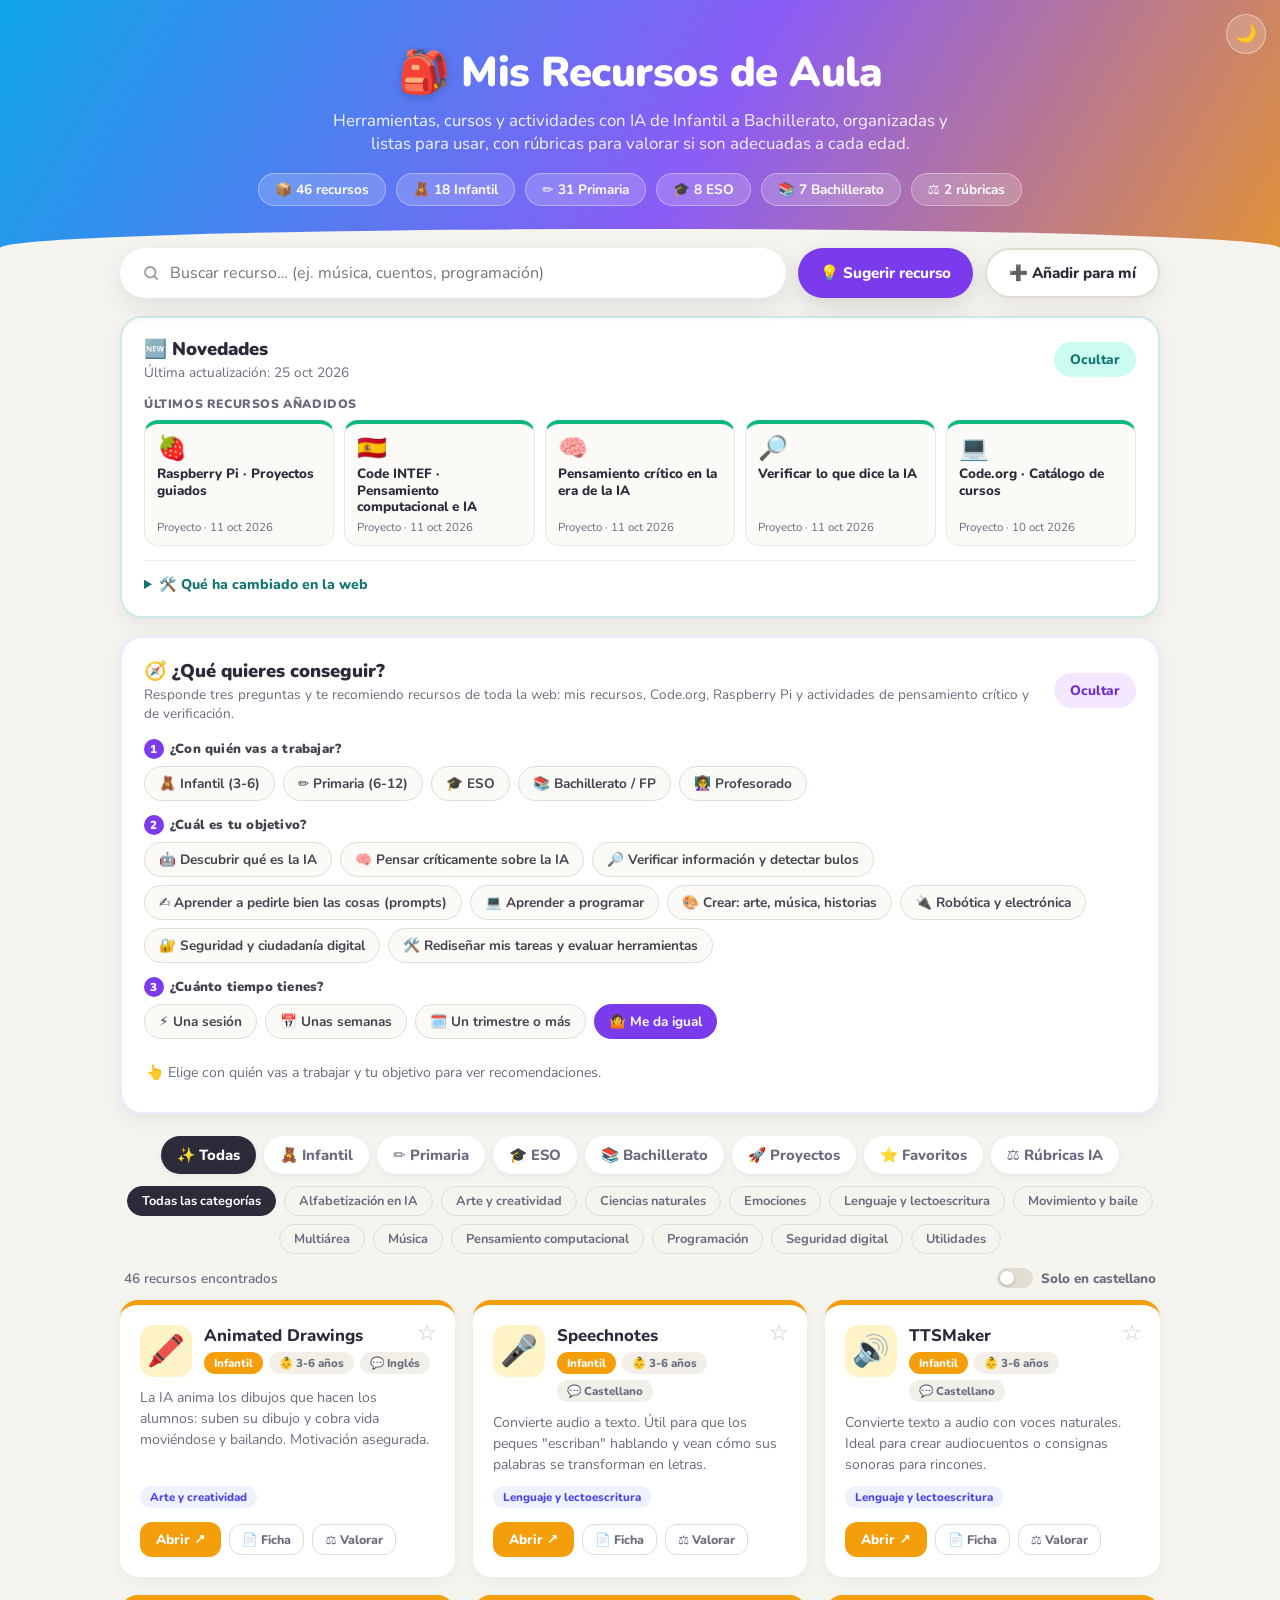
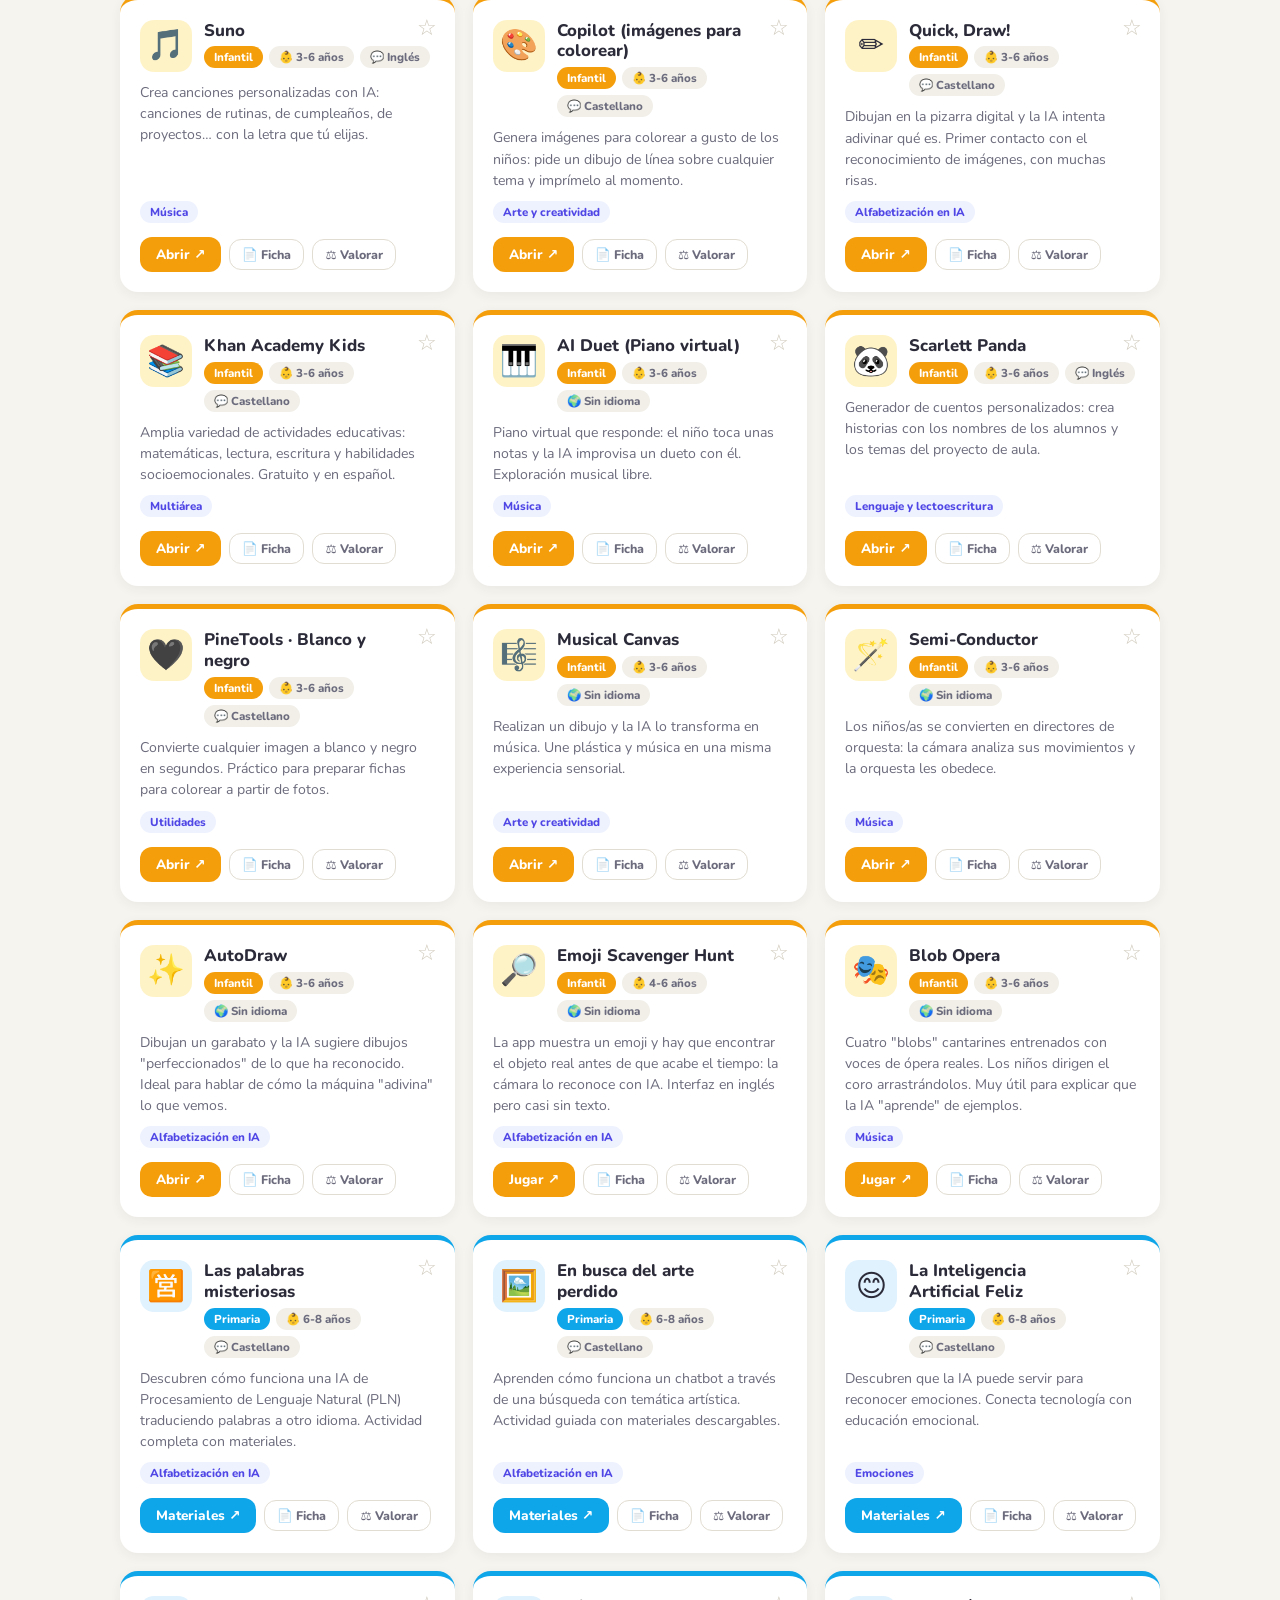
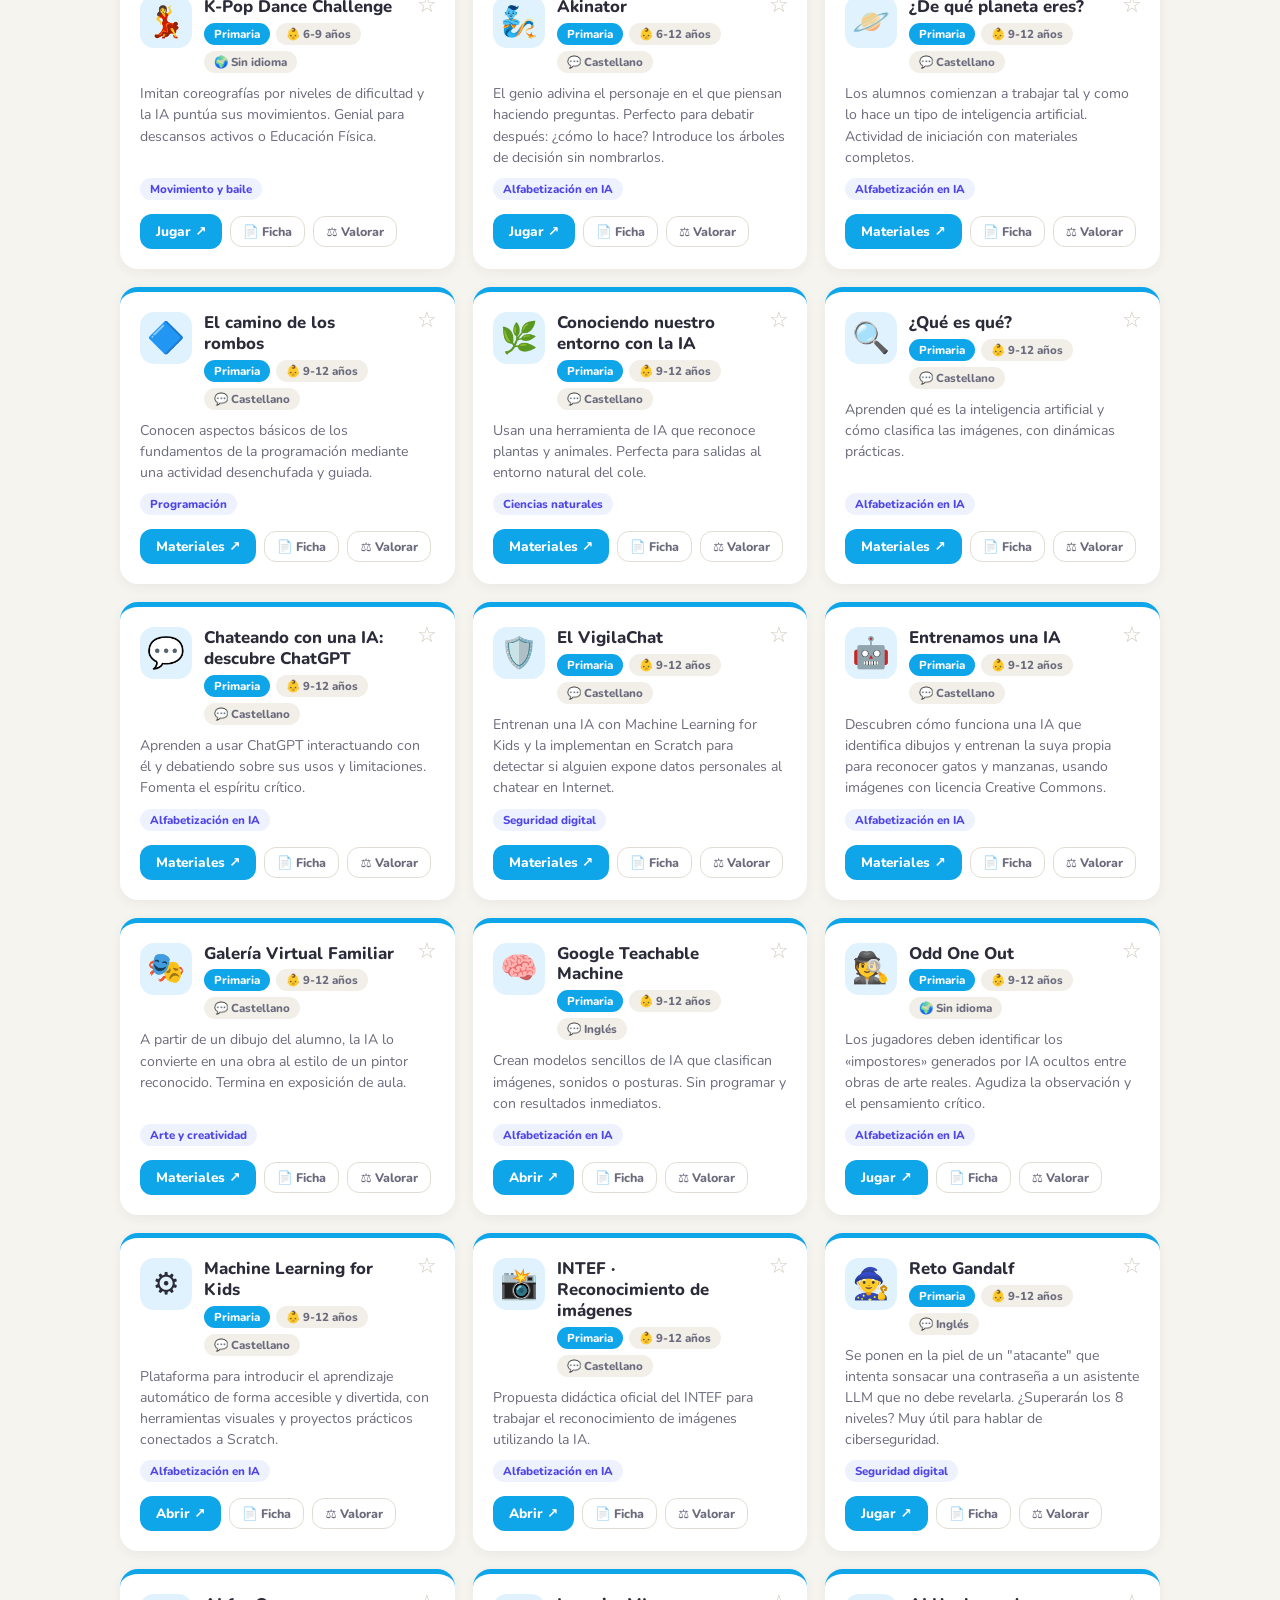
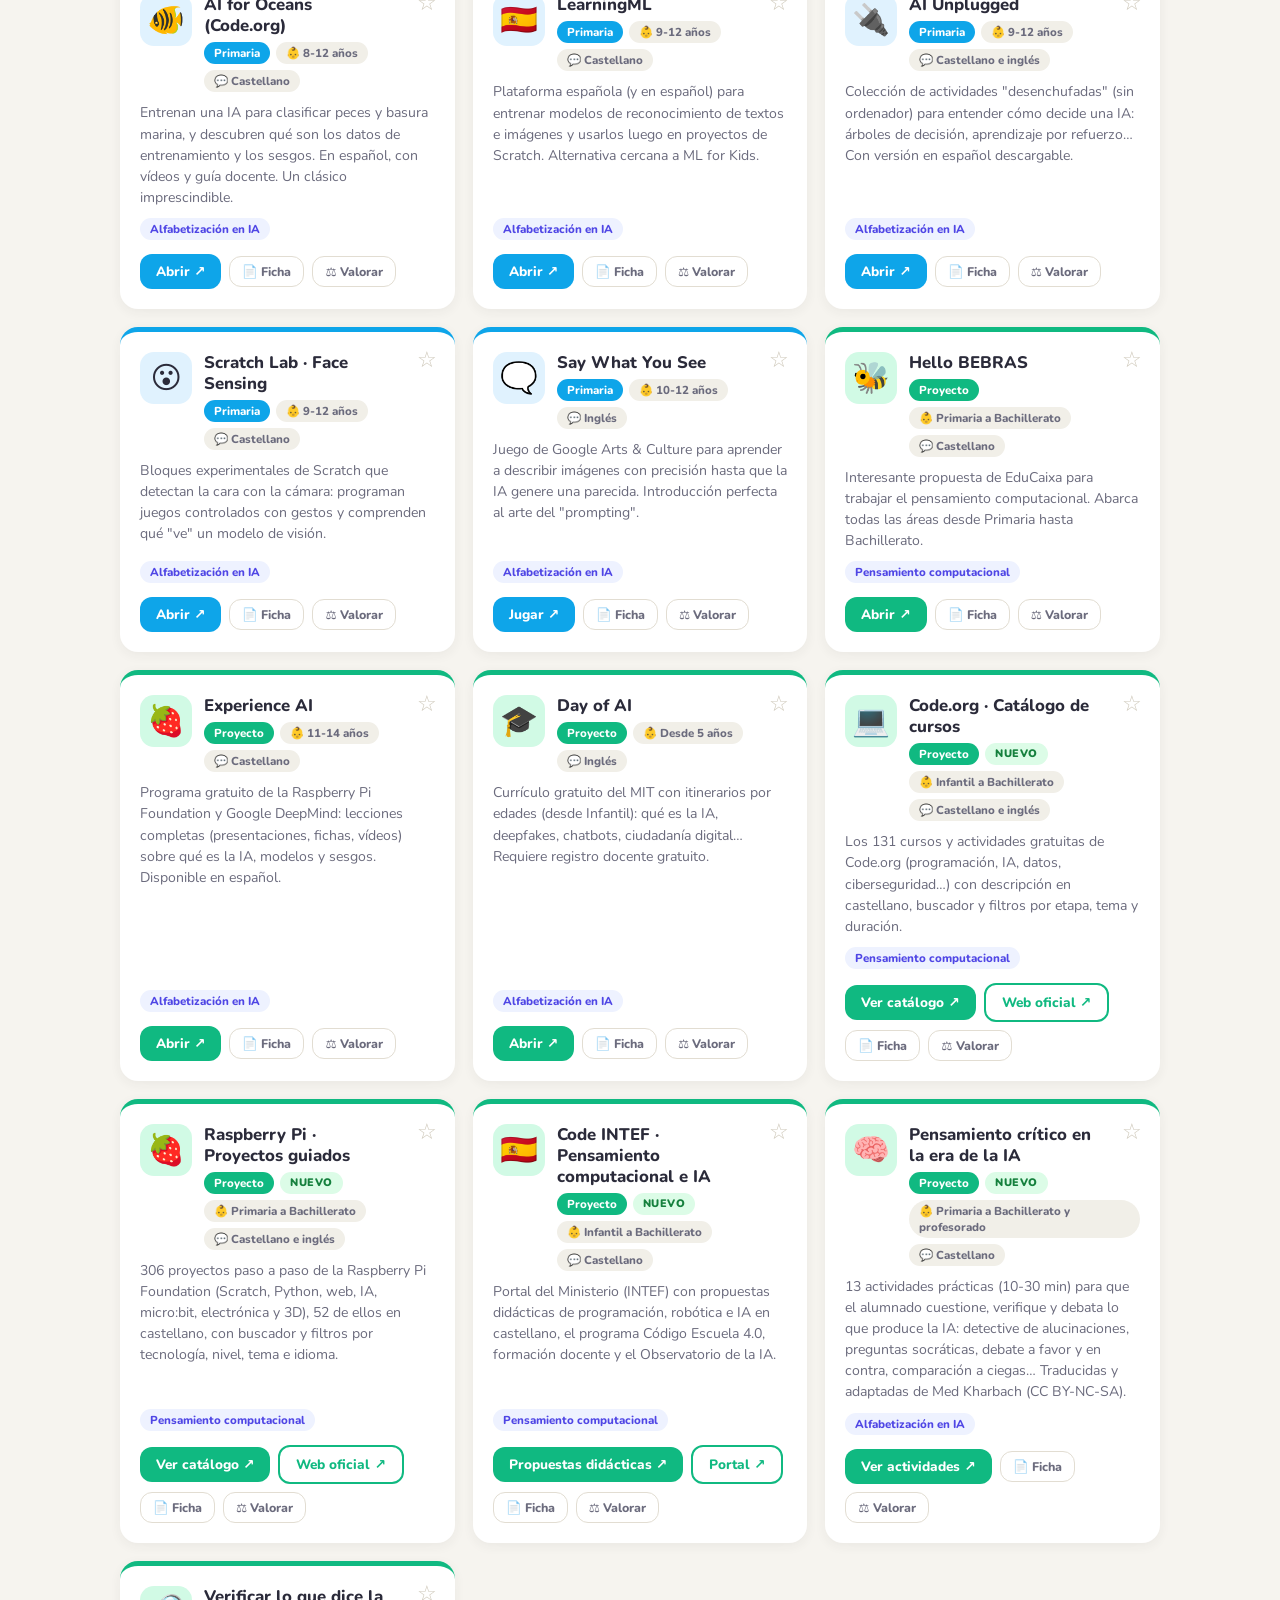
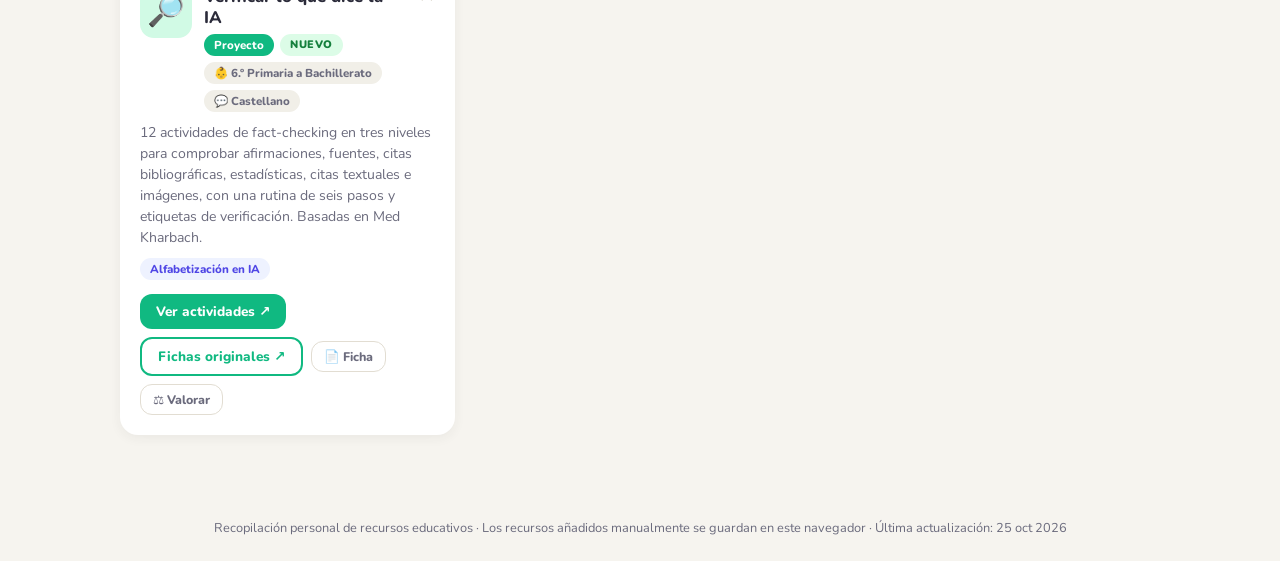
==== index.html @ 884755c0 "Sección de novedades: últimos recursos, avisos desde la última visita, historial de cambios y etique" ====
<!DOCTYPE html>
<html lang="es">
<head>
<meta charset="UTF-8">
<meta name="viewport" content="width=device-width, initial-scale=1.0">
<title>Recursos de Aula · IA de Infantil a Bachillerato</title>
<meta name="description" content="Herramientas, cursos y actividades con IA de Infantil a Bachillerato, con rúbricas para valorar si son adecuadas a cada edad.">
<link rel="preconnect" href="https://fonts.googleapis.com">
<link href="https://fonts.googleapis.com/css2?family=Nunito:wght@400;600;700;800;900&display=swap" rel="stylesheet">
<style>
  :root{
    --bg:#f6f4ef; --card:#ffffff; --ink:#2b2b3a; --muted:#6b6b7d;
    --infantil:#f59e0b; --infantil-soft:#fef3c7;
    --primaria:#0ea5e9; --primaria-soft:#e0f2fe;
    --secundaria:#8b5cf6; --secundaria-soft:#ede9fe;
    --proyecto:#10b981; --proyecto-soft:#d1fae5;
    --bach:#6366f1; --bach-soft:#e0e7ff;
    --field:#fbfaf7; --line:#e2ddd2; --line-2:#ece8df; --line-strong:#cfc9bb; --line-soft:#f0ece3;
    --chip-bg:#f1efe8; --chip-hover:#e6e3d8; --label:#44444f; --on-ink:#fff;
    --nov:#0d9488; --nov-soft:#ccfbf1; --nov-ink:#0f766e; --nov-line:#ccebe6;
    --radius:18px;
  }
  *{box-sizing:border-box;margin:0;padding:0}
  body{font-family:'Nunito',system-ui,sans-serif;background:var(--bg);color:var(--ink);min-height:100vh}

  header{
    background:linear-gradient(120deg,#0ea5e9 0%,#8b5cf6 55%,#f59e0b 110%);
    color:#fff;padding:44px 24px 60px;text-align:center;position:relative;overflow:hidden;
  }
  header::after{content:"";position:absolute;left:0;right:0;bottom:-1px;height:38px;
    background:var(--bg);border-radius:100% 100% 0 0 / 38px 38px 0 0;}
  header h1{font-size:clamp(1.6rem,4vw,2.6rem);font-weight:900;letter-spacing:-.5px}
  header h1 .emoji{filter:drop-shadow(0 2px 4px rgba(0,0,0,.2))}
  header p{margin-top:8px;font-size:1.05rem;opacity:.92;max-width:640px;margin-inline:auto}
  .stats{display:flex;gap:10px;justify-content:center;margin-top:18px;flex-wrap:wrap}
  .stat{background:rgba(255,255,255,.18);backdrop-filter:blur(4px);border:1px solid rgba(255,255,255,.35);
    padding:6px 16px;border-radius:999px;font-weight:700;font-size:.85rem}

  .toolbar{max-width:1080px;margin:-18px auto 0;padding:0 20px;position:relative;z-index:2;
    display:flex;gap:12px;align-items:stretch}
  .search-box{flex:1;display:flex;align-items:center;gap:10px;background:var(--card);border-radius:999px;
    padding:12px 20px;box-shadow:0 8px 24px rgba(43,43,58,.10);border:2px solid transparent;transition:.2s}
  .search-box:focus-within{border-color:var(--primaria)}
  .search-box svg{flex-shrink:0;opacity:.45}
  .search-box input{border:none;outline:none;font:inherit;font-size:1rem;width:100%;background:transparent;color:var(--ink)}
  .btn-add{border:none;cursor:pointer;font:inherit;font-weight:800;font-size:.95rem;color:#fff;
    background:var(--ink);border-radius:999px;padding:12px 22px;box-shadow:0 8px 24px rgba(43,43,58,.15);
    transition:.18s;white-space:nowrap}
  .btn-add:hover{transform:translateY(-2px);background:#000}

  .tabs{display:flex;gap:8px;justify-content:center;flex-wrap:wrap;margin:22px auto 6px;padding:0 20px;max-width:1080px}
  .tab{border:none;cursor:pointer;font:inherit;font-weight:800;font-size:.92rem;padding:9px 20px;
    border-radius:999px;background:var(--card);color:var(--muted);box-shadow:0 2px 6px rgba(43,43,58,.07);transition:.18s}
  .tab:hover{transform:translateY(-1px)}
  .tab.active{color:#fff}
  .tab[data-etapa="todas"].active{background:var(--ink)}
  .tab[data-etapa="infantil"].active{background:var(--infantil)}
  .tab[data-etapa="primaria"].active{background:var(--primaria)}
  .tab[data-etapa="secundaria"].active{background:var(--secundaria)}
  .tab[data-etapa="proyecto"].active{background:var(--proyecto)}

  .chips{display:flex;gap:8px;justify-content:center;flex-wrap:wrap;margin:12px auto 4px;padding:0 20px;max-width:1080px}
  .chip{border:1.5px solid var(--line);background:transparent;cursor:pointer;font:inherit;font-size:.8rem;
    font-weight:700;color:var(--muted);padding:5px 14px;border-radius:999px;transition:.15s}
  .chip:hover{border-color:var(--ink);color:var(--ink)}
  .chip.active{background:var(--ink);border-color:var(--ink);color:var(--on-ink)}

  .count{max-width:1080px;margin:14px auto 0;padding:0 24px;font-size:.85rem;color:var(--muted);font-weight:600}

  .grid{max-width:1080px;margin:12px auto 60px;padding:0 20px;display:grid;
    grid-template-columns:repeat(auto-fill,minmax(min(300px,100%),1fr));gap:18px}

  .card{background:var(--card);border-radius:var(--radius);padding:20px;display:flex;flex-direction:column;
    gap:10px;box-shadow:0 3px 12px rgba(43,43,58,.06);border-top:5px solid;transition:.2s;position:relative}
  .card:hover{transform:translateY(-4px);box-shadow:0 12px 28px rgba(43,43,58,.13)}
  .card.infantil{border-color:var(--infantil)} .card.primaria{border-color:var(--primaria)}
  .card.secundaria{border-color:var(--secundaria)} .card.proyecto{border-color:var(--proyecto)}

  .flag{position:absolute;top:12px;right:14px;font-size:.68rem;font-weight:900;letter-spacing:.5px;
    padding:3px 9px;border-radius:999px}
  .flag.nuevo{background:#dcfce7;color:#15803d}
  .flag.mio{background:#fce7f3;color:#be185d}

  .card-top{display:flex;align-items:flex-start;gap:12px}
  .icon{font-size:1.9rem;line-height:1;flex-shrink:0;width:52px;height:52px;display:grid;place-items:center;border-radius:14px}
  .infantil .icon{background:var(--infantil-soft)} .primaria .icon{background:var(--primaria-soft)}
  .secundaria .icon{background:var(--secundaria-soft)} .proyecto .icon{background:var(--proyecto-soft)}
  .card h3{font-size:1.05rem;font-weight:800;line-height:1.25;padding-right:44px}
  .card .desc{font-size:.88rem;color:var(--muted);line-height:1.5;flex-grow:1}

  .badges{display:flex;gap:6px;flex-wrap:wrap}
  .badge{font-size:.72rem;font-weight:800;padding:3px 10px;border-radius:999px}
  .badge.edad{background:var(--chip-bg);color:var(--muted)}
  .badge.cat{background:#eef2ff;color:#4f46e5}
  .badge.etapa{color:#fff}
  .infantil .badge.etapa{background:var(--infantil)} .primaria .badge.etapa{background:var(--primaria)}
  .secundaria .badge.etapa{background:var(--secundaria)} .proyecto .badge.etapa{background:var(--proyecto)}

  .links{display:flex;gap:8px;flex-wrap:wrap;margin-top:4px;align-items:center}
  a.go{display:inline-flex;align-items:center;gap:6px;text-decoration:none;font-weight:800;font-size:.85rem;
    padding:8px 16px;border-radius:12px;color:#fff;transition:.15s}
  a.go:hover{filter:brightness(1.1);transform:translateY(-1px)}
  .infantil a.go{background:var(--infantil)} .primaria a.go{background:var(--primaria)}
  .secundaria a.go{background:var(--secundaria)} .proyecto a.go{background:var(--proyecto)}
  a.go.alt{background:transparent;border:2px solid currentColor}
  .infantil a.go.alt{color:var(--infantil)} .primaria a.go.alt{color:var(--primaria)}
  .secundaria a.go.alt{color:var(--secundaria)} .proyecto a.go.alt{color:var(--proyecto)}
  .btn-del{margin-left:auto;border:none;background:transparent;cursor:pointer;font-size:1rem;opacity:.4;transition:.15s}
  .btn-del:hover{opacity:1;transform:scale(1.15)}

  .empty{grid-column:1/-1;text-align:center;padding:60px 20px;color:var(--muted)}
  .empty .big{font-size:3rem;margin-bottom:10px}

  /* ===== Modal ===== */
  .overlay{position:fixed;inset:0;background:rgba(30,30,45,.55);display:none;align-items:center;
    justify-content:center;z-index:50;padding:20px;backdrop-filter:blur(3px)}
  .overlay.open{display:flex}
  .modal{background:var(--card);border-radius:22px;max-width:520px;width:100%;max-height:90vh;overflow:auto;
    padding:28px;box-shadow:0 24px 60px rgba(0,0,0,.25)}
  .modal h2{font-size:1.3rem;font-weight:900;margin-bottom:4px}
  .modal .sub{font-size:.85rem;color:var(--muted);margin-bottom:18px}
  .field{margin-bottom:14px}
  .field label{display:block;font-size:.8rem;font-weight:800;margin-bottom:5px;color:var(--label)}
  .field input,.field select,.field textarea{width:100%;font:inherit;font-size:.92rem;color:var(--ink);padding:10px 14px;
    border:1.5px solid var(--line);border-radius:12px;outline:none;background:var(--field);transition:.15s}
  .field input:focus,.field select:focus,.field textarea:focus{border-color:var(--primaria);background:var(--card)}
  .field textarea{resize:vertical;min-height:70px}
  .row2{display:grid;grid-template-columns:1fr 1fr;gap:12px}
  .modal-actions{display:flex;gap:10px;justify-content:flex-end;margin-top:20px}
  .btn{border:none;cursor:pointer;font:inherit;font-weight:800;padding:11px 22px;border-radius:12px;transition:.15s}
  .btn.primary{background:var(--primaria);color:#fff} .btn.primary:hover{filter:brightness(1.1)}
  .btn.ghost{background:var(--chip-bg);color:var(--muted)} .btn.ghost:hover{background:var(--chip-hover)}
  .form-error{color:#dc2626;font-size:.8rem;font-weight:700;display:none;margin-top:8px}

  footer{text-align:center;padding:24px;font-size:.8rem;color:var(--muted)}
  @media (max-width:560px){.toolbar{flex-direction:column}.row2{grid-template-columns:1fr}}

  /* ===== Botón valorar en tarjetas ===== */
  .btn-eval{border:1.5px solid var(--line);background:var(--card);cursor:pointer;font:inherit;font-weight:800;font-size:.78rem;
    color:var(--muted);padding:6px 12px;border-radius:12px;transition:.15s}
  .btn-eval:hover{border-color:var(--rubrica);color:var(--rubrica)}

  /* ===== Rúbricas ===== */
  :root{--rubrica:#e11d48;--rubrica-soft:#ffe4e6;
    --ok:#15803d;--ok-soft:#dcfce7;--med:#a16207;--med-soft:#fef9c3;--no:#b91c1c;--no-soft:#fee2e2;}
  .tab[data-etapa="rubricas"].active{background:var(--rubrica)}
  .rub{max-width:1080px;margin:18px auto 60px;padding:0 20px;display:none}
  .rub.show{display:block}
  .rub-intro{background:var(--card);border-radius:var(--radius);padding:22px 24px;box-shadow:0 3px 12px rgba(43,43,58,.06);
    border-top:5px solid var(--rubrica)}
  .rub-intro h2{font-size:1.35rem;font-weight:900}
  .rub-intro p{color:var(--muted);font-size:.92rem;line-height:1.55;margin-top:6px}
  .rub-flow{display:grid;grid-template-columns:1fr 1fr;gap:14px;margin-top:16px}
  .rub-pick{border:2px solid var(--line-2);background:var(--field);border-radius:16px;padding:16px 18px;text-align:left;
    cursor:pointer;font:inherit;color:var(--ink);transition:.18s;display:flex;gap:14px;align-items:flex-start}
  .rub-pick:hover{border-color:var(--line-strong);transform:translateY(-2px)}
  .rub-pick.active{border-color:var(--rubrica);background:var(--rubrica-soft)}
  .rub-pick .step{flex-shrink:0;width:34px;height:34px;border-radius:50%;display:grid;place-items:center;
    font-weight:900;background:var(--card);border:2px solid currentColor;color:var(--rubrica)}
  .rub-pick strong{display:block;font-size:1rem;font-weight:900}
  .rub-pick span{display:block;font-size:.82rem;color:var(--muted);margin-top:3px;line-height:1.45}

  .rub-block{background:var(--card);border-radius:var(--radius);padding:20px 22px;margin-top:16px;
    box-shadow:0 3px 12px rgba(43,43,58,.06)}
  .rub-block h3{font-size:1.05rem;font-weight:900;display:flex;align-items:center;gap:10px;margin-bottom:4px}
  .rub-block h3 .num{background:var(--ink);color:#fff;border-radius:8px;font-size:.8rem;padding:2px 9px}
  .rub-block .hint{font-size:.84rem;color:var(--muted);line-height:1.5;margin-bottom:12px}
  .rub-fields{display:grid;grid-template-columns:1fr 1fr;gap:10px 14px}
  .rub-fields .field{margin:0}

  .tramos{display:flex;gap:8px;flex-wrap:wrap}
  .tramo{border:2px solid var(--line-2);background:var(--card);cursor:pointer;font:inherit;font-weight:800;font-size:.86rem;
    padding:8px 16px;border-radius:999px;color:var(--muted);transition:.15s}
  .tramo:hover{border-color:var(--line-strong)}
  .tramo.active{color:#fff;border-color:transparent}
  .tramo.active[data-t="A"]{background:var(--infantil)} .tramo.active[data-t="B"]{background:var(--primaria)}
  .tramo.active[data-t="C"]{background:var(--secundaria)} .tramo.active[data-t="D"]{background:var(--proyecto)}
  .principio{margin-top:12px;padding:12px 16px;border-radius:12px;background:var(--bg);font-size:.9rem;line-height:1.5}
  .principio b{font-weight:900}

  .filtro{display:grid;grid-template-columns:200px 1fr auto;gap:14px;align-items:center;padding:12px 0;
    border-top:1px solid var(--line-soft)}
  .filtro:first-of-type{border-top:none}
  .filtro .fn{font-weight:800;font-size:.9rem}
  .filtro .fr{font-size:.86rem;color:var(--muted);line-height:1.45}
  .yn{display:flex;gap:6px}
  .yn button{border:2px solid var(--line-2);background:var(--card);cursor:pointer;font:inherit;font-weight:800;font-size:.8rem;
    padding:6px 12px;border-radius:10px;color:var(--muted);transition:.15s;white-space:nowrap}
  .yn button.si.on{background:var(--ok);border-color:var(--ok);color:#fff}
  .yn button.no.on{background:var(--no);border-color:var(--no);color:#fff}

  .dims{display:grid;grid-template-columns:170px repeat(3,1fr);gap:8px}
  .dims .hd{font-size:.76rem;font-weight:900;text-transform:uppercase;letter-spacing:.4px;padding:6px 10px;border-radius:8px}
  .dims .hd.ok{background:var(--ok-soft);color:var(--ok)} .dims .hd.med{background:var(--med-soft);color:var(--med)}
  .dims .hd.no{background:var(--no-soft);color:var(--no)} .dims .hd.dm{color:var(--muted)}
  .dim-name{font-weight:900;font-size:.88rem;padding:10px 4px;line-height:1.3}
  .dim-name small{display:block;font-weight:600;color:var(--muted);font-size:.76rem;margin-top:3px}
  .cell{border:2px solid var(--line-2);background:var(--card);border-radius:12px;padding:10px 12px;font:inherit;font-size:.83rem;
    line-height:1.45;text-align:left;cursor:pointer;color:var(--ink);transition:.15s;position:relative}
  .cell .lbl{display:none;font-size:.7rem;font-weight:900;text-transform:uppercase;letter-spacing:.4px;margin-bottom:3px}
  .cell.ok:hover{border-color:#86efac} .cell.med:hover{border-color:#fde047} .cell.no:hover{border-color:#fca5a5}
  .cell.sel.ok{background:var(--ok-soft);border-color:var(--ok)}
  .cell.sel.med{background:var(--med-soft);border-color:var(--med)}
  .cell.sel.no{background:var(--no-soft);border-color:var(--no)}
  .cell.sel::after{content:"✓";position:absolute;top:6px;right:9px;font-weight:900}
  .cell.sel.ok::after{color:var(--ok)} .cell.sel.med::after{color:var(--med)} .cell.sel.no::after{color:var(--no)}
  .rowsep{grid-column:1/-1;height:1px;background:var(--line-soft);margin:4px 0}

  .nota{margin-top:14px;border-left:4px solid var(--primaria);background:var(--primaria-soft);border-radius:0 12px 12px 0;
    padding:4px 16px;font-size:.85rem;line-height:1.55}
  .nota summary{cursor:pointer;font-weight:900;padding:8px 0}
  .nota ol{margin:6px 0 8px 20px} .nota p{margin:6px 0}

  .veredicto{display:flex;gap:16px;align-items:center;border-radius:16px;padding:18px 20px;border:2px solid var(--line-2);background:var(--field)}
  .veredicto .luz{width:46px;height:46px;border-radius:50%;flex-shrink:0;background:#d6d3cb;box-shadow:inset 0 -4px 0 rgba(0,0,0,.12)}
  .veredicto .vt{font-weight:900;font-size:1.15rem;letter-spacing:.2px}
  .veredicto .va{font-size:.88rem;line-height:1.5;color:var(--ink);margin-top:3px}
  .veredicto .vp{font-size:.8rem;color:var(--muted);margin-top:4px}
  .veredicto.ok{background:var(--ok-soft);border-color:var(--ok)} .veredicto.ok .luz{background:#22c55e} .veredicto.ok .vt{color:var(--ok)}
  .veredicto.med{background:var(--med-soft);border-color:#eab308} .veredicto.med .luz{background:#eab308} .veredicto.med .vt{color:var(--med)}
  .veredicto.no{background:var(--no-soft);border-color:var(--no)} .veredicto.no .luz{background:#ef4444} .veredicto.no .vt{color:var(--no)}
  .motivos{margin:10px 0 0 18px;font-size:.84rem;line-height:1.5}
  .leyenda{width:100%;border-collapse:collapse;margin-top:14px;font-size:.82rem}
  .leyenda td{padding:8px 10px;border-top:1px solid var(--line-soft);vertical-align:top;line-height:1.45}
  .leyenda td:first-child{font-weight:900;white-space:nowrap}
  .rub-actions{display:flex;gap:10px;flex-wrap:wrap;margin-top:16px}
  .rub-actions a,.rub-actions button{border:none;cursor:pointer;font:inherit;font-weight:800;font-size:.86rem;padding:10px 18px;
    border-radius:12px;text-decoration:none;transition:.15s}
  .rub-actions .pri{background:var(--rubrica);color:#fff} .rub-actions .pri:hover{filter:brightness(1.1)}
  .rub-actions .sec{background:var(--chip-bg);color:var(--ink)} .rub-actions .sec:hover{background:var(--chip-hover)}
  .rub-actions button[disabled]{opacity:.6;cursor:wait}
  .rub-intro .nb-tip{margin-top:12px;padding:10px 14px;border-radius:12px;background:var(--rubrica-soft);color:var(--ink)}
  .nb-tip a{color:var(--rubrica);font-weight:800}
  .fund{font-size:.78rem;color:var(--muted);line-height:1.5;margin-top:14px}

  @media (max-width:760px){
    .rub-flow,.rub-fields{grid-template-columns:1fr}
    .filtro{grid-template-columns:1fr;gap:6px}
    .dims{grid-template-columns:1fr}
    .dims .hd{display:none}
    .dim-name{padding:12px 2px 0}
    .cell .lbl{display:block}
    .leyenda,.leyenda tbody,.leyenda tr,.leyenda td{display:block;width:100%}
    .leyenda tr{border-top:1px solid var(--line-soft);padding:6px 0}
    .leyenda td{border:none;padding:3px 4px}
    .leyenda td:first-child{white-space:normal}
    .cell.ok .lbl{color:var(--ok)} .cell.med .lbl{color:var(--med)} .cell.no .lbl{color:var(--no)}
  }
  @media print{
    body{background:var(--card)}
    header,.toolbar,.tabs,.chips,.count,.grid,footer,.rub-flow,.rub-actions,.no-print{display:none!important}
    .rub{display:block!important;margin:0;padding:0;max-width:none}
    .rub-intro,.rub-block{box-shadow:none;border:1px solid #ddd;break-inside:avoid;padding:12px 14px;margin-top:10px}
    .cell:not(.sel){opacity:.45}
    .tramo:not(.active){display:none}
    .field input,.field textarea{border:none;border-bottom:1px solid #999;border-radius:0;background:var(--card)}
  }

  .btn-sug{background:#7c3aed;text-decoration:none;display:inline-flex;align-items:center}
  .btn-sug:hover{background:#6d28d9}
  .btn-mio{background:var(--card);color:var(--ink);border:2px solid var(--line)!important;box-shadow:0 8px 24px rgba(43,43,58,.08)}
  .btn-mio:hover{background:var(--chip-bg)}

  /* ===== Asistente de recomendaciones ===== */
  .reco{max-width:1080px;margin:18px auto 0;padding:0 20px}
  .reco-box{background:var(--card);border-radius:22px;box-shadow:0 6px 20px rgba(43,43,58,.08);padding:20px 22px;border:2px solid #ede9fe}
  .reco-head{display:flex;align-items:center;justify-content:space-between;gap:12px;cursor:pointer;user-select:none}
  .reco-head h2{font-size:1.15rem;font-weight:900;display:flex;align-items:center;gap:8px}
  .reco-head p{font-size:.85rem;color:var(--muted);margin-top:2px}
  .reco-toggle{border:none;background:#f3e8ff;color:#6d28d9;font:inherit;font-weight:800;font-size:.85rem;padding:8px 16px;border-radius:999px;cursor:pointer;white-space:nowrap}
  .reco-body{margin-top:16px;display:none}
  .reco.open .reco-body{display:block}
  .rq{margin-bottom:14px}
  .rq-t{font-size:.82rem;font-weight:900;color:var(--label);margin-bottom:7px;letter-spacing:.2px}
  .rq-t span{display:inline-grid;place-items:center;width:20px;height:20px;border-radius:50%;background:#7c3aed;color:#fff;font-size:.72rem;margin-right:6px}
  .rq-opts{display:flex;gap:8px;flex-wrap:wrap}
  .rq-opt{border:1.5px solid var(--line);background:var(--field);cursor:pointer;font:inherit;font-size:.85rem;font-weight:700;color:var(--label);padding:7px 14px;border-radius:999px;transition:.15s}
  .rq-opt:hover{border-color:#7c3aed;color:#7c3aed}
  .rq-opt.sel{background:#7c3aed;border-color:#7c3aed;color:#fff}
  .reco-msg{font-size:.88rem;color:var(--muted);padding:10px 2px}
  .reco-res{display:grid;grid-template-columns:repeat(auto-fill,minmax(min(250px,100%),1fr));gap:12px;margin-top:6px}
  .rc{border:1.5px solid var(--line-2);border-radius:16px;padding:14px;display:flex;flex-direction:column;gap:7px;background:var(--card);transition:.15s}
  .rc:hover{border-color:#c4b5fd;transform:translateY(-2px)}
  .rc-src{font-size:.68rem;font-weight:900;letter-spacing:.3px;padding:3px 9px;border-radius:999px;align-self:flex-start}
  .rc h4{font-size:.95rem;font-weight:800;line-height:1.25}
  .rc p{font-size:.82rem;color:var(--muted);line-height:1.45;flex-grow:1}
  .rc-why{font-size:.74rem;font-weight:700;color:#6d28d9}
  .rc a,.rc button.go2{align-self:flex-start;text-decoration:none;font:inherit;font-weight:800;font-size:.8rem;padding:6px 13px;border-radius:10px;color:#fff;background:#7c3aed;border:none;cursor:pointer}
  .reco-more{display:flex;gap:8px;flex-wrap:wrap;margin-top:12px;font-size:.82rem;align-items:center;color:var(--muted);font-weight:700}
  .reco-more a{color:#6d28d9;font-weight:800;text-decoration:none;background:#f3e8ff;padding:5px 12px;border-radius:999px}

  /* ===== ESO y Bachillerato ===== */
  .tab[data-etapa="eso"].active{background:var(--secundaria)}
  .tab[data-etapa="bach"].active{background:var(--bach)}
  .card.eso{border-color:var(--secundaria)} .card.bach{border-color:var(--bach)}
  .eso .icon{background:var(--secundaria-soft)} .bach .icon{background:var(--bach-soft)}
  .eso .badge.etapa,.eso a.go{background:var(--secundaria)} .bach .badge.etapa,.bach a.go{background:var(--bach)}
  .eso a.go.alt{color:var(--secundaria)} .bach a.go.alt{color:var(--bach)}

  /* ===== Idioma ===== */
  .badge.idioma{background:var(--chip-bg);color:var(--muted)}
  .countbar{max-width:1080px;margin:14px auto 0;padding:0 24px;display:flex;align-items:center;
    justify-content:space-between;gap:8px 14px;flex-wrap:wrap}
  .countbar .count{margin:0;padding:0;max-width:none}
  .toggle-es{display:inline-flex;align-items:center;gap:8px;font-size:.84rem;font-weight:800;color:var(--muted);
    cursor:pointer;user-select:none}
  .toggle-es input{position:absolute;opacity:0;width:1px;height:1px}
  .toggle-es .sw{width:36px;height:20px;border-radius:999px;background:var(--line);position:relative;transition:.18s;flex-shrink:0}
  .toggle-es .sw::after{content:"";position:absolute;top:3px;left:3px;width:14px;height:14px;border-radius:50%;
    background:var(--card);box-shadow:0 1px 3px rgba(0,0,0,.25);transition:.18s}
  .toggle-es input:checked + .sw{background:var(--proyecto)}
  .toggle-es input:checked + .sw::after{left:19px}
  .toggle-es input:focus-visible + .sw{outline:3px solid var(--primaria);outline-offset:2px}
  .toggle-es:has(input:checked){color:var(--ink)}

  /* ===== Aviso de catálogos por etapa ===== */
  .etapa-nota{max-width:1032px;margin:10px auto 0;padding:10px 16px;display:flex;gap:10px;align-items:flex-start;
    font-size:.86rem;line-height:1.5;color:var(--ink);background:var(--card);border-radius:14px;
    border-left:4px solid var(--secundaria);box-shadow:0 2px 8px rgba(43,43,58,.05)}
  .etapa-nota[hidden]{display:none}
  .etapa-nota a{color:#6d28d9;font-weight:800}
  @media (max-width:1080px){.etapa-nota{margin-left:20px;margin-right:20px}}
  @media (max-width:560px){.etapa-nota{margin-left:16px;margin-right:16px}}

  /* ===== Ficha de recurso ===== */
  .card{cursor:pointer}
  .btn-ficha{border:1.5px solid var(--line);background:var(--card);cursor:pointer;font:inherit;font-weight:800;font-size:.78rem;
    color:var(--muted);padding:6px 12px;border-radius:12px;transition:.15s}
  .btn-ficha:hover{border-color:var(--ink);color:var(--ink)}
  .ficha-ov{z-index:60}
  .ficha{--c:var(--ink);--cs:var(--chip-bg);background:var(--card);border-radius:22px;max-width:700px;width:100%;
    max-height:90vh;overflow:auto;box-shadow:0 24px 60px rgba(0,0,0,.3);border-top:6px solid var(--c);position:relative;outline:none;
    display:flex;flex-direction:column}
  .ficha.infantil{--c:var(--infantil);--cs:var(--infantil-soft)} .ficha.primaria{--c:var(--primaria);--cs:var(--primaria-soft)}
  .ficha.eso,.ficha.secundaria{--c:var(--secundaria);--cs:var(--secundaria-soft)} .ficha.bach{--c:var(--bach);--cs:var(--bach-soft)}
  .ficha.proyecto{--c:var(--proyecto);--cs:var(--proyecto-soft)}
  .ficha-x{position:absolute;top:14px;right:14px;width:36px;height:36px;border-radius:50%;border:none;cursor:pointer;
    background:var(--chip-bg);color:var(--muted);font:inherit;font-weight:900;font-size:1rem;transition:.15s}
  .ficha-x:hover{background:var(--chip-hover);color:var(--ink)}
  .ficha-head{display:flex;gap:16px;align-items:flex-start;padding:24px 64px 6px 24px}
  .ficha-head .icon{width:68px;height:68px;font-size:2.4rem;border-radius:18px;background:var(--cs)}
  .ficha-head h2{font-size:1.45rem;font-weight:900;line-height:1.2;margin-bottom:8px}
  .badge.nuevo{background:#dcfce7;color:#15803d} .badge.mio{background:#fce7f3;color:#be185d}
  .ficha-body{padding:0 24px 18px;flex:1}
  .ficha-sec{margin-top:20px}
  .ficha-sec h3{font-size:.76rem;font-weight:900;text-transform:uppercase;letter-spacing:.6px;color:var(--muted);margin-bottom:8px}
  .ficha-sec p{font-size:.95rem;line-height:1.6}
  .ficha-niv{margin-top:8px;color:var(--muted)} .ficha-niv strong{color:var(--ink)}
  .ficha-idea{background:var(--cs);border-left:4px solid var(--c);border-radius:0 14px 14px 0;padding:14px 16px}
  .ficha-nec{list-style:none;display:flex;flex-direction:column;gap:6px;font-size:.92rem}
  .fvs{display:grid;grid-template-columns:1fr 1fr;gap:10px}
  .fv{border:2px solid var(--line-2);border-radius:14px;padding:10px 14px;display:flex;flex-direction:column;gap:2px;background:var(--field)}
  .fv-n{font-size:.78rem;font-weight:800;color:var(--muted)}
  .fv-e{font-weight:900;font-size:.95rem}
  .fv small{font-size:.75rem;color:var(--muted)}
  .fv.ok{border-color:var(--ok);background:var(--ok-soft)} .fv.ok .fv-e{color:var(--ok)}
  .fv.med{border-color:#eab308;background:var(--med-soft)} .fv.med .fv-e{color:var(--med)}
  .fv.no{border-color:var(--no);background:var(--no-soft)} .fv.no .fv-e{color:var(--no)}
  .ficha-nota{font-size:.82rem!important;color:var(--muted);margin-top:10px}
  .ficha-val{margin-top:10px}
  .ficha .links a.go{background:var(--c)} .ficha .links a.go.alt{background:transparent;color:var(--c)}
  .ficha-rel{display:grid;grid-template-columns:repeat(3,1fr);gap:10px}
  .rel{display:flex;gap:10px;align-items:center;text-align:left;border:1.5px solid var(--line-2);background:var(--card);
    border-radius:14px;padding:10px 12px;cursor:pointer;font:inherit;color:var(--ink);transition:.15s}
  .rel:hover{border-color:var(--line-strong);transform:translateY(-2px)}
  .rel-i{font-size:1.5rem;flex-shrink:0}
  .rel strong{display:block;font-size:.84rem;font-weight:800;line-height:1.25}
  .rel small{display:block;font-size:.72rem;color:var(--muted);margin-top:2px}
  .ficha-foot{position:sticky;bottom:0;background:var(--card);border-top:1px solid var(--line-soft);padding:12px 18px;
    display:flex;align-items:center;gap:10px}
  .ficha-pos{font-size:.8rem;font-weight:700;color:var(--muted);margin-right:auto}
  .ficha-nav,.ficha-copiar{border:1.5px solid var(--line);background:var(--card);cursor:pointer;font:inherit;font-weight:800;
    font-size:.84rem;color:var(--ink);padding:8px 14px;border-radius:12px;transition:.15s;white-space:nowrap}
  .ficha-nav:hover:not([disabled]),.ficha-copiar:hover{border-color:var(--ink)}
  .ficha-nav[disabled]{opacity:.35;cursor:default}
  .ficha-foot .ficha-nav:first-child{order:-1}
  @media (max-width:640px){
    .ficha-ov{padding:0;align-items:flex-end}
    .ficha{max-height:94vh;border-radius:22px 22px 0 0}
    .ficha-head{padding:20px 56px 4px 18px;gap:12px}
    .ficha-head .icon{width:54px;height:54px;font-size:1.9rem}
    .ficha-head h2{font-size:1.2rem}
    .ficha-body{padding:0 18px 16px}
    .fvs,.ficha-rel{grid-template-columns:1fr}
    .ficha-foot{padding:10px 14px}
    .ficha-nav span{display:none}
  }

  /* ===== Favoritos y listas ===== */
  .card .flag{position:static;padding:3px 10px;font-size:.68rem}
  .card h3{padding-right:40px}
  .fav-btn{position:absolute;top:10px;right:10px;width:36px;height:36px;border-radius:50%;border:none;background:transparent;
    cursor:pointer;font-size:1.35rem;line-height:1;color:var(--line-strong);transition:.15s;display:grid;place-items:center}
  .fav-btn:hover{background:var(--chip-bg);color:#f59e0b;transform:scale(1.1)}
  .fav-btn.on{color:#f59e0b}
  .fav-btn:focus-visible{outline:3px solid #f59e0b;outline-offset:1px}
  .ficha-fav{top:14px;right:58px;width:36px;height:36px}
  .ficha-head{padding-right:104px}
  .tab[data-etapa="favoritos"].active{background:#f59e0b}
  .tab{padding:9px 16px}
  .tab-n{display:inline-block;min-width:1.4em;font-size:.75rem;padding:1px 6px;border-radius:999px;background:var(--chip-bg);color:var(--ink);margin-left:2px}
  .tab-n:empty{display:none}
  .tab.active .tab-n{background:rgba(255,255,255,.3);color:#fff}
  .tab-n.pulso{animation:pulso .45s ease}
  @keyframes pulso{50%{transform:scale(1.35)}}

  .lista-panel{max-width:1032px;margin:16px auto 0;background:var(--card);border-radius:18px;padding:18px 20px;
    box-shadow:0 3px 12px rgba(43,43,58,.06);border-top:5px solid #f59e0b}
  .lista-panel[hidden]{display:none}
  .lista-panel.recibida{border-top-color:var(--secundaria)}
  .lp-kicker{font-size:.76rem;font-weight:900;text-transform:uppercase;letter-spacing:.6px;color:var(--secundaria)}
  .lista-panel h2{font-size:1.35rem;font-weight:900;margin:2px 0 4px}
  .lp-tit{display:flex;flex-direction:column;gap:6px;font-size:.8rem;font-weight:800;color:var(--label);max-width:460px}
  .lp-tit input{font:inherit;font-size:1rem;font-weight:700;padding:10px 14px;border:1.5px solid var(--line);border-radius:12px;
    background:var(--field);color:var(--ink);outline:none}
  .lp-tit input:focus{border-color:#f59e0b;background:var(--card)}
  .lp-acc{display:flex;gap:8px;flex-wrap:wrap;margin-top:12px;align-items:center}
  .lp-btn{border:1.5px solid var(--line);background:var(--card);cursor:pointer;font:inherit;font-weight:800;font-size:.86rem;
    color:var(--ink);padding:9px 15px;border-radius:12px;transition:.15s;text-decoration:none;display:inline-flex;align-items:center;gap:6px}
  .lp-btn:hover{border-color:var(--ink)}
  .lp-btn.pri{background:#f59e0b;border-color:#f59e0b;color:#2b1d00}
  .recibida .lp-btn.pri{background:var(--secundaria);border-color:var(--secundaria);color:#fff}
  .lp-btn.pri:hover{filter:brightness(1.06)}
  .lp-del{margin-left:auto;color:var(--muted)}
  .lp-ok{font-weight:800;font-size:.86rem;color:var(--ok,#15803d)}
  .lp-nota{font-size:.82rem;color:var(--muted);line-height:1.5;margin-top:10px}
  .lp-vacio{text-align:center;padding:10px 10px 4px}
  .lp-vacio .big{font-size:2.4rem;color:#f59e0b;line-height:1}
  .lp-vacio p{max-width:520px;margin-inline:auto}
  .qr-box{display:flex;gap:18px;align-items:center;margin-top:14px;padding:14px;border-radius:14px;background:var(--field);border:1.5px dashed var(--line)}
  .qr-box[hidden]{display:none}
  .qr-img{width:170px;flex-shrink:0;background:#fff;border-radius:10px;padding:6px}
  .qr-img svg{display:block;width:100%;height:auto}
  @media (max-width:1080px){.lista-panel{margin-left:20px;margin-right:20px}}
  @media (max-width:560px){
    .lista-panel{margin-left:16px;margin-right:16px;padding:16px}
    .lp-del{margin-left:0}
    .qr-box{flex-direction:column;text-align:center}
  }
  @media print{.lista-panel,.fav-btn{display:none!important}}

  /* ===== Novedades ===== */
  .nov{max-width:1080px;margin:18px auto 0;padding:0 20px}
  .nov-box{background:var(--card);border-radius:22px;box-shadow:0 6px 20px rgba(43,43,58,.08);padding:18px 22px;border:2px solid var(--nov-line)}
  .nov-head{display:flex;align-items:center;gap:10px 14px;cursor:pointer;user-select:none;flex-wrap:wrap}
  .nov-head h2{font-size:1.15rem;font-weight:900}
  .nov-head p{font-size:.85rem;color:var(--muted);margin-top:2px}
  .nov-badge{background:var(--nov);color:#fff;font-weight:900;font-size:.8rem;padding:5px 12px;border-radius:999px;animation:novIn .5s ease}
  @keyframes novIn{from{transform:scale(.8);opacity:0}}
  .nov-toggle{margin-left:auto;border:none;background:var(--nov-soft);color:var(--nov-ink);font:inherit;font-weight:800;font-size:.85rem;
    padding:8px 16px;border-radius:999px;cursor:pointer;white-space:nowrap}
  .nov-body{margin-top:14px}
  .nov.plegado .nov-body{display:none}
  .nov-sub{display:flex;align-items:baseline;justify-content:space-between;gap:10px;flex-wrap:wrap;margin-bottom:8px}
  .nov-sub h3{font-size:.76rem;font-weight:900;text-transform:uppercase;letter-spacing:.6px;color:var(--muted)}
  .nov-mas{border:none;background:none;cursor:pointer;font:inherit;font-weight:800;font-size:.84rem;color:var(--nov-ink);padding:0}
  .nov-res{display:grid;grid-template-columns:repeat(auto-fit,minmax(140px,1fr));gap:10px}
  .nc{--c:var(--ink);position:relative;text-align:left;font:inherit;color:var(--ink);background:var(--field);border:1.5px solid var(--line-2);
    border-top:4px solid var(--c);border-radius:14px;padding:10px 12px;cursor:pointer;display:flex;flex-direction:column;gap:3px;transition:.15s}
  .nc:hover{transform:translateY(-2px);border-color:var(--line-strong);border-top-color:var(--c)}
  .nc.infantil{--c:var(--infantil)} .nc.primaria{--c:var(--primaria)} .nc.eso,.nc.secundaria{--c:var(--secundaria)}
  .nc.bach{--c:var(--bach)} .nc.proyecto{--c:var(--proyecto)}
  .nc-i{font-size:1.5rem;line-height:1.2}
  .nc strong{font-size:.84rem;font-weight:800;line-height:1.25}
  .nc small{font-size:.72rem;color:var(--muted);margin-top:auto}
  .nc-punto{position:absolute;top:9px;right:9px;width:10px;height:10px;border-radius:50%;background:var(--nov);box-shadow:0 0 0 3px var(--nov-soft)}
  .nov-log{margin-top:14px;border-top:1px solid var(--line-soft);padding-top:10px}
  .nov-log summary{cursor:pointer;font-weight:800;font-size:.88rem;color:var(--nov-ink);padding:4px 0}
  .nov-log ol{list-style:none;margin:8px 0 0;padding:0 0 0 14px;border-left:2px solid var(--nov-line)}
  .nov-log ol > li{position:relative;padding:4px 0 10px 12px}
  .nov-log ol > li::before{content:"";position:absolute;left:-20px;top:9px;width:10px;height:10px;border-radius:50%;background:var(--card);border:2px solid var(--nov)}
  .nov-log ol > li.tuyo::before{background:var(--nov)}
  .nl-f{font-weight:900;font-size:.82rem}
  .nl-pill{display:inline-block;margin-left:6px;font-size:.62rem;letter-spacing:.4px;padding:2px 8px;border-radius:999px;background:var(--nov-soft);color:var(--nov-ink);vertical-align:1px}
  .nov-log ul{margin:4px 0 0 18px;font-size:.86rem;line-height:1.5;color:var(--muted)}
  .nov-log li.tuyo ul{color:var(--ink)}
  .lista-panel.nov-vista{border-top-color:var(--nov)}
  .nov-vista .lp-kicker{color:var(--nov-ink)}
  @media (max-width:900px){
    .nov-res{grid-template-columns:none;grid-auto-flow:column;grid-auto-columns:150px;overflow-x:auto;padding-bottom:4px;
      scrollbar-width:none;scroll-snap-type:x proximity}
    .nov-res::-webkit-scrollbar{display:none}
    .nc{scroll-snap-align:start}
  }
  @media (max-width:560px){
    .nov{padding-left:16px;padding-right:16px}
    .nov-box{padding:16px}
    .nov-badge{order:3;width:100%;text-align:center}
  }
  @media print{.nov{display:none!important}}
</style>
<link rel="stylesheet" href="tema.css">
<script>(function(){var t=null;try{t=localStorage.getItem("tema")}catch(e){}var d=t?t==="oscuro":!!(window.matchMedia&&matchMedia("(prefers-color-scheme: dark)").matches);document.documentElement.dataset.theme=d?"dark":"light";})();</script>
</head>
<body>

<header>
  <h1><span class="emoji">🎒</span> Mis Recursos de Aula</h1>
  <p>Herramientas, cursos y actividades con IA de Infantil a Bachillerato, organizadas y listas para usar, con rúbricas para valorar si son adecuadas a cada edad.</p>
  <div class="stats" id="stats"></div>
</header>

<div class="toolbar">
  <div class="search-box">
    <svg width="18" height="18" viewBox="0 0 24 24" fill="none" stroke="currentColor" stroke-width="2.5" stroke-linecap="round"><circle cx="11" cy="11" r="7"/><path d="m20 20-3.5-3.5"/></svg>
    <input id="search" type="search" placeholder="Buscar recurso… (ej. música, cuentos, programación)">
  </div>
  <a class="btn-add btn-sug" href="https://docs.google.com/forms/d/e/1FAIpQLScXIdWQmBWoYu3mK4ap3EAeZCtEFbtjb1sVy2T3nXm9a5tOEQ/viewform" target="_blank" rel="noopener" title="Propón un recurso para que se publique en esta web">💡 Sugerir recurso</a>
  <button class="btn-add btn-mio" id="btnAdd" title="Guarda un recurso solo en este navegador">➕ Añadir para mí</button>
</div>

<section class="nov" id="nov" aria-label="Novedades"></section>

<section class="reco open" id="reco">
  <div class="reco-box">
    <div class="reco-head" id="recoHead">
      <div>
        <h2>🧭 ¿Qué quieres conseguir?</h2>
        <p>Responde tres preguntas y te recomiendo recursos de toda la web: mis recursos, Code.org, Raspberry Pi y actividades de pensamiento crítico y de verificación.</p>
      </div>
      <button class="reco-toggle" id="recoToggle" type="button">Ocultar</button>
    </div>
    <div class="reco-body">
      <div class="rq"><div class="rq-t"><span>1</span>¿Con quién vas a trabajar?</div><div class="rq-opts" data-q="etapa"></div></div>
      <div class="rq"><div class="rq-t"><span>2</span>¿Cuál es tu objetivo?</div><div class="rq-opts" data-q="obj"></div></div>
      <div class="rq"><div class="rq-t"><span>3</span>¿Cuánto tiempo tienes?</div><div class="rq-opts" data-q="dur"></div></div>
      <div id="recoOut"><p class="reco-msg">👆 Elige con quién vas a trabajar y tu objetivo para ver recomendaciones.</p></div>
    </div>
  </div>
</section>

<nav class="tabs" id="tabs">
  <button class="tab active" data-etapa="todas">✨ Todas</button>
  <button class="tab" data-etapa="infantil">🧸 Infantil</button>
  <button class="tab" data-etapa="primaria">✏️ Primaria</button>
  <button class="tab" data-etapa="eso">🎓 ESO</button>
  <button class="tab" data-etapa="bach">📚 Bachillerato</button>
  <button class="tab" data-etapa="proyecto">🚀 Proyectos</button>
  <button class="tab tab-fav" data-etapa="favoritos">⭐ Favoritos <span class="tab-n" id="favN"></span></button>
  <button class="tab" data-etapa="rubricas">⚖️ Rúbricas IA</button>
</nav>

<section class="lista-panel" id="listaPanel" hidden aria-live="polite"></section>
<div class="chips" id="chips"></div>
<div class="countbar" id="countBar">
  <div class="count" id="count"></div>
  <label class="toggle-es" title="Muestra solo los recursos en castellano o que no dependen del idioma">
    <input type="checkbox" id="soloEs"><span class="sw" aria-hidden="true"></span> Solo en castellano
  </label>
</div>
<div class="etapa-nota" id="etapaNota" hidden></div>
<main class="grid" id="grid"></main>

<!-- ===== Sección de rúbricas ===== -->
<section class="rub" id="rub">
  <div class="rub-intro">
    <h2>⚖️ ¿Es adecuada esta IA para esta edad?</h2>
    <p>Dos rúbricas complementarias que se aplican en orden. Primero se valida <strong>la herramienta</strong> (aspectos legales, de datos y de edad mínima) y, después, <strong>la actividad concreta</strong> que se quiere hacer con ella (aspectos pedagógicos). Marca las casillas y el semáforo calcula el dictamen automáticamente.</p>
    <p class="nb-tip">💬 <strong>¿Dudas al aplicarlas?</strong> Pregunta al <a href="https://notebook.google.com/notebook/54c403dc-e190-4c6c-bfb1-77b207a53b6f" target="_blank" rel="noopener">cuaderno de Gemini NotebookLM con las rúbricas ↗</a></p>
    <div class="rub-flow">
      <button class="rub-pick" data-rub="herramienta">
        <div class="step">1</div>
        <div><strong>🛠️ Herramienta · rúbrica institucional</strong>
        <span>Para el equipo directivo o la comisión. ¿Puede usarse esta herramienta con alumnado de esta etapa? RGPD, consentimiento, términos de servicio.</span></div>
      </button>
      <button class="rub-pick" data-rub="actividad">
        <div class="step">2</div>
        <div><strong>🎯 Actividad · rúbrica pedagógica</strong>
        <span>Para el docente o el departamento. ¿Esta actividad concreta con IA es adecuada a la edad y no sustituye el esfuerzo cognitivo del alumnado?</span></div>
      </button>
    </div>
  </div>
  <div id="rubBody"></div>
</section>

<footer>Recopilación personal de recursos educativos · Los recursos añadidos manualmente se guardan en este navegador</footer>

<!-- Ficha de recurso -->
<div class="overlay ficha-ov" id="fichaOv" aria-hidden="true">
  <article class="ficha" id="ficha" role="dialog" aria-modal="true" aria-labelledby="fichaTitulo" tabindex="-1"></article>
</div>

<!-- Modal añadir recurso -->
<div class="overlay" id="overlay">
  <form class="modal" id="formAdd">
    <h2>➕ Añadir un recurso</h2>
    <p class="sub">Se guardará <strong>solo en este navegador</strong> y aparecerá con la etiqueta <strong>MÍO</strong>; nadie más lo verá. Si quieres que se publique en la web para todo el mundo, <a href="https://docs.google.com/forms/d/e/1FAIpQLScXIdWQmBWoYu3mK4ap3EAeZCtEFbtjb1sVy2T3nXm9a5tOEQ/viewform" target="_blank" rel="noopener">sugiérelo aquí</a>.</p>
    <div class="row2">
      <div class="field"><label>Nombre *</label><input id="fNombre" required maxlength="80" placeholder="Ej. Mi actividad de IA"></div>
      <div class="field"><label>Emoji (icono)</label><input id="fIcon" maxlength="4" placeholder="⭐"></div>
    </div>
    <div class="row2">
      <div class="field"><label>Etapa *</label>
        <select id="fEtapa" required>
          <option value="infantil">🧸 Infantil</option>
          <option value="primaria" selected>✏️ Primaria</option>
          <option value="eso">🎓 ESO</option>
          <option value="bach">📚 Bachillerato</option>
          <option value="proyecto">🚀 Proyecto</option>
        </select>
      </div>
      <div class="field"><label>Edad recomendada</label><input id="fEdad" maxlength="30" placeholder="Ej. 6-8 años"></div>
    </div>
    <div class="row2">
      <div class="field"><label>Categoría</label>
        <input id="fCat" list="catList" maxlength="40" placeholder="Ej. IA y pensamiento computacional">
        <datalist id="catList"></datalist>
      </div>
      <div class="field"><label>Idioma</label>
        <select id="fIdioma">
          <option value="es" selected>Castellano</option>
          <option value="mix">Castellano e inglés</option>
          <option value="en">Inglés</option>
          <option value="sin">Sin idioma (visual o sonoro)</option>
        </select>
      </div>
    </div>
    <div class="field"><label>Descripción</label><textarea id="fDesc" maxlength="400" placeholder="¿Para qué lo usas en el aula?"></textarea></div>
    <div class="field"><label>Enlace (URL) *</label><input id="fUrl" type="url" required placeholder="https://…"></div>
    <p class="form-error" id="formError">Revisa los campos obligatorios (el enlace debe empezar por http).</p>
    <div class="modal-actions">
      <button type="button" class="btn ghost" id="btnCancel">Cancelar</button>
      <button type="submit" class="btn primary">Guardar recurso</button>
    </div>
  </form>
</div>

<script>
const ETAPAS = {infantil:'Infantil', primaria:'Primaria', eso:'ESO', bach:'Bachillerato', secundaria:'Secundaria', proyecto:'Proyecto'};
/* ══════════════════ NOVEDADES ══════════════════
   Añade arriba una entrada cada vez que cambie la web. Los recursos nuevos
   aparecen solos a partir de su fecha «alta». */
const NOVEDADES_WEB = [
  {fecha:'2026-10-25', items:[
    'Pestañas de ESO y Bachillerato, etiqueta de idioma con el filtro «Solo en castellano» y modo oscuro.',
    'Ficha de cada recurso con una idea para usarlo en el aula y la valoración que hayas hecho.',
    'Favoritos: guarda recursos y comparte tu selección con un enlace o un código QR.',
    'Las rúbricas se descargan como informe en PDF, listo para firmar.',
    'Esta sección de novedades.']},
  {fecha:'2026-10-11', items:[
    'Catálogo de 306 proyectos guiados de Raspberry Pi.',
    'Recomendador «¿Qué quieres conseguir?».',
    'Actividades de pensamiento crítico y de verificación de lo que dice la IA.',
    'Botón para sugerir recursos.']},
  {fecha:'2026-10-10', items:['Catálogo de los 131 cursos de Code.org.']},
  {fecha:'2026-10-05', items:['Rúbricas de idoneidad de herramientas y actividades de IA, con semáforo.']},
  {fecha:'2026-07-08', items:['Primera versión: 41 recursos de Infantil y Primaria.']}
];
const DIAS_NUEVO=60;
const HOY_ISO=(()=>{ const d=new Date(); return new Date(d.getTime()-d.getTimezoneOffset()*6e4).toISOString().slice(0,10); })();
function diasDesde(iso){ return (Date.parse(HOY_ISO)-Date.parse(iso))/864e5; }
function esNuevo(r){ return !!r.alta && diasDesde(r.alta)<=DIAS_NUEVO; }
function fechaLarga(iso){ return new Date(iso+'T12:00:00').toLocaleDateString('es-ES',{day:'numeric',month:'short',year:'numeric'}).replace('.',''); }
/* Fecha de la visita anterior: se fija al empezar la sesión para que el aviso no desaparezca al recargar */
let visitaPrev='';
try{
  const ss=sessionStorage.getItem('visitaPrev');
  if(ss!==null) visitaPrev=ss;
  else{ visitaPrev=localStorage.getItem('visitaUltima')||''; sessionStorage.setItem('visitaPrev',visitaPrev); }
  localStorage.setItem('visitaUltima',HOY_ISO);
}catch(e){}
function nuevoParaTi(fecha){ return !!visitaPrev && !!fecha && fecha>visitaPrev; }

const IDIOMAS = {es:'💬 Castellano', mix:'💬 Castellano e inglés', en:'💬 Inglés', sin:'🌍 Sin idioma'};

/* Cada recurso:
   etapa  infantil | primaria | eso | bach | proyecto      nombre, icon, cat, edad, desc, links:[{txt,url,alt?}]
   alta   fecha en que se añadió (AAAA-MM-DD): da la etiqueta NUEVO durante 60 días y lo pone en «Novedades»
   idea   propuesta de uso en el aula (ficha)               idioma  es | mix | en | sin
   necesita  ['camara'|'micro'|'desenchufada'] (opcional)  */
const RECURSOS = [
  // ══════════ INFANTIL (3-6 años) ══════════
  {etapa:'infantil', icon:'🖍️', nombre:'Animated Drawings', alta:'2026-07-08', idea:"Cada niño dibuja un personaje del cuento del proyecto; el docente fotografía los dibujos y en la asamblea los vemos cobrar vida. Después: ¿cómo ha sabido la máquina dónde están los brazos y las piernas? Sube solo el dibujo, nunca fotos del alumnado.", necesita:["camara"], idioma:'en', cat:'Arte y creatividad', edad:'3-6 años',
   desc:'La IA anima los dibujos que hacen los alumnos: suben su dibujo y cobra vida moviéndose y bailando. Motivación asegurada.',
   links:[{txt:'Abrir', url:'https://sketch.metademolab.com/'}]},
  {etapa:'infantil', icon:'🎤', nombre:'Speechnotes', alta:'2026-07-08', idea:"Dictado colectivo: el grupo cuenta lo que pasó en la excursión, el docente lo dicta y todos ven aparecer las palabras en la pantalla. Después buscan en el texto las letras de su nombre.", necesita:["micro"], idioma:'es', cat:'Lenguaje y lectoescritura', edad:'3-6 años',
   desc:'Convierte audio a texto. Útil para que los peques "escriban" hablando y vean cómo sus palabras se transforman en letras.',
   links:[{txt:'Abrir', url:'https://speechnotes.co/es/'}]},
  {etapa:'infantil', icon:'🔊', nombre:'TTSMaker', alta:'2026-07-08', idea:"Graba las consignas de cada rincón o un audiocuento corto y enlázalos con un código QR, para que los niños los escuchen de forma autónoma en la tablet.", idioma:'es', cat:'Lenguaje y lectoescritura', edad:'3-6 años',
   desc:'Convierte texto a audio con voces naturales. Ideal para crear audiocuentos o consignas sonoras para rincones.',
   links:[{txt:'Abrir', url:'https://ttsmaker.com/'}]},
  {etapa:'infantil', icon:'🎵', nombre:'Suno', alta:'2026-07-08', idea:"Uso docente: crea con el grupo una canción para una rutina (recoger, lavarse las manos). Los niños proponen las palabras, el docente escribe la letra y genera dos versiones; la clase vota su favorita.", idioma:'en', cat:'Música', edad:'3-6 años',
   desc:'Crea canciones personalizadas con IA: canciones de rutinas, de cumpleaños, de proyectos… con la letra que tú elijas.',
   links:[{txt:'Abrir', url:'https://www.suno.ai/'}]},
  {etapa:'infantil', icon:'🎨', nombre:'Copilot (imágenes para colorear)', alta:'2026-07-08', idea:"Uso docente: genera láminas de colorear a partir de lo que piden los niños en la asamblea («un dinosaurio astronauta») e imprímelas. Comentad si el dibujo se parece a lo que imaginaban.", idioma:'es', cat:'Arte y creatividad', edad:'3-6 años',
   desc:'Genera imágenes para colorear a gusto de los niños: pide un dibujo de línea sobre cualquier tema y imprímelo al momento.',
   links:[{txt:'Abrir', url:'https://copilot.microsoft.com/'}]},
  {etapa:'infantil', icon:'✏️', nombre:'Quick, Draw!', alta:'2026-07-08', idea:"Por turnos en la pizarra digital: un niño dibuja y el resto intenta adivinar a la vez que la máquina. ¿Quién acierta antes, la clase o la IA? ¿Qué dibujos le cuestan más?", idioma:'es', cat:'Alfabetización en IA', edad:'3-6 años',
   desc:'Dibujan en la pizarra digital y la IA intenta adivinar qué es. Primer contacto con el reconocimiento de imágenes, con muchas risas.',
   links:[{txt:'Abrir', url:'https://quickdraw.withgoogle.com/'}]},
  {etapa:'infantil', icon:'📚', nombre:'Khan Academy Kids', alta:'2026-07-08', idea:"Úsala en un rincón de tablet con sesiones cortas de 10 minutos, alternando con actividades manipulativas sobre el mismo contenido.", idioma:'es', cat:'Multiárea', edad:'3-6 años',
   desc:'Amplia variedad de actividades educativas: matemáticas, lectura, escritura y habilidades socioemocionales. Gratuito y en español.',
   links:[{txt:'Abrir', url:'https://es.khanacademy.org/kids'}]},
  {etapa:'infantil', icon:'🎹', nombre:'AI Duet (Piano virtual)', alta:'2026-07-08', idea:"Juego de pregunta y respuesta musical: un niño toca tres notas y escuchamos qué contesta la IA; después, otro niño intenta contestar él mismo.", idioma:'sin', cat:'Música', edad:'3-6 años',
   desc:'Piano virtual que responde: el niño toca unas notas y la IA improvisa un dueto con él. Exploración musical libre.',
   links:[{txt:'Abrir', url:'https://experiments.withgoogle.com/ai/ai-duet/view/'}]},
  {etapa:'infantil', icon:'🐼', nombre:'Scarlett Panda', alta:'2026-07-08', idea:"Uso docente: crea un cuento con los personajes y el tema del proyecto y léelo en la asamblea; al final, los niños dibujan un final distinto. Mejor usar nombres de personajes inventados que nombres reales del alumnado.", idioma:'en', cat:'Lenguaje y lectoescritura', edad:'3-6 años',
   desc:'Generador de cuentos personalizados: crea historias con los nombres de los alumnos y los temas del proyecto de aula.',
   links:[{txt:'Abrir', url:'https://www.scarlettpanda.com/'}]},
  {etapa:'infantil', icon:'🖤', nombre:'PineTools · Blanco y negro', alta:'2026-07-08', idea:"Convierte en blanco y negro fotos de objetos del entorno (plantas del patio, la fachada del cole) para preparar fichas de colorear o recortar.", idioma:'es', cat:'Utilidades', edad:'3-6 años',
   desc:'Convierte cualquier imagen a blanco y negro en segundos. Práctico para preparar fichas para colorear a partir de fotos.',
   links:[{txt:'Abrir', url:'https://pinetools.com/es/convertir-blanco-y-negro'}]},
  {etapa:'infantil', icon:'🎼', nombre:'Musical Canvas', alta:'2026-07-08', idea:"Después de escuchar una pieza musical, cada niño la «pinta» y descubre cómo suena su dibujo. Comparad cómo suenan los trazos rápidos y los lentos.", idioma:'sin', cat:'Arte y creatividad', edad:'3-6 años',
   desc:'Realizan un dibujo y la IA lo transforma en música. Une plástica y música en una misma experiencia sensorial.',
   links:[{txt:'Abrir', url:'https://artsandculture.google.com/experiment/musical-canvas'}]},
  {etapa:'infantil', icon:'🪄', nombre:'Semi-Conductor', alta:'2026-07-08', idea:"Sesión de psicomotricidad: por turnos, un niño dirige la orquesta y el resto se mueve al ritmo. ¿Qué pasa si movemos los brazos más rápido o más despacio?", necesita:["camara"], idioma:'sin', cat:'Música', edad:'3-6 años',
   desc:'Los niños/as se convierten en directores de orquesta: la cámara analiza sus movimientos y la orquesta les obedece.',
   links:[{txt:'Abrir', url:'https://semiconductor.withgoogle.com/'}]},

  // ── Nuevos · Infantil · Alfabetización en IA ──
  {etapa:'infantil', icon:'✨', nombre:'AutoDraw', alta:'2026-07-08', idea:"Un niño hace un garabato de un animal y el grupo elige entre las sugerencias de la IA. ¿Cuál se parece más? ¿Por qué creéis que la máquina ha pensado en eso?", idioma:'sin', cat:'Alfabetización en IA', edad:'3-6 años',
   desc:'Dibujan un garabato y la IA sugiere dibujos "perfeccionados" de lo que ha reconocido. Ideal para hablar de cómo la máquina "adivina" lo que vemos.',
   links:[{txt:'Abrir', url:'https://www.autodraw.com/'}]},
  {etapa:'infantil', icon:'🔎', nombre:'Emoji Scavenger Hunt', alta:'2026-07-08', idea:"Búsqueda del tesoro por la clase en pequeños grupos con una tablet: aparece un emoji y hay que encontrar el objeto real antes de que acabe el tiempo.", necesita:["camara"], idioma:'sin', cat:'Alfabetización en IA', edad:'4-6 años',
   desc:'La app muestra un emoji y hay que encontrar el objeto real antes de que acabe el tiempo: la cámara lo reconoce con IA. Interfaz en inglés pero casi sin texto.',
   links:[{txt:'Jugar', url:'https://emojiscavengerhunt.withgoogle.com/'}]},
  {etapa:'infantil', icon:'🎭', nombre:'Blob Opera', alta:'2026-07-08', idea:"Dirigid el coro para acompañar una canción de la clase y trabajad agudo y grave moviendo los blobs hacia arriba y hacia abajo.", idioma:'sin', cat:'Música', edad:'3-6 años',
   desc:'Cuatro "blobs" cantarines entrenados con voces de ópera reales. Los niños dirigen el coro arrastrándolos. Muy útil para explicar que la IA "aprende" de ejemplos.',
   links:[{txt:'Jugar', url:'https://artsandculture.google.com/experiment/blob-opera/AAHWrq360NcGbw'}]},

  // ══════════ PRIMARIA · 6-8 años ══════════
  {etapa:'primaria', icon:'🈺', nombre:'Las palabras misteriosas', alta:'2026-07-08', idea:"Úsala como primera sesión de una unidad sobre lenguaje y máquinas. Al terminar, la clase busca ejemplos de traductores y asistentes de voz que usa en casa.", idioma:'es', cat:'Alfabetización en IA', edad:'6-8 años',
   desc:'Descubren cómo funciona una IA de Procesamiento de Lenguaje Natural (PLN) traduciendo palabras a otro idioma. Actividad completa con materiales.',
   links:[{txt:'Materiales', url:'https://drive.google.com/drive/folders/1vAUspRuZkxt5efoDmeV-ks4HrwiWiqyN?usp=drive_link'}]},
  {etapa:'primaria', icon:'🖼️', nombre:'En busca del arte perdido', alta:'2026-07-08', idea:"Conéctala con Plástica: al acabar la búsqueda, cada grupo prepara tres preguntas sobre su obra favorita y compara lo que responde el chatbot con un libro o la web del museo.", idioma:'es', cat:'Alfabetización en IA', edad:'6-8 años',
   desc:'Aprenden cómo funciona un chatbot a través de una búsqueda con temática artística. Actividad guiada con materiales descargables.',
   links:[{txt:'Materiales', url:'https://drive.google.com/drive/folders/1RTOnJQZXERw9ugS2y59Ekft5s4Wfh_hv?usp=drive_link'}]},
  {etapa:'primaria', icon:'😊', nombre:'La Inteligencia Artificial Feliz', alta:'2026-07-08', idea:"Enlázala con tutoría: después de la actividad, debatid si una máquina puede «saber» cómo nos sentimos y qué emociones son más difíciles de adivinar por la cara.", idioma:'es', cat:'Emociones', edad:'6-8 años',
   desc:'Descubren que la IA puede servir para reconocer emociones. Conecta tecnología con educación emocional.',
   links:[{txt:'Materiales', url:'https://drive.google.com/drive/folders/1eXLYTC1YzVLQDOmYbJPwvS7OiTQdoArq?usp=drive_link'}]},
  {etapa:'primaria', icon:'💃', nombre:'K-Pop Dance Challenge', alta:'2026-07-08', idea:"Pausa activa de 5 minutos entre clases o calentamiento en Educación Física. Después, pregunta: ¿cómo sabe la IA si lo estamos haciendo bien?", necesita:["camara"], idioma:'sin', cat:'Movimiento y baile', edad:'6-9 años',
   desc:'Imitan coreografías por niveles de dificultad y la IA puntúa sus movimientos. Genial para descansos activos o Educación Física.',
   links:[{txt:'Jugar', url:'https://artsandculture.google.com/experiment/k-pop-dance-challenge/ugGuLJ2ruXjWlg'}]},

  // ── Nuevo · 6-12 ──
  {etapa:'primaria', icon:'🧞', nombre:'Akinator', alta:'2026-07-08', idea:"Jugad con toda la clase pensando en un personaje del libro de lectura. Apunta en la pizarra las preguntas que hace y analizad su estrategia: ¿por qué empieza con preguntas tan generales?", idioma:'es', cat:'Alfabetización en IA', edad:'6-12 años',
   desc:'El genio adivina el personaje en el que piensan haciendo preguntas. Perfecto para debatir después: ¿cómo lo hace? Introduce los árboles de decisión sin nombrarlos.',
   links:[{txt:'Jugar', url:'https://es.akinator.com/'}]},

  // ══════════ PRIMARIA · 9-12 años ══════════
  {etapa:'primaria', icon:'🪐', nombre:'¿De qué planeta eres?', alta:'2026-07-08', idea:"Buena puerta de entrada a la clasificación: tras la actividad, cada grupo inventa sus propias reglas para clasificar los objetos de la clase y las prueba con otro grupo.", idioma:'es', cat:'Alfabetización en IA', edad:'9-12 años',
   desc:'Los alumnos comienzan a trabajar tal y como lo hace un tipo de inteligencia artificial. Actividad de iniciación con materiales completos.',
   links:[{txt:'Materiales', url:'https://drive.google.com/drive/folders/1I2egIdaB43EkRO-c3qP977aSXIqaAv93?usp=sharing'}]},
  {etapa:'primaria', icon:'🔷', nombre:'El camino de los rombos', alta:'2026-07-08', idea:"Llévala al patio o al gimnasio con cinta en el suelo: un alumno da las instrucciones y otro hace de robot que solo puede obedecerlas al pie de la letra.", necesita:["desenchufada"], idioma:'es', cat:'Programación', edad:'9-12 años',
   desc:'Conocen aspectos básicos de los fundamentos de la programación mediante una actividad desenchufada y guiada.',
   links:[{txt:'Materiales', url:'https://drive.google.com/drive/folders/1Ztu3fgECkOXO8UD_9NEJrJucZj7uMnKr?usp=drive_link'}]},
  {etapa:'primaria', icon:'🌿', nombre:'Conociendo nuestro entorno con la IA', alta:'2026-07-08', idea:"En una salida al entorno, cada grupo fotografía cinco plantas o animales, comprueba la identificación de la IA con una guía de campo y anota cuándo se equivoca.", necesita:["camara"], idioma:'es', cat:'Ciencias naturales', edad:'9-12 años',
   desc:'Usan una herramienta de IA que reconoce plantas y animales. Perfecta para salidas al entorno natural del cole.',
   links:[{txt:'Materiales', url:'https://drive.google.com/drive/folders/1g1hjqZ9nmWNSExfcTaMywpd5gCJyiKRB?usp=drive_link'}]},
  {etapa:'primaria', icon:'🔍', nombre:'¿Qué es qué?', alta:'2026-07-08', idea:"Úsala para arrancar una unidad de IA. Al final, la clase hace un mural con ejemplos de su vida diaria en los que una máquina clasifica imágenes.", idioma:'es', cat:'Alfabetización en IA', edad:'9-12 años',
   desc:'Aprenden qué es la inteligencia artificial y cómo clasifica las imágenes, con dinámicas prácticas.',
   links:[{txt:'Materiales', url:'https://drive.google.com/drive/folders/1IxEdLHhqOnhtOz_CrCIm8Y5eMb5NQOsf?usp=drive_link'}]},
  {etapa:'primaria', icon:'💬', nombre:'Chateando con una IA: descubre ChatGPT', alta:'2026-07-08', idea:"Hazla en modo demostración, con el docente al teclado: la clase propone preguntas, comprueba las respuestas en otra fuente y apunta los errores que encuentra.", idioma:'es', cat:'Alfabetización en IA', edad:'9-12 años',
   desc:'Aprenden a usar ChatGPT interactuando con él y debatiendo sobre sus usos y limitaciones. Fomenta el espíritu crítico.',
   links:[{txt:'Materiales', url:'https://drive.google.com/drive/folders/1ya6qOYXvpj77vUyjOrJ-TuHypOS_poVR?usp=drive_link'}]},
  {etapa:'primaria', icon:'🛡️', nombre:'El VigilaChat', alta:'2026-07-08', idea:"Complemento ideal de una unidad de seguridad digital: cada grupo prueba su detector con frases inventadas y busca las que consiguen engañarlo.", idioma:'es', cat:'Seguridad digital', edad:'9-12 años',
   desc:'Entrenan una IA con Machine Learning for Kids y la implementan en Scratch para detectar si alguien expone datos personales al chatear en Internet.',
   links:[{txt:'Materiales', url:'https://drive.google.com/drive/folders/1zVbK1RNj45CkwKZGtyHsP-owfKnBvFCW?usp=drive_link'}]},
  {etapa:'primaria', icon:'🤖', nombre:'Entrenamos una IA', alta:'2026-07-08', idea:"Repetid el entrenamiento con pocos ejemplos y con muchos, y comparad los resultados: así se ve en directo por qué importan los datos.", idioma:'es', cat:'Alfabetización en IA', edad:'9-12 años',
   desc:'Descubren cómo funciona una IA que identifica dibujos y entrenan la suya propia para reconocer gatos y manzanas, usando imágenes con licencia Creative Commons.',
   links:[{txt:'Materiales', url:'https://drive.google.com/drive/folders/104p0bBj1_JQotqQEUEmZ52rBEFMLxyzD?usp=drive_link'}]},
  {etapa:'primaria', icon:'🎭', nombre:'Galería Virtual Familiar', alta:'2026-07-08', idea:"Organiza una exposición para las familias con el dibujo original junto a la versión de la IA y una frase del alumno explicando qué ha cambiado y qué prefiere.", idioma:'es', cat:'Arte y creatividad', edad:'9-12 años',
   desc:'A partir de un dibujo del alumno, la IA lo convierte en una obra al estilo de un pintor reconocido. Termina en exposición de aula.',
   links:[{txt:'Materiales', url:'https://drive.google.com/drive/folders/1264zwVi3Haq-Y5fsvTDrRJfiI79gOveT?usp=drive_link'}]},
  {etapa:'primaria', icon:'🧠', nombre:'Google Teachable Machine', alta:'2026-07-08', idea:"Entrenad entre todos un modelo que distinga piedra, papel y tijera con la cámara. Probad qué pasa si solo lo entrena una persona: el sesgo se ve en directo.", necesita:["camara"], idioma:'en', cat:'Alfabetización en IA', edad:'9-12 años',
   desc:'Crean modelos sencillos de IA que clasifican imágenes, sonidos o posturas. Sin programar y con resultados inmediatos.',
   links:[{txt:'Abrir', url:'https://teachablemachine.withgoogle.com/'}]},
  {etapa:'primaria', icon:'🕵️', nombre:'Odd One Out', alta:'2026-07-08', idea:"Jugad en parejas y apuntad las pistas que os ayudan a descubrir la imagen generada. Al final, haced una lista común de «señales de IA».", idioma:'sin', cat:'Alfabetización en IA', edad:'9-12 años',
   desc:'Los jugadores deben identificar los «impostores» generados por IA ocultos entre obras de arte reales. Agudiza la observación y el pensamiento crítico.',
   links:[{txt:'Jugar', url:'https://artsandculture.google.com/experiment/odd-one-out/wAHNn4JsVTFOiw'}]},
  {etapa:'primaria', icon:'⚙️', nombre:'Machine Learning for Kids', alta:'2026-07-08', idea:"Proyecto de varias sesiones: entrenar un modelo que distinga frases amables de frases ofensivas y usarlo dentro de un juego de Scratch.", idioma:'es', cat:'Alfabetización en IA', edad:'9-12 años',
   desc:'Plataforma para introducir el aprendizaje automático de forma accesible y divertida, con herramientas visuales y proyectos prácticos conectados a Scratch.',
   links:[{txt:'Abrir', url:'https://machinelearningforkids.co.uk/'}]},
  {etapa:'primaria', icon:'📸', nombre:'INTEF · Reconocimiento de imágenes', alta:'2026-07-08', idea:"Úsala como secuencia completa para el tercer ciclo. Revisa antes los materiales y adapta las sesiones a tu horario.", idioma:'es', cat:'Alfabetización en IA', edad:'9-12 años',
   desc:'Propuesta didáctica oficial del INTEF para trabajar el reconocimiento de imágenes utilizando la IA.',
   links:[{txt:'Abrir', url:'https://code.intef.es/prop_didacticas/reconocimiento-de-imagenes-utilizando-la-ia/'}]},
  {etapa:'primaria', icon:'🧙', nombre:'Reto Gandalf', alta:'2026-07-08', idea:"En parejas y con el docente supervisando: cada pareja apunta qué truco le ha funcionado en cada nivel. Después, debatid por qué un asistente de IA puede ser engañado.", idioma:'en', cat:'Seguridad digital', edad:'9-12 años',
   desc:'Se ponen en la piel de un "atacante" que intenta sonsacar una contraseña a un asistente LLM que no debe revelarla. ¿Superarán los 8 niveles? Muy útil para hablar de ciberseguridad.',
   links:[{txt:'Jugar', url:'https://gandalf.lakera.ai/intro'}]},

  // ── Nuevos · Primaria · Alfabetización en IA ──
  {etapa:'primaria', icon:'🐠', nombre:'AI for Oceans (Code.org)', alta:'2026-07-08', idea:"Hazla en una sesión y cierra con un debate: ¿qué pasaría si enseñamos a la IA con ejemplos equivocados o incompletos?", idioma:'es', cat:'Alfabetización en IA', edad:'8-12 años',
   desc:'Entrenan una IA para clasificar peces y basura marina, y descubren qué son los datos de entrenamiento y los sesgos. En español, con vídeos y guía docente. Un clásico imprescindible.',
   links:[{txt:'Abrir', url:'https://code.org/oceans'}]},
  {etapa:'primaria', icon:'🇪🇸', nombre:'LearningML', alta:'2026-07-08', idea:"Proyecto de varias sesiones: entrenad un modelo que reconozca si un texto habla de deportes o de música y usadlo en un programa de Scratch.", idioma:'es', cat:'Alfabetización en IA', edad:'9-12 años',
   desc:'Plataforma española (y en español) para entrenar modelos de reconocimiento de textos e imágenes y usarlos luego en proyectos de Scratch. Alternativa cercana a ML for Kids.',
   links:[{txt:'Abrir', url:'https://learningml.org/'}]},
  {etapa:'primaria', icon:'🔌', nombre:'AI Unplugged', alta:'2026-07-08', idea:"Ideal cuando no hay ordenadores: elige una actividad (por ejemplo, árboles de decisión) y hazla con tarjetas en pequeños grupos. Descarga la versión en español de las fichas.", necesita:["desenchufada"], idioma:'mix', cat:'Alfabetización en IA', edad:'9-12 años',
   desc:'Colección de actividades "desenchufadas" (sin ordenador) para entender cómo decide una IA: árboles de decisión, aprendizaje por refuerzo… Con versión en español descargable.',
   links:[{txt:'Abrir', url:'https://www.aiunplugged.org/'}]},
  {etapa:'primaria', icon:'😮', nombre:'Scratch Lab · Face Sensing', alta:'2026-07-08', idea:"Reto: crear un juego que se controle con la cara (abrir la boca para saltar). Antes, hablad de qué información de nuestra cara está leyendo la cámara.", necesita:["camara"], idioma:'es', cat:'Alfabetización en IA', edad:'9-12 años',
   desc:'Bloques experimentales de Scratch que detectan la cara con la cámara: programan juegos controlados con gestos y comprenden qué "ve" un modelo de visión.',
   links:[{txt:'Abrir', url:'https://lab.scratch.mit.edu/face/'}]},
  {etapa:'primaria', icon:'🗨️', nombre:'Say What You See', alta:'2026-07-08', idea:"Trabaja la descripción precisa: en cada reto, la clase redacta en común la descripción antes de escribirla. Como se escribe en inglés, combina bien con la clase de Inglés.", idioma:'en', cat:'Alfabetización en IA', edad:'10-12 años',
   desc:'Juego de Google Arts & Culture para aprender a describir imágenes con precisión hasta que la IA genere una parecida. Introducción perfecta al arte del "prompting".',
   links:[{txt:'Jugar', url:'https://artsandculture.google.com/experiment/say-what-you-see/jwG3m7wQShZngw'}]},

  // ══════════ PROYECTOS ══════════
  {etapa:'proyecto', icon:'🐝', nombre:'Hello BEBRAS', alta:'2026-07-08', idea:"Usa un reto como actividad de inicio de clase (10 minutos) una vez por semana, en cualquier área.", idioma:'es', cat:'Pensamiento computacional', edad:'Primaria a Bachillerato',
   desc:'Interesante propuesta de EduCaixa para trabajar el pensamiento computacional. Abarca todas las áreas desde Primaria hasta Bachillerato.',
   links:[{txt:'Abrir', url:'https://educaixa.org/es/-/hellobebras?s=03'}]},
  {etapa:'proyecto', icon:'🍓', nombre:'Experience AI', alta:'2026-07-08', idea:"Programa una unidad completa en Tecnología o Digitalización siguiendo sus lecciones, que ya traen presentaciones y fichas listas.", idioma:'es', cat:'Alfabetización en IA', edad:'11-14 años',
   desc:'Programa gratuito de la Raspberry Pi Foundation y Google DeepMind: lecciones completas (presentaciones, fichas, vídeos) sobre qué es la IA, modelos y sesgos. Disponible en español.',
   links:[{txt:'Abrir', url:'https://experience-ai.org/'}]},
  {etapa:'proyecto', icon:'🎓', nombre:'Day of AI', alta:'2026-07-08', idea:"Elige un módulo corto (por ejemplo, el de deepfakes) para una sesión de tutoría. Los materiales están en inglés y conviene adaptarlos.", idioma:'en', cat:'Alfabetización en IA', edad:'Desde 5 años',
   desc:'Currículo gratuito del MIT con itinerarios por edades (desde Infantil): qué es la IA, deepfakes, chatbots, ciudadanía digital… Requiere registro docente gratuito.',
   links:[{txt:'Abrir', url:'https://dayofai.org/'}]},
  {etapa:'proyecto', icon:'💻', nombre:'Code.org · Catálogo de cursos', alta:'2026-10-10', idea:"Filtra por etapa y duración para encontrar un curso que encaje en tu horario. Los cursos de más de 100 horas se pueden usar por unidades sueltas.", idioma:'mix', cat:'Pensamiento computacional', edad:'Infantil a Bachillerato',
   desc:'Los 131 cursos y actividades gratuitas de Code.org (programación, IA, datos, ciberseguridad…) con descripción en castellano, buscador y filtros por etapa, tema y duración.',
   links:[{txt:'Ver catálogo', url:'codeorg.html'},{txt:'Web oficial', url:'https://studio.code.org/catalog', alt:true}]},
  {etapa:'proyecto', icon:'🍓', nombre:'Raspberry Pi · Proyectos guiados', alta:'2026-10-11', idea:"Activa «Solo en castellano» y filtra por nivel para proponer proyectos según el ritmo de cada alumno: funcionan muy bien como trabajo autónomo o de ampliación.", idioma:'mix', cat:'Pensamiento computacional', edad:'Primaria a Bachillerato',
   desc:'306 proyectos paso a paso de la Raspberry Pi Foundation (Scratch, Python, web, IA, micro:bit, electrónica y 3D), 52 de ellos en castellano, con buscador y filtros por tecnología, nivel, tema e idioma.',
   links:[{txt:'Ver catálogo', url:'raspberrypi.html'},{txt:'Web oficial', url:'https://projects.raspberrypi.org/es-ES/projects', alt:true}]},
  {etapa:'proyecto', icon:'🇪🇸', nombre:'Code INTEF · Pensamiento computacional e IA', alta:'2026-10-11', idea:"Consulta las propuestas didácticas de tu etapa antes de programar una situación de aprendizaje con pensamiento computacional.", idioma:'es', cat:'Pensamiento computacional', edad:'Infantil a Bachillerato',
   desc:'Portal del Ministerio (INTEF) con propuestas didácticas de programación, robótica e IA en castellano, el programa Código Escuela 4.0, formación docente y el Observatorio de la IA.',
   links:[{txt:'Propuestas didácticas', url:'https://code.intef.es/recursos/?recurso=prop_didacticas'},{txt:'Portal', url:'https://code.intef.es/', alt:true}]},
  {etapa:'proyecto', icon:'🧠', nombre:'Pensamiento crítico en la era de la IA', alta:'2026-10-11', idea:"Elige una actividad de 10-15 minutos como rutina semanal y termina siempre con la nota reflexiva del alumnado.", idioma:'es', cat:'Alfabetización en IA', edad:'Primaria a Bachillerato y profesorado',
   desc:'13 actividades prácticas (10-30 min) para que el alumnado cuestione, verifique y debata lo que produce la IA: detective de alucinaciones, preguntas socráticas, debate a favor y en contra, comparación a ciegas… Traducidas y adaptadas de Med Kharbach (CC BY-NC-SA).',
   links:[{txt:'Ver actividades', url:'pensamiento-critico.html'}]},
  {etapa:'proyecto', icon:'🔎', nombre:'Verificar lo que dice la IA', alta:'2026-10-11', idea:"Enseña primero la rutina de seis pasos y aplícala en cualquier tarea en la que el alumnado use IA.", idioma:'es', cat:'Alfabetización en IA', edad:'6.º Primaria a Bachillerato',
   desc:'12 actividades de fact-checking en tres niveles para comprobar afirmaciones, fuentes, citas bibliográficas, estadísticas, citas textuales e imágenes, con una rutina de seis pasos y etiquetas de verificación. Basadas en Med Kharbach.',
   links:[{txt:'Ver actividades', url:'verificacion-ia.html'},{txt:'Fichas originales', url:'https://www.educatorstechnology.com/2026/10/ai-fact-checking-activities-for-teachers-and-students.html', alt:true}]},
];

/* ══════════════════ RÚBRICAS DE IDONEIDAD ══════════════════ */
const TRAMOS = {
  A:{nombre:'Infantil', edad:'0-6 años', icon:'🧸'},
  B:{nombre:'Primaria', edad:'6-12 años', icon:'✏️'},
  C:{nombre:'ESO', edad:'12-16 años', icon:'🎒'},
  D:{nombre:'Bachillerato y FP', edad:'16-18+ años', icon:'🎓'}
};

const RUBRICAS = {
  herramienta:{
    titulo:'Rúbrica de evaluación institucional de herramientas de IA',
    quien:'Equipo directivo o comisión responsable del centro',
    pdf:'rubricas/Rubrica_evaluacion_IA_centro.pdf',
    criterioCol:true,
    campos:[['herramienta','Herramienta de IA'],['etapa','Etapa / curso'],['quien','Comisión / responsable'],['fecha','Fecha']],
    filtrosTitulo:'Filtros transversales de obligatorio cumplimiento',
    filtrosHint:'Antes de valorar la edad, la herramienta debe superar estos cuatro criterios legales y éticos no negociables. Si uno no se cumple, la herramienta no es apta.',
    filtros:[
      ['Cumplimiento RGPD / LOPDGDD','Servidores en la UE o garantías explícitas de transferencia internacional. No reutilización de datos para entrenar modelos sin base jurídica.'],
      ['Reserva de Humanidad','Ninguna herramienta puede tomar decisiones académicas automatizadas, calificaciones finales o perfilados del alumnado sin supervisión docente real.'],
      ['Protección Biométrica e Íntima','Prohibido el uso de reconocimiento facial, análisis emocional, seguimiento biométrico o clasificación de neurotipos.'],
      ['Información a Familias','Notificación previa a las familias sobre la finalidad educativa, herramienta utilizada y medidas de seguridad.']
    ],
    tramos:{
      A:{edad:'0 a 6 años', principio:'<b>Uso exclusivamente docente.</b> Interacción directa del alumnado no autorizada.', dims:[
        ['Acceso y Registro','Exigencia de creación de cuentas o introducción de datos.','Sin registro del alumnado; el docente opera la herramienta.','Uso colectivo en pantalla común sin datos individuales.','El alumnado crea cuenta o interactúa de forma autónoma.'],
        ['Datos e Imagen','Introducción de fotos, dibujos con rostro o voz de niños/as.','Cero datos personales o biométricos procesados.','Uso de recursos genéricos o anónimos creados previamente.','Se suben imágenes, audios o datos reales del alumnado.'],
        ['Finalidad Pedagógica','Sustitución de habilidades motrices/creativas.','El docente genera material de apoyo (cuentos, imágenes) sin sustituir la actividad manipulativa.','Proyección puntual en aula guiada 100% por el docente.','Generación automática sustituyendo el dibujo a mano o el juego activo.']
      ]},
      B:{edad:'6 a 12 años / menores de 14', principio:'<b>Uso educativo guiado y sin chatbots abiertos con cuentas personales.</b> El consentimiento requiere autorización de padres/tutores.', dims:[
        ['Términos de Servicio (TDS)','Edad mínima legal fijada por el proveedor.','Entornos educativos cerrados o simuladores didácticos sin límite de edad (ej. <i>Machine Learning for Kids</i>, <i>Code.org</i>).','Herramientas institucionales con cuenta de centro cuyo proveedor delega en el centro la decisión por edad (p. ej. Gemini en Google Workspace for Education), configuradas por el administrador y previa información/autorización de las familias.','Chatbots de uso general con cuentas personales o de consumo, fuera del control del centro, o cuyos términos exigen una edad mínima que el alumnado no cumple.'],
        ['Consentimiento y Datos','Art. 7 LOPDGDD (consentimiento paterno &lt;14 años).','Modalidad sin registro o cuenta institucional protegida.','Consentimiento expreso e informado de padres/tutores recibido.','Registro individual con correos personales sin autorización de tutores.'],
        ['Supervisión Pedagógica','Autonomía en la interacción con IA.','Interacción indirecta o en grupos reducidos con plantilla prefijada por el docente.','Trabajo en aula bajo supervisión física continua del docente.','Tareas autónomas en casa requiriendo uso independiente de IA generativa.']
      ], nota:`<details><summary>ℹ️ Nota sobre herramientas con autorización delegada en el centro (caso Gemini)</summary>
        <p>Algunos proveedores no fijan edad mínima cuando la herramienta se usa con <b>cuenta institucional</b> y dejan la decisión en manos del centro. Es el caso de <b>Gemini en Google Workspace for Education</b>: Google lo ofrece a usuarios de todas las edades, con protección de datos de nivel empresarial (no se usan para entrenar modelos), políticas de contenido más estrictas y funciones bloqueadas para menores de 18 años. Además, en Google Classroom está <b>activado por defecto</b> para alumnado de todas las edades desde agosto de 2026, y es el administrador quien decide a qué usuarios se le da acceso.</p>
        <p>Por tanto, su uso con menores de 14 años <b>no es «no apto» por sí mismo</b>: es una decisión legítima del centro, que debe tomarse de forma <b>expresa y documentada</b>:</p>
        <ol><li>Acuerdo del equipo directivo, recogido en el Plan Digital de Centro.</li>
        <li>Configuración por el administrador por unidades organizativas (etapa o edad), desactivando el acceso donde no se haya autorizado. Si el centro no decide, la herramienta queda activa por defecto.</li>
        <li>Información a las familias y, cuando proceda, su autorización.</li>
        <li>Uso exclusivo con la cuenta del centro, nunca con cuentas personales.</li></ol>
        <p>Que el proveedor lo permita no significa que cualquier actividad sea adecuada: eso se valora con la <i>Rúbrica de adecuación pedagógica de actividades con IA</i> (paso 2).</p></details>`},
      C:{edad:'12/13 a 16 años', principio:'<b>Uso asistido supervisado.</b> Consentimiento válido del menor a partir de los 14 años.', dims:[
        ['Términos y Registro','Verificación de edad mínima (13+ vs 18+).','Cumple Términos de Servicio para 13+ o plataformas con cuenta de centro configuradas por el administrador (p. ej. Gemini en Workspace for Education).','Uso de herramientas 18+ únicamente mediante demostración o cuenta del docente en aula.','Alumnado menor de edad registrado en plataformas que exigen estrictamente +18 años (ej. Claude).'],
        ['Transparencia y Citación','Honestidad académica y pensamiento crítico.','Exigencia explícita de declarar, citar y contrastar lo generado por IA.','Utilización como borrador inicial o asistente de revisión con registro del <i>prompt</i>.','Entrega de resultados de IA sin atribución ni contraste de fuentes.'],
        ['Sesgos y Pensamiento Crítico','Verificación de respuestas e ilusionismo analítico.','Actividades diseñadas para detectar errores, sesgos o «alucinaciones» de la IA.','Uso supervisado para resúmenes o tutoría de dudas puntual.','Aceptación de respuestas generadas por IA como verdad absoluta sin validación.']
      ]},
      D:{edad:'16 a 18+ años', principio:'<b>Autonomía crítica, auditoría y creación ética.</b>', dims:[
        ['Auditoría Ética y Técnica','Nivel de competencia y análisis del sistema.','Proyectos de análisis crítico, evaluación de modelos, sesgos y explicabilidad.','Uso avanzado de asistentes para programación o redacción con justificación técnica.','Dependencia pasiva que sustituye la capacidad de síntesis o razonamiento.'],
        ['Gobernanza y Propiedad','Derechos de autor y licencias de uso.','Cumplimiento estricto de propiedad intelectual y citación en formato académico.','Uso en entornos de prueba con datos simulados no reales.','Introducción de datos de terceros o trabajos no citados vulnerando derechos.']
      ]}
    },
    dictamen:{
      ok:['APROBADA','Incluir en el Plan Digital de Centro (PDC) y en el catálogo interno de herramientas autorizadas.','Cumple todos los filtros transversales y la columna Apta (Sí) en su tramo de edad.'],
      med:['APROBADA CON RESTRICCIONES','Aplicar únicamente bajo el protocolo especificado (ej. uso en pantalla común, consentimiento previo firmado o cuentas institucionales).','Cumple filtros transversales pero requiere mediación docente o consentimiento de familias.'],
      no:['NO APTA','Prohibir su uso en la actividad o etapa evaluada. Buscar alternativas homologadas o sin registro.','Incumple algún filtro transversal o cae en la columna No apta para ese tramo de edad.']
    },
    fund:''
  },

  actividad:{
    titulo:'Rúbrica de adecuación pedagógica de actividades con IA',
    quien:'Docente, departamento o comisión de transformación digital',
    pdf:'rubricas/Rubrica_adecuacion_actividades_IA.pdf',
    criterioCol:false,
    campos:[['actividad','Actividad / situación de aprendizaje'],['etapa','Etapa / curso / materia'],['herramienta','Herramienta de IA'],['quien','Docente proponente / fecha']],
    filtrosTitulo:'Filtros previos de obligatorio cumplimiento',
    filtrosHint:'Si uno no se cumple, la actividad no es apta y no hace falta seguir. Garantizan que la IA actúe como catalizador del aprendizaje sin sustituir el esfuerzo cognitivo ni la autonomía del alumnado.',
    filtros:[
      ['Herramienta validada','La herramienta figura como <i>Aprobada</i> o <i>Aprobada con restricciones</i> en la rúbrica institucional (RGPD, edad mínima, consentimiento), y la actividad respeta esas restricciones.'],
      ['Vinculación curricular','La actividad responde a competencias específicas y criterios de evaluación concretos, identificados en la programación.'],
      ['Valor añadido pedagógico','La IA aporta una mejora clara al aprendizaje (personalización, accesibilidad, análisis crítico, simulación, feedback) que no se lograría igual sin ella. No es un adorno tecnológico.'],
      ['Preservación del núcleo cognitivo','La IA no realiza aquello que el criterio de evaluación pretende medir. El alumnado investiga, compara, crea, debate o decide.'],
      ['Datos en la actividad','La consigna no pide introducir datos personales, imágenes o voz del alumnado ni de terceros en la herramienta.'],
      ['Equidad y alternativa','Ningún estudiante queda excluido por brecha digital, falta de consentimiento o necesidades de apoyo: existe una alternativa equivalente en objetivos de aprendizaje (DUA).']
    ],
    tramos:{
      A:{edad:'0 a 6 años', principio:'<b>La IA es del docente, la experiencia es del niño.</b> Familiarización guiada e iniciación al pensamiento computacional, sin interacción autónoma.', dims:[
        ['Rol del alumnado','','Protagonista de experiencias manipulativas, sensoriales o de juego; la IA solo las prepara o enriquece (p. ej. narración aumentada).','Experiencia colectiva breve en pantalla común, gestionada 100% por el docente y seguida de actividad corporal o verbal.','Interactúa de forma autónoma con dispositivos o asistentes de IA, o queda como espectador pasivo de pantalla.'],
        ['Desarrollo competencial','','Refuerza el lenguaje oral, la expresión corporal, la curiosidad y el dibujo manual.','El docente genera recursos gráficos que el alumnado colorea, recorta o manipula físicamente.','Sustituye la motricidad fina, el trazo manual o el juego sensoriomotor libre.'],
        ['Imagen de la IA','','Se presenta como máquina creada por personas que no piensa ni siente. Juegos desenchufados de patrones e instrucciones.','Se usa sin explicitarlo, pero el discurso docente sobre ella está controlado.','Se presenta como personaje con sentimientos, amigo o autoridad que «lo sabe todo».'],
        ['Tiempo y relación','','Exposición mínima y compartida, centrada en la interacción con el adulto y entre iguales.','Sesiones puntuales y breves en gran grupo, sin rutina diaria.','Uso individual, prolongado o recurrente frente a la pantalla.']
      ]},
      B:{edad:'6 a 12 años', principio:'<b>Primero pienso yo, después la IA.</b> Exploración estructurada y alfabetización inicial, sin chatbots abiertos.', dims:[
        ['Proceso cognitivo','','El alumnado piensa, crea o resuelve primero; la IA aparece después para contrastar, ampliar o generar preguntas.','La IA ofrece un punto de partida (ejemplo, estímulo) que el alumnado transforma de forma sustancial.','La IA produce la respuesta o el producto que el alumnado entrega.'],
        ['Diseño e interacción','','Modelos didácticos cerrados en aula (entrenar o clasificar patrones: <i>Machine Learning for Kids</i>, <i>Code.org</i>) o interacción a través del docente.','Pequeño grupo con supervisión presencial y guía escrita que indica cuándo usar y cuándo apagar la herramienta, con preguntas prefijadas.','Chatbot abierto de uso individual, consignas del tipo «usa la IA para resolverlo» o tareas para casa con IA generativa.'],
        ['Veracidad y comprensión','','Descubrir que la IA se equivoca y por qué (datos, patrones) y verificar con libros o fuentes fiables.','Comparación guiada entre el resultado de la IA y el libro de texto.','Las respuestas de la IA se dan por válidas sin contraste; caja negra infalible.'],
        ['Evidencias de aprendizaje','','Se evalúa lo elaborado por el alumnado y su explicación del proceso.','Se evalúa el producto junto con alguna evidencia oral o escrita del proceso.','Se evalúa un producto cuyo contenido esencial lo ha generado la IA.']
      ]},
      C:{edad:'12 a 16 años', principio:'<b>La IA como andamiaje, nunca como sustituto.</b> Uso asistido y supervisado, co-creación, análisis crítico y transparencia de autoría.', dims:[
        ['Uso de la IA en la tarea','','Andamiaje tras un primer intento propio: feedback, tutoría socrática de dudas, revisión o corrección de código explicada.','Tareas periféricas (formato, ortografía, lluvia de ideas) o borrador inicial que el alumnado reescribe y justifica.','La IA hace lo que el criterio evalúa: resúmenes, redacciones o problemas resueltos íntegramente, o sustitución de la lectura.'],
        ['Pensamiento crítico y sesgos','','Auditar respuestas, cazar «alucinaciones», comparar modelos o detectar sesgos contrastando con fuentes fiables.','Verificación puntual o comparación guiada de dos textos generados para corregir errores.','Se acepta el primer resultado de la IA como producto final.'],
        ['Transparencia y citación','','Declaración de uso (herramienta, finalidad y <i>prompts</i>) con cita adaptada al nivel.','Ficha de uso que indica qué partes del trabajo contaron con ayuda de IA.','Uso no declarado o que simula autoría humana completa.'],
        ['Evaluación y autoría','','Evidencias de proceso (borradores, <i>prompts</i>, defensa oral, trabajo en aula) y reflexión metacognitiva.','Producto final combinado con alguna evidencia de proceso.','Solo se evalúa un producto final realizado fuera del aula.']
      ]},
      D:{edad:'16 a 18+ años', principio:'<b>La IA amplía capacidades, el juicio es del alumnado.</b> Autonomía ética, investigación avanzada, auditoría de modelos y autorregulación.', dims:[
        ['Nivel de complejidad','','La IA actúa como pareja de debate, tutor académico o generador de hipótesis que el alumnado valida, critica y mejora.','Asistentes avanzados de programación o redacción, con diario de desarrollo y justificación de decisiones.','Se delega en la IA el razonamiento crítico, la síntesis o la toma de postura.'],
        ['Transferencia','','Simula usos reales del sector profesional o del ámbito universitario, con sus criterios de calidad.','Uso genérico con conexión parcial con el perfil profesional o académico.','Uso sin conexión con el perfil ni con situaciones reales.'],
        ['Ética, impacto y propiedad','','Citación académica (APA/IEEE), respeto a licencias y reflexión sobre sesgos, derechos de autor e impacto social y ambiental.','Debate breve previo a la entrega sobre las implicaciones del modelo empleado.','Plagio, datos de terceros o tarea aislada de cualquier consideración ética, legal o social.'],
        ['Trazabilidad','','Historial de <i>prompts</i>, versiones y defensa del trabajo que permiten seguir el razonamiento.','Evidencia parcial del proceso de trabajo.','No es posible distinguir la aportación propia de la generada.']
      ]}
    },
    medNote:'La columna <i>Apta con mediación</i> solo vale si esa mediación está <b>escrita en la consigna o en la situación de aprendizaje</b>, no si se deja a la improvisación.',
    dictamen:{
      ok:['ACTIVIDAD AUTORIZADA','Aprobar e incorporar al repositorio de buenas prácticas del Plan Digital de Centro (PDC).','Cumple todos los filtros previos y todas las dimensiones de su tramo están en Apta.'],
      med:['AUTORIZADA CON MEDIACIÓN','Autorizar cuando la mediación quede escrita en la consigna (pauta de contraste, guía de uso, supervisión, ficha de declaración). Revisar tras aplicarla.','Cumple los filtros previos; alguna dimensión está en Apta con mediación y ninguna en No apta.'],
      no:['ACTIVIDAD DESESTIMADA','Rediseñar centrando la evaluación en el proceso y la metacognición, o prescindir de la IA en esta actividad.','Incumple algún filtro previo o alguna dimensión está en No apta: la IA sustituye el pensamiento del alumnado o facilita el plagio.']
    },
    fund:'<b>Fundamentación:</b> UNESCO, <i>Guía para la IA generativa en la educación y la investigación</i> (2023) y <i>Marcos de competencias en IA para estudiantes y para docentes</i> (2024) · Reglamento (UE) 2024/1689 de Inteligencia Artificial · RGPD y LOPDGDD (art. 7, consentimiento de menores) · Marco de Referencia de la Competencia Digital Docente (INTEF) · Diseño Universal para el Aprendizaje (DUA).'
  }
};

/* Estado de cada rúbrica (se recuerda en este navegador) */
const RS_KEY='rubricasEstado';
function nuevoEstado(){ return {tramo:'B', filtros:{}, dims:{}, campos:{}, obs:''}; }
let rubState = (()=>{ try{ const s=JSON.parse(localStorage.getItem(RS_KEY)); if(s&&s.herramienta&&s.actividad) return s; }catch(e){} return {herramienta:nuevoEstado(), actividad:nuevoEstado()}; })();
let rubActiva='herramienta';
function saveRub(){ try{ localStorage.setItem(RS_KEY, JSON.stringify(rubState)); }catch(e){} try{ registrarValoracion(); }catch(e){} }

const rubSection=document.getElementById('rub'), rubBody=document.getElementById('rubBody');

function calcDictamen(key){
  const R=RUBRICAS[key], S=rubState[key], T=R.tramos[S.tramo];
  const motivos=[];
  let pend=0, hayMed=false, hayNo=false;
  R.filtros.forEach((f,i)=>{ const v=S.filtros[i]; if(v==='no'){hayNo=true;motivos.push('No cumple el filtro «'+f[0]+'».');} else if(v!=='si') pend++; });
  T.dims.forEach((d,i)=>{ const v=S.dims[S.tramo+i];
    if(v==='no'){hayNo=true;motivos.push('«'+d[0]+'» está en No apta.');}
    else if(v==='med'){hayMed=true;motivos.push('«'+d[0]+'» requiere mediación.');}
    else if(v!=='ok') pend++; });
  const total=R.filtros.length+T.dims.length;
  if(hayNo) return {estado:'no', motivos:motivos.filter(m=>!m.includes('mediación')), pend, total};
  if(pend) return {estado:'pend', motivos, pend, total};
  return {estado: hayMed?'med':'ok', motivos, pend, total};
}

function renderVeredicto(){
  const R=RUBRICAS[rubActiva], d=calcDictamen(rubActiva), box=document.getElementById('veredicto');
  if(!box) return;
  box.className='veredicto '+(d.estado==='pend'?'':d.estado);
  if(d.estado==='pend'){
    box.innerHTML=`<div class="luz"></div><div><div class="vt">Dictamen pendiente</div>
      <div class="va">Faltan ${d.pend} de ${d.total} elementos por valorar.${d.motivos.length?' De momento:':''}</div>
      ${d.motivos.length?`<ul class="motivos">${d.motivos.map(m=>`<li>${esc(m)}</li>`).join('')}</ul>`:''}</div>`;
  } else {
    const [t,acc]=R.dictamen[d.estado];
    box.innerHTML=`<div class="luz"></div><div><div class="vt">${t}</div>
      <div class="va"><b>Acción requerida:</b> ${acc}</div>
      ${d.motivos.length?`<ul class="motivos">${d.motivos.map(m=>`<li>${esc(m)}</li>`).join('')}</ul>`:''}
      ${d.estado==='no'&&d.pend?`<div class="vp">Basta un incumplimiento para este dictamen; quedan ${d.pend} elementos sin valorar.</div>`:''}</div>`;
  }
}

function renderRubrica(){
  document.querySelectorAll('.rub-pick').forEach(b=>b.classList.toggle('active', b.dataset.rub===rubActiva));
  const R=RUBRICAS[rubActiva], S=rubState[rubActiva], T=R.tramos[S.tramo];
  const camposHTML=R.campos.map(([k,l])=>`<div class="field"><label>${l}</label><input data-campo="${k}" value="${esc(S.campos[k]||'')}"></div>`).join('');
  const filtrosHTML=R.filtros.map((f,i)=>{ const v=S.filtros[i];
    return `<div class="filtro"><div class="fn">${f[0]}</div><div class="fr">${f[1]}</div>
      <div class="yn"><button class="si${v==='si'?' on':''}" data-filtro="${i}" data-v="si">✓ Cumple</button>
      <button class="no${v==='no'?' on':''}" data-filtro="${i}" data-v="no">✗ No cumple</button></div></div>`; }).join('');
  const tramosHTML=Object.entries(TRAMOS).map(([k,t])=>
    `<button class="tramo${S.tramo===k?' active':''}" data-t="${k}">${t.icon} ${k} · ${t.nombre} <span style="opacity:.75;font-weight:600">(${R.tramos[k].edad})</span></button>`).join('');
  const dimsHTML=T.dims.map((d,i)=>{ const v=S.dims[S.tramo+i];
    const c=(cls,txt,lbl)=>`<button class="cell ${cls}${v===cls?' sel':''}" data-dim="${i}" data-v="${cls}"><span class="lbl">${lbl}</span>${txt}</button>`;
    return `<div class="dim-name">${d[0]}${R.criterioCol&&d[1]?`<small>${d[1]}</small>`:''}</div>
      ${c('ok',d[2],'Apta')}${c('med',d[3],'Apta con mediación')}${c('no',d[4],'No apta')}`; }).join('<div class="rowsep"></div>');
  const leyenda=['ok','med','no'].map(k=>{ const [t,acc,cond]=R.dictamen[k];
    const col={ok:'var(--ok)',med:'var(--med)',no:'var(--no)'}[k], dot={ok:'🟢',med:'🟡',no:'🔴'}[k];
    return `<tr><td style="color:${col}">${dot} ${t}</td><td>${cond}</td><td>${acc}</td></tr>`; }).join('');

  rubBody.innerHTML=`
    <div class="rub-block">
      <h3>${rubActiva==='herramienta'?'🛠️':'🎯'} ${R.titulo}</h3>
      <p class="hint">Responsable: ${R.quien}. ${rubActiva==='actividad'?'Complementa la rúbrica institucional de validación de herramientas.':'Si la herramienta resulta apta, continúa con la rúbrica pedagógica de la actividad.'}</p>
      <div class="rub-fields">${camposHTML}</div>
    </div>
    <div class="rub-block">
      <h3><span class="num">1</span> ${R.filtrosTitulo}</h3>
      <p class="hint">${R.filtrosHint}</p>
      ${filtrosHTML}
    </div>
    <div class="rub-block">
      <h3><span class="num">2</span> Adecuación por tramo de edad</h3>
      <p class="hint">Elige el tramo y marca <b>una sola columna por dimensión</b>. Manda la dimensión peor valorada.${R.medNote?' '+R.medNote:''}</p>
      <div class="tramos">${tramosHTML}</div>
      <div class="principio">Principio: ${T.principio}</div>
      <div class="dims" style="margin-top:14px">
        <div class="hd dm">Dimensión</div><div class="hd ok">Apta</div><div class="hd med">Apta con mediación</div><div class="hd no">No apta</div>
        ${dimsHTML}
      </div>
      ${T.nota?`<div class="nota">${T.nota}</div>`:''}
    </div>
    <div class="rub-block">
      <h3><span class="num">3</span> Dictamen final (semáforo)</h3>
      <div class="veredicto" id="veredicto"></div>
      <table class="leyenda no-print">${leyenda}</table>
      <div class="field" style="margin-top:14px"><label>Observaciones y ajustes requeridos</label>
        <textarea data-obs="1" placeholder="Mediación prevista, restricciones, alternativas…">${esc(S.obs||'')}</textarea></div>
      <div class="rub-actions">
        ${rubActiva==='herramienta'?'<button class="pri" data-accion="siguiente">Siguiente: valorar la actividad →</button>':'<button class="sec" data-accion="anterior">← Volver a la herramienta</button>'}
        <button class="sec" data-accion="pdf">📄 Descargar informe (PDF)</button>
        ${otraConDatos()?`<button class="sec" data-accion="pdf2">📑 Informe completo: herramienta + actividad</button>`:''}
        <a class="sec" href="${R.pdf}" target="_blank" rel="noopener">📄 Rúbrica original (PDF)</a>
        <a class="pri" href="https://notebook.google.com/notebook/54c403dc-e190-4c6c-bfb1-77b207a53b6f" target="_blank" rel="noopener">💬 ¿Dudas? Pregunta al cuaderno</a>
        <button class="sec" data-accion="reiniciar">↺ Reiniciar</button>
      </div>
      ${R.fund?`<p class="fund">${R.fund}</p>`:''}
    </div>`;
  renderVeredicto();
}

/* ══════════════════ INFORME PDF DE LA RÚBRICA ══════════════════ */
function otraConDatos(){
  const otra=rubActiva==='herramienta'?'actividad':'herramienta', d=calcDictamen(otra);
  const S=rubState[otra];
  // los campos herramienta y etapa se copian solos, así que no cuentan como «datos»
  return d.pend<d.total || !!(S.obs||'').trim() ||
    Object.entries(S.campos).some(([k,v])=>!['herramienta','etapa'].includes(k)&&(v||'').trim());
}
let jspdfCarga=null;
function cargarJsPDF(){
  return jspdfCarga || (jspdfCarga=new Promise((ok,ko)=>{
    if(window.jspdf) return ok(window.jspdf.jsPDF);
    const sc=document.createElement('script'); sc.src='lib/jspdf.umd.min.js';
    sc.onload=()=>window.jspdf?ok(window.jspdf.jsPDF):ko(new Error('jsPDF'));
    sc.onerror=e=>{ jspdfCarga=null; ko(e); };
    document.head.appendChild(sc);
  }));
}
/* Texto plano compatible con las fuentes estándar del PDF (sin HTML ni emojis) */
function pdfTxt(h){
  const d=document.createElement('div');
  d.innerHTML=String(h??'').replace(/<li>/gi,'\n• ').replace(/<\/(p|li|summary|ol|ul)>/gi,'\n').replace(/<br\s*\/?>/gi,'\n');
  return d.textContent.replace(/ /g,' ').replace(/[→]/g,'->').replace(/[≤]/g,'<=').replace(/[≥]/g,'>=')
    .replace(/[^\t\n\x20-\x7E\xA0-\xFF€‚ƒ„…†‡ˆ‰Š‹ŒŽ‘’“”•–—˜™š›œžŸ]/g,'')
    .replace(/[ \t]+/g,' ').replace(/ *\n */g,'\n').replace(/\n{3,}/g,'\n\n').trim();
}

async function descargarInforme(claves){
  const JsPDF=await cargarJsPDF();
  const doc=new JsPDF({unit:'mm', format:'a4'});
  const W=210, H=297, M=16, CW=W-2*M, PIE=14;
  const COL={rub:[225,29,72], ink:[43,43,58], muted:[107,107,125], linea:[226,221,210], suave:[246,244,239],
    ok:[21,128,61], okS:[220,252,231], med:[161,98,7], medS:[254,249,195], medL:[234,179,8], no:[185,28,28], noS:[254,226,226],
    pend:[120,120,135], pendS:[241,239,232]};
  const hoy=new Date(), hoyTxt=`${hoy.getDate()}/${hoy.getMonth()+1}/${hoy.getFullYear()}`;
  let y=M;
  const color=c=>doc.setTextColor(...c);
  const fuente=(st,sz)=>{ doc.setFont('helvetica',st); doc.setFontSize(sz); };
  const alto=(lineas,sz,inter=1.35)=>lineas.length*sz*0.3528*inter;
  const lineasDe=(t,ancho)=>doc.splitTextToSize(pdfTxt(t),ancho);
  const escribir=(lineas,x,yy,sz,inter=1.35)=>{ doc.text(lineas,x,yy+sz*0.3528*0.8,{lineHeightFactor:inter}); };
  const sitio=h=>{ if(y+h>H-M-PIE){ doc.addPage(); y=M; return true; } return false; };
  const titulo=(n,t)=>{
    sitio(30); fuente('bold',11.5); color(COL.ink);
    doc.setFillColor(...COL.ink); doc.roundedRect(M,y,6.5,6.5,1.4,1.4,'F');
    doc.setTextColor(255,255,255); fuente('bold',9); doc.text(String(n),M+3.25,y+4.6,{align:'center'});
    fuente('bold',11.5); color(COL.ink); doc.text(pdfTxt(t),M+9.5,y+4.9); y+=10.5;
  };

  claves.forEach((key,iClave)=>{
    if(iClave>0){ doc.addPage(); y=M; }
    const R=RUBRICAS[key], S=rubState[key], T=R.tramos[S.tramo], d=calcDictamen(key);
    const est={ok:['ok','okS'],med:['med','medS'],no:['no','noS'],pend:['pend','pendS']}[d.estado];

    // ── Cabecera
    doc.setFillColor(...COL.rub); doc.rect(0,0,W,3.5,'F');
    fuente('bold',8); color(COL.rub);
    doc.text(`INFORME DE VALORACIÓN · ${key==='herramienta'?'HERRAMIENTA':'ACTIVIDAD'}${claves.length>1?` (${iClave+1}/${claves.length})`:''}`,M,y+3);
    y+=6;
    fuente('bold',16); color(COL.ink);
    let l=lineasDe(R.titulo,CW); escribir(l,M,y,16,1.2); y+=alto(l,16,1.2)+1.5;
    fuente('normal',9); color(COL.muted);
    l=lineasDe('Responsable: '+R.quien+'.',CW); escribir(l,M,y,9); y+=alto(l,9)+5;

    // ── Datos
    const campos=R.campos.concat([['__tramo','Tramo de edad']]);
    const colW=(CW-6)/2;
    for(let i=0;i<campos.length;i+=2){
      let hFila=0;
      [campos[i],campos[i+1]].forEach((c,j)=>{
        if(!c) return;
        const x=M+j*(colW+6);
        const val=c[0]==='__tramo'?`${S.tramo} · ${TRAMOS[S.tramo].nombre} (${T.edad})`:(S.campos[c[0]]||'').trim();
        fuente('bold',7); color(COL.muted); doc.text(pdfTxt(c[1]).toUpperCase(),x,y+2.5);
        if(val){ fuente('bold',10); color(COL.ink); const lv=lineasDe(val,colW); escribir(lv,x,y+4,10,1.25); hFila=Math.max(hFila,4+alto(lv,10,1.25)); }
        else{ doc.setDrawColor(...COL.linea); doc.setLineWidth(.3); doc.line(x,y+10,x+colW,y+10); hFila=Math.max(hFila,11); }
      });
      y+=hFila+3.5;
    }
    y+=2;

    // ── Dictamen
    const [dTit,dAcc]=d.estado==='pend'?['BORRADOR · DICTAMEN PENDIENTE',`Faltan ${d.pend} de ${d.total} elementos por valorar. Este documento no es un dictamen definitivo.`]:R.dictamen[d.estado];
    fuente('normal',9.5);
    const lAcc=lineasDe(dAcc,CW-26);
    fuente('normal',9);
    const motivos=d.motivos.map(m=>lineasDe('• '+m,CW-26));
    const hMot=motivos.reduce((a,m)=>a+alto(m,9),0);
    const hLbl=d.estado==='pend'?0:4.5;
    const hBox=8+6.5+hLbl+alto(lAcc,9.5)+(motivos.length?2+hMot:0)+5;
    sitio(hBox);
    doc.setFillColor(...COL[est[1]]); doc.setDrawColor(...(d.estado==='med'?COL.medL:COL[est[0]])); doc.setLineWidth(.6);
    doc.roundedRect(M,y,CW,hBox,3,3,'FD');
    doc.setFillColor(...(d.estado==='med'?COL.medL:d.estado==='pend'?[200,198,190]:COL[est[0]])); doc.circle(M+10,y+10.5,5.2,'F');
    fuente('bold',7); color(COL.muted); doc.text('DICTAMEN FINAL',M+20,y+6.5);
    fuente('bold',13); color(COL[est[0]]); doc.text(pdfTxt(dTit),M+20,y+12.3);
    let yy=y+15.5;
    if(hLbl){ fuente('bold',8); color(COL.ink); doc.text('Acción requerida',M+20,yy+2.6); yy+=hLbl; }
    fuente('normal',9.5); color(COL.ink); escribir(lAcc,M+20,yy,9.5);
    yy+=alto(lAcc,9.5)+2; fuente('normal',9);
    motivos.forEach(m=>{ escribir(m,M+20,yy,9); yy+=alto(m,9); });
    y+=hBox+7;

    // ── 1. Filtros
    titulo(1,R.filtrosTitulo);
    const xN=M, wN=46, xD=M+50, wD=CW-50-28, xR=M+CW-25;
    R.filtros.forEach((f,i)=>{
      fuente('bold',9); const ln=lineasDe(f[0],wN);
      fuente('normal',8.5); const ld=lineasDe(f[1],wD);
      const h=Math.max(alto(ln,9),alto(ld,8.5))+4;
      sitio(h);
      doc.setDrawColor(...COL.linea); doc.setLineWidth(.25); doc.line(M,y,M+CW,y);
      fuente('bold',9); color(COL.ink); escribir(ln,xN,y+2,9);
      fuente('normal',8.5); color(COL.muted); escribir(ld,xD,y+2,8.5);
      const v=S.filtros[i], [txt,c]=v==='si'?['Cumple',COL.ok]:v==='no'?['No cumple',COL.no]:['Sin valorar',COL.pend];
      fuente('bold',9); color(c); doc.text(txt,xR,y+2+9*0.3528*0.8);
      y+=h;
    });
    y+=6;

    // ── 2. Dimensiones
    fuente('normal',9); const lp=lineasDe('Principio: '+T.principio,CW-8);
    sitio(10.5+alto(lp,9)+28); // título, principio y primera dimensión, juntos
    titulo(2,`Adecuación por tramo de edad · ${S.tramo} · ${TRAMOS[S.tramo].nombre} (${T.edad})`);
    doc.setFillColor(...COL.suave); doc.roundedRect(M,y,CW,alto(lp,9)+5,2,2,'F');
    fuente('normal',9); color(COL.ink); escribir(lp,M+4,y+2.5,9); y+=alto(lp,9)+9;
    T.dims.forEach((dm,i)=>{
      const v=S.dims[S.tramo+i];
      const idx={ok:2,med:3,no:4}[v];
      const [lbl,c]=v==='ok'?['Apta',COL.ok]:v==='med'?['Apta con mediación',COL.med]:v==='no'?['No apta',COL.no]:['Sin valorar',COL.pend];
      fuente('bold',9.5); const ln=lineasDe(dm[0],wN);
      fuente('normal',7.5); const lc=R.criterioCol&&dm[1]?lineasDe(dm[1],wN):[];
      fuente('normal',8.5); const ld=idx?lineasDe(dm[idx],CW-50):[];
      const hIzq=alto(ln,9.5)+(lc.length?1+alto(lc,7.5):0), hDer=5+alto(ld,8.5);
      const h=Math.max(hIzq,hDer)+4;
      sitio(h);
      doc.setDrawColor(...COL.linea); doc.setLineWidth(.25); doc.line(M,y,M+CW,y);
      fuente('bold',9.5); color(COL.ink); escribir(ln,xN,y+2,9.5);
      if(lc.length){ fuente('normal',7.5); color(COL.muted); escribir(lc,xN,y+2+alto(ln,9.5)+1,7.5); }
      fuente('bold',9); color(c); doc.text(lbl.toUpperCase(),xD,y+2+9*0.3528*0.8);
      if(ld.length){ fuente('normal',8.5); color(COL.ink); escribir(ld,xD,y+7,8.5); }
      y+=h;
    });
    y+=6;

    // ── 3. Observaciones
    titulo(3,'Observaciones y ajustes requeridos');
    const obs=pdfTxt(S.obs||'');
    if(obs){ fuente('normal',9.5); color(COL.ink); const lo=lineasDe(obs,CW);
      lo.forEach(t=>{ sitio(5); escribir([t],M,y,9.5); y+=alto([t],9.5); }); y+=4; }
    else{ sitio(26); doc.setDrawColor(...COL.linea); doc.setLineWidth(.3); for(let k=0;k<4;k++){ y+=6.5; doc.line(M,y,M+CW,y); } y+=6; }

    // ── Firmas
    sitio(26); y+=8;
    const wf=(CW-12)/2;
    [[key==='herramienta'?'Firma de la comisión o del equipo directivo':'Firma del docente o del departamento',M],['Fecha',M+wf+12]].forEach(([t,x])=>{
      doc.setDrawColor(...COL.muted); doc.setLineWidth(.3); doc.line(x,y+10,x+wf,y+10);
      fuente('normal',8); color(COL.muted); doc.text(t,x,y+14.5);
    });
    y+=20;

    if(R.fund){ fuente('normal',7.5); color(COL.muted); const lf=lineasDe(R.fund,CW); sitio(alto(lf,7.5)+4); y+=2; escribir(lf,M,y,7.5); y+=alto(lf,7.5); }
  });

  // ── Pie de página
  const n=doc.getNumberOfPages();
  for(let i=1;i<=n;i++){
    doc.setPage(i);
    doc.setDrawColor(...COL.linea); doc.setLineWidth(.25); doc.line(M,H-M+2,W-M,H-M+2);
    fuente('normal',7.5); color(COL.muted);
    doc.text(`Mis Recursos de Aula · ${pdfTxt(location.host+location.pathname).replace(/index\.html$/,'').replace(/\/$/,'')} · Generado el ${hoyTxt}`,M,H-M+6);
    doc.text(`Página ${i} de ${n}`,W-M,H-M+6,{align:'right'});
  }

  const S0=rubState[claves[0]];
  const nombre=slug(S0.campos.herramienta||S0.campos.actividad||'')||'ia';
  doc.save(`Valoracion-${claves.length>1?'completa':claves[0]}-${nombre}-${hoy.toISOString().slice(0,10)}.pdf`);
}

/* Interacción con las rúbricas */
document.querySelectorAll('.rub-pick').forEach(b=>b.onclick=()=>{rubActiva=b.dataset.rub;renderRubrica();});
rubBody.addEventListener('click',e=>{
  const S=rubState[rubActiva];
  const f=e.target.closest('[data-filtro]');
  if(f){ const i=f.dataset.filtro; S.filtros[i]=(S.filtros[i]===f.dataset.v?undefined:f.dataset.v); saveRub(); renderRubrica(); return; }
  const t=e.target.closest('.tramo');
  if(t){ S.tramo=t.dataset.t; saveRub(); renderRubrica(); return; }
  const c=e.target.closest('.cell');
  if(c){ const k=S.tramo+c.dataset.dim; S.dims[k]=(S.dims[k]===c.dataset.v?undefined:c.dataset.v); saveRub(); renderRubrica(); return; }
  const a=e.target.closest('[data-accion]'); if(!a) return;
  if(a.dataset.accion==='imprimir') window.print();
  if(a.dataset.accion==='pdf'||a.dataset.accion==='pdf2'){
    const claves=a.dataset.accion==='pdf2'?['herramienta','actividad']:[rubActiva];
    const txt=a.textContent; a.disabled=true; a.textContent='⏳ Generando…';
    descargarInforme(claves).catch(()=>alert('No se ha podido generar el PDF. Prueba a recargar la página.'))
      .finally(()=>{ if(a.isConnected){ a.disabled=false; a.textContent=txt; } });
  }
  if(a.dataset.accion==='siguiente'||a.dataset.accion==='anterior'){
    const otra=rubActiva==='herramienta'?'actividad':'herramienta';
    const A=rubState[otra];
    ['herramienta','etapa'].forEach(k=>{ if(!A.campos[k]&&S.campos[k]) A.campos[k]=S.campos[k]; });
    if(a.dataset.accion==='siguiente') A.tramo=S.tramo;
    rubActiva=otra; saveRub(); renderRubrica(); rubSection.scrollIntoView({behavior:'smooth'});
  }
  if(a.dataset.accion==='reiniciar'){
    rubState[rubActiva]=nuevoEstado(); rubState[rubActiva].tramo=S.tramo; saveRub(); renderRubrica();
  }
});
rubBody.addEventListener('input',e=>{
  const S=rubState[rubActiva];
  if(e.target.dataset.campo){ S.campos[e.target.dataset.campo]=e.target.value; saveRub(); }
  if(e.target.dataset.obs){ S.obs=e.target.value; saveRub(); }
});

/* Abrir la rúbrica desde una tarjeta de recurso */
function tramoDeRecurso(r){
  if(r.etapa==='infantil') return 'A';
  if(r.etapa==='primaria') return 'B';
  if(r.etapa==='eso'||r.etapa==='secundaria') return 'C';
  if(r.etapa==='bach') return 'D';
  const m=(r.edad||'').match(/(\d+)/); const n=m?+m[1]:8;
  return n<6?'A':n<12?'B':n<16?'C':'D';
}
function abrirRubrica(r){
  const t=tramoDeRecurso(r);
  ['herramienta','actividad'].forEach(k=>{
    if(rubState[k].campos.herramienta===r.nombre) return; // ya se estaba valorando este recurso
    rubState[k]=nuevoEstado(); rubState[k].tramo=t;
    rubState[k].campos.herramienta=r.nombre;
    rubState[k].campos.etapa=ETAPAS[r.etapa]+(r.edad?' · '+r.edad:'');
  });
  rubActiva='herramienta'; saveRub();
  setEtapa('rubricas');
  window.scrollTo({top:document.getElementById('tabs').offsetTop-10,behavior:'smooth'});
}

/* ===== Recursos personalizados (localStorage) ===== */
const LS_KEY='recursosPersonalizados';
function loadCustom(){
  try{ return JSON.parse(localStorage.getItem(LS_KEY)) || []; }catch(e){ return []; }
}
function saveCustom(arr){ try{ localStorage.setItem(LS_KEY, JSON.stringify(arr)); }catch(e){} }
let customs = loadCustom();
function allRecursos(){ return RECURSOS.concat(customs); }

/* Niveles (inf, pri, eso, bach) a los que sirve cada recurso, según su etapa o su rango de edad */
function nivelesDe(r){
  if(r.etapa==='infantil') return ['inf'];
  if(r.etapa==='primaria') return ['pri'];
  if(r.etapa==='secundaria') return ['eso','bach'];
  if(r.etapa==='eso') return ['eso'];
  if(r.etapa==='bach') return ['bach'];
  const t=(r.edad||'')+' ';
  const rangos={inf:[3,5],pri:[6,11],eso:[12,15],bach:[16,18]};
  let lo=99,hi=-1;
  if(/infantil/i.test(t)){lo=Math.min(lo,3);hi=Math.max(hi,5);}
  if(/primaria/i.test(t)){lo=Math.min(lo,6);hi=Math.max(hi,11);}
  if(/eso|secundaria/i.test(t)){lo=Math.min(lo,12);hi=Math.max(hi,15);}
  if(/bachiller/i.test(t)){lo=Math.min(lo,16);hi=Math.max(hi,18);}
  const nums=(t.match(/\d+/g)||[]).map(Number);
  if(nums.length){ lo=Math.min(lo,nums[0]); hi=Math.max(hi,/desde/i.test(t)?18:nums[nums.length-1]); }
  if(hi<0) return ['pri','eso','bach'];
  return Object.entries(rangos).filter(([k,[a,b]])=>a<=hi&&b>=lo).map(([k])=>k);
}

const NIVEL_TAB={infantil:'inf', primaria:'pri', eso:'eso', bach:'bach'};
/* Favoritos (en este navegador) y listas compartidas por enlace */
const FAV_KEY='favoritos', FAVT_KEY='favoritosTitulo';
let favs=[], favTitulo='', listaCompartida=null;
try{ favs=JSON.parse(localStorage.getItem(FAV_KEY))||[]; }catch(e){}
try{ favTitulo=localStorage.getItem(FAVT_KEY)||''; }catch(e){}
function saveFavs(){ try{ localStorage.setItem(FAV_KEY, JSON.stringify(favs)); }catch(e){} }
function esFav(r){ return favs.includes(slug(r.nombre)); }
function toggleFav(r){
  const id=slug(r.nombre);
  favs = favs.includes(id) ? favs.filter(x=>x!==id) : favs.concat(id);
  saveFavs(); actualizarFavN(true);
}
function actualizarFavN(pulso){
  const el=document.getElementById('favN'); if(!el) return;
  el.textContent=favs.length||'';
  if(pulso){ el.classList.remove('pulso'); void el.offsetWidth; el.classList.add('pulso'); }
}
function ordenLista(){
  if(etapaActiva==='recientes') return recientes().map(r=>slug(r.nombre));
  return etapaActiva==='favoritos'?favs:(etapaActiva==='lista'&&listaCompartida?listaCompartida.slugs:null);
}
/* Recursos publicados, del más reciente al más antiguo */
function recientes(){
  return RECURSOS.map((r,i)=>[r,i]).filter(([r])=>r.alta)
    .sort((a,b)=>b[0].alta.localeCompare(a[0].alta)||a[1]-b[1]).map(x=>x[0]);
}

function pasaEtapa(r,et=etapaActiva){
  if(et==='todas') return true;
  if(et==='favoritos') return favs.includes(slug(r.nombre));
  if(et==='recientes') return !r.custom && esNuevo(r);
  if(et==='lista') return !!listaCompartida && listaCompartida.slugs.includes(slug(r.nombre));
  if(et==='proyecto') return r.etapa==='proyecto';
  return NIVEL_TAB[et] ? nivelesDe(r).includes(NIVEL_TAB[et]) : r.etapa===et;
}
const ES_KEY='soloCastellano';
let soloEs=false; try{ soloEs=localStorage.getItem(ES_KEY)==='1'; }catch(e){}
function pasaIdioma(r){ return !soloEs || r.idioma!=='en'; }

/* Datos de los catálogos (Code.org, Raspberry Pi…) compartidos con el recomendador */
let _ext=null;
function cargarExt(){ return _ext || (_ext=fetch('data/recomendador.json').then(r=>r.ok?r.json():[]).catch(()=>[])); }

let etapaActiva='todas', catActiva='todas', query='', itemsVisibles=[];
const grid=document.getElementById('grid'), chipsEl=document.getElementById('chips'),
      countEl=document.getElementById('count'), statsEl=document.getElementById('stats'),
      countBar=document.getElementById('countBar'), notaEl=document.getElementById('etapaNota');

/* Aviso con los catálogos que tienen más recursos para la etapa elegida */
const NOMBRE_ETAPA={inf:'Infantil',pri:'Primaria',eso:'ESO',bach:'Bachillerato'};
const CODEORG_ETAPA={inf:'Infantil',pri:'Primaria',eso:'ESO',bach:'Bachillerato'};
function renderNotaEtapa(){
  const nv=NIVEL_TAB[etapaActiva];
  if(!nv){ notaEl.hidden=true; return; }
  const et=etapaActiva, es=soloEs;
  cargarExt().then(d=>{
    if(etapaActiva!==et||soloEs!==es) return;
    const n=f=>d.filter(x=>x.f===f&&x.e.includes(nv)&&(!soloEs||x.es)).length;
    const co=n('codeorg'), rp=n('rpi'), partes=[];
    if(co) partes.push(`el <a href="codeorg.html?etapa=${CODEORG_ETAPA[nv]}">catálogo de Code.org</a> tiene <strong>${co} ${co===1?'curso':'cursos'}</strong>`);
    if(rp) partes.push(`${co?'el de':'el catálogo de'} <a href="raspberrypi.html${soloEs?'?es=1':''}">Raspberry Pi</a> tiene <strong>${rp} ${rp===1?'proyecto':'proyectos'}</strong>`);
    if(!partes.length){ notaEl.hidden=true; return; }
    notaEl.innerHTML=`🔭 <span><strong>¿Buscas más?</strong> Además de lo que ves aquí, ${partes.join(' y ')} para ${NOMBRE_ETAPA[nv]}${soloEs?' en castellano':''}.</span>`;
    notaEl.hidden=false;
  });
}

function norm(s){return s.toLowerCase().normalize('NFD').replace(/[̀-ͯ]/g,'');}
function esc(s){const d=document.createElement('div');d.textContent=s||'';return d.innerHTML;}

function catsVisibles(){
  const set=new Set();
  allRecursos().forEach(r=>{ if(pasaEtapa(r)&&pasaIdioma(r)) set.add(r.cat); });
  return [...set].sort();
}

function renderChips(){
  const cats=catsVisibles();
  if(!cats.includes(catActiva)) catActiva='todas';
  chipsEl.innerHTML='';
  const all=document.createElement('button');
  all.className='chip'+(catActiva==='todas'?' active':''); all.textContent='Todas las categorías';
  all.onclick=()=>{catActiva='todas';render();};
  chipsEl.appendChild(all);
  cats.forEach(c=>{
    const b=document.createElement('button');
    b.className='chip'+(catActiva===c?' active':''); b.textContent=c;
    b.onclick=()=>{catActiva=(catActiva===c?'todas':c);render();};
    chipsEl.appendChild(b);
  });
}

function renderStats(){
  const rs=allRecursos();
  const n=e=>rs.filter(r=>pasaEtapa(r,e)).length;
  statsEl.innerHTML=`
    <span class="stat">📦 ${rs.length} recursos</span>
    <span class="stat">🧸 ${n('infantil')} Infantil</span>
    <span class="stat">✏️ ${n('primaria')} Primaria</span>
    <span class="stat">🎓 ${n('eso')} ESO</span>
    <span class="stat">📚 ${n('bach')} Bachillerato</span>
    <span class="stat">⚖️ 2 rúbricas</span>`;
}

function render(){
  const enRub=etapaActiva==='rubricas';
  rubSection.classList.toggle('show',enRub);
  [chipsEl,countBar,grid,notaEl,listaPanel].forEach(el=>el.style.display=enRub?'none':'');
  renderStats();
  if(enRub){ renderRubrica(); return; }
  renderChips();
  renderNotaEtapa();
  renderListaPanel();
  const q=norm(query);
  const items=allRecursos().filter(r=>
    pasaEtapa(r) && pasaIdioma(r) &&
    (catActiva==='todas'||r.cat===catActiva) &&
    (!q || norm(r.nombre+' '+r.desc+' '+r.cat+' '+r.edad).includes(q))
  );
  const orden=ordenLista();
  if(orden) items.sort((a,b)=>orden.indexOf(slug(a.nombre))-orden.indexOf(slug(b.nombre)));
  itemsVisibles=items;
  countEl.textContent=items.length===1?'1 recurso encontrado':items.length+' recursos encontrados';
  grid.innerHTML='';
  if(!items.length){
    if(etapaActiva==='favoritos'&&!favs.length){ grid.innerHTML=''; return; }
    grid.innerHTML='<div class="empty"><div class="big">🔍</div><strong>No hay resultados.</strong><br>Prueba con otra búsqueda o quita algún filtro'+(soloEs?' (por ejemplo, «Solo en castellano»)':'')+'.</div>';
    return;
  }
  items.forEach(r=>{
    const idx=allRecursos().indexOf(r);
    const card=document.createElement('article');
    card.className='card '+r.etapa;
    card.dataset.idx=idx;
    const flag = r.custom ? '<span class="flag mio">MÍO</span>' : (esNuevo(r) ? '<span class="flag nuevo">NUEVO</span>' : '');
    const fav=esFav(r);
    card.innerHTML=`
      <button class="fav-btn${fav?' on':''}" type="button" data-fav="${idx}" aria-pressed="${fav}"
        aria-label="${fav?'Quitar de favoritos':'Guardar en favoritos'}" title="${fav?'Quitar de favoritos':'Guardar en favoritos'}">${fav?'★':'☆'}</button>
      <div class="card-top">
        <div class="icon">${esc(r.icon)||'⭐'}</div>
        <div>
          <h3>${esc(r.nombre)}</h3>
          <div class="badges" style="margin-top:6px">
            <span class="badge etapa">${ETAPAS[r.etapa]}</span>${flag}
            ${r.edad?`<span class="badge edad">👶 ${esc(r.edad)}</span>`:''}
            ${IDIOMAS[r.idioma]?`<span class="badge idioma">${IDIOMAS[r.idioma]}</span>`:''}
          </div>
        </div>
      </div>
      <p class="desc">${esc(r.desc)}</p>
      <div class="badges">${r.cat?`<span class="badge cat">${esc(r.cat)}</span>`:''}</div>
      <div class="links">${r.links.map(l=>
        `<a class="go${l.alt?' alt':''}" href="${esc(l.url)}" target="_blank" rel="noopener">${esc(l.txt)} ↗</a>`).join('')}
        <button class="btn-ficha" title="Ver la ficha completa" data-idx="${idx}">📄 Ficha</button>
        <button class="btn-eval" title="Valorar su idoneidad con las rúbricas" data-idx="${idx}">⚖️ Valorar</button>
        ${r.custom?`<button class="btn-del" title="Eliminar este recurso" data-id="${r.id}">🗑️</button>`:''}
      </div>`;
    grid.appendChild(card);
  });
}

/* ===== Eliminar personalizados ===== */
grid.addEventListener('click',e=>{
  const fb=e.target.closest('.fav-btn');
  if(fb){
    toggleFav(allRecursos()[+fb.dataset.fav]);
    if(etapaActiva==='favoritos') render();
    else{ const on=esFav(allRecursos()[+fb.dataset.fav]); fb.classList.toggle('on',on); fb.textContent=on?'★':'☆';
      fb.setAttribute('aria-pressed',on); fb.title=fb.ariaLabel=on?'Quitar de favoritos':'Guardar en favoritos'; fb.setAttribute('aria-label',fb.title); }
    return;
  }
  const fi=e.target.closest('.btn-ficha');
  if(fi){ abrirFicha(allRecursos()[+fi.dataset.idx]); return; }
  const cardEl=e.target.closest('.card');
  if(cardEl && !e.target.closest('a,button')){ abrirFicha(allRecursos()[+cardEl.dataset.idx]); return; }
  const ev=e.target.closest('.btn-eval');
  if(ev){ abrirRubrica(allRecursos()[+ev.dataset.idx]); return; }
  const b=e.target.closest('.btn-del'); if(!b) return;
  if(confirm('¿Eliminar este recurso añadido por ti?')){
    customs=customs.filter(c=>c.id!==b.dataset.id);
    saveCustom(customs); render();
  }
});

/* ===== Modal ===== */
const overlay=document.getElementById('overlay'), formAdd=document.getElementById('formAdd'),
      formError=document.getElementById('formError');
document.getElementById('btnAdd').onclick=()=>{
  // rellenar datalist de categorías
  const dl=document.getElementById('catList');
  dl.innerHTML=[...new Set(allRecursos().map(r=>r.cat))].sort().map(c=>`<option value="${esc(c)}">`).join('');
  formError.style.display='none';
  overlay.classList.add('open');
  document.getElementById('fNombre').focus();
};
document.getElementById('btnCancel').onclick=()=>overlay.classList.remove('open');
overlay.addEventListener('click',e=>{ if(e.target===overlay) overlay.classList.remove('open'); });
document.addEventListener('keydown',e=>{ if(e.key==='Escape') overlay.classList.remove('open'); });

formAdd.addEventListener('submit',e=>{
  e.preventDefault();
  const nombre=document.getElementById('fNombre').value.trim();
  const url=document.getElementById('fUrl').value.trim();
  if(!nombre || !/^https?:\/\//i.test(url)){ formError.style.display='block'; return; }
  customs.push({
    id:'c'+Date.now(),
    custom:true,
    etapa:document.getElementById('fEtapa').value,
    icon:document.getElementById('fIcon').value.trim()||'⭐',
    nombre,
    cat:document.getElementById('fCat').value.trim()||'Sin categoría',
    edad:document.getElementById('fEdad').value.trim(),
    idioma:document.getElementById('fIdioma').value,
    desc:document.getElementById('fDesc').value.trim(),
    links:[{txt:'Abrir', url}]
  });
  saveCustom(customs);
  formAdd.reset();
  overlay.classList.remove('open');
  render();
});

/* ===== Navegación ===== */
function setEtapa(et){
  if(et!=='lista'&&listaCompartida){
    listaCompartida=null;
    if(/^#lista=/.test(location.hash)) history.replaceState(null,'',location.pathname+location.search);
  }
  etapaActiva=et;
  document.querySelectorAll('.tab').forEach(x=>x.classList.toggle('active',x.dataset.etapa===et));
  render();
}
document.getElementById('tabs').addEventListener('click',e=>{
  const t=e.target.closest('.tab'); if(!t) return; setEtapa(t.dataset.etapa);
});
document.getElementById('search').addEventListener('input',e=>{
  query=e.target.value;
  if(etapaActiva==='rubricas') setEtapa('todas'); else render();
});
/* ══════════════════ FICHA DE RECURSO ══════════════════ */
const VAL_KEY='valoraciones';
function slug(s){ return norm(s||'').replace(/[^a-z0-9]+/g,'-').replace(/^-+|-+$/g,''); }
function loadVal(){ try{ return JSON.parse(localStorage.getItem(VAL_KEY))||{}; }catch(e){ return {}; } }
/* Guarda en este navegador el dictamen de cada recurso valorado con las rúbricas */
function registrarValoracion(){
  const vals=loadVal(); let cambio=false;
  ['herramienta','actividad'].forEach(k=>{
    const nombre=(rubState[k].campos.herramienta||'').trim(); if(!nombre) return;
    const r=allRecursos().find(x=>x.nombre===nombre); if(!r) return;
    const d=calcDictamen(k); if(d.pend===d.total) return;
    const id=slug(r.nombre); vals[id]=vals[id]||{};
    vals[id][k]={estado:d.estado, pend:d.pend, total:d.total, tramo:rubState[k].tramo, fecha:new Date().toISOString().slice(0,10)};
    cambio=true;
  });
  if(cambio){ try{ localStorage.setItem(VAL_KEY, JSON.stringify(vals)); }catch(e){} }
}

const fichaOv=document.getElementById('fichaOv'), fichaEl=document.getElementById('ficha');
let fichaLista=[], fichaR=null, fichaFoco=null, hashAntesFicha='';
const NECESITA_TXT={camara:'📷 Cámara (tablet, móvil u ordenador con webcam)', micro:'🎙️ Micrófono', desenchufada:'✂️ No necesita ordenador: es una actividad desenchufada'};
const NIVEL_TXT={inf:'Infantil', pri:'Primaria', eso:'ESO', bach:'Bachillerato'};
function listaHumana(a){ return a.length<2?a.join(''):a.slice(0,-1).join(', ')+' y '+a[a.length-1]; }
function fechaCorta(iso){ const [y,m,d]=(iso||'').split('-'); return d?`${+d}/${+m}/${y}`:''; }

function relacionados(r){
  const nv=nivelesDe(r), comp=x=>nivelesDe(x).some(n=>nv.includes(n));
  const otros=allRecursos().filter(x=>x!==r&&pasaIdioma(x));
  const a=otros.filter(x=>x.cat===r.cat&&comp(x));
  const b=otros.filter(x=>x.cat!==r.cat&&x.etapa===r.etapa&&comp(x));
  return a.concat(b).slice(0,3);
}

function renderFicha(){
  const r=fichaR, idx=fichaLista.indexOf(r);
  const val=loadVal()[slug(r.nombre)]||{};
  const flag=r.custom?'<span class="badge mio">MÍO</span>':(esNuevo(r)?'<span class="badge nuevo">NUEVO</span>':'');
  const valoracion=['herramienta','actividad'].map(k=>{
    const v=val[k], nom=k==='herramienta'?'🛠️ Herramienta':'🎯 Actividad con ella';
    if(!v) return `<div class="fv"><span class="fv-n">${nom}</span><span class="fv-e">Sin valorar</span></div>`;
    if(v.estado==='pend') return `<div class="fv"><span class="fv-n">${nom}</span><span class="fv-e">En curso · ${v.total-v.pend} de ${v.total}</span><small>${TRAMOS[v.tramo].nombre} · ${fechaCorta(v.fecha)}</small></div>`;
    return `<div class="fv ${v.estado}"><span class="fv-n">${nom}</span><span class="fv-e">${RUBRICAS[k].dictamen[v.estado][0]}</span><small>${TRAMOS[v.tramo].nombre} · ${fechaCorta(v.fecha)}</small></div>`;
  }).join('');
  const rel=relacionados(r);
  const niveles=nivelesDe(r).map(n=>NIVEL_TXT[n]);
  fichaEl.className='ficha '+r.etapa;
  fichaEl.innerHTML=`
    <button class="ficha-x" type="button" data-f="cerrar" aria-label="Cerrar la ficha">✕</button>
    <button class="fav-btn ficha-fav${esFav(r)?' on':''}" type="button" data-f="fav" aria-pressed="${esFav(r)}"
      aria-label="${esFav(r)?'Quitar de favoritos':'Guardar en favoritos'}" title="${esFav(r)?'Quitar de favoritos':'Guardar en favoritos'}">${esFav(r)?'★':'☆'}</button>
    <div class="ficha-head">
      <div class="icon">${esc(r.icon)||'⭐'}</div>
      <div>
        <h2 id="fichaTitulo">${esc(r.nombre)}</h2>
        <div class="badges">
          <span class="badge etapa">${ETAPAS[r.etapa]||''}</span>
          ${r.edad?`<span class="badge edad">👶 ${esc(r.edad)}</span>`:''}
          ${IDIOMAS[r.idioma]?`<span class="badge idioma">${IDIOMAS[r.idioma]}</span>`:''}
          ${r.cat?`<span class="badge cat">${esc(r.cat)}</span>`:''}
          ${flag}
        </div>
      </div>
    </div>
    <div class="ficha-body">
      <section class="ficha-sec"><h3>📝 Qué es</h3><p>${esc(r.desc)||'<em>Sin descripción.</em>'}</p>
        ${niveles.length?`<p class="ficha-niv">🎒 Sirve para <strong>${listaHumana(niveles)}</strong>.</p>`:''}</section>
      ${r.idea?`<section class="ficha-sec"><h3>💡 Idea para el aula</h3><p class="ficha-idea">${esc(r.idea)}</p></section>`:''}
      ${r.necesita&&r.necesita.length?`<section class="ficha-sec"><h3>🧰 Qué necesitas</h3><ul class="ficha-nec">${r.necesita.map(n=>`<li>${NECESITA_TXT[n]||esc(n)}</li>`).join('')}</ul></section>`:''}
      <section class="ficha-sec"><h3>⚖️ ¿Es adecuada?</h3>
        <div class="fvs">${valoracion}</div>
        <p class="ficha-nota">${r.etapa==='proyecto'?'Si vas a usar alguna herramienta concreta de este proyecto, valórala antes con las rúbricas.':'Antes de usarla con alumnado, valora la herramienta y la actividad con las rúbricas.'} Tu valoración se guarda solo en este navegador.</p>
        <button class="btn-eval ficha-val" type="button" data-f="valorar">⚖️ ${val.herramienta||val.actividad?'Seguir valorando':'Valorar con las rúbricas'}</button>
      </section>
      <section class="ficha-sec"><h3>🔗 Abrir</h3>
        <div class="links">${r.links.map(l=>`<a class="go${l.alt?' alt':''}" href="${esc(l.url)}"${/^https?:/.test(l.url)?' target="_blank" rel="noopener"':''}>${esc(l.txt)} ${/^https?:/.test(l.url)?'↗':'→'}</a>`).join('')}</div>
      </section>
      ${rel.length?`<section class="ficha-sec"><h3>🧩 También te puede interesar</h3>
        <div class="ficha-rel">${rel.map(x=>`<button type="button" class="rel ${x.etapa}" data-rel="${allRecursos().indexOf(x)}"><span class="rel-i">${esc(x.icon)||'⭐'}</span><span><strong>${esc(x.nombre)}</strong><small>${esc(x.cat||'')}${x.edad?' · '+esc(x.edad):''}</small></span></button>`).join('')}</div></section>`:''}
      ${r.custom?'<p class="ficha-nota">Recurso añadido por ti: solo se ve en este navegador.</p>':(r.alta?`<p class="ficha-nota">Añadido a la web el ${fechaLarga(r.alta)}.</p>`:'')}
    </div>
    <div class="ficha-foot">
      <button type="button" class="ficha-nav" data-f="ant" ${idx<=0?'disabled':''} aria-label="Recurso anterior">←<span> Anterior</span></button>
      <span class="ficha-pos">${idx>=0?`${idx+1} de ${fichaLista.length}`:''}</span>
      ${r.custom?'':'<button type="button" class="ficha-copiar" data-f="copiar">🔗 Copiar enlace</button>'}
      <button type="button" class="ficha-nav" data-f="sig" ${idx<0||idx>=fichaLista.length-1?'disabled':''} aria-label="Recurso siguiente"><span>Siguiente </span>→</button>
    </div>`;
  fichaEl.scrollTop=0;
}

function abrirFicha(r, lista){
  if(!r) return;
  fichaLista = lista || (itemsVisibles.includes(r)?itemsVisibles:allRecursos());
  fichaR=r;
  if(!fichaOv.classList.contains('open')){
    fichaFoco=document.activeElement;
    hashAntesFicha=/^#ficha=/.test(location.hash)?'':location.hash;
    fichaOv.classList.add('open'); fichaOv.setAttribute('aria-hidden','false');
    document.body.style.overflow='hidden';
  }
  renderFicha();
  if(!r.custom) history.replaceState(null,'','#ficha='+slug(r.nombre));
  fichaEl.focus({preventScroll:true});
}
function cerrarFicha(){
  if(!fichaOv.classList.contains('open')) return;
  fichaOv.classList.remove('open'); fichaOv.setAttribute('aria-hidden','true');
  document.body.style.overflow='';
  if(location.hash.startsWith('#ficha=')) history.replaceState(null,'',location.pathname+location.search+hashAntesFicha);
  if(fichaFoco&&fichaFoco.focus) fichaFoco.focus({preventScroll:true});
}
function moverFicha(d){
  const i=fichaLista.indexOf(fichaR)+d;
  if(i>=0&&i<fichaLista.length) abrirFicha(fichaLista[i], fichaLista);
}
fichaOv.addEventListener('click',e=>{
  if(e.target===fichaOv){ cerrarFicha(); return; }
  const rel=e.target.closest('[data-rel]');
  if(rel){ abrirFicha(allRecursos()[+rel.dataset.rel], fichaLista); return; }
  const b=e.target.closest('[data-f]'); if(!b) return;
  const f=b.dataset.f;
  if(f==='cerrar') cerrarFicha();
  else if(f==='fav'){ toggleFav(fichaR); renderFicha(); render(); }
  else if(f==='ant') moverFicha(-1);
  else if(f==='sig') moverFicha(1);
  else if(f==='valorar'){ const r=fichaR; cerrarFicha(); abrirRubrica(r); }
  else if(f==='copiar'){
    const url=location.origin+location.pathname+'#ficha='+slug(fichaR.nombre);
    const ok=()=>{ b.textContent='✅ Enlace copiado'; setTimeout(()=>{ if(b.isConnected) b.textContent='🔗 Copiar enlace'; },1800); };
    if(navigator.clipboard&&window.isSecureContext) navigator.clipboard.writeText(url).then(ok,()=>prompt('Copia este enlace:',url));
    else prompt('Copia este enlace:',url);
  }
});
document.addEventListener('keydown',e=>{
  if(!fichaOv.classList.contains('open')) return;
  if(e.key==='Escape'){ e.stopPropagation(); cerrarFicha(); }
  else if(e.key==='ArrowLeft') moverFicha(-1);
  else if(e.key==='ArrowRight') moverFicha(1);
  else if(e.key==='Tab'){ // mantener el foco dentro de la ficha
    const f=[...fichaEl.querySelectorAll('button:not([disabled]),a[href]')];
    if(!f.length) return;
    if(e.shiftKey&&(document.activeElement===f[0]||document.activeElement===fichaEl)){ e.preventDefault(); f[f.length-1].focus(); }
    else if(!e.shiftKey&&document.activeElement===f[f.length-1]){ e.preventDefault(); f[0].focus(); }
  }
});
/* ══════════════════ FAVORITOS Y LISTAS COMPARTIDAS ══════════════════ */
const listaPanel=document.getElementById('listaPanel');
function urlLista(){
  const ids=favs.filter(id=>RECURSOS.some(r=>slug(r.nombre)===id));
  const t=favTitulo.trim();
  return location.origin+location.pathname+'#lista='+ids.join(',')+(t?'&t='+encodeURIComponent(t):'');
}
function textoLista(){
  const t=favTitulo.trim()||'Mi selección de recursos de IA para el aula';
  const rs=favs.map(id=>RECURSOS.find(r=>slug(r.nombre)===id)).filter(Boolean);
  return `⭐ ${t}\n\n`+rs.map(r=>`• ${r.nombre}${r.edad?' ('+r.edad+')':''}\n  ${new URL(r.links[0].url,location.href).href}`).join('\n')+
    `\n\nVer la lista completa con fichas: ${urlLista()}`;
}
function copiar(texto,btn,etiqueta){
  const ok=()=>{ btn.textContent='✅ Copiado'; setTimeout(()=>{ if(btn.isConnected) btn.textContent=etiqueta; },1800); };
  if(navigator.clipboard&&window.isSecureContext) navigator.clipboard.writeText(texto).then(ok,()=>prompt('Copia este texto:',texto));
  else prompt('Copia este texto:',texto);
}
let qrLib=null;
function cargarQR(){
  return qrLib || (qrLib=new Promise((ok,ko)=>{
    if(window.qrcode) return ok(window.qrcode);
    const sc=document.createElement('script'); sc.src='lib/qrcode.js';
    sc.onload=()=>ok(window.qrcode); sc.onerror=ko; document.head.appendChild(sc);
  }));
}
function mostrarQR(){
  const box=document.getElementById('qrBox'); if(!box) return;
  if(!box.hidden){ box.hidden=true; return; }
  box.hidden=false; box.innerHTML='<p class="lp-nota">Generando el código…</p>';
  cargarQR().then(qrcode=>{
    const q=qrcode(0,'M'); q.addData(urlLista()); q.make();
    const svg=q.createSvgTag({cellSize:5, margin:3, scalable:true, alt:'Código QR de la lista'});
    const href='data:image/svg+xml;charset=utf-8,'+encodeURIComponent(svg);
    box.innerHTML=`<div class="qr-img">${svg}</div>
      <div><strong>${esc(favTitulo.trim()||'Mi selección')}</strong>
      <p class="lp-nota">Proyéctalo en clase o en una formación: al escanearlo se abre esta lista en el móvil.</p>
      <a class="lp-btn" href="${href}" download="${slug(favTitulo||'lista-recursos')||'lista-recursos'}-qr.svg">⬇️ Descargar QR</a></div>`;
  }).catch(()=>{ box.innerHTML='<p class="lp-nota">No se ha podido generar el código QR.</p>'; });
}

function renderListaPanel(){
  if(etapaActiva==='recientes'){
    listaPanel.className='lista-panel nov-vista'; listaPanel.hidden=false;
    listaPanel.innerHTML=`
      <div class="lp-kicker">🆕 Novedades</div>
      <h2>Añadido en los últimos ${DIAS_NUEVO} días</h2>
      <p class="lp-nota">Del más reciente al más antiguo. Pulsa en cualquiera para ver su ficha.</p>
      <div class="lp-acc"><button class="lp-btn" type="button" data-l="salir">Ver toda la web</button></div>`;
    return;
  }
  if(etapaActiva==='lista'&&listaCompartida){
    const n=allRecursos().filter(r=>pasaEtapa(r,'lista')).length;
    const nuevos=listaCompartida.slugs.filter(id=>!favs.includes(id)&&RECURSOS.some(r=>slug(r.nombre)===id)).length;
    listaPanel.className='lista-panel recibida'; listaPanel.hidden=false;
    listaPanel.innerHTML=`
      <div class="lp-kicker">📋 Lista compartida</div>
      <h2>${esc(listaCompartida.titulo||'Selección de recursos')}</h2>
      <p class="lp-nota">${n} ${n===1?'recurso seleccionado':'recursos seleccionados'} por quien te ha enviado este enlace. Pulsa en cualquiera para ver su ficha.</p>
      <div class="lp-acc">
        ${nuevos?`<button class="lp-btn pri" type="button" data-l="guardar">⭐ Añadir ${nuevos===n?'todos':'los '+nuevos+' que te faltan'} a mis favoritos</button>`:'<span class="lp-ok">✅ Ya están todos en tus favoritos</span>'}
        <button class="lp-btn" type="button" data-l="salir">Ver toda la web</button>
      </div>`;
    return;
  }
  if(etapaActiva!=='favoritos'){ listaPanel.hidden=true; listaPanel.innerHTML=''; return; }
  listaPanel.className='lista-panel'; listaPanel.hidden=false;
  if(!favs.length){
    listaPanel.innerHTML=`<div class="lp-vacio"><div class="big">☆</div>
      <strong>Todavía no tienes favoritos.</strong>
      <p class="lp-nota">Pulsa la estrella ☆ de cualquier recurso para guardarlo aquí. Después podrás compartir tu selección con un enlace o un código QR, por ejemplo con tu equipo o en una formación.</p></div>`;
    return;
  }
  const propios=favs.filter(id=>!RECURSOS.some(r=>slug(r.nombre)===id)).length;
  listaPanel.innerHTML=`
    <label class="lp-tit">Nombre de tu lista
      <input id="favTitulo" maxlength="60" placeholder="Ej. IA en 5.º de Primaria" value="${esc(favTitulo)}"></label>
    <div class="lp-acc">
      <button class="lp-btn pri" type="button" data-l="enlace">🔗 Copiar enlace</button>
      <button class="lp-btn" type="button" data-l="qr">📱 Código QR</button>
      <button class="lp-btn" type="button" data-l="texto">📋 Copiar como texto</button>
      <button class="lp-btn lp-del" type="button" data-l="vaciar">🗑️ Vaciar</button>
    </div>
    <p class="lp-nota">Tus favoritos se guardan en este navegador. Con el enlace, cualquiera puede ver tu selección sin registrarse${propios?`; los ${propios===1?'recurso añadido':propios+' recursos añadidos'} por ti no se incluyen porque solo existen en tu navegador`:''}.</p>
    <div class="qr-box" id="qrBox" hidden></div>`;
}
listaPanel.addEventListener('input',e=>{
  if(e.target.id!=='favTitulo') return;
  favTitulo=e.target.value;
  try{ localStorage.setItem(FAVT_KEY,favTitulo); }catch(err){}
  const box=document.getElementById('qrBox'); if(box&&!box.hidden){ box.hidden=true; }
});
listaPanel.addEventListener('click',e=>{
  const b=e.target.closest('[data-l]'); if(!b) return;
  const a=b.dataset.l;
  if(a==='enlace') copiar(urlLista(),b,'🔗 Copiar enlace');
  else if(a==='texto') copiar(textoLista(),b,'📋 Copiar como texto');
  else if(a==='qr') mostrarQR();
  else if(a==='vaciar'){ if(confirm('¿Quitar todos los recursos de tus favoritos?')){ favs=[]; saveFavs(); actualizarFavN(); render(); } }
  else if(a==='guardar'){
    listaCompartida.slugs.forEach(id=>{ if(!favs.includes(id)&&RECURSOS.some(r=>slug(r.nombre)===id)) favs.push(id); });
    if(!favTitulo.trim()&&listaCompartida.titulo){ favTitulo=listaCompartida.titulo; try{ localStorage.setItem(FAVT_KEY,favTitulo); }catch(err){} }
    saveFavs(); actualizarFavN(true); render();
  }
  else if(a==='salir') setEtapa('todas');
});
function listaDesdeHash(){
  if(!/^#lista=/.test(location.hash)) return false;
  const pr=new URLSearchParams(location.hash.slice(1));
  const slugs=(pr.get('lista')||'').split(',').map(x=>x.trim()).filter(Boolean);
  listaCompartida={slugs, titulo:(pr.get('t')||'').slice(0,60)};
  etapaActiva='lista';
  document.querySelectorAll('.tab').forEach(x=>x.classList.remove('active'));
  render();
  // quien recibe la lista va directo a ella: se pliega el recomendador
  const reco=document.getElementById('reco');
  if(reco&&reco.classList.contains('open')){ reco.classList.remove('open'); const t=document.getElementById('recoToggle'); if(t) t.textContent='Mostrar'; }
  requestAnimationFrame(()=>listaPanel.scrollIntoView({block:'start'}));
  return true;
}
window.addEventListener('hashchange',listaDesdeHash);

/* ══════════════════ PANEL DE NOVEDADES ══════════════════ */
const novBox=document.getElementById('nov');
const NOV_KEY='novPlegado';
function verRecientes(){
  if(listaCompartida){ listaCompartida=null; if(/^#lista=/.test(location.hash)) history.replaceState(null,'',location.pathname+location.search); }
  etapaActiva='recientes';
  document.querySelectorAll('.tab').forEach(x=>x.classList.remove('active'));
  render();
  listaPanel.scrollIntoView({behavior:'smooth',block:'start'});
}
function renderNovedades(){
  if(!novBox) return;
  const rec=recientes(), nRecientes=rec.filter(esNuevo).length;
  // los añadidos en los últimos 60 días (al menos 3 y como mucho 6)
  const ultimos=rec.slice(0,Math.min(6,Math.max(3,nRecientes)));
  const ultimaAct=[NOVEDADES_WEB[0]&&NOVEDADES_WEB[0].fecha, rec[0]&&rec[0].alta].filter(Boolean).sort().pop();
  const nRes=rec.filter(r=>nuevoParaTi(r.alta)).length;
  const nWeb=NOVEDADES_WEB.filter(n=>nuevoParaTi(n.fecha)).reduce((a,n)=>a+n.items.length,0);
  const total=nRes+nWeb;
  let plegado=false; try{ plegado=localStorage.getItem(NOV_KEY)==='1'; }catch(e){}
  if(total) plegado=false; // si hay novedades para ti, se muestra abierto
  novBox.classList.toggle('plegado',plegado);
  const mini=ultimos.map(r=>`<button type="button" class="nc ${r.etapa}" data-nov="${allRecursos().indexOf(r)}" title="Ver la ficha de ${esc(r.nombre)}">
      ${nuevoParaTi(r.alta)?'<span class="nc-punto" title="Nuevo desde tu última visita"></span>':''}
      <span class="nc-i">${esc(r.icon)||'⭐'}</span><strong>${esc(r.nombre)}</strong>
      <small>${ETAPAS[r.etapa]} · ${fechaLarga(r.alta)}</small></button>`).join('');
  const log=NOVEDADES_WEB.map(n=>`<li${nuevoParaTi(n.fecha)?' class="tuyo"':''}>
      <div class="nl-f">${fechaLarga(n.fecha)}${nuevoParaTi(n.fecha)?' <span class="nl-pill">NUEVO PARA TI</span>':''}</div>
      <ul>${n.items.map(t=>`<li>${esc(t)}</li>`).join('')}</ul></li>`).join('');
  novBox.innerHTML=`<div class="nov-box">
    <div class="nov-head" data-n="toggle">
      <div><h2>🆕 Novedades</h2><p>Última actualización: ${fechaLarga(ultimaAct)}</p></div>
      ${total?`<span class="nov-badge" title="Tu última visita fue el ${fechaLarga(visitaPrev)}">✨ ${total} ${total===1?'novedad':'novedades'} desde tu última visita</span>`:''}
      <button class="nov-toggle" type="button" aria-expanded="${!plegado}">${plegado?'Mostrar':'Ocultar'}</button>
    </div>
    <div class="nov-body">
      <div class="nov-sub"><h3>Últimos recursos añadidos</h3>
        ${nRecientes>ultimos.length?`<button type="button" class="nov-mas" data-n="recientes">Ver los ${nRecientes} de los últimos ${DIAS_NUEVO} días →</button>`:''}</div>
      <div class="nov-res">${mini}</div>
      <details class="nov-log"><summary>🛠️ Qué ha cambiado en la web${nWeb?` <span class="nl-pill">${nWeb} ${nWeb===1?'cambio nuevo':'cambios nuevos'} para ti</span>`:''}</summary><ol>${log}</ol></details>
    </div></div>`;
}
novBox&&novBox.addEventListener('click',e=>{
  const c=e.target.closest('[data-nov]');
  if(c){ abrirFicha(allRecursos()[+c.dataset.nov], recientes()); return; }
  const b=e.target.closest('[data-n]'); if(!b) return;
  if(b.dataset.n==='recientes'){ verRecientes(); return; }
  if(b.dataset.n==='toggle'){
    const pleg=!novBox.classList.contains('plegado');
    novBox.classList.toggle('plegado',pleg);
    const t=novBox.querySelector('.nov-toggle'); t.textContent=pleg?'Mostrar':'Ocultar'; t.setAttribute('aria-expanded',!pleg);
    try{ localStorage.setItem(NOV_KEY,pleg?'1':'0'); }catch(err){}
  }
});
renderNovedades();
{ const f=document.querySelector('footer'); const ult=[NOVEDADES_WEB[0].fecha,(recientes()[0]||{}).alta].filter(Boolean).sort().pop();
  if(f&&ult) f.insertAdjacentHTML('beforeend',` · Última actualización: ${fechaLarga(ult)}`); }

function fichaDesdeHash(){
  const m=location.hash.match(/^#ficha=([a-z0-9-]+)/); if(!m) return;
  const r=allRecursos().find(x=>slug(x.nombre)===m[1]);
  if(r) abrirFicha(r, allRecursos());
}
window.addEventListener('hashchange',fichaDesdeHash);

if(location.hash==='#rubricas') setEtapa('rubricas');
const soloEsEl=document.getElementById('soloEs');
soloEsEl.checked=soloEs;
soloEsEl.addEventListener('change',()=>{
  soloEs=soloEsEl.checked;
  try{ localStorage.setItem(ES_KEY, soloEs?'1':'0'); }catch(e){}
  render();
});

actualizarFavN();
if(!listaDesdeHash()) render();
fichaDesdeHash();

/* ===== Asistente de recomendaciones ===== */
(function(){
  const Q={
    etapa:[['inf','🧸 Infantil (3-6)'],['pri','✏️ Primaria (6-12)'],['eso','🎓 ESO'],['bach','📚 Bachillerato / FP'],['doc','👩‍🏫 Profesorado']],
    obj:[['descubrir','🤖 Descubrir qué es la IA'],['critico','🧠 Pensar críticamente sobre la IA'],['verificar','🔎 Verificar información y detectar bulos'],['prompts','✍️ Aprender a pedirle bien las cosas (prompts)'],
         ['programar','💻 Aprender a programar'],['crear','🎨 Crear: arte, música, historias'],['robotica','🔌 Robótica y electrónica'],
         ['seguridad','🔐 Seguridad y ciudadanía digital'],['docente','🛠️ Rediseñar mis tareas y evaluar herramientas']],
    dur:[['sesion','⚡ Una sesión'],['semanas','📅 Unas semanas'],['largo','🗓️ Un trimestre o más'],['any','🤷 Me da igual']]
  };
  const ETQ={inf:'Infantil',pri:'Primaria',eso:'ESO',bach:'Bachillerato/FP',doc:'profesorado'};
  const OBJ=Object.fromEntries(Q.obj);
  const SRC={mis:['MIS RECURSOS','#dcfce7','#15803d'],codeorg:['CODE.ORG','#cffafe','#0e7490'],rpi:['RASPBERRY PI','#ffe4e6','#be123c'],pc:['PENSAMIENTO CRÍTICO','#f3e8ff','#6d28d9'],ver:['VERIFICACIÓN','#e0f2fe','#075985']};
  const KEY='reco-eleccion';
  let sel={etapa:null,obj:null,dur:'any'};
  try{ const s=JSON.parse(localStorage.getItem(KEY)); if(s) sel=Object.assign(sel,s); }catch(e){}
  let ext=null, cargando=null;
  const box=document.getElementById('reco'), out=document.getElementById('recoOut');
  const esc2=s=>String(s??'').replace(/[&<>"']/g,c=>({'&':'&amp;','<':'&lt;','>':'&gt;','"':'&quot;',"'":'&#39;'}[c]));

  document.getElementById('recoHead').addEventListener('click',()=>{
    box.classList.toggle('open');
    document.getElementById('recoToggle').textContent=box.classList.contains('open')?'Ocultar':'Mostrar';
  });
  document.querySelectorAll('.rq-opts').forEach(el=>{
    const k=el.dataset.q;
    el.innerHTML=Q[k].map(([v,t])=>`<button type="button" class="rq-opt${sel[k]===v?' sel':''}" data-v="${v}">${t}</button>`).join('');
    el.addEventListener('click',e=>{
      const b=e.target.closest('.rq-opt'); if(!b) return;
      sel[k]=b.dataset.v;
      el.querySelectorAll('.rq-opt').forEach(x=>x.classList.toggle('sel',x===b));
      try{ localStorage.setItem(KEY,JSON.stringify(sel)); }catch(e){}
      mostrar();
    });
  });

  function cargar(){
    if(ext) return Promise.resolve(ext);
    if(!cargando) cargando=cargarExt().then(d=>(ext=d));
    return cargando;
  }

  // Normaliza los recursos propios de esta página
  const etapasDe=nivelesDe;
  function objsDe(r){
    const o=new Set(), txt=(r.nombre+' '+r.desc).toLowerCase();
    const c=r.cat||'';
    if(/Alfabetización en IA/.test(c)) o.add('descubrir');
    if(/Pensamiento computacional|Programación/.test(c)) o.add('programar');
    if(/Arte|Música|Lenguaje|Movimiento|Emociones/.test(c)) o.add('crear');
    if(/Seguridad/.test(c)){ o.add('seguridad'); o.add('critico'); }
    if(/prompt/.test(txt)) o.add('prompts');
    if(/sesgo|crític|deepfake|fiab|verific|ética/.test(txt)) o.add('critico');
    if(/verific|bulo|fake|desinform|contrast/.test(txt)) o.add('verificar');
    if(/robot|micro:bit/.test(txt)) o.add('robotica');
    if(/currículo|lecciones completas|propuestas didácticas|formación docente/.test(txt)) o.add('docente');
    return [...o];
  }
  function propios(){
    return allRecursos().filter(r=>r.links&&r.links[0]&&!/^(codeorg|raspberrypi|pensamiento-critico|verificacion-ia)\.html/.test(r.links[0].url))
      .map(r=>({t:r.nombre,d:r.desc,u:r.links[0].url,f:'mis',e:etapasDe(r),o:objsDe(r),r:r.etapa==='proyecto'?'semanas':'sesion',x:r.edad||'',es:r.idioma==='en'?0:1}));
  }
  const ESPECIALES=[
    {t:'Rúbricas de idoneidad de IA',d:'Valora si una herramienta de IA es adecuada para una edad y si una actividad con IA está bien planteada, con dictamen final tipo semáforo.',accion:'rubricas',f:'mis',e:['doc'],o:['docente','critico','seguridad'],r:'sesion',x:'Dentro de esta web',es:1}
  ];

  function puntuar(it){
    if(!it.e.includes(sel.etapa)) return -1;
    if(!it.o.includes(sel.obj)) return -1;
    let s=10;
    const d=sel.dur;
    if(d!=='any'){
      const m={sesion:{sesion:3,semanas:1,largo:-3},semanas:{semanas:3,sesion:1,largo:1},largo:{largo:3,semanas:2,sesion:0}};
      s+=m[d][it.r]??0;
    }
    if(it.es) s+=(sel.etapa==='inf'||sel.etapa==='pri')?3:1;
    if(it.f==='mis') s+=2;
    if(it.e.length<=2) s+=1;
    if(it.o.length<=2) s+=1;
    return s;
  }

  async function mostrar(){
    if(!sel.etapa||!sel.obj){ out.innerHTML='<p class="reco-msg">👆 Elige con quién vas a trabajar y tu objetivo para ver recomendaciones.</p>'; return; }
    out.innerHTML='<p class="reco-msg">Buscando…</p>';
    const todos=ESPECIALES.concat(propios(), await cargar());
    // el profesorado también puede usar los recursos y actividades de aula de cualquier etapa
    const cand=todos.map(it=>{
      let it2=it;
      if(sel.etapa==='doc'&&!it.e.includes('doc')&&(it.f==='pc'||it.f==='mis')) it2=Object.assign({},it,{e:it.e.concat('doc')});
      return [puntuar(it2),it];
    }).filter(([s])=>s>=0).sort((a,b)=>b[0]-a[0]||a[1].t.localeCompare(b[1].t,'es'));
    // diversidad: máx. 2 por fuente en la primera vuelta
    const elegidos=[], cuenta={};
    for(const [s,it] of cand){ if(elegidos.length>=6) break; if((cuenta[it.f]||0)<2){ elegidos.push(it); cuenta[it.f]=(cuenta[it.f]||0)+1; } }
    for(const [s,it] of cand){ if(elegidos.length>=6) break; if(!elegidos.includes(it)) elegidos.push(it); }
    if(!elegidos.length){
      out.innerHTML=`<p class="reco-msg">No he encontrado recursos para <strong>${esc2(OBJ[sel.obj])}</strong> con ${ETQ[sel.etapa]}. Prueba con otro objetivo o con otra etapa cercana.</p>`;
      return;
    }
    const porque=it=>{
      const p=[OBJ[sel.obj].replace(/^\S+\s/,'')];
      p.push(it.f==='mis'?'seleccionado en esta web':ETQ[sel.etapa]==='profesorado'?'para profesorado':'adecuado para '+ETQ[sel.etapa]);
      if(it.x) p.push(it.x);
      return p.join(' · ');
    };
    const tarjetas=elegidos.map((it,i)=>{
      const [n,bg,fg]=SRC[it.f];
      const ext=/^https?:/.test(it.u||'');
      const btn=it.accion==='rubricas'
        ? `<button class="go2" type="button" data-accion="rubricas">Abrir rúbricas</button>`
        : `<a href="${esc2(it.u)}"${ext?' target="_blank" rel="noopener"':''}>Abrir ${ext?'↗':'→'}</a>`;
      return `<div class="rc"><span class="rc-src" style="background:${bg};color:${fg}">${n}</span>
        <h4>${esc2(it.t)}</h4><p>${esc2(it.d)}</p><span class="rc-why">✔ ${esc2(porque(it))}</span>${btn}</div>`;
    }).join('');
    const total=cand.length;
    const mas=[];
    if(cand.some(([s,it])=>it.f==='codeorg')) mas.push('<a href="codeorg.html">Catálogo de Code.org</a>');
    if(cand.some(([s,it])=>it.f==='rpi')) mas.push('<a href="raspberrypi.html">Proyectos de Raspberry Pi</a>');
    if(cand.some(([s,it])=>it.f==='pc')) mas.push('<a href="pensamiento-critico.html">Actividades de pensamiento crítico</a>');
    if(cand.some(([s,it])=>it.f==='ver')) mas.push('<a href="verificacion-ia.html">Actividades de verificación</a>');
    out.innerHTML=`<div class="reco-res">${tarjetas}</div>`+
      (total>elegidos.length?`<div class="reco-more">Hay ${total} recursos que encajan. Explora más en: ${mas.join(' ')}</div>`:'');
  }
  out.addEventListener('click',e=>{
    const b=e.target.closest('[data-accion="rubricas"]'); if(!b) return;
    setEtapa('rubricas');
    window.scrollTo({top:document.getElementById('tabs').offsetTop-10,behavior:'smooth'});
  });
  if(sel.etapa&&sel.obj) mostrar();
})();
</script>
<script src="tema.js"></script>
</body>
</html>
---- tema.css ----
/* ════════════════════════════════════════════════════════════════
   tema.css · Modo oscuro y ajustes para móvil, compartidos por
   todas las páginas de «Mis Recursos de Aula».
   El atributo data-theme lo fija un script en <head> según la
   preferencia guardada o la del sistema.
   ════════════════════════════════════════════════════════════════ */

:root{color-scheme:light}

/* ───────── Botón de tema (lo añade tema.js en la cabecera) ───────── */
.theme-btn{position:absolute;top:14px;right:14px;z-index:3;width:40px;height:40px;border-radius:50%;
  display:grid;place-items:center;font-size:1.1rem;line-height:1;cursor:pointer;color:#fff;
  background:rgba(255,255,255,.18);border:1px solid rgba(255,255,255,.4);transition:.15s}
.theme-btn:hover{background:rgba(255,255,255,.32);transform:scale(1.06)}
.theme-btn:focus-visible{outline:3px solid #fff;outline-offset:2px}
@media print{.theme-btn{display:none}}

/* ════════════════════════ MODO OSCURO ════════════════════════ */
@media screen{
  :root[data-theme="dark"]{
    color-scheme:dark;
    --bg:#14141c; --card:#1f1f2b; --ink:#ececf3; --muted:#a9a9bb;
    --field:#272735; --line:#3a3a50; --line-2:#30303f; --line-strong:#52526b; --line-soft:#2c2c3b;
    --chip-bg:#2c2c3b; --chip-hover:#38384a; --label:#cfcfdc;
    --on-ink:#16161f;
    --infantil-soft:color-mix(in srgb,#f59e0b 22%,#1f1f2b);
    --primaria-soft:color-mix(in srgb,#0ea5e9 22%,#1f1f2b);
    --secundaria-soft:color-mix(in srgb,#8b5cf6 24%,#1f1f2b);
    --proyecto-soft:color-mix(in srgb,#10b981 22%,#1f1f2b);
    --bach-soft:color-mix(in srgb,#6366f1 24%,#1f1f2b);
    --eso-soft:color-mix(in srgb,#8b5cf6 24%,#1f1f2b);
    --rubrica-soft:color-mix(in srgb,#e11d48 22%,#1f1f2b);
    --ok:#4ade80; --ok-soft:color-mix(in srgb,#22c55e 18%,#1f1f2b);
    --med:#facc15; --med-soft:color-mix(in srgb,#eab308 18%,#1f1f2b);
    --no:#f87171; --no-soft:color-mix(in srgb,#ef4444 18%,#1f1f2b);
    --soft:color-mix(in srgb,var(--pc,#7c3aed) 24%,#1f1f2b);
    --otros:#9ca3af;
    --nov:#0d9488; --nov-soft:color-mix(in srgb,#14b8a6 20%,#1f1f2b); --nov-ink:#5eead4; --nov-line:#1f4a47;
  }

  /* Elementos con fondo oscuro (--ink) y texto blanco: invertir el texto */
  [data-theme="dark"] .chip.active,
  [data-theme="dark"] .tab[data-etapa="todas"].active,
  [data-theme="dark"] .tab[data-e="todas"].active,
  [data-theme="dark"] .tab[data-k="todas"].active,
  [data-theme="dark"] .btn-add:not(.btn-sug):not(.btn-mio),
  [data-theme="dark"] .rub-block h3 .num{color:var(--on-ink)}
  [data-theme="dark"] .btn-add:not(.btn-sug):not(.btn-mio):hover{background:#fff}
  [data-theme="dark"] .yn button.si.on,[data-theme="dark"] .yn button.no.on{color:#16161f}

  /* Superficies blancas fijas de las subpáginas */
  [data-theme="dark"] .tab:not(.active),
  [data-theme="dark"] .note,
  [data-theme="dark"] .cierre .box{background:var(--card)}
  [data-theme="dark"] .note{color:var(--muted)}
  [data-theme="dark"] .chip:not(.active){border-color:var(--line,#3a3a50)}
  [data-theme="dark"] details:not(.nota):not(.nov-log){background:#262634}
  [data-theme="dark"] .desc,
  [data-theme="dark"] ol,
  [data-theme="dark"] .cierre p,[data-theme="dark"] .cierre li{color:#c4c4d2}

  /* Etiquetas de colores pastel */
  [data-theme="dark"] .badge.cat,[data-theme="dark"] .badge.tema{background:#26264a;color:#a5b4fc}
  [data-theme="dark"] .badge.nivel,[data-theme="dark"] .badge.p,
  [data-theme="dark"] .lang.en{background:#2c2c3b;color:#c4c4d2}
  [data-theme="dark"] .badge.dur,[data-theme="dark"] .badge.t{background:#0f2f35;color:#67e8f9}
  [data-theme="dark"] .badge.largo{background:#33290a;color:#facc15}
  [data-theme="dark"] .badge.hw{background:#3a1f0a;color:#fdba74}
  [data-theme="dark"] .badge.h{background:var(--soft);color:color-mix(in srgb,var(--pc,#7c3aed) 45%,#fff)}
  [data-theme="dark"] .flag.nuevo,[data-theme="dark"] .badge.nuevo,[data-theme="dark"] .lang.es{background:#0f2f1c;color:#4ade80}
  [data-theme="dark"] .flag.mio,[data-theme="dark"] .badge.mio{background:#3b1530;color:#f9a8d4}

  /* Recomendador */
  [data-theme="dark"] .reco-box{border-color:#3b2e5a}
  [data-theme="dark"] .reco-toggle,[data-theme="dark"] .reco-more a{background:#2e2147;color:#c4b5fd}
  [data-theme="dark"] .rc-why{color:#c4b5fd}
  [data-theme="dark"] .rc:hover{border-color:#6d28d9}
  [data-theme="dark"] .rq-opt:hover{border-color:#a78bfa;color:#c4b5fd}

  /* Rúbricas */
  [data-theme="dark"] .veredicto .luz{background:#4a4a5c}
  [data-theme="dark"] .cell.ok:hover{border-color:#166534}
  [data-theme="dark"] .cell.med:hover{border-color:#854d0e}
  [data-theme="dark"] .cell.no:hover{border-color:#991b1b}

  /* Enlaces dentro de texto */
  [data-theme="dark"] .note a,[data-theme="dark"] .modal .sub a,
  [data-theme="dark"] .etapa-nota a{color:#93c5fd}
  [data-theme="dark"] .src a,[data-theme="dark"] details:not(.nota):not(.nov-log) summary{color:color-mix(in srgb,var(--pc,#7c3aed) 55%,#fff)}
  [data-theme="dark"] .nb-tip a{color:#fb7185}

  /* Sombras más suaves y formularios */
  [data-theme="dark"] .card{box-shadow:0 3px 12px rgba(0,0,0,.35)}
  [data-theme="dark"] .card:hover{box-shadow:0 12px 28px rgba(0,0,0,.5)}
  [data-theme="dark"] select,[data-theme="dark"] input,[data-theme="dark"] textarea{color:var(--ink)}
  [data-theme="dark"] header::before{content:"";position:absolute;inset:0;background:rgba(0,0,0,.22);pointer-events:none}
  [data-theme="dark"] header > *:not(.theme-btn){position:relative}
}

/* ════════════════════════ MÓVIL ════════════════════════ */
@media (max-width:560px){
  header{padding-left:16px!important;padding-right:16px!important}
  header h1{padding:0 36px}
  header p{font-size:.95rem}
  .stats{gap:6px}
  .stat{font-size:.76rem;padding:4px 11px}
  .toolbar,.grid,.reco,.rub,.countbar,.etapa-nota,.cierre{padding-left:16px;padding-right:16px}
  .count{padding-left:16px;padding-right:16px}
  .countbar .count{padding:0}
  .note{margin-left:16px;margin-right:16px}

  /* Pestañas y categorías en una fila deslizable en lugar de varias filas */
  .tabs,.chips{flex-wrap:nowrap;overflow-x:auto;justify-content:flex-start;padding:2px 16px 8px;
    scrollbar-width:none;-webkit-overflow-scrolling:touch;scroll-snap-type:x proximity}
  .tabs::-webkit-scrollbar,.chips::-webkit-scrollbar{display:none}
  .tab,.chip{flex:0 0 auto;scroll-snap-align:start}
  .tab{padding:9px 16px}

  .grid{grid-template-columns:1fr;gap:14px}
  .card{padding:16px}
  .card:hover{transform:none}
  .reco-box{padding:16px}
  .reco-res{grid-template-columns:1fr}
  .modal{padding:20px;border-radius:18px}
  .rub-intro,.rub-block{padding:16px}

  /* Evita el zoom automático de iOS al escribir */
  input,select,textarea{font-size:16px!important}
  .btn-add{justify-content:center;text-align:center}
}
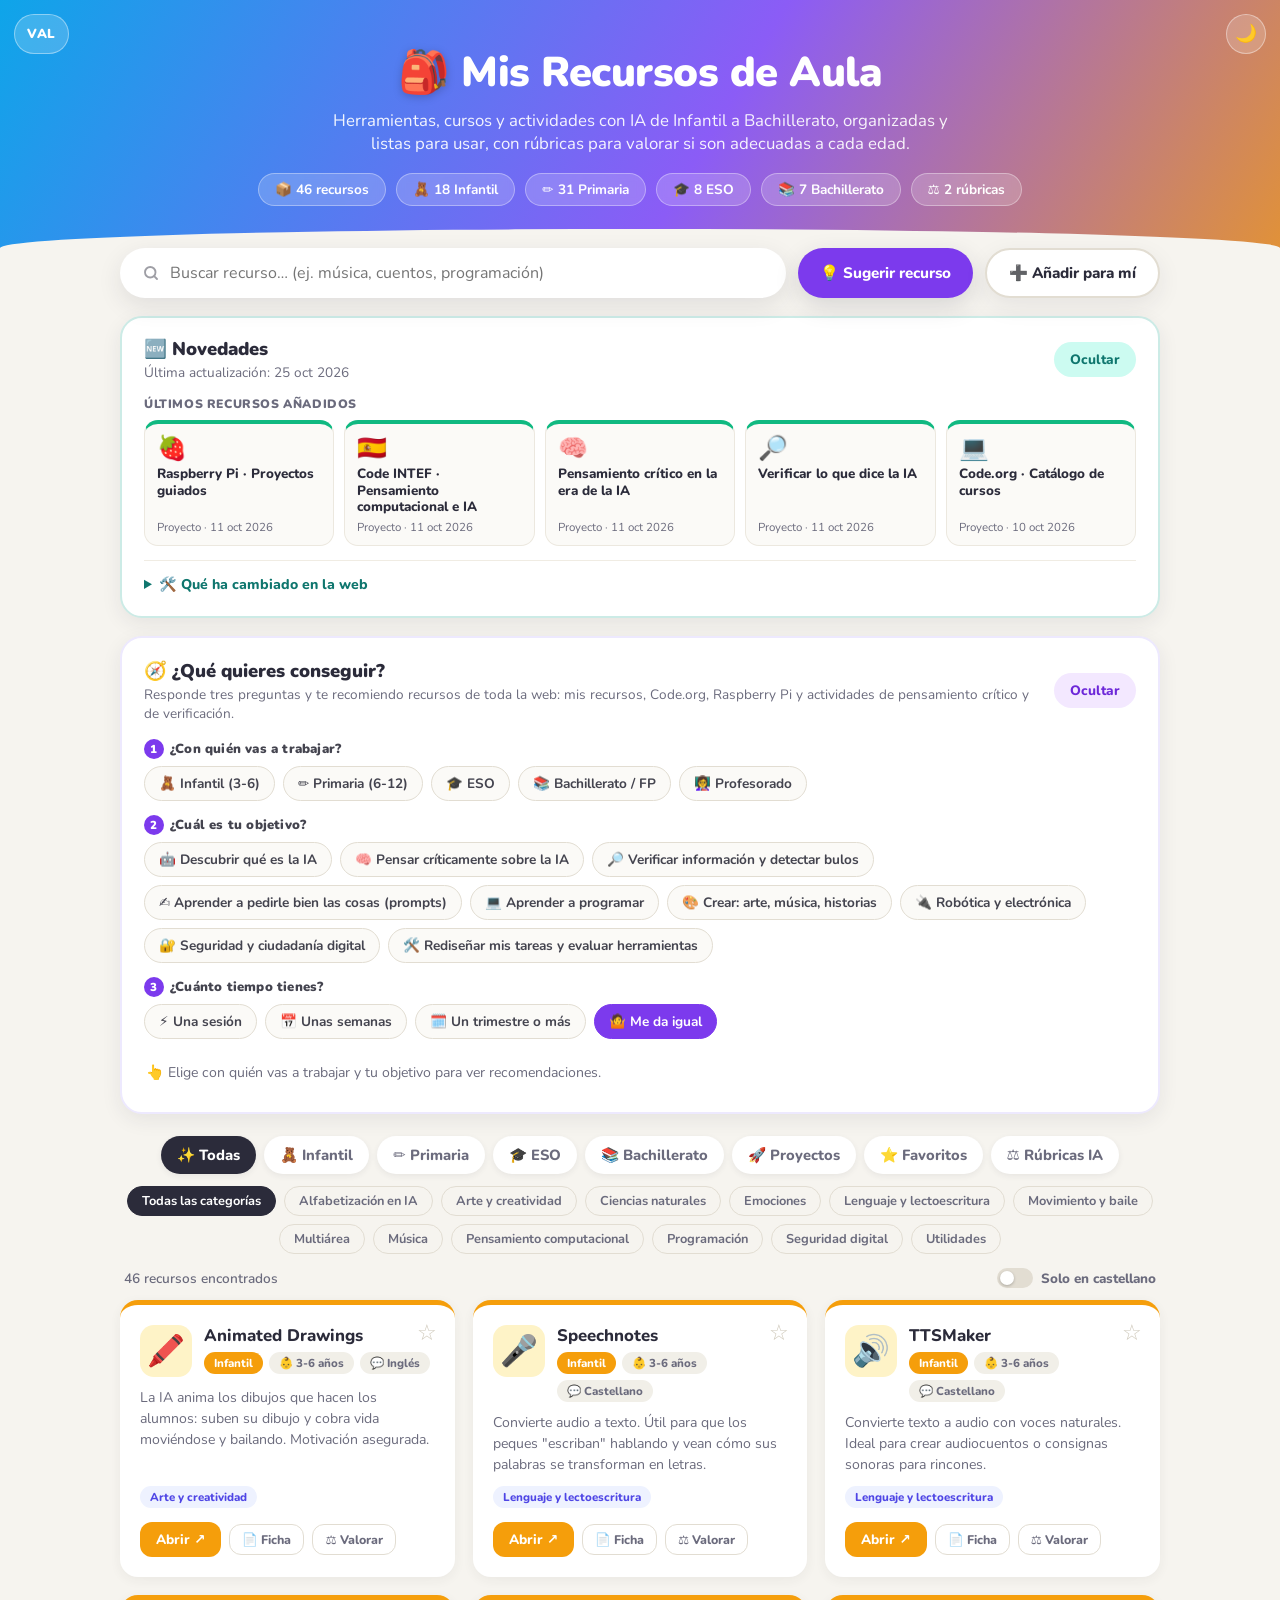
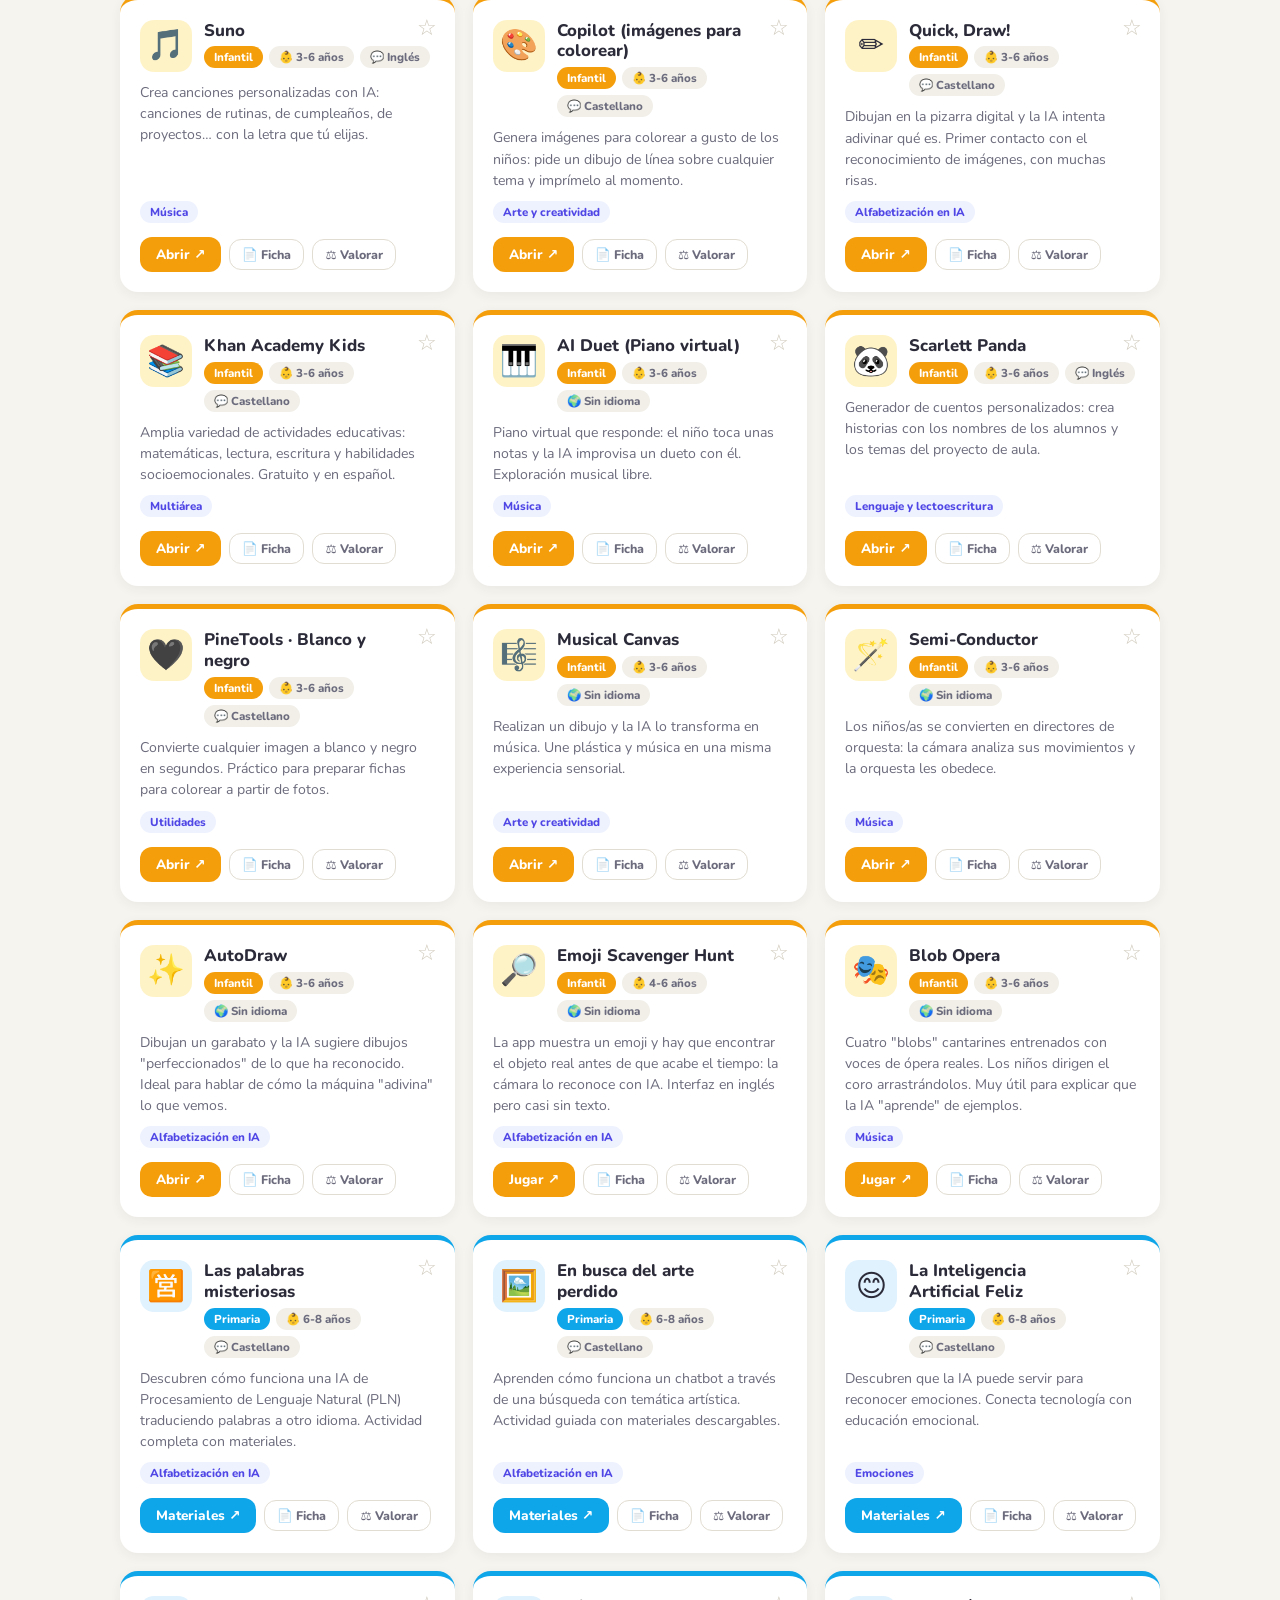
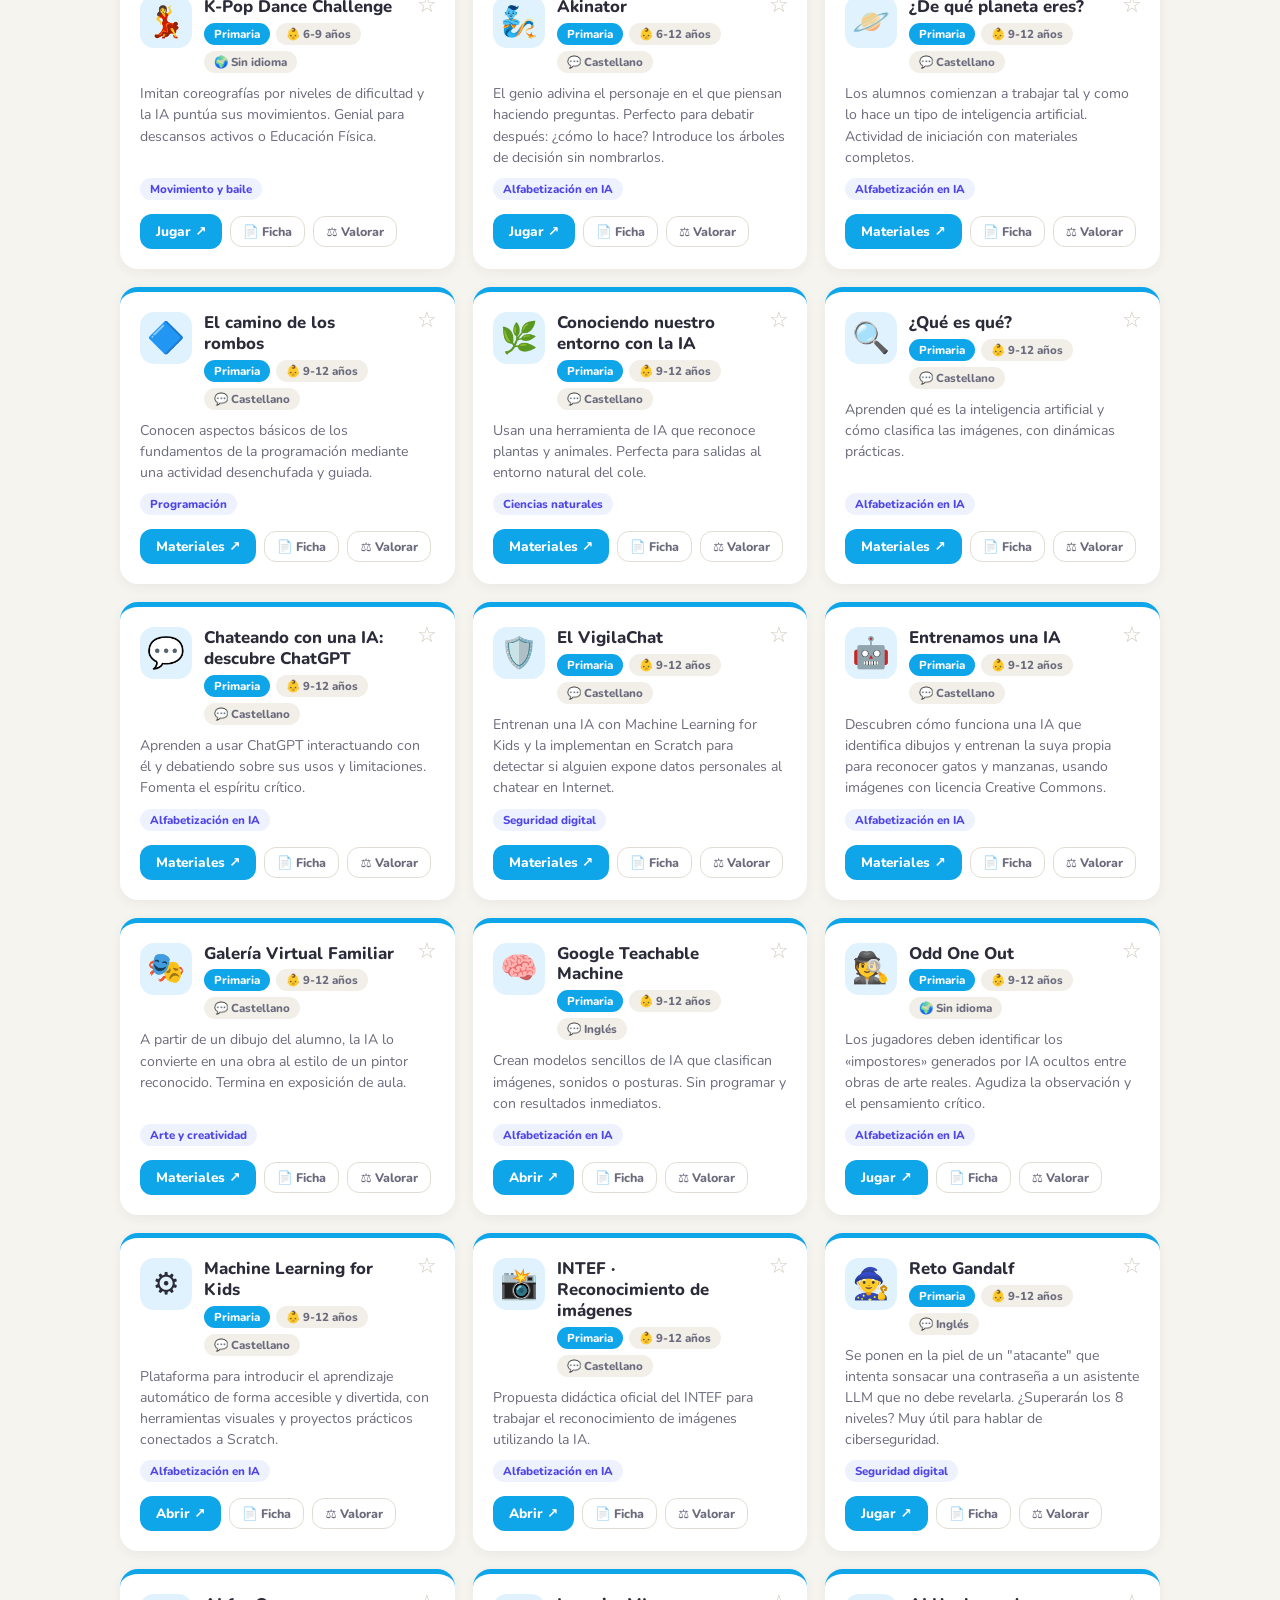
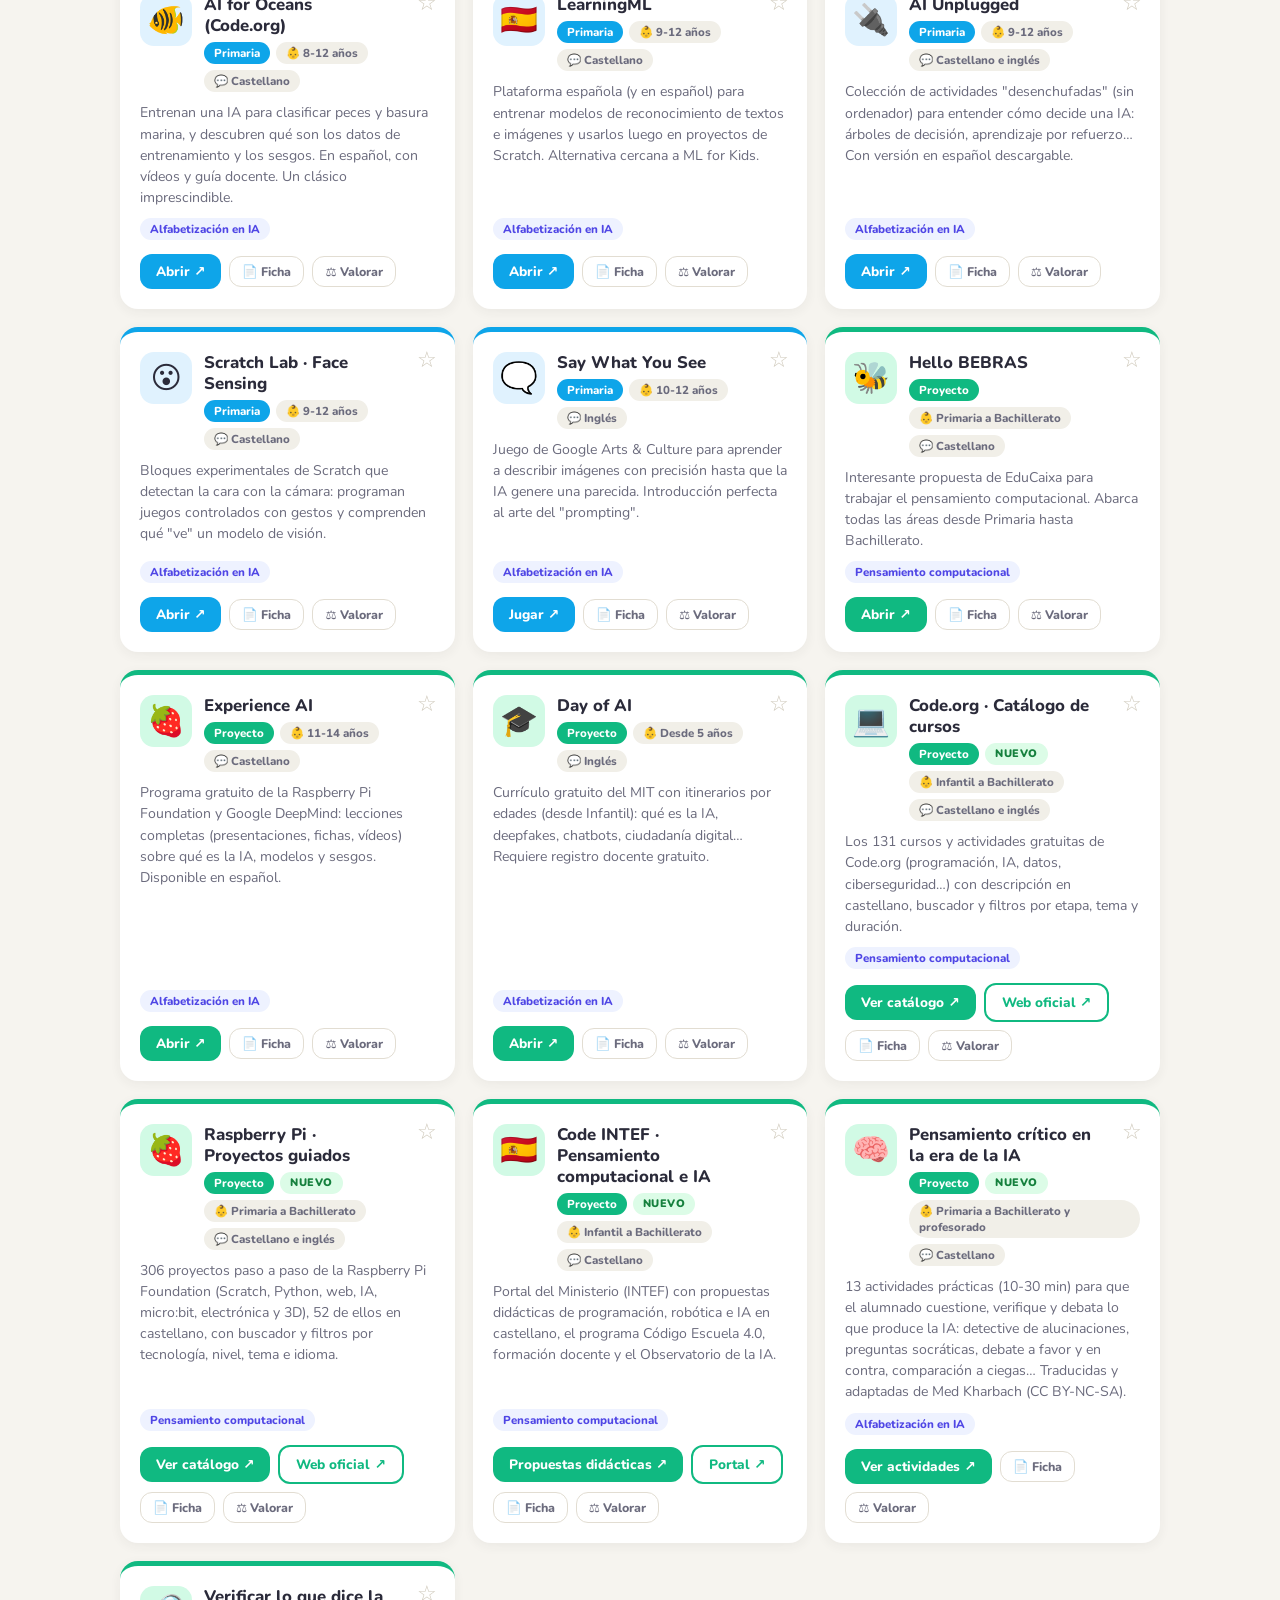
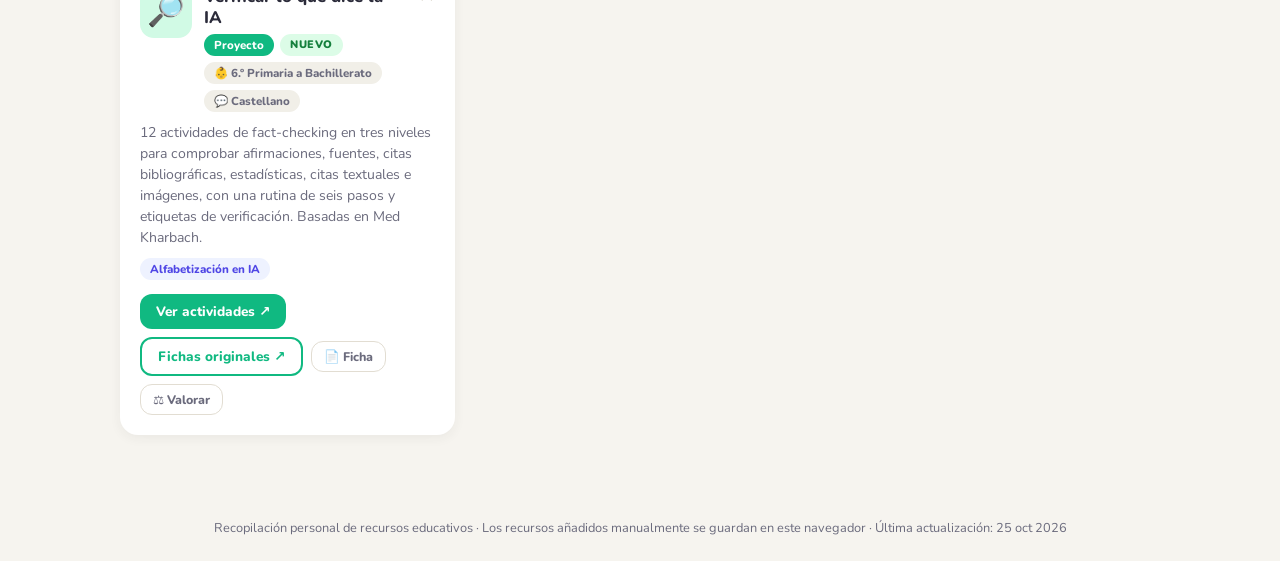
==== commit dd41a3b4: "Versión en valenciano (1/3): infraestructura de idioma y página principal Co-Authored-By: Claude Opu" ====
--- a/index.html
+++ b/index.html
@@ -491,6 +491,7 @@
 </style>
 <link rel="stylesheet" href="tema.css">
 <script>(function(){var t=null;try{t=localStorage.getItem("tema")}catch(e){}var d=t?t==="oscuro":!!(window.matchMedia&&matchMedia("(prefers-color-scheme: dark)").matches);document.documentElement.dataset.theme=d?"dark":"light";})();</script>
+<script src="i18n.js" data-pagina="index"></script>
 </head>
 <body>
 
@@ -555,8 +556,8 @@
 <section class="rub" id="rub">
   <div class="rub-intro">
     <h2>⚖️ ¿Es adecuada esta IA para esta edad?</h2>
-    <p>Dos rúbricas complementarias que se aplican en orden. Primero se valida <strong>la herramienta</strong> (aspectos legales, de datos y de edad mínima) y, después, <strong>la actividad concreta</strong> que se quiere hacer con ella (aspectos pedagógicos). Marca las casillas y el semáforo calcula el dictamen automáticamente.</p>
-    <p class="nb-tip">💬 <strong>¿Dudas al aplicarlas?</strong> Pregunta al <a href="https://notebook.google.com/notebook/54c403dc-e190-4c6c-bfb1-77b207a53b6f" target="_blank" rel="noopener">cuaderno de Gemini NotebookLM con las rúbricas ↗</a></p>
+    <p data-i18n="rubIntro">Dos rúbricas complementarias que se aplican en orden. Primero se valida <strong>la herramienta</strong> (aspectos legales, de datos y de edad mínima) y, después, <strong>la actividad concreta</strong> que se quiere hacer con ella (aspectos pedagógicos). Marca las casillas y el semáforo calcula el dictamen automáticamente.</p>
+    <p class="nb-tip" data-i18n="nbTip">💬 <strong>¿Dudas al aplicarlas?</strong> Pregunta al <a href="https://notebook.google.com/notebook/54c403dc-e190-4c6c-bfb1-77b207a53b6f" target="_blank" rel="noopener">cuaderno de Gemini NotebookLM con las rúbricas ↗</a></p>
     <div class="rub-flow">
       <button class="rub-pick" data-rub="herramienta">
         <div class="step">1</div>
@@ -584,7 +585,7 @@
 <div class="overlay" id="overlay">
   <form class="modal" id="formAdd">
     <h2>➕ Añadir un recurso</h2>
-    <p class="sub">Se guardará <strong>solo en este navegador</strong> y aparecerá con la etiqueta <strong>MÍO</strong>; nadie más lo verá. Si quieres que se publique en la web para todo el mundo, <a href="https://docs.google.com/forms/d/e/1FAIpQLScXIdWQmBWoYu3mK4ap3EAeZCtEFbtjb1sVy2T3nXm9a5tOEQ/viewform" target="_blank" rel="noopener">sugiérelo aquí</a>.</p>
+    <p class="sub" data-i18n="modalSub">Se guardará <strong>solo en este navegador</strong> y aparecerá con la etiqueta <strong>MÍO</strong>; nadie más lo verá. Si quieres que se publique en la web para todo el mundo, <a href="https://docs.google.com/forms/d/e/1FAIpQLScXIdWQmBWoYu3mK4ap3EAeZCtEFbtjb1sVy2T3nXm9a5tOEQ/viewform" target="_blank" rel="noopener">sugiérelo aquí</a>.</p>
     <div class="row2">
       <div class="field"><label>Nombre *</label><input id="fNombre" required maxlength="80" placeholder="Ej. Mi actividad de IA"></div>
       <div class="field"><label>Emoji (icono)</label><input id="fIcon" maxlength="4" placeholder="⭐"></div>
@@ -626,7 +627,12 @@
 </div>
 
 <script>
-const ETAPAS = {infantil:'Infantil', primaria:'Primaria', eso:'ESO', bach:'Bachillerato', secundaria:'Secundaria', proyecto:'Proyecto'};
+trDOM(document.body);
+const ETAPAS = {infantil:tr('Infantil'), primaria:tr('Primaria'), eso:'ESO', bach:tr('Bachillerato'), secundaria:tr('Secundaria'), proyecto:tr('Proyecto')};
+/* Edad en el idioma de la página (el dato interno sigue en castellano) */
+function edadTxt(e){ return (LANG==='va'&&VA.edad&&e)?VA.edad(e):e; }
+/* Valor original en castellano (se usa para clasificar, no para mostrar) */
+function enEs(r,k){ return r._es&&r._es[k]!=null?r._es[k]:r[k]; }
 /* ══════════════════ NOVEDADES ══════════════════
    Añade arriba una entrada cada vez que cambie la web. Los recursos nuevos
    aparecen solos a partir de su fecha «alta». */
@@ -636,7 +642,8 @@
     'Ficha de cada recurso con una idea para usarlo en el aula y la valoración que hayas hecho.',
     'Favoritos: guarda recursos y comparte tu selección con un enlace o un código QR.',
     'Las rúbricas se descargan como informe en PDF, listo para firmar.',
-    'Esta sección de novedades.']},
+    'Esta sección de novedades.',
+    'Versión en valenciano de toda la web.']},
   {fecha:'2026-10-11', items:[
     'Catálogo de 306 proyectos guiados de Raspberry Pi.',
     'Recomendador «¿Qué quieres conseguir?».',
@@ -646,11 +653,12 @@
   {fecha:'2026-10-05', items:['Rúbricas de idoneidad de herramientas y actividades de IA, con semáforo.']},
   {fecha:'2026-07-08', items:['Primera versión: 41 recursos de Infantil y Primaria.']}
 ];
+if(LANG==='va'&&VA.novedades) VA.novedades.forEach(n=>{ const o=NOVEDADES_WEB.find(x=>x.fecha===n.fecha); if(o) o.items=n.items; });
 const DIAS_NUEVO=60;
 const HOY_ISO=(()=>{ const d=new Date(); return new Date(d.getTime()-d.getTimezoneOffset()*6e4).toISOString().slice(0,10); })();
 function diasDesde(iso){ return (Date.parse(HOY_ISO)-Date.parse(iso))/864e5; }
 function esNuevo(r){ return !!r.alta && diasDesde(r.alta)<=DIAS_NUEVO; }
-function fechaLarga(iso){ return new Date(iso+'T12:00:00').toLocaleDateString('es-ES',{day:'numeric',month:'short',year:'numeric'}).replace('.',''); }
+function fechaLarga(iso){ return fechaIdioma(iso); }
 /* Fecha de la visita anterior: se fija al empezar la sesión para que el aviso no desaparezca al recargar */
 let visitaPrev='';
 try{
@@ -661,7 +669,7 @@
 }catch(e){}
 function nuevoParaTi(fecha){ return !!visitaPrev && !!fecha && fecha>visitaPrev; }
 
-const IDIOMAS = {es:'💬 Castellano', mix:'💬 Castellano e inglés', en:'💬 Inglés', sin:'🌍 Sin idioma'};
+const IDIOMAS = {es:tr('💬 Castellano'), mix:tr('💬 Castellano e inglés'), en:tr('💬 Inglés'), sin:tr('🌍 Sin idioma')};
 
 /* Cada recurso:
    etapa  infantil | primaria | eso | bach | proyecto      nombre, icon, cat, edad, desc, links:[{txt,url,alt?}]
@@ -822,12 +830,24 @@
    links:[{txt:'Ver actividades', url:'verificacion-ia.html'},{txt:'Fichas originales', url:'https://www.educatorstechnology.com/2026/10/ai-fact-checking-activities-for-teachers-and-students.html', alt:true}]},
 ];
 
+/* Identificador estable de cada recurso (favoritos, valoraciones, enlaces): no cambia con el idioma */
+function rid(r){ return r._id || slug(r.nombre); }
+/* Nombre, descripción e idea de cada recurso en valenciano (se guarda la versión en castellano) */
+if(LANG==='va'&&VA.recursos) RECURSOS.forEach(r=>{
+  const id=slug(r.nombre), v=VA.recursos[id]; if(!v) return;
+  r._id=id;
+  r._es={nombre:r.nombre, desc:r.desc, idea:r.idea};
+  if(v.nombre) r.nombre=v.nombre;
+  if(v.desc) r.desc=v.desc;
+  if(v.idea) r.idea=v.idea;
+});
+
 /* ══════════════════ RÚBRICAS DE IDONEIDAD ══════════════════ */
 const TRAMOS = {
-  A:{nombre:'Infantil', edad:'0-6 años', icon:'🧸'},
-  B:{nombre:'Primaria', edad:'6-12 años', icon:'✏️'},
+  A:{nombre:tr('Infantil'), edad:'0-6 años', icon:'🧸'},
+  B:{nombre:tr('Primaria'), edad:'6-12 años', icon:'✏️'},
   C:{nombre:'ESO', edad:'12-16 años', icon:'🎒'},
-  D:{nombre:'Bachillerato y FP', edad:'16-18+ años', icon:'🎓'}
+  D:{nombre:tr('Bachillerato y FP'), edad:'16-18+ años', icon:'🎓'}
 };
 
 const RUBRICAS = {
@@ -933,6 +953,8 @@
   }
 };
 
+if(LANG==='va'&&VA.rubricas) ['herramienta','actividad'].forEach(k=>Object.assign(RUBRICAS[k],VA.rubricas[k]));
+
 /* Estado de cada rúbrica (se recuerda en este navegador) */
 const RS_KEY='rubricasEstado';
 function nuevoEstado(){ return {tramo:'B', filtros:{}, dims:{}, campos:{}, obs:''}; }
@@ -946,15 +968,16 @@
   const R=RUBRICAS[key], S=rubState[key], T=R.tramos[S.tramo];
   const motivos=[];
   let pend=0, hayMed=false, hayNo=false;
-  R.filtros.forEach((f,i)=>{ const v=S.filtros[i]; if(v==='no'){hayNo=true;motivos.push('No cumple el filtro «'+f[0]+'».');} else if(v!=='si') pend++; });
+  const pdfx=s=>String(s).replace(/<[^>]+>/g,'');
+  R.filtros.forEach((f,i)=>{ const v=S.filtros[i]; if(v==='no'){hayNo=true;motivos.push({t:'no',m:tr('No cumple el filtro «{x}».',{x:pdfx(f[0])})});} else if(v!=='si') pend++; });
   T.dims.forEach((d,i)=>{ const v=S.dims[S.tramo+i];
-    if(v==='no'){hayNo=true;motivos.push('«'+d[0]+'» está en No apta.');}
-    else if(v==='med'){hayMed=true;motivos.push('«'+d[0]+'» requiere mediación.');}
+    if(v==='no'){hayNo=true;motivos.push({t:'no',m:tr('«{x}» está en No apta.',{x:pdfx(d[0])})});}
+    else if(v==='med'){hayMed=true;motivos.push({t:'med',m:tr('«{x}» requiere mediación.',{x:pdfx(d[0])})});}
     else if(v!=='ok') pend++; });
   const total=R.filtros.length+T.dims.length;
-  if(hayNo) return {estado:'no', motivos:motivos.filter(m=>!m.includes('mediación')), pend, total};
-  if(pend) return {estado:'pend', motivos, pend, total};
-  return {estado: hayMed?'med':'ok', motivos, pend, total};
+  if(hayNo) return {estado:'no', motivos:motivos.filter(m=>m.t==='no').map(m=>m.m), pend, total};
+  if(pend) return {estado:'pend', motivos:motivos.map(m=>m.m), pend, total};
+  return {estado: hayMed?'med':'ok', motivos:motivos.map(m=>m.m), pend, total};
 }
 
 function renderVeredicto(){
@@ -962,15 +985,15 @@
   if(!box) return;
   box.className='veredicto '+(d.estado==='pend'?'':d.estado);
   if(d.estado==='pend'){
-    box.innerHTML=`<div class="luz"></div><div><div class="vt">Dictamen pendiente</div>
-      <div class="va">Faltan ${d.pend} de ${d.total} elementos por valorar.${d.motivos.length?' De momento:':''}</div>
+    box.innerHTML=`<div class="luz"></div><div><div class="vt">${tr('Dictamen pendiente')}</div>
+      <div class="va">${tr('Faltan {p} de {t} elementos por valorar.',{p:d.pend,t:d.total})}${d.motivos.length?tr(' De momento:'):''}</div>
       ${d.motivos.length?`<ul class="motivos">${d.motivos.map(m=>`<li>${esc(m)}</li>`).join('')}</ul>`:''}</div>`;
   } else {
     const [t,acc]=R.dictamen[d.estado];
     box.innerHTML=`<div class="luz"></div><div><div class="vt">${t}</div>
-      <div class="va"><b>Acción requerida:</b> ${acc}</div>
+      <div class="va"><b>${tr('Acción requerida:')}</b> ${acc}</div>
       ${d.motivos.length?`<ul class="motivos">${d.motivos.map(m=>`<li>${esc(m)}</li>`).join('')}</ul>`:''}
-      ${d.estado==='no'&&d.pend?`<div class="vp">Basta un incumplimiento para este dictamen; quedan ${d.pend} elementos sin valorar.</div>`:''}</div>`;
+      ${d.estado==='no'&&d.pend?`<div class="vp">${tr('Basta un incumplimiento para este dictamen; quedan {p} elementos sin valorar.',{p:d.pend})}</div>`:''}</div>`;
   }
 }
 
@@ -980,14 +1003,14 @@
   const camposHTML=R.campos.map(([k,l])=>`<div class="field"><label>${l}</label><input data-campo="${k}" value="${esc(S.campos[k]||'')}"></div>`).join('');
   const filtrosHTML=R.filtros.map((f,i)=>{ const v=S.filtros[i];
     return `<div class="filtro"><div class="fn">${f[0]}</div><div class="fr">${f[1]}</div>
-      <div class="yn"><button class="si${v==='si'?' on':''}" data-filtro="${i}" data-v="si">✓ Cumple</button>
-      <button class="no${v==='no'?' on':''}" data-filtro="${i}" data-v="no">✗ No cumple</button></div></div>`; }).join('');
+      <div class="yn"><button class="si${v==='si'?' on':''}" data-filtro="${i}" data-v="si">✓ ${tr('Cumple')}</button>
+      <button class="no${v==='no'?' on':''}" data-filtro="${i}" data-v="no">✗ ${tr('No cumple')}</button></div></div>`; }).join('');
   const tramosHTML=Object.entries(TRAMOS).map(([k,t])=>
     `<button class="tramo${S.tramo===k?' active':''}" data-t="${k}">${t.icon} ${k} · ${t.nombre} <span style="opacity:.75;font-weight:600">(${R.tramos[k].edad})</span></button>`).join('');
   const dimsHTML=T.dims.map((d,i)=>{ const v=S.dims[S.tramo+i];
     const c=(cls,txt,lbl)=>`<button class="cell ${cls}${v===cls?' sel':''}" data-dim="${i}" data-v="${cls}"><span class="lbl">${lbl}</span>${txt}</button>`;
     return `<div class="dim-name">${d[0]}${R.criterioCol&&d[1]?`<small>${d[1]}</small>`:''}</div>
-      ${c('ok',d[2],'Apta')}${c('med',d[3],'Apta con mediación')}${c('no',d[4],'No apta')}`; }).join('<div class="rowsep"></div>');
+      ${c('ok',d[2],tr('Apta'))}${c('med',d[3],tr('Apta con mediación'))}${c('no',d[4],tr('No apta'))}`; }).join('<div class="rowsep"></div>');
   const leyenda=['ok','med','no'].map(k=>{ const [t,acc,cond]=R.dictamen[k];
     const col={ok:'var(--ok)',med:'var(--med)',no:'var(--no)'}[k], dot={ok:'🟢',med:'🟡',no:'🔴'}[k];
     return `<tr><td style="color:${col}">${dot} ${t}</td><td>${cond}</td><td>${acc}</td></tr>`; }).join('');
@@ -995,7 +1018,7 @@
   rubBody.innerHTML=`
     <div class="rub-block">
       <h3>${rubActiva==='herramienta'?'🛠️':'🎯'} ${R.titulo}</h3>
-      <p class="hint">Responsable: ${R.quien}. ${rubActiva==='actividad'?'Complementa la rúbrica institucional de validación de herramientas.':'Si la herramienta resulta apta, continúa con la rúbrica pedagógica de la actividad.'}</p>
+      <p class="hint">${tr('Responsable:')} ${R.quien}. ${rubActiva==='actividad'?tr('Complementa la rúbrica institucional de validación de herramientas.'):tr('Si la herramienta resulta apta, continúa con la rúbrica pedagógica de la actividad.')}</p>
       <div class="rub-fields">${camposHTML}</div>
     </div>
     <div class="rub-block">
@@ -1004,29 +1027,29 @@
       ${filtrosHTML}
     </div>
     <div class="rub-block">
-      <h3><span class="num">2</span> Adecuación por tramo de edad</h3>
-      <p class="hint">Elige el tramo y marca <b>una sola columna por dimensión</b>. Manda la dimensión peor valorada.${R.medNote?' '+R.medNote:''}</p>
+      <h3><span class="num">2</span> ${tr('Adecuación por tramo de edad')}</h3>
+      <p class="hint">${tr('Elige el tramo y marca <b>una sola columna por dimensión</b>. Manda la dimensión peor valorada.')}${R.medNote?' '+R.medNote:''}</p>
       <div class="tramos">${tramosHTML}</div>
-      <div class="principio">Principio: ${T.principio}</div>
+      <div class="principio">${tr('Principio:')} ${T.principio}</div>
       <div class="dims" style="margin-top:14px">
-        <div class="hd dm">Dimensión</div><div class="hd ok">Apta</div><div class="hd med">Apta con mediación</div><div class="hd no">No apta</div>
+        <div class="hd dm">${tr('Dimensión')}</div><div class="hd ok">${tr('Apta')}</div><div class="hd med">${tr('Apta con mediación')}</div><div class="hd no">${tr('No apta')}</div>
         ${dimsHTML}
       </div>
       ${T.nota?`<div class="nota">${T.nota}</div>`:''}
     </div>
     <div class="rub-block">
-      <h3><span class="num">3</span> Dictamen final (semáforo)</h3>
+      <h3><span class="num">3</span> ${tr('Dictamen final (semáforo)')}</h3>
       <div class="veredicto" id="veredicto"></div>
       <table class="leyenda no-print">${leyenda}</table>
-      <div class="field" style="margin-top:14px"><label>Observaciones y ajustes requeridos</label>
-        <textarea data-obs="1" placeholder="Mediación prevista, restricciones, alternativas…">${esc(S.obs||'')}</textarea></div>
+      <div class="field" style="margin-top:14px"><label>${tr('Observaciones y ajustes requeridos')}</label>
+        <textarea data-obs="1" placeholder="${tr('Mediación prevista, restricciones, alternativas…')}">${esc(S.obs||'')}</textarea></div>
       <div class="rub-actions">
-        ${rubActiva==='herramienta'?'<button class="pri" data-accion="siguiente">Siguiente: valorar la actividad →</button>':'<button class="sec" data-accion="anterior">← Volver a la herramienta</button>'}
-        <button class="sec" data-accion="pdf">📄 Descargar informe (PDF)</button>
-        ${otraConDatos()?`<button class="sec" data-accion="pdf2">📑 Informe completo: herramienta + actividad</button>`:''}
-        <a class="sec" href="${R.pdf}" target="_blank" rel="noopener">📄 Rúbrica original (PDF)</a>
-        <a class="pri" href="https://notebook.google.com/notebook/54c403dc-e190-4c6c-bfb1-77b207a53b6f" target="_blank" rel="noopener">💬 ¿Dudas? Pregunta al cuaderno</a>
-        <button class="sec" data-accion="reiniciar">↺ Reiniciar</button>
+        ${rubActiva==='herramienta'?`<button class="pri" data-accion="siguiente">${tr('Siguiente: valorar la actividad →')}</button>`:`<button class="sec" data-accion="anterior">${tr('← Volver a la herramienta')}</button>`}
+        <button class="sec" data-accion="pdf">📄 ${tr('Descargar informe (PDF)')}</button>
+        ${otraConDatos()?`<button class="sec" data-accion="pdf2">📑 ${tr('Informe completo: herramienta + actividad')}</button>`:''}
+        <a class="sec" href="${R.pdf}" target="_blank" rel="noopener">📄 ${tr('Rúbrica original (PDF)')}</a>
+        <a class="pri" href="https://notebook.google.com/notebook/54c403dc-e190-4c6c-bfb1-77b207a53b6f" target="_blank" rel="noopener">💬 ${tr('¿Dudas? Pregunta al cuaderno')}</a>
+        <button class="sec" data-accion="reiniciar">↺ ${tr('Reiniciar')}</button>
       </div>
       ${R.fund?`<p class="fund">${R.fund}</p>`:''}
     </div>`;
@@ -1090,15 +1113,15 @@
     // ── Cabecera
     doc.setFillColor(...COL.rub); doc.rect(0,0,W,3.5,'F');
     fuente('bold',8); color(COL.rub);
-    doc.text(`INFORME DE VALORACIÓN · ${key==='herramienta'?'HERRAMIENTA':'ACTIVIDAD'}${claves.length>1?` (${iClave+1}/${claves.length})`:''}`,M,y+3);
+    doc.text(pdfTxt(`${tr('INFORME DE VALORACIÓN')} · ${key==='herramienta'?tr('HERRAMIENTA'):tr('ACTIVIDAD')}${claves.length>1?` (${iClave+1}/${claves.length})`:''}`),M,y+3);
     y+=6;
     fuente('bold',16); color(COL.ink);
     let l=lineasDe(R.titulo,CW); escribir(l,M,y,16,1.2); y+=alto(l,16,1.2)+1.5;
     fuente('normal',9); color(COL.muted);
-    l=lineasDe('Responsable: '+R.quien+'.',CW); escribir(l,M,y,9); y+=alto(l,9)+5;
+    l=lineasDe(tr('Responsable:')+' '+R.quien+'.',CW); escribir(l,M,y,9); y+=alto(l,9)+5;
 
     // ── Datos
-    const campos=R.campos.concat([['__tramo','Tramo de edad']]);
+    const campos=R.campos.concat([['__tramo',tr('Tramo de edad')]]);
     const colW=(CW-6)/2;
     for(let i=0;i<campos.length;i+=2){
       let hFila=0;
@@ -1115,7 +1138,7 @@
     y+=2;
 
     // ── Dictamen
-    const [dTit,dAcc]=d.estado==='pend'?['BORRADOR · DICTAMEN PENDIENTE',`Faltan ${d.pend} de ${d.total} elementos por valorar. Este documento no es un dictamen definitivo.`]:R.dictamen[d.estado];
+    const [dTit,dAcc]=d.estado==='pend'?[tr('BORRADOR · DICTAMEN PENDIENTE'),tr('Faltan {p} de {t} elementos por valorar. Este documento no es un dictamen definitivo.',{p:d.pend,t:d.total})]:R.dictamen[d.estado];
     fuente('normal',9.5);
     const lAcc=lineasDe(dAcc,CW-26);
     fuente('normal',9);
@@ -1127,10 +1150,10 @@
     doc.setFillColor(...COL[est[1]]); doc.setDrawColor(...(d.estado==='med'?COL.medL:COL[est[0]])); doc.setLineWidth(.6);
     doc.roundedRect(M,y,CW,hBox,3,3,'FD');
     doc.setFillColor(...(d.estado==='med'?COL.medL:d.estado==='pend'?[200,198,190]:COL[est[0]])); doc.circle(M+10,y+10.5,5.2,'F');
-    fuente('bold',7); color(COL.muted); doc.text('DICTAMEN FINAL',M+20,y+6.5);
+    fuente('bold',7); color(COL.muted); doc.text(pdfTxt(tr('DICTAMEN FINAL')),M+20,y+6.5);
     fuente('bold',13); color(COL[est[0]]); doc.text(pdfTxt(dTit),M+20,y+12.3);
     let yy=y+15.5;
-    if(hLbl){ fuente('bold',8); color(COL.ink); doc.text('Acción requerida',M+20,yy+2.6); yy+=hLbl; }
+    if(hLbl){ fuente('bold',8); color(COL.ink); doc.text(pdfTxt(tr('Acción requerida')),M+20,yy+2.6); yy+=hLbl; }
     fuente('normal',9.5); color(COL.ink); escribir(lAcc,M+20,yy,9.5);
     yy+=alto(lAcc,9.5)+2; fuente('normal',9);
     motivos.forEach(m=>{ escribir(m,M+20,yy,9); yy+=alto(m,9); });
@@ -1147,22 +1170,22 @@
       doc.setDrawColor(...COL.linea); doc.setLineWidth(.25); doc.line(M,y,M+CW,y);
       fuente('bold',9); color(COL.ink); escribir(ln,xN,y+2,9);
       fuente('normal',8.5); color(COL.muted); escribir(ld,xD,y+2,8.5);
-      const v=S.filtros[i], [txt,c]=v==='si'?['Cumple',COL.ok]:v==='no'?['No cumple',COL.no]:['Sin valorar',COL.pend];
-      fuente('bold',9); color(c); doc.text(txt,xR,y+2+9*0.3528*0.8);
+      const v=S.filtros[i], [txt,c]=v==='si'?[tr('Cumple'),COL.ok]:v==='no'?[tr('No cumple'),COL.no]:[tr('Sin valorar'),COL.pend];
+      fuente('bold',9); color(c); doc.text(pdfTxt(txt),xR,y+2+9*0.3528*0.8);
       y+=h;
     });
     y+=6;
 
     // ── 2. Dimensiones
-    fuente('normal',9); const lp=lineasDe('Principio: '+T.principio,CW-8);
+    fuente('normal',9); const lp=lineasDe(tr('Principio:')+' '+T.principio,CW-8);
     sitio(10.5+alto(lp,9)+28); // título, principio y primera dimensión, juntos
-    titulo(2,`Adecuación por tramo de edad · ${S.tramo} · ${TRAMOS[S.tramo].nombre} (${T.edad})`);
+    titulo(2,`${tr('Adecuación por tramo de edad')} · ${S.tramo} · ${TRAMOS[S.tramo].nombre} (${T.edad})`);
     doc.setFillColor(...COL.suave); doc.roundedRect(M,y,CW,alto(lp,9)+5,2,2,'F');
     fuente('normal',9); color(COL.ink); escribir(lp,M+4,y+2.5,9); y+=alto(lp,9)+9;
     T.dims.forEach((dm,i)=>{
       const v=S.dims[S.tramo+i];
       const idx={ok:2,med:3,no:4}[v];
-      const [lbl,c]=v==='ok'?['Apta',COL.ok]:v==='med'?['Apta con mediación',COL.med]:v==='no'?['No apta',COL.no]:['Sin valorar',COL.pend];
+      const [lbl,c]=v==='ok'?[tr('Apta'),COL.ok]:v==='med'?[tr('Apta con mediación'),COL.med]:v==='no'?[tr('No apta'),COL.no]:[tr('Sin valorar'),COL.pend];
       fuente('bold',9.5); const ln=lineasDe(dm[0],wN);
       fuente('normal',7.5); const lc=R.criterioCol&&dm[1]?lineasDe(dm[1],wN):[];
       fuente('normal',8.5); const ld=idx?lineasDe(dm[idx],CW-50):[];
@@ -1172,14 +1195,14 @@
       doc.setDrawColor(...COL.linea); doc.setLineWidth(.25); doc.line(M,y,M+CW,y);
       fuente('bold',9.5); color(COL.ink); escribir(ln,xN,y+2,9.5);
       if(lc.length){ fuente('normal',7.5); color(COL.muted); escribir(lc,xN,y+2+alto(ln,9.5)+1,7.5); }
-      fuente('bold',9); color(c); doc.text(lbl.toUpperCase(),xD,y+2+9*0.3528*0.8);
+      fuente('bold',9); color(c); doc.text(pdfTxt(lbl.toUpperCase()),xD,y+2+9*0.3528*0.8);
       if(ld.length){ fuente('normal',8.5); color(COL.ink); escribir(ld,xD,y+7,8.5); }
       y+=h;
     });
     y+=6;
 
     // ── 3. Observaciones
-    titulo(3,'Observaciones y ajustes requeridos');
+    titulo(3,tr('Observaciones y ajustes requeridos'));
     const obs=pdfTxt(S.obs||'');
     if(obs){ fuente('normal',9.5); color(COL.ink); const lo=lineasDe(obs,CW);
       lo.forEach(t=>{ sitio(5); escribir([t],M,y,9.5); y+=alto([t],9.5); }); y+=4; }
@@ -1188,9 +1211,9 @@
     // ── Firmas
     sitio(26); y+=8;
     const wf=(CW-12)/2;
-    [[key==='herramienta'?'Firma de la comisión o del equipo directivo':'Firma del docente o del departamento',M],['Fecha',M+wf+12]].forEach(([t,x])=>{
+    [[key==='herramienta'?tr('Firma de la comisión o del equipo directivo'):tr('Firma del docente o del departamento'),M],[tr('Fecha'),M+wf+12]].forEach(([t,x])=>{
       doc.setDrawColor(...COL.muted); doc.setLineWidth(.3); doc.line(x,y+10,x+wf,y+10);
-      fuente('normal',8); color(COL.muted); doc.text(t,x,y+14.5);
+      fuente('normal',8); color(COL.muted); doc.text(pdfTxt(t),x,y+14.5);
     });
     y+=20;
 
@@ -1203,13 +1226,13 @@
     doc.setPage(i);
     doc.setDrawColor(...COL.linea); doc.setLineWidth(.25); doc.line(M,H-M+2,W-M,H-M+2);
     fuente('normal',7.5); color(COL.muted);
-    doc.text(`Mis Recursos de Aula · ${pdfTxt(location.host+location.pathname).replace(/index\.html$/,'').replace(/\/$/,'')} · Generado el ${hoyTxt}`,M,H-M+6);
-    doc.text(`Página ${i} de ${n}`,W-M,H-M+6,{align:'right'});
+    doc.text(pdfTxt(`${tr('Mis Recursos de Aula')} · ${(location.host+location.pathname).replace(/index\.html$/,'').replace(/\/$/,'')} · ${tr('Generado el {f}',{f:hoyTxt})}`),M,H-M+6);
+    doc.text(pdfTxt(tr('Página {i} de {n}',{i,n})),W-M,H-M+6,{align:'right'});
   }
 
   const S0=rubState[claves[0]];
   const nombre=slug(S0.campos.herramienta||S0.campos.actividad||'')||'ia';
-  doc.save(`Valoracion-${claves.length>1?'completa':claves[0]}-${nombre}-${hoy.toISOString().slice(0,10)}.pdf`);
+  doc.save(`${tr('Valoracion')}-${claves.length>1?tr('completa'):tr(claves[0])}-${nombre}-${hoy.toISOString().slice(0,10)}.pdf`);
 }
 
 /* Interacción con las rúbricas */
@@ -1226,8 +1249,8 @@
   if(a.dataset.accion==='imprimir') window.print();
   if(a.dataset.accion==='pdf'||a.dataset.accion==='pdf2'){
     const claves=a.dataset.accion==='pdf2'?['herramienta','actividad']:[rubActiva];
-    const txt=a.textContent; a.disabled=true; a.textContent='⏳ Generando…';
-    descargarInforme(claves).catch(()=>alert('No se ha podido generar el PDF. Prueba a recargar la página.'))
+    const txt=a.textContent; a.disabled=true; a.textContent='⏳ '+tr('Generando…');
+    descargarInforme(claves).catch(()=>alert(tr('No se ha podido generar el PDF. Prueba a recargar la página.')))
       .finally(()=>{ if(a.isConnected){ a.disabled=false; a.textContent=txt; } });
   }
   if(a.dataset.accion==='siguiente'||a.dataset.accion==='anterior'){
@@ -1262,7 +1285,7 @@
     if(rubState[k].campos.herramienta===r.nombre) return; // ya se estaba valorando este recurso
     rubState[k]=nuevoEstado(); rubState[k].tramo=t;
     rubState[k].campos.herramienta=r.nombre;
-    rubState[k].campos.etapa=ETAPAS[r.etapa]+(r.edad?' · '+r.edad:'');
+    rubState[k].campos.etapa=ETAPAS[r.etapa]+(r.edad?' · '+edadTxt(r.edad):'');
   });
   rubActiva='herramienta'; saveRub();
   setEtapa('rubricas');
@@ -1305,9 +1328,9 @@
 try{ favs=JSON.parse(localStorage.getItem(FAV_KEY))||[]; }catch(e){}
 try{ favTitulo=localStorage.getItem(FAVT_KEY)||''; }catch(e){}
 function saveFavs(){ try{ localStorage.setItem(FAV_KEY, JSON.stringify(favs)); }catch(e){} }
-function esFav(r){ return favs.includes(slug(r.nombre)); }
+function esFav(r){ return favs.includes(rid(r)); }
 function toggleFav(r){
-  const id=slug(r.nombre);
+  const id=rid(r);
   favs = favs.includes(id) ? favs.filter(x=>x!==id) : favs.concat(id);
   saveFavs(); actualizarFavN(true);
 }
@@ -1317,7 +1340,7 @@
   if(pulso){ el.classList.remove('pulso'); void el.offsetWidth; el.classList.add('pulso'); }
 }
 function ordenLista(){
-  if(etapaActiva==='recientes') return recientes().map(r=>slug(r.nombre));
+  if(etapaActiva==='recientes') return recientes().map(r=>rid(r));
   return etapaActiva==='favoritos'?favs:(etapaActiva==='lista'&&listaCompartida?listaCompartida.slugs:null);
 }
 /* Recursos publicados, del más reciente al más antiguo */
@@ -1328,9 +1351,9 @@
 
 function pasaEtapa(r,et=etapaActiva){
   if(et==='todas') return true;
-  if(et==='favoritos') return favs.includes(slug(r.nombre));
+  if(et==='favoritos') return favs.includes(rid(r));
   if(et==='recientes') return !r.custom && esNuevo(r);
-  if(et==='lista') return !!listaCompartida && listaCompartida.slugs.includes(slug(r.nombre));
+  if(et==='lista') return !!listaCompartida && listaCompartida.slugs.includes(rid(r));
   if(et==='proyecto') return r.etapa==='proyecto';
   return NIVEL_TAB[et] ? nivelesDe(r).includes(NIVEL_TAB[et]) : r.etapa===et;
 }
@@ -1340,7 +1363,7 @@
 
 /* Datos de los catálogos (Code.org, Raspberry Pi…) compartidos con el recomendador */
 let _ext=null;
-function cargarExt(){ return _ext || (_ext=fetch('data/recomendador.json').then(r=>r.ok?r.json():[]).catch(()=>[])); }
+function cargarExt(){ return _ext || (_ext=fetch(LANG==='va'?'data/recomendador.va.json':'data/recomendador.json').then(r=>r.ok?r.json():[]).catch(()=>[])); }
 
 let etapaActiva='todas', catActiva='todas', query='', itemsVisibles=[];
 const grid=document.getElementById('grid'), chipsEl=document.getElementById('chips'),
@@ -1348,7 +1371,7 @@
       countBar=document.getElementById('countBar'), notaEl=document.getElementById('etapaNota');
 
 /* Aviso con los catálogos que tienen más recursos para la etapa elegida */
-const NOMBRE_ETAPA={inf:'Infantil',pri:'Primaria',eso:'ESO',bach:'Bachillerato'};
+const NOMBRE_ETAPA={inf:tr('Infantil'),pri:tr('Primaria'),eso:'ESO',bach:tr('Bachillerato')};
 const CODEORG_ETAPA={inf:'Infantil',pri:'Primaria',eso:'ESO',bach:'Bachillerato'};
 function renderNotaEtapa(){
   const nv=NIVEL_TAB[etapaActiva];
@@ -1358,10 +1381,10 @@
     if(etapaActiva!==et||soloEs!==es) return;
     const n=f=>d.filter(x=>x.f===f&&x.e.includes(nv)&&(!soloEs||x.es)).length;
     const co=n('codeorg'), rp=n('rpi'), partes=[];
-    if(co) partes.push(`el <a href="codeorg.html?etapa=${CODEORG_ETAPA[nv]}">catálogo de Code.org</a> tiene <strong>${co} ${co===1?'curso':'cursos'}</strong>`);
-    if(rp) partes.push(`${co?'el de':'el catálogo de'} <a href="raspberrypi.html${soloEs?'?es=1':''}">Raspberry Pi</a> tiene <strong>${rp} ${rp===1?'proyecto':'proyectos'}</strong>`);
+    if(co) partes.push(tr('el {a}catálogo de Code.org{b} tiene {n}',{a:`<a href="codeorg.html?etapa=${CODEORG_ETAPA[nv]}">`,b:'</a>',n:`<strong>${co} ${co===1?tr('curso'):tr('cursos')}</strong>`}));
+    if(rp) partes.push(tr(co?'el de {a}Raspberry Pi{b} tiene {n}':'el catálogo de {a}Raspberry Pi{b} tiene {n}',{a:`<a href="raspberrypi.html${soloEs?'?es=1':''}">`,b:'</a>',n:`<strong>${rp} ${rp===1?tr('proyecto'):tr('proyectos')}</strong>`}));
     if(!partes.length){ notaEl.hidden=true; return; }
-    notaEl.innerHTML=`🔭 <span><strong>¿Buscas más?</strong> Además de lo que ves aquí, ${partes.join(' y ')} para ${NOMBRE_ETAPA[nv]}${soloEs?' en castellano':''}.</span>`;
+    notaEl.innerHTML=`🔭 <span>${tr('<strong>¿Buscas más?</strong> Además de lo que ves aquí, {p} para {e}{c}.',{p:partes.join(tr(' y ')),e:NOMBRE_ETAPA[nv],c:soloEs?tr(' en castellano'):''})}</span>`;
     notaEl.hidden=false;
   });
 }
@@ -1372,7 +1395,7 @@
 function catsVisibles(){
   const set=new Set();
   allRecursos().forEach(r=>{ if(pasaEtapa(r)&&pasaIdioma(r)) set.add(r.cat); });
-  return [...set].sort();
+  return [...set].sort((a,b)=>tr(a).localeCompare(tr(b),LANG==='va'?'ca':'es'));
 }
 
 function renderChips(){
@@ -1380,12 +1403,12 @@
   if(!cats.includes(catActiva)) catActiva='todas';
   chipsEl.innerHTML='';
   const all=document.createElement('button');
-  all.className='chip'+(catActiva==='todas'?' active':''); all.textContent='Todas las categorías';
+  all.className='chip'+(catActiva==='todas'?' active':''); all.textContent=tr('Todas las categorías');
   all.onclick=()=>{catActiva='todas';render();};
   chipsEl.appendChild(all);
   cats.forEach(c=>{
     const b=document.createElement('button');
-    b.className='chip'+(catActiva===c?' active':''); b.textContent=c;
+    b.className='chip'+(catActiva===c?' active':''); b.textContent=tr(c);
     b.onclick=()=>{catActiva=(catActiva===c?'todas':c);render();};
     chipsEl.appendChild(b);
   });
@@ -1395,12 +1418,12 @@
   const rs=allRecursos();
   const n=e=>rs.filter(r=>pasaEtapa(r,e)).length;
   statsEl.innerHTML=`
-    <span class="stat">📦 ${rs.length} recursos</span>
-    <span class="stat">🧸 ${n('infantil')} Infantil</span>
-    <span class="stat">✏️ ${n('primaria')} Primaria</span>
+    <span class="stat">📦 ${tr('{n} recursos',{n:rs.length})}</span>
+    <span class="stat">🧸 ${n('infantil')} ${tr('Infantil')}</span>
+    <span class="stat">✏️ ${n('primaria')} ${tr('Primaria')}</span>
     <span class="stat">🎓 ${n('eso')} ESO</span>
-    <span class="stat">📚 ${n('bach')} Bachillerato</span>
-    <span class="stat">⚖️ 2 rúbricas</span>`;
+    <span class="stat">📚 ${n('bach')} ${tr('Bachillerato')}</span>
+    <span class="stat">⚖️ ${tr('2 rúbricas')}</span>`;
 }
 
 function render(){
@@ -1416,16 +1439,16 @@
   const items=allRecursos().filter(r=>
     pasaEtapa(r) && pasaIdioma(r) &&
     (catActiva==='todas'||r.cat===catActiva) &&
-    (!q || norm(r.nombre+' '+r.desc+' '+r.cat+' '+r.edad).includes(q))
+    (!q || norm(r.nombre+' '+enEs(r,'nombre')+' '+r.desc+' '+enEs(r,'desc')+' '+r.cat+' '+tr(r.cat)+' '+r.edad+' '+edadTxt(r.edad||'')).includes(q))
   );
   const orden=ordenLista();
-  if(orden) items.sort((a,b)=>orden.indexOf(slug(a.nombre))-orden.indexOf(slug(b.nombre)));
+  if(orden) items.sort((a,b)=>orden.indexOf(rid(a))-orden.indexOf(rid(b)));
   itemsVisibles=items;
-  countEl.textContent=items.length===1?'1 recurso encontrado':items.length+' recursos encontrados';
+  countEl.textContent=items.length===1?tr('1 recurso encontrado'):tr('{n} recursos encontrados',{n:items.length});
   grid.innerHTML='';
   if(!items.length){
     if(etapaActiva==='favoritos'&&!favs.length){ grid.innerHTML=''; return; }
-    grid.innerHTML='<div class="empty"><div class="big">🔍</div><strong>No hay resultados.</strong><br>Prueba con otra búsqueda o quita algún filtro'+(soloEs?' (por ejemplo, «Solo en castellano»)':'')+'.</div>';
+    grid.innerHTML='<div class="empty"><div class="big">🔍</div><strong>'+tr('No hay resultados.')+'</strong><br>'+tr('Prueba con otra búsqueda o quita algún filtro')+(soloEs?tr(' (por ejemplo, «Solo en castellano»)'):'')+'.</div>';
     return;
   }
   items.forEach(r=>{
@@ -1433,29 +1456,29 @@
     const card=document.createElement('article');
     card.className='card '+r.etapa;
     card.dataset.idx=idx;
-    const flag = r.custom ? '<span class="flag mio">MÍO</span>' : (esNuevo(r) ? '<span class="flag nuevo">NUEVO</span>' : '');
+    const flag = r.custom ? `<span class="flag mio">${tr('MÍO')}</span>` : (esNuevo(r) ? `<span class="flag nuevo">${tr('NUEVO')}</span>` : '');
     const fav=esFav(r);
     card.innerHTML=`
       <button class="fav-btn${fav?' on':''}" type="button" data-fav="${idx}" aria-pressed="${fav}"
-        aria-label="${fav?'Quitar de favoritos':'Guardar en favoritos'}" title="${fav?'Quitar de favoritos':'Guardar en favoritos'}">${fav?'★':'☆'}</button>
+        aria-label="${fav?tr('Quitar de favoritos'):tr('Guardar en favoritos')}" title="${fav?tr('Quitar de favoritos'):tr('Guardar en favoritos')}">${fav?'★':'☆'}</button>
       <div class="card-top">
         <div class="icon">${esc(r.icon)||'⭐'}</div>
         <div>
           <h3>${esc(r.nombre)}</h3>
           <div class="badges" style="margin-top:6px">
             <span class="badge etapa">${ETAPAS[r.etapa]}</span>${flag}
-            ${r.edad?`<span class="badge edad">👶 ${esc(r.edad)}</span>`:''}
+            ${r.edad?`<span class="badge edad">👶 ${esc(edadTxt(r.edad))}</span>`:''}
             ${IDIOMAS[r.idioma]?`<span class="badge idioma">${IDIOMAS[r.idioma]}</span>`:''}
           </div>
         </div>
       </div>
       <p class="desc">${esc(r.desc)}</p>
-      <div class="badges">${r.cat?`<span class="badge cat">${esc(r.cat)}</span>`:''}</div>
+      <div class="badges">${r.cat?`<span class="badge cat">${esc(tr(r.cat))}</span>`:''}</div>
       <div class="links">${r.links.map(l=>
-        `<a class="go${l.alt?' alt':''}" href="${esc(l.url)}" target="_blank" rel="noopener">${esc(l.txt)} ↗</a>`).join('')}
-        <button class="btn-ficha" title="Ver la ficha completa" data-idx="${idx}">📄 Ficha</button>
-        <button class="btn-eval" title="Valorar su idoneidad con las rúbricas" data-idx="${idx}">⚖️ Valorar</button>
-        ${r.custom?`<button class="btn-del" title="Eliminar este recurso" data-id="${r.id}">🗑️</button>`:''}
+        `<a class="go${l.alt?' alt':''}" href="${esc(l.url)}" target="_blank" rel="noopener">${esc(tr(l.txt))} ↗</a>`).join('')}
+        <button class="btn-ficha" title="${tr('Ver la ficha completa')}" data-idx="${idx}">📄 ${tr('Ficha')}</button>
+        <button class="btn-eval" title="${tr('Valorar su idoneidad con las rúbricas')}" data-idx="${idx}">⚖️ ${tr('Valorar')}</button>
+        ${r.custom?`<button class="btn-del" title="${tr('Eliminar este recurso')}" data-id="${r.id}">🗑️</button>`:''}
       </div>`;
     grid.appendChild(card);
   });
@@ -1468,7 +1491,7 @@
     toggleFav(allRecursos()[+fb.dataset.fav]);
     if(etapaActiva==='favoritos') render();
     else{ const on=esFav(allRecursos()[+fb.dataset.fav]); fb.classList.toggle('on',on); fb.textContent=on?'★':'☆';
-      fb.setAttribute('aria-pressed',on); fb.title=fb.ariaLabel=on?'Quitar de favoritos':'Guardar en favoritos'; fb.setAttribute('aria-label',fb.title); }
+      fb.setAttribute('aria-pressed',on); fb.title=on?tr('Quitar de favoritos'):tr('Guardar en favoritos'); fb.setAttribute('aria-label',fb.title); }
     return;
   }
   const fi=e.target.closest('.btn-ficha');
@@ -1478,7 +1501,7 @@
   const ev=e.target.closest('.btn-eval');
   if(ev){ abrirRubrica(allRecursos()[+ev.dataset.idx]); return; }
   const b=e.target.closest('.btn-del'); if(!b) return;
-  if(confirm('¿Eliminar este recurso añadido por ti?')){
+  if(confirm(tr('¿Eliminar este recurso añadido por ti?'))){
     customs=customs.filter(c=>c.id!==b.dataset.id);
     saveCustom(customs); render();
   }
@@ -1490,7 +1513,7 @@
 document.getElementById('btnAdd').onclick=()=>{
   // rellenar datalist de categorías
   const dl=document.getElementById('catList');
-  dl.innerHTML=[...new Set(allRecursos().map(r=>r.cat))].sort().map(c=>`<option value="${esc(c)}">`).join('');
+  dl.innerHTML=[...new Set(allRecursos().map(r=>tr(r.cat)))].sort().map(c=>`<option value="${esc(c)}">`).join('');
   formError.style.display='none';
   overlay.classList.add('open');
   document.getElementById('fNombre').focus();
@@ -1510,7 +1533,7 @@
     etapa:document.getElementById('fEtapa').value,
     icon:document.getElementById('fIcon').value.trim()||'⭐',
     nombre,
-    cat:document.getElementById('fCat').value.trim()||'Sin categoría',
+    cat:document.getElementById('fCat').value.trim()||tr('Sin categoría'),
     edad:document.getElementById('fEdad').value.trim(),
     idioma:document.getElementById('fIdioma').value,
     desc:document.getElementById('fDesc').value.trim(),
@@ -1550,7 +1573,7 @@
     const nombre=(rubState[k].campos.herramienta||'').trim(); if(!nombre) return;
     const r=allRecursos().find(x=>x.nombre===nombre); if(!r) return;
     const d=calcDictamen(k); if(d.pend===d.total) return;
-    const id=slug(r.nombre); vals[id]=vals[id]||{};
+    const id=rid(r); vals[id]=vals[id]||{};
     vals[id][k]={estado:d.estado, pend:d.pend, total:d.total, tramo:rubState[k].tramo, fecha:new Date().toISOString().slice(0,10)};
     cambio=true;
   });
@@ -1559,9 +1582,9 @@
 
 const fichaOv=document.getElementById('fichaOv'), fichaEl=document.getElementById('ficha');
 let fichaLista=[], fichaR=null, fichaFoco=null, hashAntesFicha='';
-const NECESITA_TXT={camara:'📷 Cámara (tablet, móvil u ordenador con webcam)', micro:'🎙️ Micrófono', desenchufada:'✂️ No necesita ordenador: es una actividad desenchufada'};
-const NIVEL_TXT={inf:'Infantil', pri:'Primaria', eso:'ESO', bach:'Bachillerato'};
-function listaHumana(a){ return a.length<2?a.join(''):a.slice(0,-1).join(', ')+' y '+a[a.length-1]; }
+const NECESITA_TXT={camara:tr('📷 Cámara (tablet, móvil u ordenador con webcam)'), micro:tr('🎙️ Micrófono'), desenchufada:tr('✂️ No necesita ordenador: es una actividad desenchufada')};
+const NIVEL_TXT={inf:tr('Infantil'), pri:tr('Primaria'), eso:'ESO', bach:tr('Bachillerato')};
+function listaHumana(a){ return a.length<2?a.join(''):a.slice(0,-1).join(', ')+tr(' y ')+a[a.length-1]; }
 function fechaCorta(iso){ const [y,m,d]=(iso||'').split('-'); return d?`${+d}/${+m}/${y}`:''; }
 
 function relacionados(r){
@@ -1574,56 +1597,56 @@
 
 function renderFicha(){
   const r=fichaR, idx=fichaLista.indexOf(r);
-  const val=loadVal()[slug(r.nombre)]||{};
-  const flag=r.custom?'<span class="badge mio">MÍO</span>':(esNuevo(r)?'<span class="badge nuevo">NUEVO</span>':'');
+  const val=loadVal()[rid(r)]||{};
+  const flag=r.custom?`<span class="badge mio">${tr('MÍO')}</span>`:(esNuevo(r)?`<span class="badge nuevo">${tr('NUEVO')}</span>`:'');
   const valoracion=['herramienta','actividad'].map(k=>{
-    const v=val[k], nom=k==='herramienta'?'🛠️ Herramienta':'🎯 Actividad con ella';
-    if(!v) return `<div class="fv"><span class="fv-n">${nom}</span><span class="fv-e">Sin valorar</span></div>`;
-    if(v.estado==='pend') return `<div class="fv"><span class="fv-n">${nom}</span><span class="fv-e">En curso · ${v.total-v.pend} de ${v.total}</span><small>${TRAMOS[v.tramo].nombre} · ${fechaCorta(v.fecha)}</small></div>`;
+    const v=val[k], nom=k==='herramienta'?tr('🛠️ Herramienta'):tr('🎯 Actividad con ella');
+    if(!v) return `<div class="fv"><span class="fv-n">${nom}</span><span class="fv-e">${tr('Sin valorar')}</span></div>`;
+    if(v.estado==='pend') return `<div class="fv"><span class="fv-n">${nom}</span><span class="fv-e">${tr('En curso · {a} de {b}',{a:v.total-v.pend,b:v.total})}</span><small>${TRAMOS[v.tramo].nombre} · ${fechaCorta(v.fecha)}</small></div>`;
     return `<div class="fv ${v.estado}"><span class="fv-n">${nom}</span><span class="fv-e">${RUBRICAS[k].dictamen[v.estado][0]}</span><small>${TRAMOS[v.tramo].nombre} · ${fechaCorta(v.fecha)}</small></div>`;
   }).join('');
   const rel=relacionados(r);
   const niveles=nivelesDe(r).map(n=>NIVEL_TXT[n]);
   fichaEl.className='ficha '+r.etapa;
   fichaEl.innerHTML=`
-    <button class="ficha-x" type="button" data-f="cerrar" aria-label="Cerrar la ficha">✕</button>
+    <button class="ficha-x" type="button" data-f="cerrar" aria-label="${tr('Cerrar la ficha')}">✕</button>
     <button class="fav-btn ficha-fav${esFav(r)?' on':''}" type="button" data-f="fav" aria-pressed="${esFav(r)}"
-      aria-label="${esFav(r)?'Quitar de favoritos':'Guardar en favoritos'}" title="${esFav(r)?'Quitar de favoritos':'Guardar en favoritos'}">${esFav(r)?'★':'☆'}</button>
+      aria-label="${esFav(r)?tr('Quitar de favoritos'):tr('Guardar en favoritos')}" title="${esFav(r)?tr('Quitar de favoritos'):tr('Guardar en favoritos')}">${esFav(r)?'★':'☆'}</button>
     <div class="ficha-head">
       <div class="icon">${esc(r.icon)||'⭐'}</div>
       <div>
         <h2 id="fichaTitulo">${esc(r.nombre)}</h2>
         <div class="badges">
           <span class="badge etapa">${ETAPAS[r.etapa]||''}</span>
-          ${r.edad?`<span class="badge edad">👶 ${esc(r.edad)}</span>`:''}
+          ${r.edad?`<span class="badge edad">👶 ${esc(edadTxt(r.edad))}</span>`:''}
           ${IDIOMAS[r.idioma]?`<span class="badge idioma">${IDIOMAS[r.idioma]}</span>`:''}
-          ${r.cat?`<span class="badge cat">${esc(r.cat)}</span>`:''}
+          ${r.cat?`<span class="badge cat">${esc(tr(r.cat))}</span>`:''}
           ${flag}
         </div>
       </div>
     </div>
     <div class="ficha-body">
-      <section class="ficha-sec"><h3>📝 Qué es</h3><p>${esc(r.desc)||'<em>Sin descripción.</em>'}</p>
-        ${niveles.length?`<p class="ficha-niv">🎒 Sirve para <strong>${listaHumana(niveles)}</strong>.</p>`:''}</section>
-      ${r.idea?`<section class="ficha-sec"><h3>💡 Idea para el aula</h3><p class="ficha-idea">${esc(r.idea)}</p></section>`:''}
-      ${r.necesita&&r.necesita.length?`<section class="ficha-sec"><h3>🧰 Qué necesitas</h3><ul class="ficha-nec">${r.necesita.map(n=>`<li>${NECESITA_TXT[n]||esc(n)}</li>`).join('')}</ul></section>`:''}
-      <section class="ficha-sec"><h3>⚖️ ¿Es adecuada?</h3>
+      <section class="ficha-sec"><h3>📝 ${tr('Qué es')}</h3><p>${esc(r.desc)||`<em>${tr('Sin descripción.')}</em>`}</p>
+        ${niveles.length?`<p class="ficha-niv">🎒 ${tr('Sirve para {x}.',{x:`<strong>${listaHumana(niveles)}</strong>`})}</p>`:''}</section>
+      ${r.idea?`<section class="ficha-sec"><h3>💡 ${tr('Idea para el aula')}</h3><p class="ficha-idea">${esc(r.idea)}</p></section>`:''}
+      ${r.necesita&&r.necesita.length?`<section class="ficha-sec"><h3>🧰 ${tr('Qué necesitas')}</h3><ul class="ficha-nec">${r.necesita.map(n=>`<li>${NECESITA_TXT[n]||esc(n)}</li>`).join('')}</ul></section>`:''}
+      <section class="ficha-sec"><h3>⚖️ ${tr('¿Es adecuada?')}</h3>
         <div class="fvs">${valoracion}</div>
-        <p class="ficha-nota">${r.etapa==='proyecto'?'Si vas a usar alguna herramienta concreta de este proyecto, valórala antes con las rúbricas.':'Antes de usarla con alumnado, valora la herramienta y la actividad con las rúbricas.'} Tu valoración se guarda solo en este navegador.</p>
-        <button class="btn-eval ficha-val" type="button" data-f="valorar">⚖️ ${val.herramienta||val.actividad?'Seguir valorando':'Valorar con las rúbricas'}</button>
+        <p class="ficha-nota">${r.etapa==='proyecto'?tr('Si vas a usar alguna herramienta concreta de este proyecto, valórala antes con las rúbricas.'):tr('Antes de usarla con alumnado, valora la herramienta y la actividad con las rúbricas.')} ${tr('Tu valoración se guarda solo en este navegador.')}</p>
+        <button class="btn-eval ficha-val" type="button" data-f="valorar">⚖️ ${val.herramienta||val.actividad?tr('Seguir valorando'):tr('Valorar con las rúbricas')}</button>
       </section>
-      <section class="ficha-sec"><h3>🔗 Abrir</h3>
-        <div class="links">${r.links.map(l=>`<a class="go${l.alt?' alt':''}" href="${esc(l.url)}"${/^https?:/.test(l.url)?' target="_blank" rel="noopener"':''}>${esc(l.txt)} ${/^https?:/.test(l.url)?'↗':'→'}</a>`).join('')}</div>
+      <section class="ficha-sec"><h3>🔗 ${tr('Abrir')}</h3>
+        <div class="links">${r.links.map(l=>`<a class="go${l.alt?' alt':''}" href="${esc(l.url)}"${/^https?:/.test(l.url)?' target="_blank" rel="noopener"':''}>${esc(tr(l.txt))} ${/^https?:/.test(l.url)?'↗':'→'}</a>`).join('')}</div>
       </section>
-      ${rel.length?`<section class="ficha-sec"><h3>🧩 También te puede interesar</h3>
-        <div class="ficha-rel">${rel.map(x=>`<button type="button" class="rel ${x.etapa}" data-rel="${allRecursos().indexOf(x)}"><span class="rel-i">${esc(x.icon)||'⭐'}</span><span><strong>${esc(x.nombre)}</strong><small>${esc(x.cat||'')}${x.edad?' · '+esc(x.edad):''}</small></span></button>`).join('')}</div></section>`:''}
-      ${r.custom?'<p class="ficha-nota">Recurso añadido por ti: solo se ve en este navegador.</p>':(r.alta?`<p class="ficha-nota">Añadido a la web el ${fechaLarga(r.alta)}.</p>`:'')}
+      ${rel.length?`<section class="ficha-sec"><h3>🧩 ${tr('También te puede interesar')}</h3>
+        <div class="ficha-rel">${rel.map(x=>`<button type="button" class="rel ${x.etapa}" data-rel="${allRecursos().indexOf(x)}"><span class="rel-i">${esc(x.icon)||'⭐'}</span><span><strong>${esc(x.nombre)}</strong><small>${esc(tr(x.cat||''))}${x.edad?' · '+esc(edadTxt(x.edad)):''}</small></span></button>`).join('')}</div></section>`:''}
+      ${r.custom?`<p class="ficha-nota">${tr('Recurso añadido por ti: solo se ve en este navegador.')}</p>`:(r.alta?`<p class="ficha-nota">${tr('Añadido a la web el {f}.',{f:fechaLarga(r.alta)})}</p>`:'')}
     </div>
     <div class="ficha-foot">
-      <button type="button" class="ficha-nav" data-f="ant" ${idx<=0?'disabled':''} aria-label="Recurso anterior">←<span> Anterior</span></button>
-      <span class="ficha-pos">${idx>=0?`${idx+1} de ${fichaLista.length}`:''}</span>
-      ${r.custom?'':'<button type="button" class="ficha-copiar" data-f="copiar">🔗 Copiar enlace</button>'}
-      <button type="button" class="ficha-nav" data-f="sig" ${idx<0||idx>=fichaLista.length-1?'disabled':''} aria-label="Recurso siguiente"><span>Siguiente </span>→</button>
+      <button type="button" class="ficha-nav" data-f="ant" ${idx<=0?'disabled':''} aria-label="${tr('Recurso anterior')}">←<span> ${tr('Anterior')}</span></button>
+      <span class="ficha-pos">${idx>=0?tr('{a} de {b}',{a:idx+1,b:fichaLista.length}):''}</span>
+      ${r.custom?'':`<button type="button" class="ficha-copiar" data-f="copiar">🔗 ${tr('Copiar enlace')}</button>`}
+      <button type="button" class="ficha-nav" data-f="sig" ${idx<0||idx>=fichaLista.length-1?'disabled':''} aria-label="${tr('Recurso siguiente')}"><span>${tr('Siguiente')} </span>→</button>
     </div>`;
   fichaEl.scrollTop=0;
 }
@@ -1639,7 +1662,7 @@
     document.body.style.overflow='hidden';
   }
   renderFicha();
-  if(!r.custom) history.replaceState(null,'','#ficha='+slug(r.nombre));
+  if(!r.custom) history.replaceState(null,'','#ficha='+rid(r));
   fichaEl.focus({preventScroll:true});
 }
 function cerrarFicha(){
@@ -1665,10 +1688,10 @@
   else if(f==='sig') moverFicha(1);
   else if(f==='valorar'){ const r=fichaR; cerrarFicha(); abrirRubrica(r); }
   else if(f==='copiar'){
-    const url=location.origin+location.pathname+'#ficha='+slug(fichaR.nombre);
-    const ok=()=>{ b.textContent='✅ Enlace copiado'; setTimeout(()=>{ if(b.isConnected) b.textContent='🔗 Copiar enlace'; },1800); };
-    if(navigator.clipboard&&window.isSecureContext) navigator.clipboard.writeText(url).then(ok,()=>prompt('Copia este enlace:',url));
-    else prompt('Copia este enlace:',url);
+    const url=urlIdioma(location.origin+location.pathname)+'#ficha='+rid(fichaR);
+    const ok=()=>{ b.textContent='✅ '+tr('Enlace copiado'); setTimeout(()=>{ if(b.isConnected) b.textContent='🔗 '+tr('Copiar enlace'); },1800); };
+    if(navigator.clipboard&&window.isSecureContext) navigator.clipboard.writeText(url).then(ok,()=>prompt(tr('Copia este enlace:'),url));
+    else prompt(tr('Copia este enlace:'),url);
   }
 });
 document.addEventListener('keydown',e=>{
@@ -1686,20 +1709,20 @@
 /* ══════════════════ FAVORITOS Y LISTAS COMPARTIDAS ══════════════════ */
 const listaPanel=document.getElementById('listaPanel');
 function urlLista(){
-  const ids=favs.filter(id=>RECURSOS.some(r=>slug(r.nombre)===id));
+  const ids=favs.filter(id=>RECURSOS.some(r=>rid(r)===id));
   const t=favTitulo.trim();
-  return location.origin+location.pathname+'#lista='+ids.join(',')+(t?'&t='+encodeURIComponent(t):'');
+  return urlIdioma(location.origin+location.pathname)+'#lista='+ids.join(',')+(t?'&t='+encodeURIComponent(t):'');
 }
 function textoLista(){
-  const t=favTitulo.trim()||'Mi selección de recursos de IA para el aula';
-  const rs=favs.map(id=>RECURSOS.find(r=>slug(r.nombre)===id)).filter(Boolean);
-  return `⭐ ${t}\n\n`+rs.map(r=>`• ${r.nombre}${r.edad?' ('+r.edad+')':''}\n  ${new URL(r.links[0].url,location.href).href}`).join('\n')+
-    `\n\nVer la lista completa con fichas: ${urlLista()}`;
+  const t=favTitulo.trim()||tr('Mi selección de recursos de IA para el aula');
+  const rs=favs.map(id=>RECURSOS.find(r=>rid(r)===id)).filter(Boolean);
+  return `⭐ ${t}\n\n`+rs.map(r=>`• ${r.nombre}${r.edad?' ('+edadTxt(r.edad)+')':''}\n  ${new URL(r.links[0].url,location.href).href}`).join('\n')+
+    `\n\n${tr('Ver la lista completa con fichas:')} ${urlLista()}`;
 }
 function copiar(texto,btn,etiqueta){
-  const ok=()=>{ btn.textContent='✅ Copiado'; setTimeout(()=>{ if(btn.isConnected) btn.textContent=etiqueta; },1800); };
-  if(navigator.clipboard&&window.isSecureContext) navigator.clipboard.writeText(texto).then(ok,()=>prompt('Copia este texto:',texto));
-  else prompt('Copia este texto:',texto);
+  const ok=()=>{ btn.textContent='✅ '+tr('Copiado'); setTimeout(()=>{ if(btn.isConnected) btn.textContent=etiqueta; },1800); };
+  if(navigator.clipboard&&window.isSecureContext) navigator.clipboard.writeText(texto).then(ok,()=>prompt(tr('Copia este texto:'),texto));
+  else prompt(tr('Copia este texto:'),texto);
 }
 let qrLib=null;
 function cargarQR(){
@@ -1712,39 +1735,39 @@
 function mostrarQR(){
   const box=document.getElementById('qrBox'); if(!box) return;
   if(!box.hidden){ box.hidden=true; return; }
-  box.hidden=false; box.innerHTML='<p class="lp-nota">Generando el código…</p>';
+  box.hidden=false; box.innerHTML=`<p class="lp-nota">${tr('Generando el código…')}</p>`;
   cargarQR().then(qrcode=>{
     const q=qrcode(0,'M'); q.addData(urlLista()); q.make();
-    const svg=q.createSvgTag({cellSize:5, margin:3, scalable:true, alt:'Código QR de la lista'});
+    const svg=q.createSvgTag({cellSize:5, margin:3, scalable:true, alt:tr('Código QR de la lista')});
     const href='data:image/svg+xml;charset=utf-8,'+encodeURIComponent(svg);
     box.innerHTML=`<div class="qr-img">${svg}</div>
-      <div><strong>${esc(favTitulo.trim()||'Mi selección')}</strong>
-      <p class="lp-nota">Proyéctalo en clase o en una formación: al escanearlo se abre esta lista en el móvil.</p>
-      <a class="lp-btn" href="${href}" download="${slug(favTitulo||'lista-recursos')||'lista-recursos'}-qr.svg">⬇️ Descargar QR</a></div>`;
-  }).catch(()=>{ box.innerHTML='<p class="lp-nota">No se ha podido generar el código QR.</p>'; });
+      <div><strong>${esc(favTitulo.trim()||tr('Mi selección'))}</strong>
+      <p class="lp-nota">${tr('Proyéctalo en clase o en una formación: al escanearlo se abre esta lista en el móvil.')}</p>
+      <a class="lp-btn" href="${href}" download="${slug(favTitulo||tr('lista-recursos'))||'lista-recursos'}-qr.svg">⬇️ ${tr('Descargar QR')}</a></div>`;
+  }).catch(()=>{ box.innerHTML=`<p class="lp-nota">${tr('No se ha podido generar el código QR.')}</p>`; });
 }
 
 function renderListaPanel(){
   if(etapaActiva==='recientes'){
     listaPanel.className='lista-panel nov-vista'; listaPanel.hidden=false;
     listaPanel.innerHTML=`
-      <div class="lp-kicker">🆕 Novedades</div>
-      <h2>Añadido en los últimos ${DIAS_NUEVO} días</h2>
-      <p class="lp-nota">Del más reciente al más antiguo. Pulsa en cualquiera para ver su ficha.</p>
-      <div class="lp-acc"><button class="lp-btn" type="button" data-l="salir">Ver toda la web</button></div>`;
+      <div class="lp-kicker">🆕 ${tr('Novedades')}</div>
+      <h2>${tr('Añadido en los últimos {n} días',{n:DIAS_NUEVO})}</h2>
+      <p class="lp-nota">${tr('Del más reciente al más antiguo. Pulsa en cualquiera para ver su ficha.')}</p>
+      <div class="lp-acc"><button class="lp-btn" type="button" data-l="salir">${tr('Ver toda la web')}</button></div>`;
     return;
   }
   if(etapaActiva==='lista'&&listaCompartida){
     const n=allRecursos().filter(r=>pasaEtapa(r,'lista')).length;
-    const nuevos=listaCompartida.slugs.filter(id=>!favs.includes(id)&&RECURSOS.some(r=>slug(r.nombre)===id)).length;
+    const nuevos=listaCompartida.slugs.filter(id=>!favs.includes(id)&&RECURSOS.some(r=>rid(r)===id)).length;
     listaPanel.className='lista-panel recibida'; listaPanel.hidden=false;
     listaPanel.innerHTML=`
-      <div class="lp-kicker">📋 Lista compartida</div>
-      <h2>${esc(listaCompartida.titulo||'Selección de recursos')}</h2>
-      <p class="lp-nota">${n} ${n===1?'recurso seleccionado':'recursos seleccionados'} por quien te ha enviado este enlace. Pulsa en cualquiera para ver su ficha.</p>
+      <div class="lp-kicker">📋 ${tr('Lista compartida')}</div>
+      <h2>${esc(listaCompartida.titulo||tr('Selección de recursos'))}</h2>
+      <p class="lp-nota">${n===1?tr('1 recurso seleccionado por quien te ha enviado este enlace.'):tr('{n} recursos seleccionados por quien te ha enviado este enlace.',{n})} ${tr('Pulsa en cualquiera para ver su ficha.')}</p>
       <div class="lp-acc">
-        ${nuevos?`<button class="lp-btn pri" type="button" data-l="guardar">⭐ Añadir ${nuevos===n?'todos':'los '+nuevos+' que te faltan'} a mis favoritos</button>`:'<span class="lp-ok">✅ Ya están todos en tus favoritos</span>'}
-        <button class="lp-btn" type="button" data-l="salir">Ver toda la web</button>
+        ${nuevos?`<button class="lp-btn pri" type="button" data-l="guardar">⭐ ${nuevos===n?tr('Añadir todos a mis favoritos'):tr('Añadir los {n} que te faltan a mis favoritos',{n:nuevos})}</button>`:`<span class="lp-ok">✅ ${tr('Ya están todos en tus favoritos')}</span>`}
+        <button class="lp-btn" type="button" data-l="salir">${tr('Ver toda la web')}</button>
       </div>`;
     return;
   }
@@ -1752,21 +1775,21 @@
   listaPanel.className='lista-panel'; listaPanel.hidden=false;
   if(!favs.length){
     listaPanel.innerHTML=`<div class="lp-vacio"><div class="big">☆</div>
-      <strong>Todavía no tienes favoritos.</strong>
-      <p class="lp-nota">Pulsa la estrella ☆ de cualquier recurso para guardarlo aquí. Después podrás compartir tu selección con un enlace o un código QR, por ejemplo con tu equipo o en una formación.</p></div>`;
+      <strong>${tr('Todavía no tienes favoritos.')}</strong>
+      <p class="lp-nota">${tr('Pulsa la estrella ☆ de cualquier recurso para guardarlo aquí. Después podrás compartir tu selección con un enlace o un código QR, por ejemplo con tu equipo o en una formación.')}</p></div>`;
     return;
   }
-  const propios=favs.filter(id=>!RECURSOS.some(r=>slug(r.nombre)===id)).length;
+  const propios=favs.filter(id=>!RECURSOS.some(r=>rid(r)===id)).length;
   listaPanel.innerHTML=`
-    <label class="lp-tit">Nombre de tu lista
-      <input id="favTitulo" maxlength="60" placeholder="Ej. IA en 5.º de Primaria" value="${esc(favTitulo)}"></label>
+    <label class="lp-tit">${tr('Nombre de tu lista')}
+      <input id="favTitulo" maxlength="60" placeholder="${tr('Ej. IA en 5.º de Primaria')}" value="${esc(favTitulo)}"></label>
     <div class="lp-acc">
-      <button class="lp-btn pri" type="button" data-l="enlace">🔗 Copiar enlace</button>
-      <button class="lp-btn" type="button" data-l="qr">📱 Código QR</button>
-      <button class="lp-btn" type="button" data-l="texto">📋 Copiar como texto</button>
-      <button class="lp-btn lp-del" type="button" data-l="vaciar">🗑️ Vaciar</button>
+      <button class="lp-btn pri" type="button" data-l="enlace">🔗 ${tr('Copiar enlace')}</button>
+      <button class="lp-btn" type="button" data-l="qr">📱 ${tr('Código QR')}</button>
+      <button class="lp-btn" type="button" data-l="texto">📋 ${tr('Copiar como texto')}</button>
+      <button class="lp-btn lp-del" type="button" data-l="vaciar">🗑️ ${tr('Vaciar')}</button>
     </div>
-    <p class="lp-nota">Tus favoritos se guardan en este navegador. Con el enlace, cualquiera puede ver tu selección sin registrarse${propios?`; los ${propios===1?'recurso añadido':propios+' recursos añadidos'} por ti no se incluyen porque solo existen en tu navegador`:''}.</p>
+    <p class="lp-nota">${tr('Tus favoritos se guardan en este navegador. Con el enlace, cualquiera puede ver tu selección sin registrarse')}${propios?(propios===1?tr('; el recurso añadido por ti no se incluye porque solo existe en tu navegador'):tr('; los {n} recursos añadidos por ti no se incluyen porque solo existen en tu navegador',{n:propios})):''}.</p>
     <div class="qr-box" id="qrBox" hidden></div>`;
 }
 listaPanel.addEventListener('input',e=>{
@@ -1778,12 +1801,12 @@
 listaPanel.addEventListener('click',e=>{
   const b=e.target.closest('[data-l]'); if(!b) return;
   const a=b.dataset.l;
-  if(a==='enlace') copiar(urlLista(),b,'🔗 Copiar enlace');
-  else if(a==='texto') copiar(textoLista(),b,'📋 Copiar como texto');
+  if(a==='enlace') copiar(urlLista(),b,'🔗 '+tr('Copiar enlace'));
+  else if(a==='texto') copiar(textoLista(),b,'📋 '+tr('Copiar como texto'));
   else if(a==='qr') mostrarQR();
-  else if(a==='vaciar'){ if(confirm('¿Quitar todos los recursos de tus favoritos?')){ favs=[]; saveFavs(); actualizarFavN(); render(); } }
+  else if(a==='vaciar'){ if(confirm(tr('¿Quitar todos los recursos de tus favoritos?'))){ favs=[]; saveFavs(); actualizarFavN(); render(); } }
   else if(a==='guardar'){
-    listaCompartida.slugs.forEach(id=>{ if(!favs.includes(id)&&RECURSOS.some(r=>slug(r.nombre)===id)) favs.push(id); });
+    listaCompartida.slugs.forEach(id=>{ if(!favs.includes(id)&&RECURSOS.some(r=>rid(r)===id)) favs.push(id); });
     if(!favTitulo.trim()&&listaCompartida.titulo){ favTitulo=listaCompartida.titulo; try{ localStorage.setItem(FAVT_KEY,favTitulo); }catch(err){} }
     saveFavs(); actualizarFavN(true); render();
   }
@@ -1799,7 +1822,7 @@
   render();
   // quien recibe la lista va directo a ella: se pliega el recomendador
   const reco=document.getElementById('reco');
-  if(reco&&reco.classList.contains('open')){ reco.classList.remove('open'); const t=document.getElementById('recoToggle'); if(t) t.textContent='Mostrar'; }
+  if(reco&&reco.classList.contains('open')){ reco.classList.remove('open'); const t=document.getElementById('recoToggle'); if(t) t.textContent=tr('Mostrar'); }
   requestAnimationFrame(()=>listaPanel.scrollIntoView({block:'start'}));
   return true;
 }
@@ -1827,24 +1850,24 @@
   let plegado=false; try{ plegado=localStorage.getItem(NOV_KEY)==='1'; }catch(e){}
   if(total) plegado=false; // si hay novedades para ti, se muestra abierto
   novBox.classList.toggle('plegado',plegado);
-  const mini=ultimos.map(r=>`<button type="button" class="nc ${r.etapa}" data-nov="${allRecursos().indexOf(r)}" title="Ver la ficha de ${esc(r.nombre)}">
-      ${nuevoParaTi(r.alta)?'<span class="nc-punto" title="Nuevo desde tu última visita"></span>':''}
+  const mini=ultimos.map(r=>`<button type="button" class="nc ${r.etapa}" data-nov="${allRecursos().indexOf(r)}" title="${tr('Ver la ficha de {x}',{x:esc(r.nombre)})}">
+      ${nuevoParaTi(r.alta)?`<span class="nc-punto" title="${tr('Nuevo desde tu última visita')}"></span>`:''}
       <span class="nc-i">${esc(r.icon)||'⭐'}</span><strong>${esc(r.nombre)}</strong>
       <small>${ETAPAS[r.etapa]} · ${fechaLarga(r.alta)}</small></button>`).join('');
   const log=NOVEDADES_WEB.map(n=>`<li${nuevoParaTi(n.fecha)?' class="tuyo"':''}>
-      <div class="nl-f">${fechaLarga(n.fecha)}${nuevoParaTi(n.fecha)?' <span class="nl-pill">NUEVO PARA TI</span>':''}</div>
+      <div class="nl-f">${fechaLarga(n.fecha)}${nuevoParaTi(n.fecha)?` <span class="nl-pill">${tr('NUEVO PARA TI')}</span>`:''}</div>
       <ul>${n.items.map(t=>`<li>${esc(t)}</li>`).join('')}</ul></li>`).join('');
   novBox.innerHTML=`<div class="nov-box">
     <div class="nov-head" data-n="toggle">
-      <div><h2>🆕 Novedades</h2><p>Última actualización: ${fechaLarga(ultimaAct)}</p></div>
-      ${total?`<span class="nov-badge" title="Tu última visita fue el ${fechaLarga(visitaPrev)}">✨ ${total} ${total===1?'novedad':'novedades'} desde tu última visita</span>`:''}
-      <button class="nov-toggle" type="button" aria-expanded="${!plegado}">${plegado?'Mostrar':'Ocultar'}</button>
+      <div><h2>🆕 ${tr('Novedades')}</h2><p>${tr('Última actualización: {f}',{f:fechaLarga(ultimaAct)})}</p></div>
+      ${total?`<span class="nov-badge" title="${tr('Tu última visita fue el {f}',{f:fechaLarga(visitaPrev)})}">✨ ${total===1?tr('1 novedad desde tu última visita'):tr('{n} novedades desde tu última visita',{n:total})}</span>`:''}
+      <button class="nov-toggle" type="button" aria-expanded="${!plegado}">${plegado?tr('Mostrar'):tr('Ocultar')}</button>
     </div>
     <div class="nov-body">
-      <div class="nov-sub"><h3>Últimos recursos añadidos</h3>
-        ${nRecientes>ultimos.length?`<button type="button" class="nov-mas" data-n="recientes">Ver los ${nRecientes} de los últimos ${DIAS_NUEVO} días →</button>`:''}</div>
+      <div class="nov-sub"><h3>${tr('Últimos recursos añadidos')}</h3>
+        ${nRecientes>ultimos.length?`<button type="button" class="nov-mas" data-n="recientes">${tr('Ver los {n} de los últimos {d} días →',{n:nRecientes,d:DIAS_NUEVO})}</button>`:''}</div>
       <div class="nov-res">${mini}</div>
-      <details class="nov-log"><summary>🛠️ Qué ha cambiado en la web${nWeb?` <span class="nl-pill">${nWeb} ${nWeb===1?'cambio nuevo':'cambios nuevos'} para ti</span>`:''}</summary><ol>${log}</ol></details>
+      <details class="nov-log"><summary>🛠️ ${tr('Qué ha cambiado en la web')}${nWeb?` <span class="nl-pill">${nWeb===1?tr('1 cambio nuevo para ti'):tr('{n} cambios nuevos para ti',{n:nWeb})}</span>`:''}</summary><ol>${log}</ol></details>
     </div></div>`;
 }
 novBox&&novBox.addEventListener('click',e=>{
@@ -1855,17 +1878,17 @@
   if(b.dataset.n==='toggle'){
     const pleg=!novBox.classList.contains('plegado');
     novBox.classList.toggle('plegado',pleg);
-    const t=novBox.querySelector('.nov-toggle'); t.textContent=pleg?'Mostrar':'Ocultar'; t.setAttribute('aria-expanded',!pleg);
+    const t=novBox.querySelector('.nov-toggle'); t.textContent=pleg?tr('Mostrar'):tr('Ocultar'); t.setAttribute('aria-expanded',!pleg);
     try{ localStorage.setItem(NOV_KEY,pleg?'1':'0'); }catch(err){}
   }
 });
 renderNovedades();
 { const f=document.querySelector('footer'); const ult=[NOVEDADES_WEB[0].fecha,(recientes()[0]||{}).alta].filter(Boolean).sort().pop();
-  if(f&&ult) f.insertAdjacentHTML('beforeend',` · Última actualización: ${fechaLarga(ult)}`); }
+  if(f&&ult) f.insertAdjacentHTML('beforeend',` · ${tr('Última actualización: {f}',{f:fechaLarga(ult)})}`); }
 
 function fichaDesdeHash(){
   const m=location.hash.match(/^#ficha=([a-z0-9-]+)/); if(!m) return;
-  const r=allRecursos().find(x=>slug(x.nombre)===m[1]);
+  const r=allRecursos().find(x=>rid(x)===m[1]);
   if(r) abrirFicha(r, allRecursos());
 }
 window.addEventListener('hashchange',fichaDesdeHash);
@@ -1892,9 +1915,10 @@
          ['seguridad','🔐 Seguridad y ciudadanía digital'],['docente','🛠️ Rediseñar mis tareas y evaluar herramientas']],
     dur:[['sesion','⚡ Una sesión'],['semanas','📅 Unas semanas'],['largo','🗓️ Un trimestre o más'],['any','🤷 Me da igual']]
   };
-  const ETQ={inf:'Infantil',pri:'Primaria',eso:'ESO',bach:'Bachillerato/FP',doc:'profesorado'};
+  Object.values(Q).forEach(l=>l.forEach(o=>{ o[1]=tr(o[1]); }));
+  const ETQ={inf:tr('Infantil'),pri:tr('Primaria'),eso:'ESO',bach:tr('Bachillerato/FP'),doc:tr('profesorado')};
   const OBJ=Object.fromEntries(Q.obj);
-  const SRC={mis:['MIS RECURSOS','#dcfce7','#15803d'],codeorg:['CODE.ORG','#cffafe','#0e7490'],rpi:['RASPBERRY PI','#ffe4e6','#be123c'],pc:['PENSAMIENTO CRÍTICO','#f3e8ff','#6d28d9'],ver:['VERIFICACIÓN','#e0f2fe','#075985']};
+  const SRC={mis:[tr('MIS RECURSOS'),'#dcfce7','#15803d'],codeorg:['CODE.ORG','#cffafe','#0e7490'],rpi:['RASPBERRY PI','#ffe4e6','#be123c'],pc:[tr('PENSAMIENTO CRÍTICO'),'#f3e8ff','#6d28d9'],ver:[tr('VERIFICACIÓN'),'#e0f2fe','#075985']};
   const KEY='reco-eleccion';
   let sel={etapa:null,obj:null,dur:'any'};
   try{ const s=JSON.parse(localStorage.getItem(KEY)); if(s) sel=Object.assign(sel,s); }catch(e){}
@@ -1904,7 +1928,7 @@
 
   document.getElementById('recoHead').addEventListener('click',()=>{
     box.classList.toggle('open');
-    document.getElementById('recoToggle').textContent=box.classList.contains('open')?'Ocultar':'Mostrar';
+    document.getElementById('recoToggle').textContent=box.classList.contains('open')?tr('Ocultar'):tr('Mostrar');
   });
   document.querySelectorAll('.rq-opts').forEach(el=>{
     const k=el.dataset.q;
@@ -1927,7 +1951,7 @@
   // Normaliza los recursos propios de esta página
   const etapasDe=nivelesDe;
   function objsDe(r){
-    const o=new Set(), txt=(r.nombre+' '+r.desc).toLowerCase();
+    const o=new Set(), txt=(r.nombre+' '+enEs(r,'desc')).toLowerCase();
     const c=r.cat||'';
     if(/Alfabetización en IA/.test(c)) o.add('descubrir');
     if(/Pensamiento computacional|Programación/.test(c)) o.add('programar');
@@ -1942,10 +1966,10 @@
   }
   function propios(){
     return allRecursos().filter(r=>r.links&&r.links[0]&&!/^(codeorg|raspberrypi|pensamiento-critico|verificacion-ia)\.html/.test(r.links[0].url))
-      .map(r=>({t:r.nombre,d:r.desc,u:r.links[0].url,f:'mis',e:etapasDe(r),o:objsDe(r),r:r.etapa==='proyecto'?'semanas':'sesion',x:r.edad||'',es:r.idioma==='en'?0:1}));
+      .map(r=>({t:r.nombre,d:r.desc,u:r.links[0].url,f:'mis',e:etapasDe(r),o:objsDe(r),r:r.etapa==='proyecto'?'semanas':'sesion',x:edadTxt(r.edad||''),es:r.idioma==='en'?0:1}));
   }
   const ESPECIALES=[
-    {t:'Rúbricas de idoneidad de IA',d:'Valora si una herramienta de IA es adecuada para una edad y si una actividad con IA está bien planteada, con dictamen final tipo semáforo.',accion:'rubricas',f:'mis',e:['doc'],o:['docente','critico','seguridad'],r:'sesion',x:'Dentro de esta web',es:1}
+    {t:tr('Rúbricas de idoneidad de IA'),d:tr('Valora si una herramienta de IA es adecuada para una edad y si una actividad con IA está bien planteada, con dictamen final tipo semáforo.'),accion:'rubricas',f:'mis',e:['doc'],o:['docente','critico','seguridad'],r:'sesion',x:tr('Dentro de esta web'),es:1}
   ];
 
   function puntuar(it){
@@ -1965,26 +1989,26 @@
   }
 
   async function mostrar(){
-    if(!sel.etapa||!sel.obj){ out.innerHTML='<p class="reco-msg">👆 Elige con quién vas a trabajar y tu objetivo para ver recomendaciones.</p>'; return; }
-    out.innerHTML='<p class="reco-msg">Buscando…</p>';
+    if(!sel.etapa||!sel.obj){ out.innerHTML=`<p class="reco-msg">${tr('👆 Elige con quién vas a trabajar y tu objetivo para ver recomendaciones.')}</p>`; return; }
+    out.innerHTML=`<p class="reco-msg">${tr('Buscando…')}</p>`;
     const todos=ESPECIALES.concat(propios(), await cargar());
     // el profesorado también puede usar los recursos y actividades de aula de cualquier etapa
     const cand=todos.map(it=>{
       let it2=it;
       if(sel.etapa==='doc'&&!it.e.includes('doc')&&(it.f==='pc'||it.f==='mis')) it2=Object.assign({},it,{e:it.e.concat('doc')});
       return [puntuar(it2),it];
-    }).filter(([s])=>s>=0).sort((a,b)=>b[0]-a[0]||a[1].t.localeCompare(b[1].t,'es'));
+    }).filter(([s])=>s>=0).sort((a,b)=>b[0]-a[0]||a[1].t.localeCompare(b[1].t,LANG==='va'?'ca':'es'));
     // diversidad: máx. 2 por fuente en la primera vuelta
     const elegidos=[], cuenta={};
     for(const [s,it] of cand){ if(elegidos.length>=6) break; if((cuenta[it.f]||0)<2){ elegidos.push(it); cuenta[it.f]=(cuenta[it.f]||0)+1; } }
     for(const [s,it] of cand){ if(elegidos.length>=6) break; if(!elegidos.includes(it)) elegidos.push(it); }
     if(!elegidos.length){
-      out.innerHTML=`<p class="reco-msg">No he encontrado recursos para <strong>${esc2(OBJ[sel.obj])}</strong> con ${ETQ[sel.etapa]}. Prueba con otro objetivo o con otra etapa cercana.</p>`;
+      out.innerHTML=`<p class="reco-msg">${tr('No he encontrado recursos para {o} con {e}. Prueba con otro objetivo o con otra etapa cercana.',{o:`<strong>${esc2(OBJ[sel.obj])}</strong>`,e:ETQ[sel.etapa]})}</p>`;
       return;
     }
     const porque=it=>{
       const p=[OBJ[sel.obj].replace(/^\S+\s/,'')];
-      p.push(it.f==='mis'?'seleccionado en esta web':ETQ[sel.etapa]==='profesorado'?'para profesorado':'adecuado para '+ETQ[sel.etapa]);
+      p.push(it.f==='mis'?tr('seleccionado en esta web'):sel.etapa==='doc'?tr('para profesorado'):tr('adecuado para {e}',{e:ETQ[sel.etapa]}));
       if(it.x) p.push(it.x);
       return p.join(' · ');
     };
@@ -1992,19 +2016,19 @@
       const [n,bg,fg]=SRC[it.f];
       const ext=/^https?:/.test(it.u||'');
       const btn=it.accion==='rubricas'
-        ? `<button class="go2" type="button" data-accion="rubricas">Abrir rúbricas</button>`
-        : `<a href="${esc2(it.u)}"${ext?' target="_blank" rel="noopener"':''}>Abrir ${ext?'↗':'→'}</a>`;
+        ? `<button class="go2" type="button" data-accion="rubricas">${tr('Abrir rúbricas')}</button>`
+        : `<a href="${esc2(it.u)}"${ext?' target="_blank" rel="noopener"':''}>${tr('Abrir')} ${ext?'↗':'→'}</a>`;
       return `<div class="rc"><span class="rc-src" style="background:${bg};color:${fg}">${n}</span>
         <h4>${esc2(it.t)}</h4><p>${esc2(it.d)}</p><span class="rc-why">✔ ${esc2(porque(it))}</span>${btn}</div>`;
     }).join('');
     const total=cand.length;
     const mas=[];
-    if(cand.some(([s,it])=>it.f==='codeorg')) mas.push('<a href="codeorg.html">Catálogo de Code.org</a>');
-    if(cand.some(([s,it])=>it.f==='rpi')) mas.push('<a href="raspberrypi.html">Proyectos de Raspberry Pi</a>');
-    if(cand.some(([s,it])=>it.f==='pc')) mas.push('<a href="pensamiento-critico.html">Actividades de pensamiento crítico</a>');
-    if(cand.some(([s,it])=>it.f==='ver')) mas.push('<a href="verificacion-ia.html">Actividades de verificación</a>');
+    if(cand.some(([s,it])=>it.f==='codeorg')) mas.push(`<a href="codeorg.html">${tr('Catálogo de Code.org')}</a>`);
+    if(cand.some(([s,it])=>it.f==='rpi')) mas.push(`<a href="raspberrypi.html">${tr('Proyectos de Raspberry Pi')}</a>`);
+    if(cand.some(([s,it])=>it.f==='pc')) mas.push(`<a href="pensamiento-critico.html">${tr('Actividades de pensamiento crítico')}</a>`);
+    if(cand.some(([s,it])=>it.f==='ver')) mas.push(`<a href="verificacion-ia.html">${tr('Actividades de verificación')}</a>`);
     out.innerHTML=`<div class="reco-res">${tarjetas}</div>`+
-      (total>elegidos.length?`<div class="reco-more">Hay ${total} recursos que encajan. Explora más en: ${mas.join(' ')}</div>`:'');
+      (total>elegidos.length?`<div class="reco-more">${tr('Hay {n} recursos que encajan. Explora más en:',{n:total})} ${mas.join(' ')}</div>`:'');
   }
   out.addEventListener('click',e=>{
     const b=e.target.closest('[data-accion="rubricas"]'); if(!b) return;
--- a/tema.css
+++ b/tema.css
@@ -13,7 +13,12 @@
   background:rgba(255,255,255,.18);border:1px solid rgba(255,255,255,.4);transition:.15s}
 .theme-btn:hover{background:rgba(255,255,255,.32);transform:scale(1.06)}
 .theme-btn:focus-visible{outline:3px solid #fff;outline-offset:2px}
-@media print{.theme-btn{display:none}}
+.lang-btn{position:absolute;top:14px;left:14px;z-index:3;height:40px;min-width:40px;padding:0 12px;border-radius:999px;
+  font:inherit;font-weight:900;font-size:.82rem;letter-spacing:.5px;cursor:pointer;color:#fff;
+  background:rgba(255,255,255,.18);border:1px solid rgba(255,255,255,.4);transition:.15s}
+.lang-btn:hover{background:rgba(255,255,255,.32);transform:scale(1.04)}
+.lang-btn:focus-visible{outline:3px solid #fff;outline-offset:2px}
+@media print{.theme-btn,.lang-btn{display:none}}
 
 /* ════════════════════════ MODO OSCURO ════════════════════════ */
 @media screen{
@@ -94,7 +99,7 @@
   [data-theme="dark"] .card:hover{box-shadow:0 12px 28px rgba(0,0,0,.5)}
   [data-theme="dark"] select,[data-theme="dark"] input,[data-theme="dark"] textarea{color:var(--ink)}
   [data-theme="dark"] header::before{content:"";position:absolute;inset:0;background:rgba(0,0,0,.22);pointer-events:none}
-  [data-theme="dark"] header > *:not(.theme-btn){position:relative}
+  [data-theme="dark"] header > *:not(.theme-btn):not(.lang-btn){position:relative}
 }
 
 /* ════════════════════════ MÓVIL ════════════════════════ */
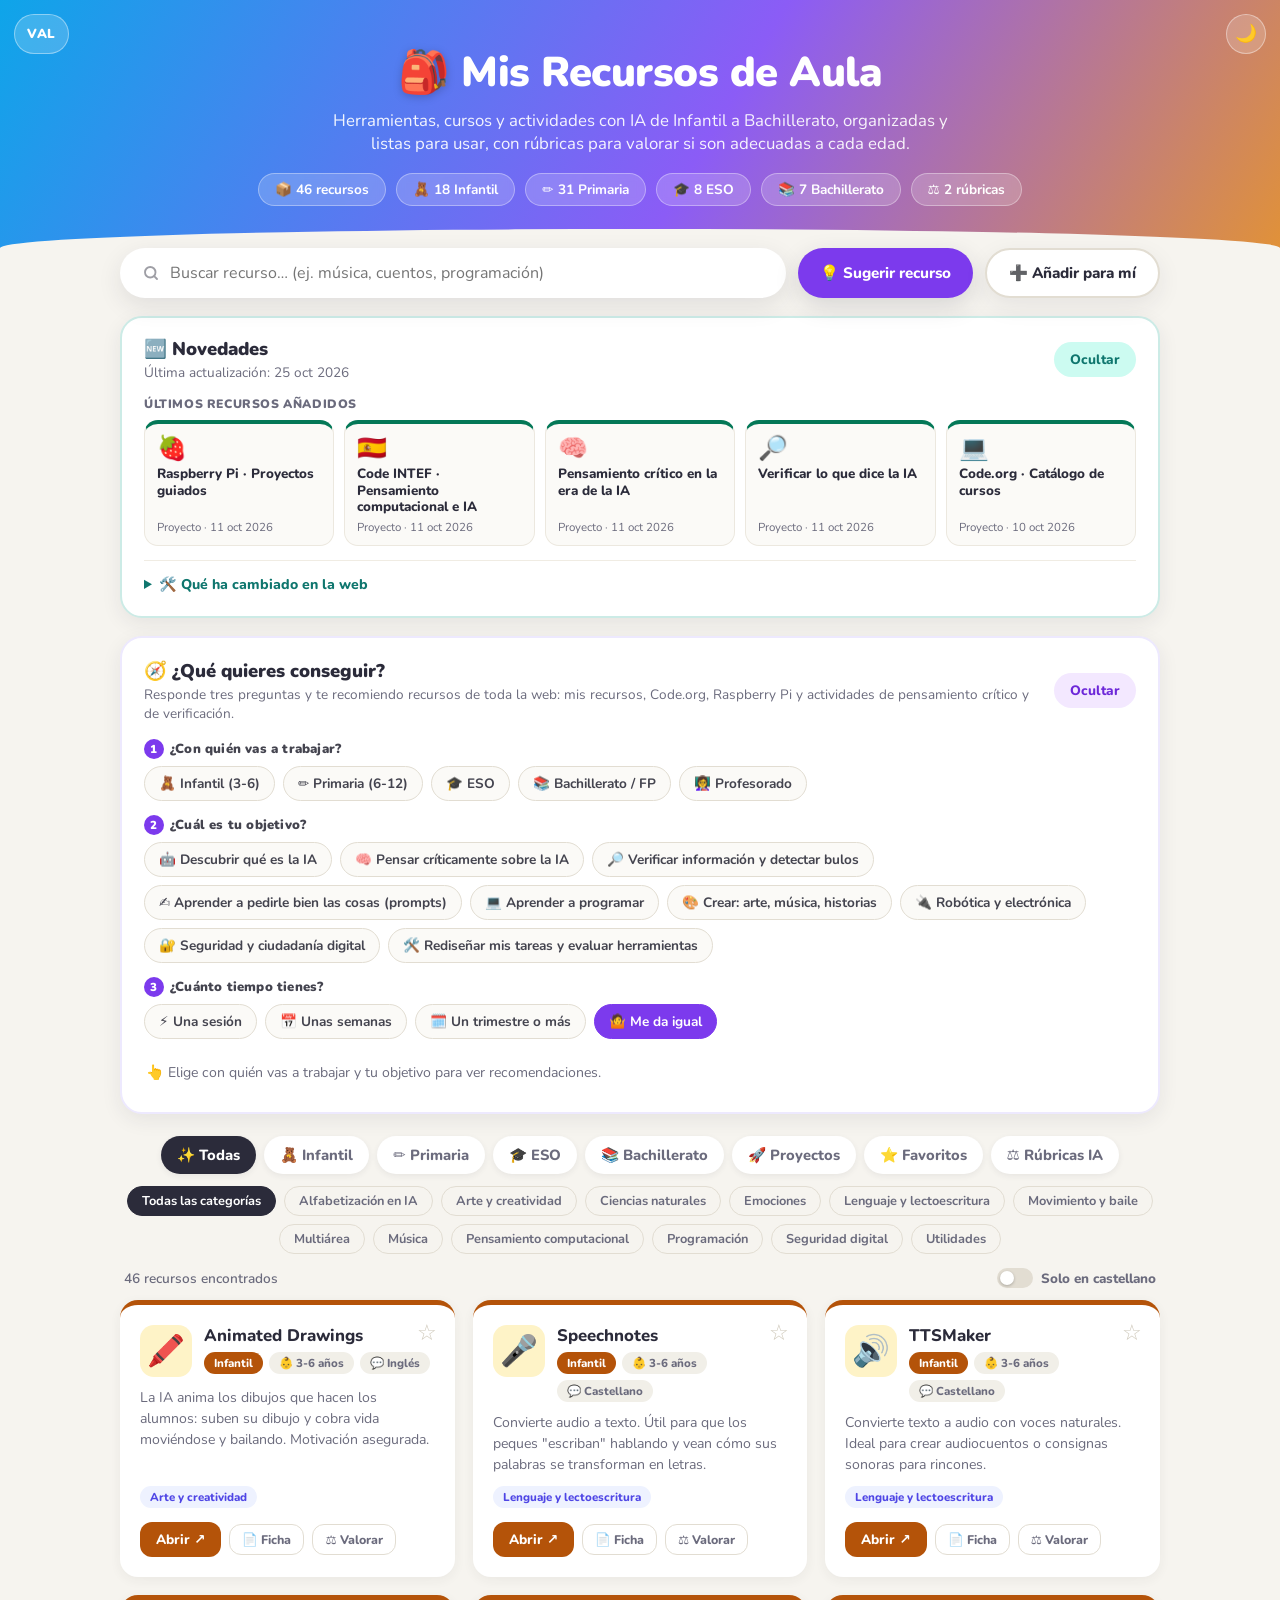
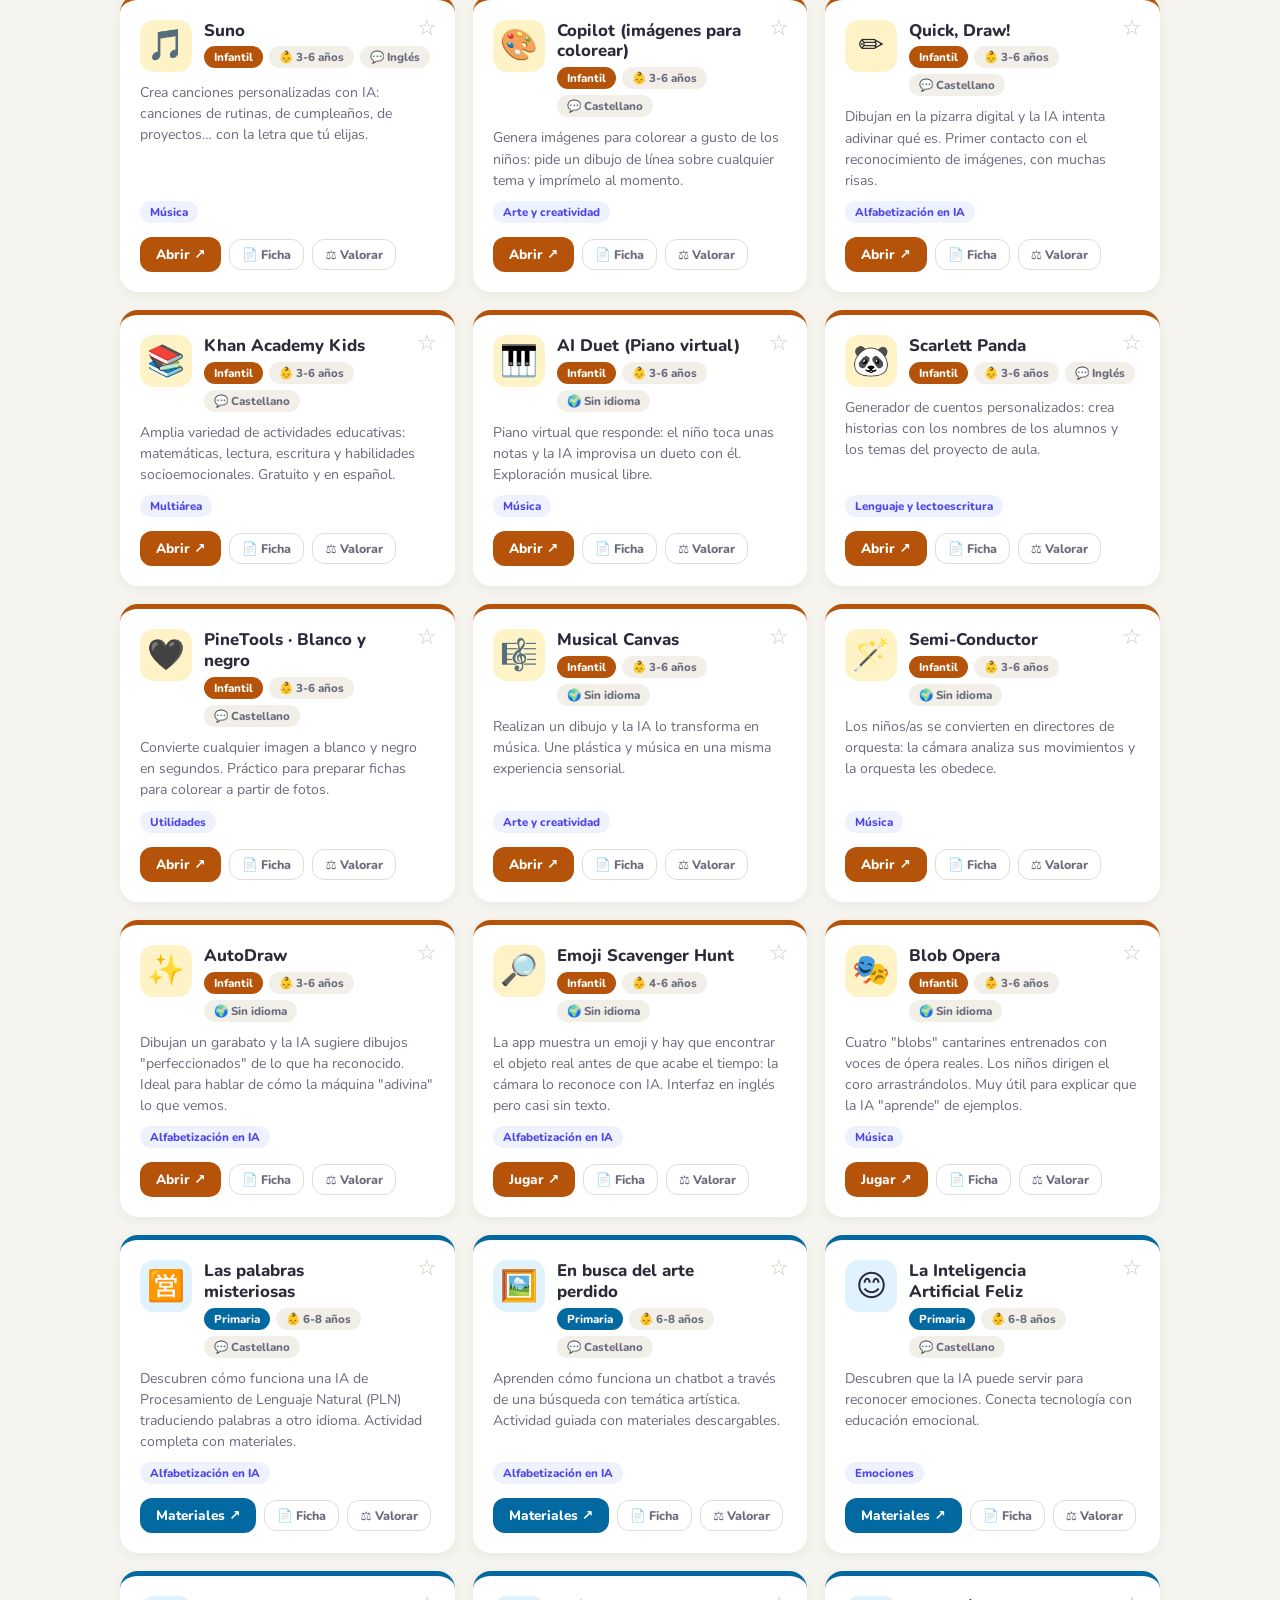
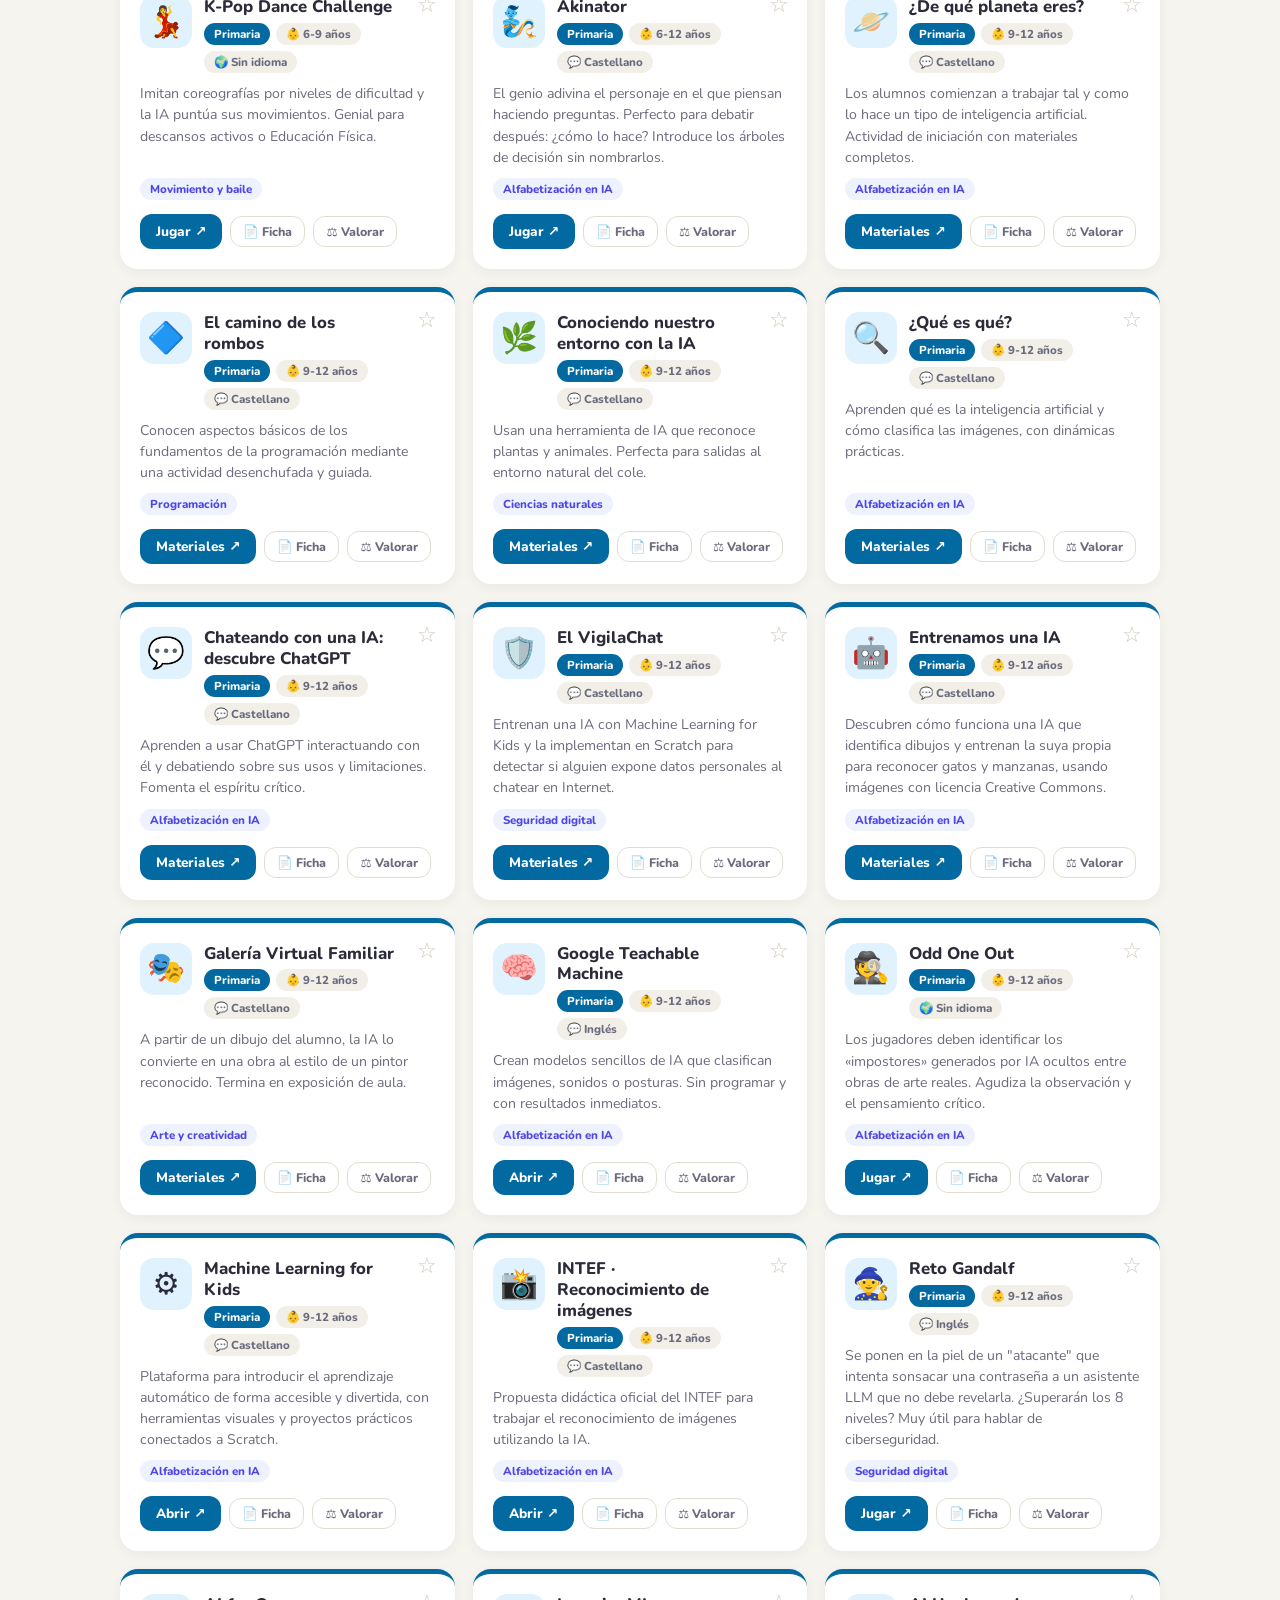
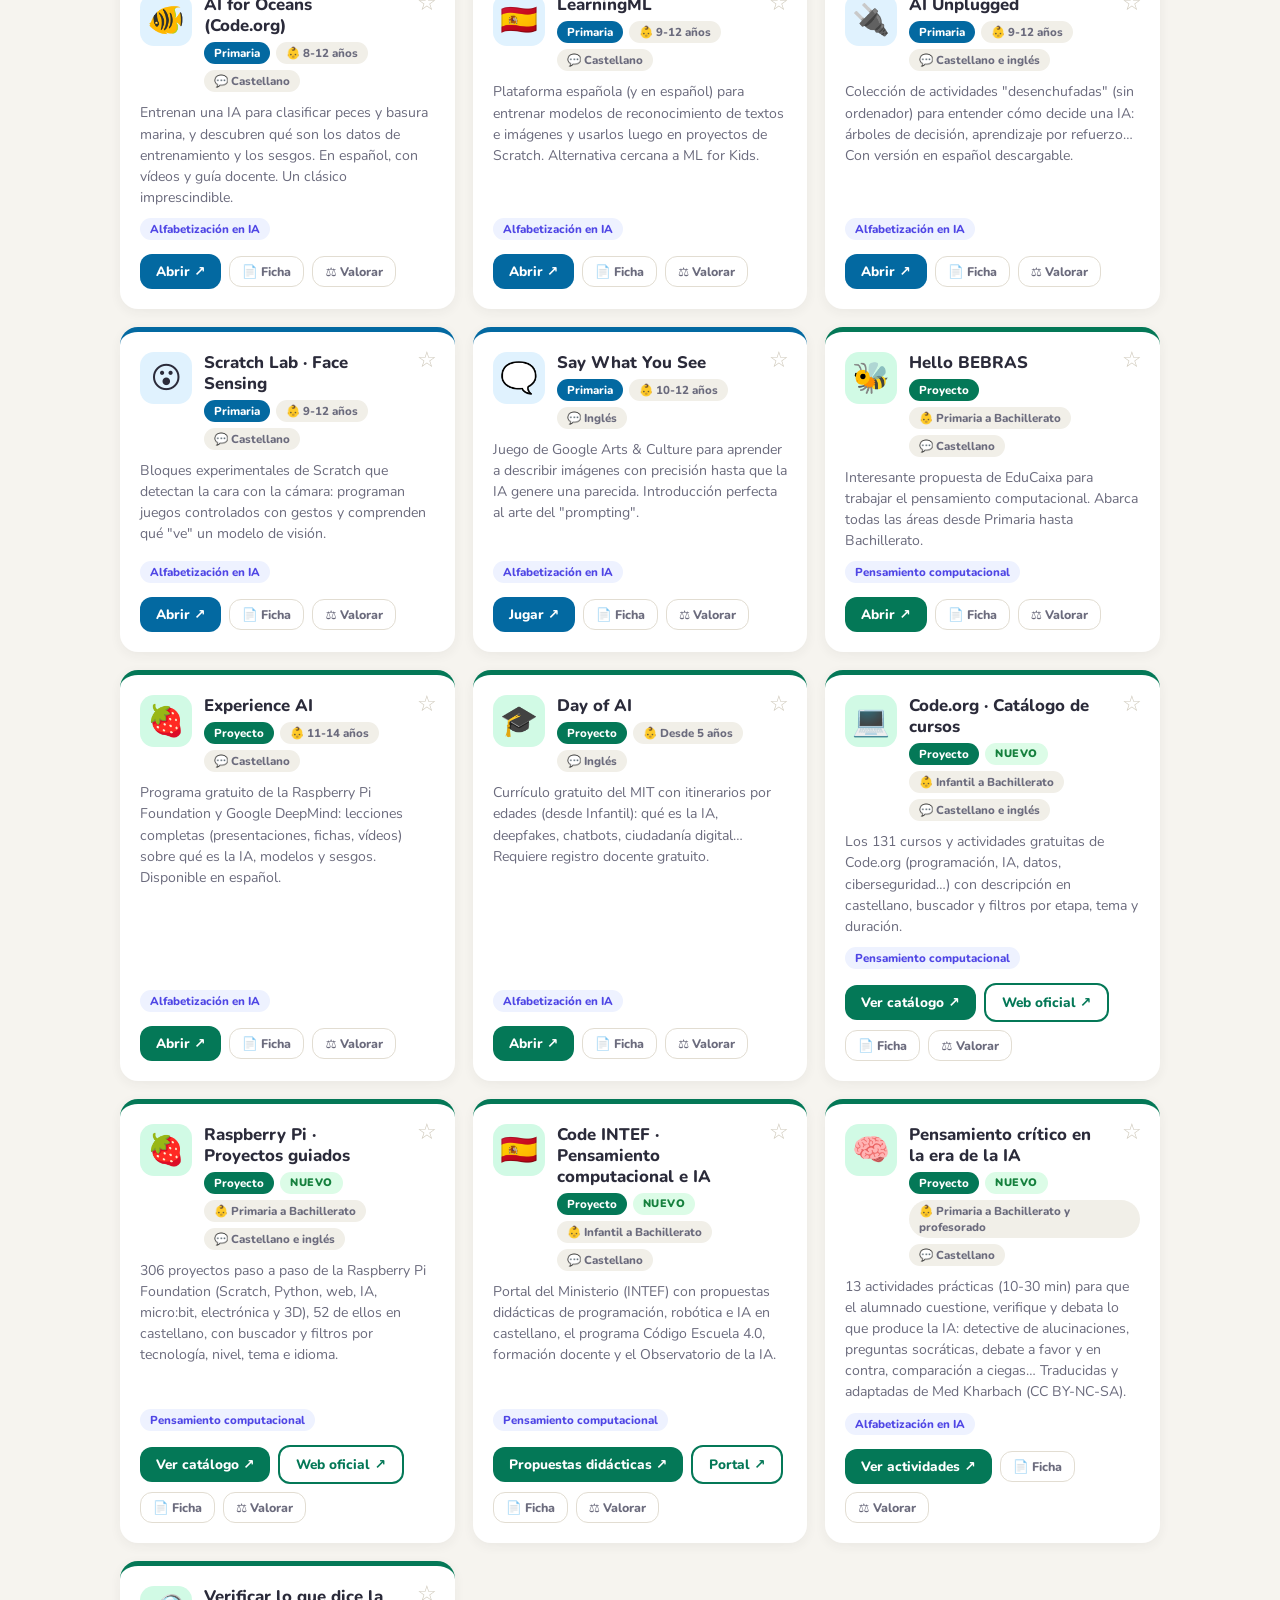
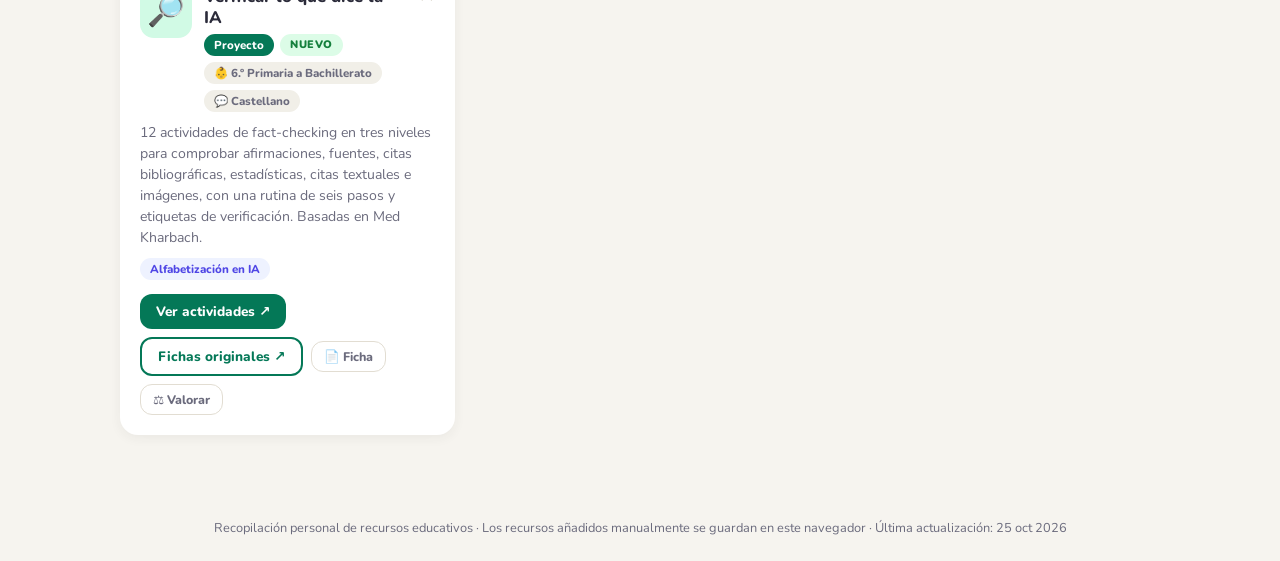
==== commit d6f7c425: "Revisión final: contraste y accesibilidad (WCAG AA), HTML válido, etiquetas de formularios, icono de" ====
--- a/index.html
+++ b/index.html
@@ -5,16 +5,17 @@
 <meta name="viewport" content="width=device-width, initial-scale=1.0">
 <title>Recursos de Aula · IA de Infantil a Bachillerato</title>
 <meta name="description" content="Herramientas, cursos y actividades con IA de Infantil a Bachillerato, con rúbricas para valorar si son adecuadas a cada edad.">
+<link rel="icon" href="data:image/svg+xml,%3Csvg xmlns=%22http://www.w3.org/2000/svg%22 viewBox=%220 0 100 100%22%3E%3Ctext y=%22.9em%22 font-size=%2290%22%3E🎒%3C/text%3E%3C/svg%3E">
 <link rel="preconnect" href="https://fonts.googleapis.com">
 <link href="https://fonts.googleapis.com/css2?family=Nunito:wght@400;600;700;800;900&display=swap" rel="stylesheet">
 <style>
   :root{
     --bg:#f6f4ef; --card:#ffffff; --ink:#2b2b3a; --muted:#6b6b7d;
-    --infantil:#f59e0b; --infantil-soft:#fef3c7;
-    --primaria:#0ea5e9; --primaria-soft:#e0f2fe;
-    --secundaria:#8b5cf6; --secundaria-soft:#ede9fe;
-    --proyecto:#10b981; --proyecto-soft:#d1fae5;
-    --bach:#6366f1; --bach-soft:#e0e7ff;
+    --infantil:#b45309; --infantil-soft:#fef3c7;
+    --primaria:#0369a1; --primaria-soft:#e0f2fe;
+    --secundaria:#7c3aed; --secundaria-soft:#ede9fe;
+    --proyecto:#047857; --proyecto-soft:#d1fae5;
+    --bach:#4f46e5; --bach-soft:#e0e7ff;
     --field:#fbfaf7; --line:#e2ddd2; --line-2:#ece8df; --line-strong:#cfc9bb; --line-soft:#f0ece3;
     --chip-bg:#f1efe8; --chip-hover:#e6e3d8; --label:#44444f; --on-ink:#fff;
     --nov:#0d9488; --nov-soft:#ccfbf1; --nov-ink:#0f766e; --nov-line:#ccebe6;
@@ -155,7 +156,7 @@
     cursor:pointer;font:inherit;color:var(--ink);transition:.18s;display:flex;gap:14px;align-items:flex-start}
   .rub-pick:hover{border-color:var(--line-strong);transform:translateY(-2px)}
   .rub-pick.active{border-color:var(--rubrica);background:var(--rubrica-soft)}
-  .rub-pick .step{flex-shrink:0;width:34px;height:34px;border-radius:50%;display:grid;place-items:center;
+  .rub-pick .step{display:grid;flex-shrink:0;width:34px;height:34px;border-radius:50%;display:grid;place-items:center;
     font-weight:900;background:var(--card);border:2px solid currentColor;color:var(--rubrica)}
   .rub-pick strong{display:block;font-size:1rem;font-weight:900}
   .rub-pick span{display:block;font-size:.82rem;color:var(--muted);margin-top:3px;line-height:1.45}
@@ -230,7 +231,7 @@
   .rub-actions .sec{background:var(--chip-bg);color:var(--ink)} .rub-actions .sec:hover{background:var(--chip-hover)}
   .rub-actions button[disabled]{opacity:.6;cursor:wait}
   .rub-intro .nb-tip{margin-top:12px;padding:10px 14px;border-radius:12px;background:var(--rubrica-soft);color:var(--ink)}
-  .nb-tip a{color:var(--rubrica);font-weight:800}
+  .nb-tip a{color:#be123c;font-weight:800}
   .fund{font-size:.78rem;color:var(--muted);line-height:1.5;margin-top:14px}
 
   @media (max-width:760px){
@@ -282,7 +283,7 @@
   .rc{border:1.5px solid var(--line-2);border-radius:16px;padding:14px;display:flex;flex-direction:column;gap:7px;background:var(--card);transition:.15s}
   .rc:hover{border-color:#c4b5fd;transform:translateY(-2px)}
   .rc-src{font-size:.68rem;font-weight:900;letter-spacing:.3px;padding:3px 9px;border-radius:999px;align-self:flex-start}
-  .rc h4{font-size:.95rem;font-weight:800;line-height:1.25}
+  .rc h3{font-size:.95rem;font-weight:800;line-height:1.25}
   .rc p{font-size:.82rem;color:var(--muted);line-height:1.45;flex-grow:1}
   .rc-why{font-size:.74rem;font-weight:700;color:#6d28d9}
   .rc a,.rc button.go2{align-self:flex-start;text-decoration:none;font:inherit;font-weight:800;font-size:.8rem;padding:6px 13px;border-radius:10px;color:#fff;background:#7c3aed;border:none;cursor:pointer}
@@ -488,6 +489,14 @@
     .nov-badge{order:3;width:100%;text-align:center}
   }
   @media print{.nov{display:none!important}}
+
+  /* ===== Accesibilidad (revisión final) ===== */
+  .rub-pick .rp-txt{display:block;font-size:inherit;color:var(--ink);margin-top:0}
+  .rub-pick .step{font-size:1rem;margin-top:0}
+  .rub-pick.active span span,.veredicto .vp{color:#57534e}
+  .tab[data-etapa="favoritos"].active{background:#b45309}
+  .lp-btn.pri{background:#b45309;border-color:#b45309;color:#fff}
+  .fav-btn.on,.fav-btn:hover{color:#d97706}
 </style>
 <link rel="stylesheet" href="tema.css">
 <script>(function(){var t=null;try{t=localStorage.getItem("tema")}catch(e){}var d=t?t==="oscuro":!!(window.matchMedia&&matchMedia("(prefers-color-scheme: dark)").matches);document.documentElement.dataset.theme=d?"dark":"light";})();</script>
@@ -501,13 +510,14 @@
   <div class="stats" id="stats"></div>
 </header>
 
+<main id="contenido">
 <div class="toolbar">
   <div class="search-box">
     <svg width="18" height="18" viewBox="0 0 24 24" fill="none" stroke="currentColor" stroke-width="2.5" stroke-linecap="round"><circle cx="11" cy="11" r="7"/><path d="m20 20-3.5-3.5"/></svg>
     <input id="search" type="search" placeholder="Buscar recurso… (ej. música, cuentos, programación)">
   </div>
   <a class="btn-add btn-sug" href="https://docs.google.com/forms/d/e/1FAIpQLScXIdWQmBWoYu3mK4ap3EAeZCtEFbtjb1sVy2T3nXm9a5tOEQ/viewform" target="_blank" rel="noopener" title="Propón un recurso para que se publique en esta web">💡 Sugerir recurso</a>
-  <button class="btn-add btn-mio" id="btnAdd" title="Guarda un recurso solo en este navegador">➕ Añadir para mí</button>
+  <button type="button" class="btn-add btn-mio" id="btnAdd" title="Guarda un recurso solo en este navegador">➕ Añadir para mí</button>
 </div>
 
 <section class="nov" id="nov" aria-label="Novedades"></section>
@@ -531,14 +541,14 @@
 </section>
 
 <nav class="tabs" id="tabs">
-  <button class="tab active" data-etapa="todas">✨ Todas</button>
-  <button class="tab" data-etapa="infantil">🧸 Infantil</button>
-  <button class="tab" data-etapa="primaria">✏️ Primaria</button>
-  <button class="tab" data-etapa="eso">🎓 ESO</button>
-  <button class="tab" data-etapa="bach">📚 Bachillerato</button>
-  <button class="tab" data-etapa="proyecto">🚀 Proyectos</button>
-  <button class="tab tab-fav" data-etapa="favoritos">⭐ Favoritos <span class="tab-n" id="favN"></span></button>
-  <button class="tab" data-etapa="rubricas">⚖️ Rúbricas IA</button>
+  <button type="button" class="tab active" data-etapa="todas">✨ Todas</button>
+  <button type="button" class="tab" data-etapa="infantil">🧸 Infantil</button>
+  <button type="button" class="tab" data-etapa="primaria">✏️ Primaria</button>
+  <button type="button" class="tab" data-etapa="eso">🎓 ESO</button>
+  <button type="button" class="tab" data-etapa="bach">📚 Bachillerato</button>
+  <button type="button" class="tab" data-etapa="proyecto">🚀 Proyectos</button>
+  <button type="button" class="tab tab-fav" data-etapa="favoritos">⭐ Favoritos <span class="tab-n" id="favN"></span></button>
+  <button type="button" class="tab" data-etapa="rubricas">⚖️ Rúbricas IA</button>
 </nav>
 
 <section class="lista-panel" id="listaPanel" hidden aria-live="polite"></section>
@@ -550,7 +560,7 @@
   </label>
 </div>
 <div class="etapa-nota" id="etapaNota" hidden></div>
-<main class="grid" id="grid"></main>
+<div class="grid" id="grid"></div>
 
 <!-- ===== Sección de rúbricas ===== -->
 <section class="rub" id="rub">
@@ -559,26 +569,28 @@
     <p data-i18n="rubIntro">Dos rúbricas complementarias que se aplican en orden. Primero se valida <strong>la herramienta</strong> (aspectos legales, de datos y de edad mínima) y, después, <strong>la actividad concreta</strong> que se quiere hacer con ella (aspectos pedagógicos). Marca las casillas y el semáforo calcula el dictamen automáticamente.</p>
     <p class="nb-tip" data-i18n="nbTip">💬 <strong>¿Dudas al aplicarlas?</strong> Pregunta al <a href="https://notebook.google.com/notebook/54c403dc-e190-4c6c-bfb1-77b207a53b6f" target="_blank" rel="noopener">cuaderno de Gemini NotebookLM con las rúbricas ↗</a></p>
     <div class="rub-flow">
-      <button class="rub-pick" data-rub="herramienta">
-        <div class="step">1</div>
-        <div><strong>🛠️ Herramienta · rúbrica institucional</strong>
-        <span>Para el equipo directivo o la comisión. ¿Puede usarse esta herramienta con alumnado de esta etapa? RGPD, consentimiento, términos de servicio.</span></div>
+      <button type="button" class="rub-pick" data-rub="herramienta">
+        <span class="step">1</span>
+        <span class="rp-txt"><strong>🛠️ Herramienta · rúbrica institucional</strong>
+        <span>Para el equipo directivo o la comisión. ¿Puede usarse esta herramienta con alumnado de esta etapa? RGPD, consentimiento, términos de servicio.</span></span>
       </button>
-      <button class="rub-pick" data-rub="actividad">
-        <div class="step">2</div>
-        <div><strong>🎯 Actividad · rúbrica pedagógica</strong>
-        <span>Para el docente o el departamento. ¿Esta actividad concreta con IA es adecuada a la edad y no sustituye el esfuerzo cognitivo del alumnado?</span></div>
+      <button type="button" class="rub-pick" data-rub="actividad">
+        <span class="step">2</span>
+        <span class="rp-txt"><strong>🎯 Actividad · rúbrica pedagógica</strong>
+        <span>Para el docente o el departamento. ¿Esta actividad concreta con IA es adecuada a la edad y no sustituye el esfuerzo cognitivo del alumnado?</span></span>
       </button>
     </div>
   </div>
   <div id="rubBody"></div>
 </section>
 
+</main>
+
 <footer>Recopilación personal de recursos educativos · Los recursos añadidos manualmente se guardan en este navegador</footer>
 
 <!-- Ficha de recurso -->
 <div class="overlay ficha-ov" id="fichaOv" aria-hidden="true">
-  <article class="ficha" id="ficha" role="dialog" aria-modal="true" aria-labelledby="fichaTitulo" tabindex="-1"></article>
+  <div class="ficha" id="ficha" role="dialog" aria-modal="true" aria-labelledby="fichaTitulo" tabindex="-1"></div>
 </div>
 
 <!-- Modal añadir recurso -->
@@ -587,11 +599,11 @@
     <h2>➕ Añadir un recurso</h2>
     <p class="sub" data-i18n="modalSub">Se guardará <strong>solo en este navegador</strong> y aparecerá con la etiqueta <strong>MÍO</strong>; nadie más lo verá. Si quieres que se publique en la web para todo el mundo, <a href="https://docs.google.com/forms/d/e/1FAIpQLScXIdWQmBWoYu3mK4ap3EAeZCtEFbtjb1sVy2T3nXm9a5tOEQ/viewform" target="_blank" rel="noopener">sugiérelo aquí</a>.</p>
     <div class="row2">
-      <div class="field"><label>Nombre *</label><input id="fNombre" required maxlength="80" placeholder="Ej. Mi actividad de IA"></div>
-      <div class="field"><label>Emoji (icono)</label><input id="fIcon" maxlength="4" placeholder="⭐"></div>
+      <div class="field"><label for="fNombre">Nombre *</label><input type="text" id="fNombre" required maxlength="80" placeholder="Ej. Mi actividad de IA"></div>
+      <div class="field"><label for="fIcon">Emoji (icono)</label><input type="text" id="fIcon" maxlength="4" placeholder="⭐"></div>
     </div>
     <div class="row2">
-      <div class="field"><label>Etapa *</label>
+      <div class="field"><label for="fEtapa">Etapa *</label>
         <select id="fEtapa" required>
           <option value="infantil">🧸 Infantil</option>
           <option value="primaria" selected>✏️ Primaria</option>
@@ -600,14 +612,14 @@
           <option value="proyecto">🚀 Proyecto</option>
         </select>
       </div>
-      <div class="field"><label>Edad recomendada</label><input id="fEdad" maxlength="30" placeholder="Ej. 6-8 años"></div>
+      <div class="field"><label for="fEdad">Edad recomendada</label><input type="text" id="fEdad" maxlength="30" placeholder="Ej. 6-8 años"></div>
     </div>
     <div class="row2">
-      <div class="field"><label>Categoría</label>
-        <input id="fCat" list="catList" maxlength="40" placeholder="Ej. IA y pensamiento computacional">
+      <div class="field"><label for="fCat">Categoría</label>
+        <input type="text" id="fCat" list="catList" maxlength="40" placeholder="Ej. IA y pensamiento computacional">
         <datalist id="catList"></datalist>
       </div>
-      <div class="field"><label>Idioma</label>
+      <div class="field"><label for="fIdioma">Idioma</label>
         <select id="fIdioma">
           <option value="es" selected>Castellano</option>
           <option value="mix">Castellano e inglés</option>
@@ -616,8 +628,8 @@
         </select>
       </div>
     </div>
-    <div class="field"><label>Descripción</label><textarea id="fDesc" maxlength="400" placeholder="¿Para qué lo usas en el aula?"></textarea></div>
-    <div class="field"><label>Enlace (URL) *</label><input id="fUrl" type="url" required placeholder="https://…"></div>
+    <div class="field"><label for="fDesc">Descripción</label><textarea id="fDesc" maxlength="400" placeholder="¿Para qué lo usas en el aula?"></textarea></div>
+    <div class="field"><label for="fUrl">Enlace (URL) *</label><input id="fUrl" type="url" required placeholder="https://…"></div>
     <p class="form-error" id="formError">Revisa los campos obligatorios (el enlace debe empezar por http).</p>
     <div class="modal-actions">
       <button type="button" class="btn ghost" id="btnCancel">Cancelar</button>
@@ -1000,13 +1012,13 @@
 function renderRubrica(){
   document.querySelectorAll('.rub-pick').forEach(b=>b.classList.toggle('active', b.dataset.rub===rubActiva));
   const R=RUBRICAS[rubActiva], S=rubState[rubActiva], T=R.tramos[S.tramo];
-  const camposHTML=R.campos.map(([k,l])=>`<div class="field"><label>${l}</label><input data-campo="${k}" value="${esc(S.campos[k]||'')}"></div>`).join('');
+  const camposHTML=R.campos.map(([k,l])=>`<div class="field"><label for="campo-${k}">${l}</label><input type="text" id="campo-${k}" data-campo="${k}" value="${esc(S.campos[k]||'')}"></div>`).join('');
   const filtrosHTML=R.filtros.map((f,i)=>{ const v=S.filtros[i];
     return `<div class="filtro"><div class="fn">${f[0]}</div><div class="fr">${f[1]}</div>
       <div class="yn"><button class="si${v==='si'?' on':''}" data-filtro="${i}" data-v="si">✓ ${tr('Cumple')}</button>
       <button class="no${v==='no'?' on':''}" data-filtro="${i}" data-v="no">✗ ${tr('No cumple')}</button></div></div>`; }).join('');
   const tramosHTML=Object.entries(TRAMOS).map(([k,t])=>
-    `<button class="tramo${S.tramo===k?' active':''}" data-t="${k}">${t.icon} ${k} · ${t.nombre} <span style="opacity:.75;font-weight:600">(${R.tramos[k].edad})</span></button>`).join('');
+    `<button class="tramo${S.tramo===k?' active':''}" data-t="${k}">${t.icon} ${k} · ${t.nombre} <span style="font-weight:600">(${R.tramos[k].edad})</span></button>`).join('');
   const dimsHTML=T.dims.map((d,i)=>{ const v=S.dims[S.tramo+i];
     const c=(cls,txt,lbl)=>`<button class="cell ${cls}${v===cls?' sel':''}" data-dim="${i}" data-v="${cls}"><span class="lbl">${lbl}</span>${txt}</button>`;
     return `<div class="dim-name">${d[0]}${R.criterioCol&&d[1]?`<small>${d[1]}</small>`:''}</div>
@@ -1041,8 +1053,8 @@
       <h3><span class="num">3</span> ${tr('Dictamen final (semáforo)')}</h3>
       <div class="veredicto" id="veredicto"></div>
       <table class="leyenda no-print">${leyenda}</table>
-      <div class="field" style="margin-top:14px"><label>${tr('Observaciones y ajustes requeridos')}</label>
-        <textarea data-obs="1" placeholder="${tr('Mediación prevista, restricciones, alternativas…')}">${esc(S.obs||'')}</textarea></div>
+      <div class="field" style="margin-top:14px"><label for="rubObs">${tr('Observaciones y ajustes requeridos')}</label>
+        <textarea id="rubObs" data-obs="1" placeholder="${tr('Mediación prevista, restricciones, alternativas…')}">${esc(S.obs||'')}</textarea></div>
       <div class="rub-actions">
         ${rubActiva==='herramienta'?`<button class="pri" data-accion="siguiente">${tr('Siguiente: valorar la actividad →')}</button>`:`<button class="sec" data-accion="anterior">${tr('← Volver a la herramienta')}</button>`}
         <button class="sec" data-accion="pdf">📄 ${tr('Descargar informe (PDF)')}</button>
@@ -1533,7 +1545,7 @@
     etapa:document.getElementById('fEtapa').value,
     icon:document.getElementById('fIcon').value.trim()||'⭐',
     nombre,
-    cat:document.getElementById('fCat').value.trim()||tr('Sin categoría'),
+    cat:document.getElementById('fCat').value.trim()||'Sin categoría',
     edad:document.getElementById('fEdad').value.trim(),
     idioma:document.getElementById('fIdioma').value,
     desc:document.getElementById('fDesc').value.trim(),
@@ -2019,7 +2031,7 @@
         ? `<button class="go2" type="button" data-accion="rubricas">${tr('Abrir rúbricas')}</button>`
         : `<a href="${esc2(it.u)}"${ext?' target="_blank" rel="noopener"':''}>${tr('Abrir')} ${ext?'↗':'→'}</a>`;
       return `<div class="rc"><span class="rc-src" style="background:${bg};color:${fg}">${n}</span>
-        <h4>${esc2(it.t)}</h4><p>${esc2(it.d)}</p><span class="rc-why">✔ ${esc2(porque(it))}</span>${btn}</div>`;
+        <h3>${esc2(it.t)}</h3><p>${esc2(it.d)}</p><span class="rc-why">✔ ${esc2(porque(it))}</span>${btn}</div>`;
     }).join('');
     const total=cand.length;
     const mas=[];
--- a/tema.css
+++ b/tema.css
@@ -6,6 +6,7 @@
    ════════════════════════════════════════════════════════════════ */
 
 :root{color-scheme:light}
+.sr-only{position:absolute;width:1px;height:1px;padding:0;margin:-1px;overflow:hidden;clip:rect(0,0,0,0);white-space:nowrap;border:0}
 
 /* ───────── Botón de tema (lo añade tema.js en la cabecera) ───────── */
 .theme-btn{position:absolute;top:14px;right:14px;z-index:3;width:40px;height:40px;border-radius:50%;
@@ -88,6 +89,16 @@
   [data-theme="dark"] .cell.med:hover{border-color:#854d0e}
   [data-theme="dark"] .cell.no:hover{border-color:#991b1b}
 
+  /* Colores de etapa usados como texto: más claros sobre fondo oscuro */
+  [data-theme="dark"] .infantil a.go.alt{color:#fbbf24} [data-theme="dark"] .primaria a.go.alt{color:#38bdf8}
+  [data-theme="dark"] .eso a.go.alt,[data-theme="dark"] .secundaria a.go.alt{color:#a78bfa}
+  [data-theme="dark"] .bach a.go.alt{color:#a5b4fc} [data-theme="dark"] .proyecto a.go.alt{color:#34d399}
+  [data-theme="dark"] .ficha .links a.go.alt{color:color-mix(in srgb,var(--c) 40%,#fff)}
+  [data-theme="dark"] .lp-kicker{color:#c4b5fd}
+  [data-theme="dark"] .cierre a{color:color-mix(in srgb,var(--pc) 45%,#fff)!important}
+  [data-theme="dark"] .rub-pick.active span span,[data-theme="dark"] .veredicto .vp{color:var(--muted)}
+  [data-theme="dark"] .fav-btn.on,[data-theme="dark"] .fav-btn:hover{color:#fbbf24}
+
   /* Enlaces dentro de texto */
   [data-theme="dark"] .note a,[data-theme="dark"] .modal .sub a,
   [data-theme="dark"] .etapa-nota a{color:#93c5fd}
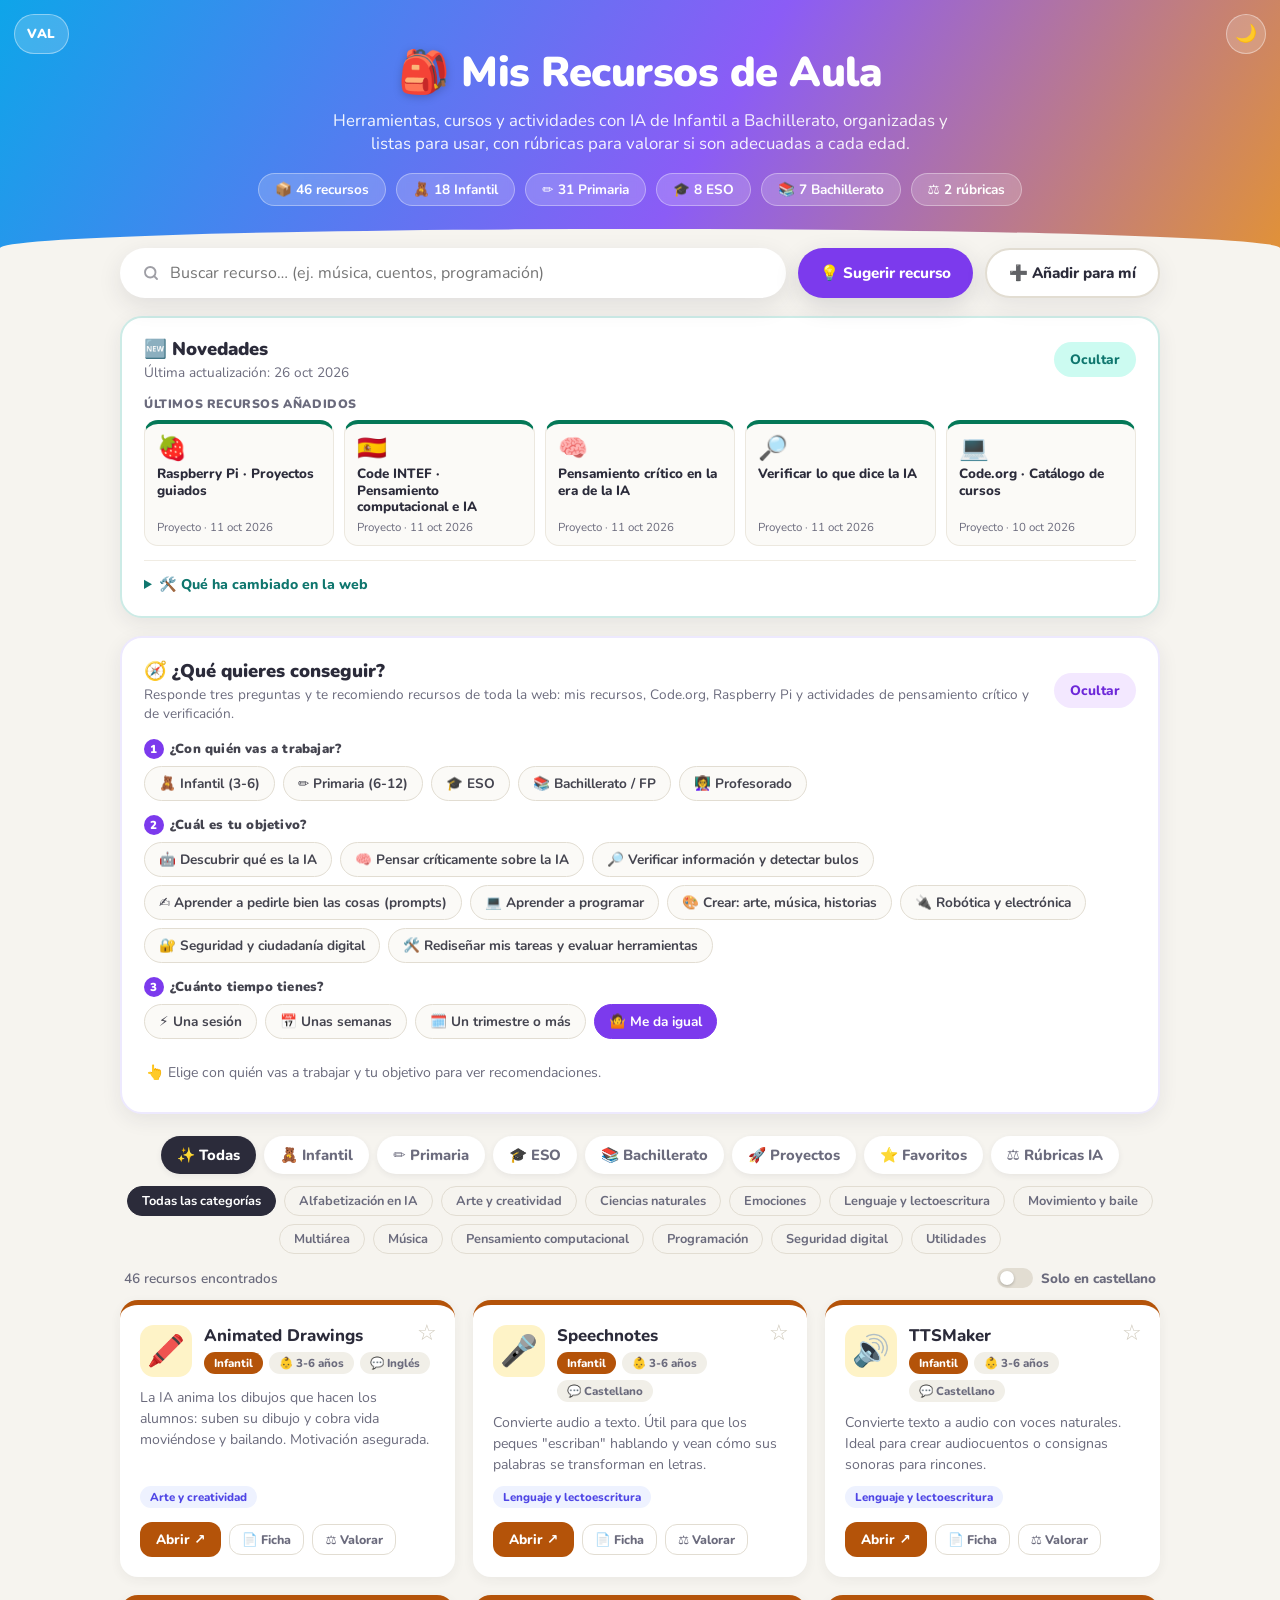
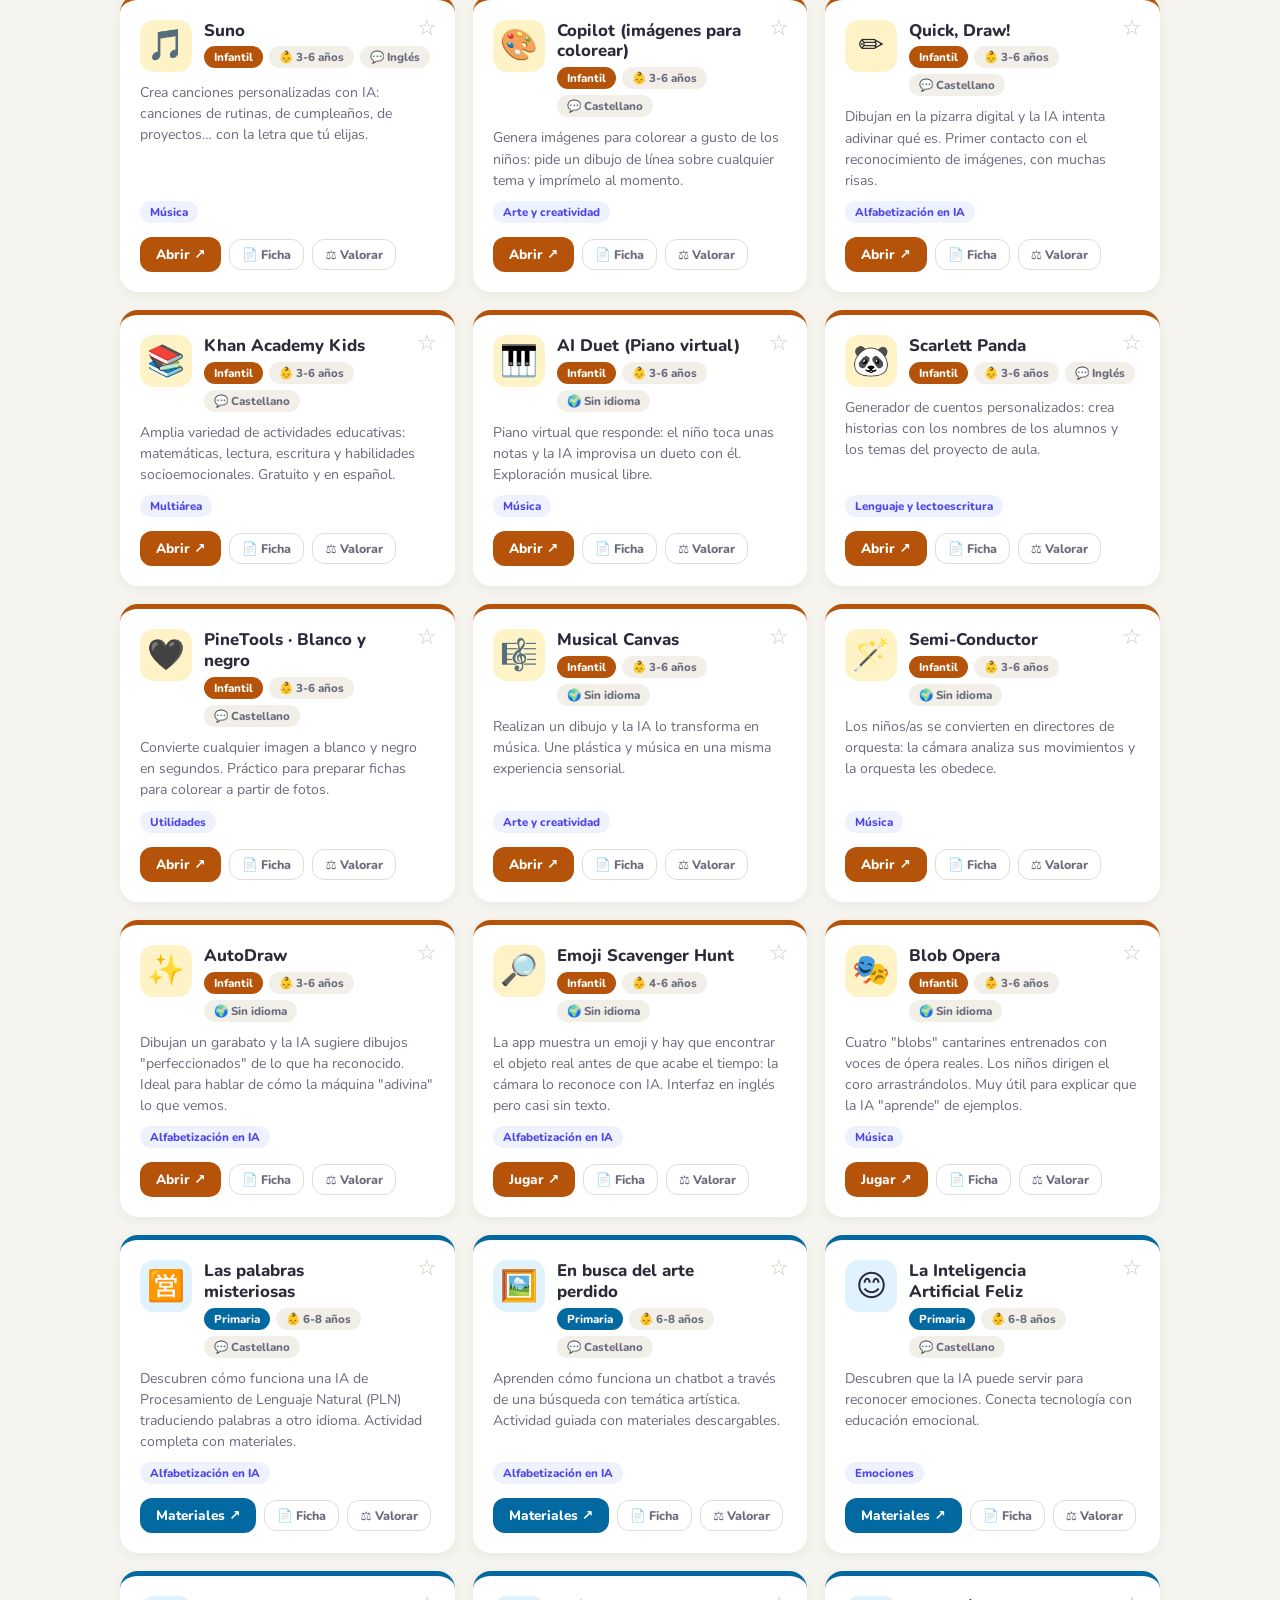
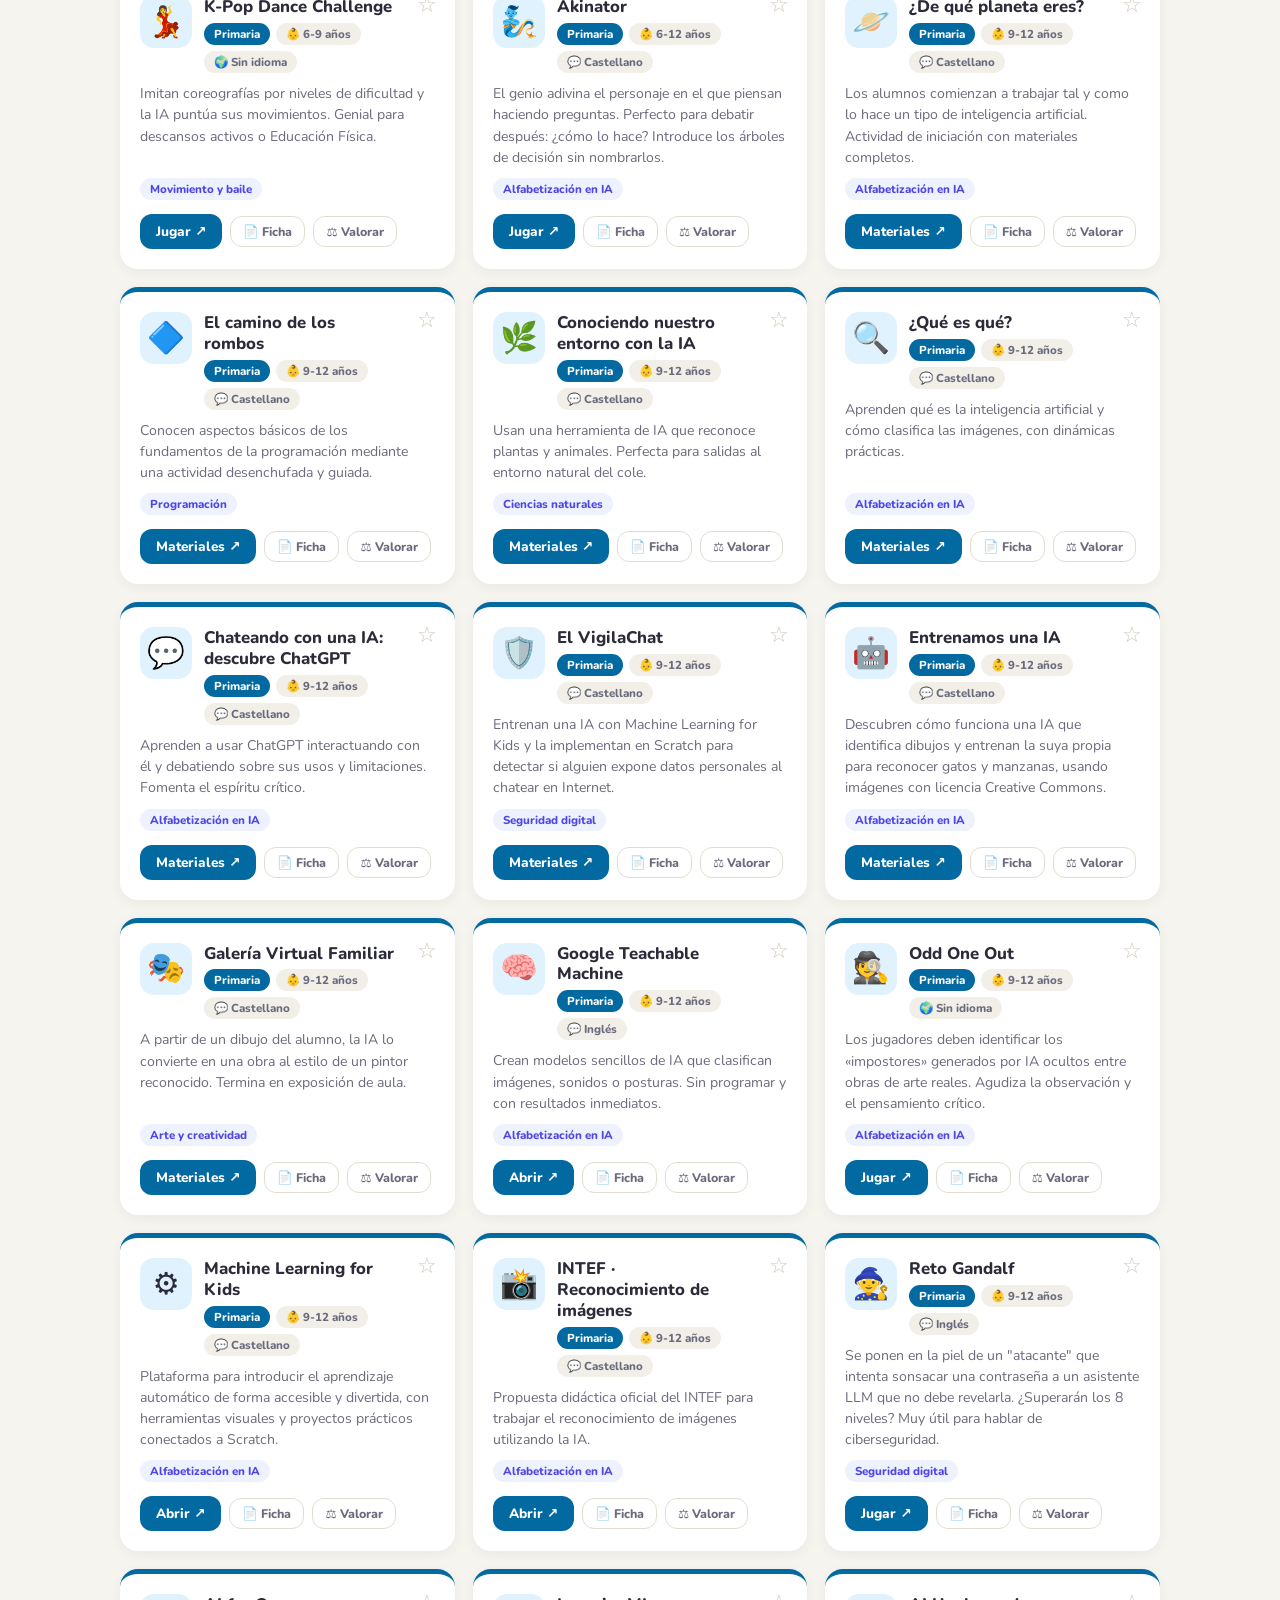
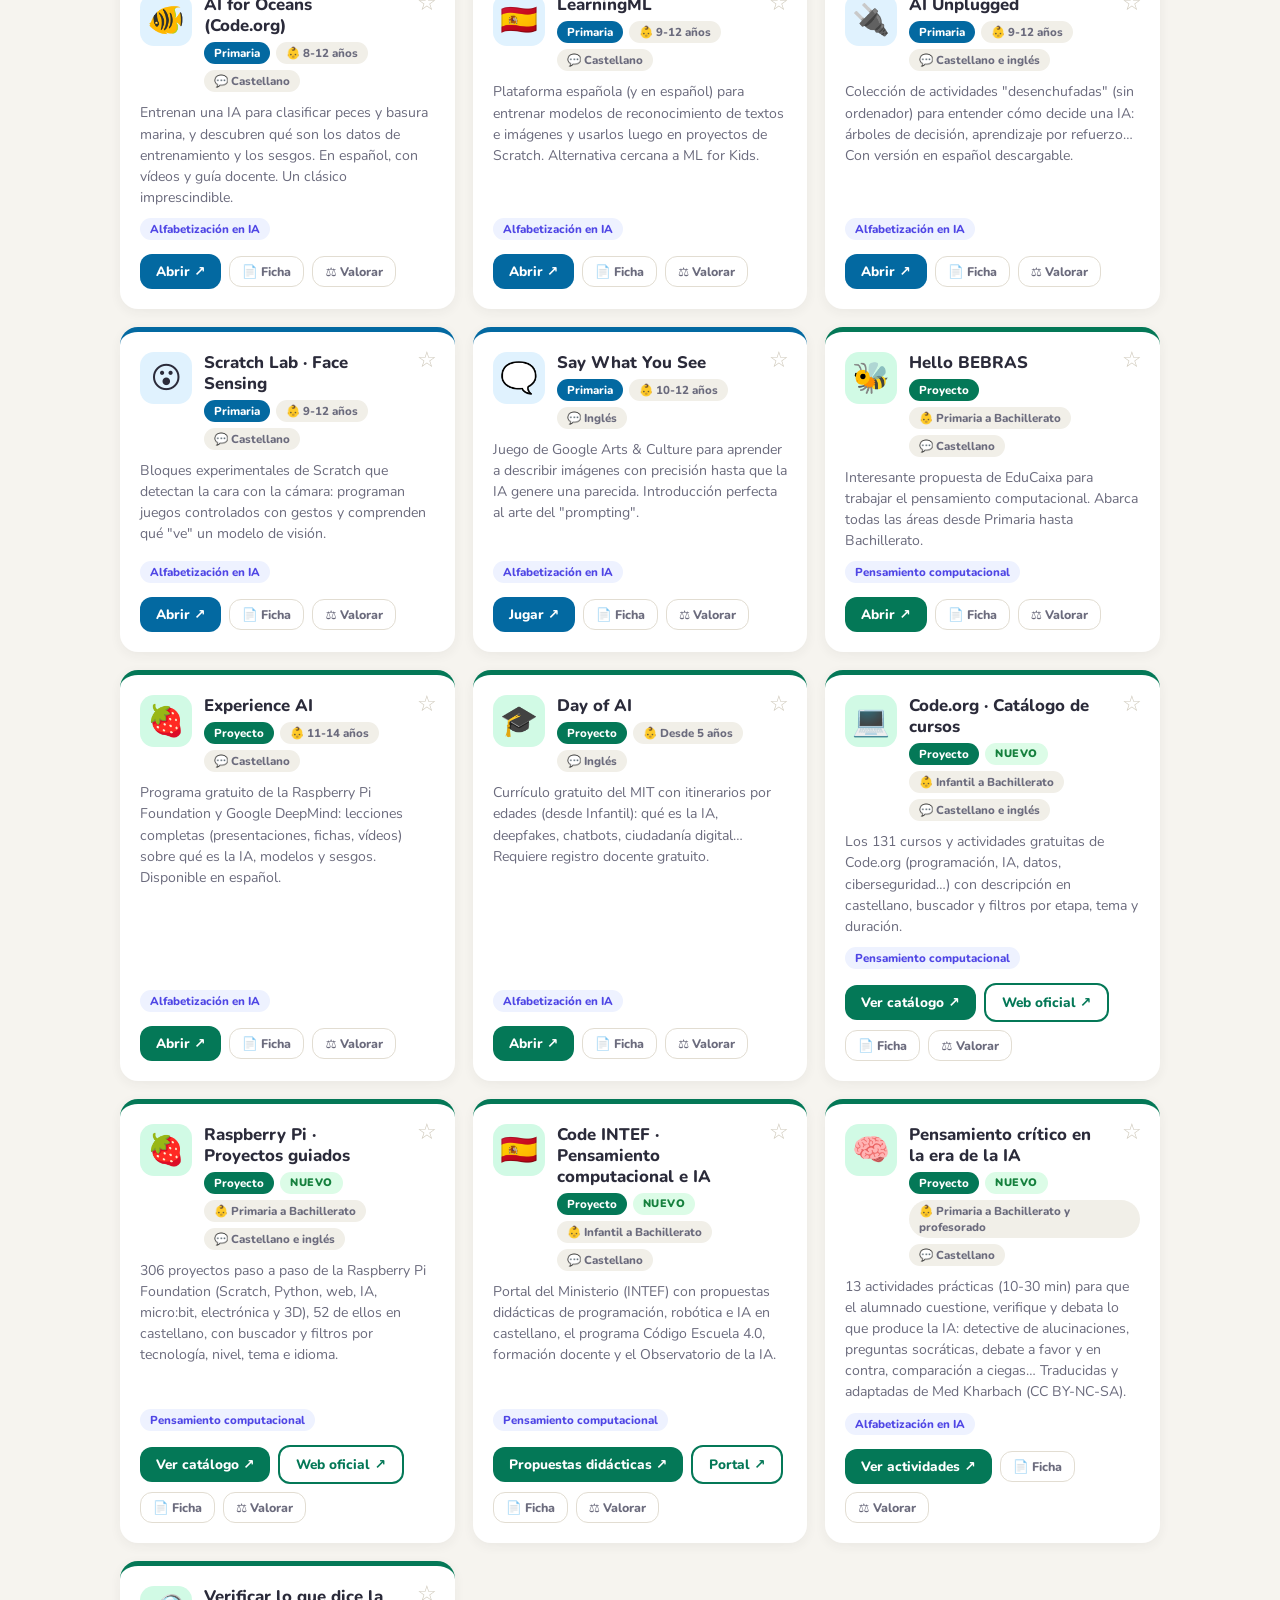
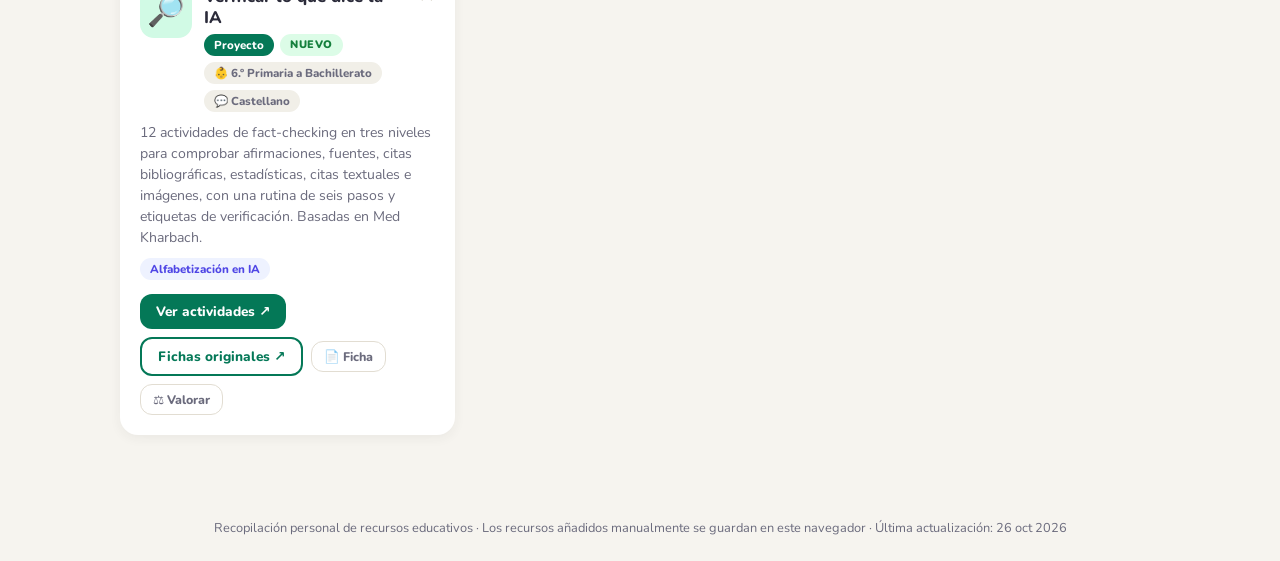
==== commit 8f03f4fa: "Fecha de publicación de las novedades Co-Authored-By: Claude Opus 5.5 <noreply@anthropic.com> Claude" ====
--- a/index.html
+++ b/index.html
@@ -649,7 +649,7 @@
    Añade arriba una entrada cada vez que cambie la web. Los recursos nuevos
    aparecen solos a partir de su fecha «alta». */
 const NOVEDADES_WEB = [
-  {fecha:'2026-10-25', items:[
+  {fecha:'2026-10-26', items:[
     'Pestañas de ESO y Bachillerato, etiqueta de idioma con el filtro «Solo en castellano» y modo oscuro.',
     'Ficha de cada recurso con una idea para usarlo en el aula y la valoración que hayas hecho.',
     'Favoritos: guarda recursos y comparte tu selección con un enlace o un código QR.',
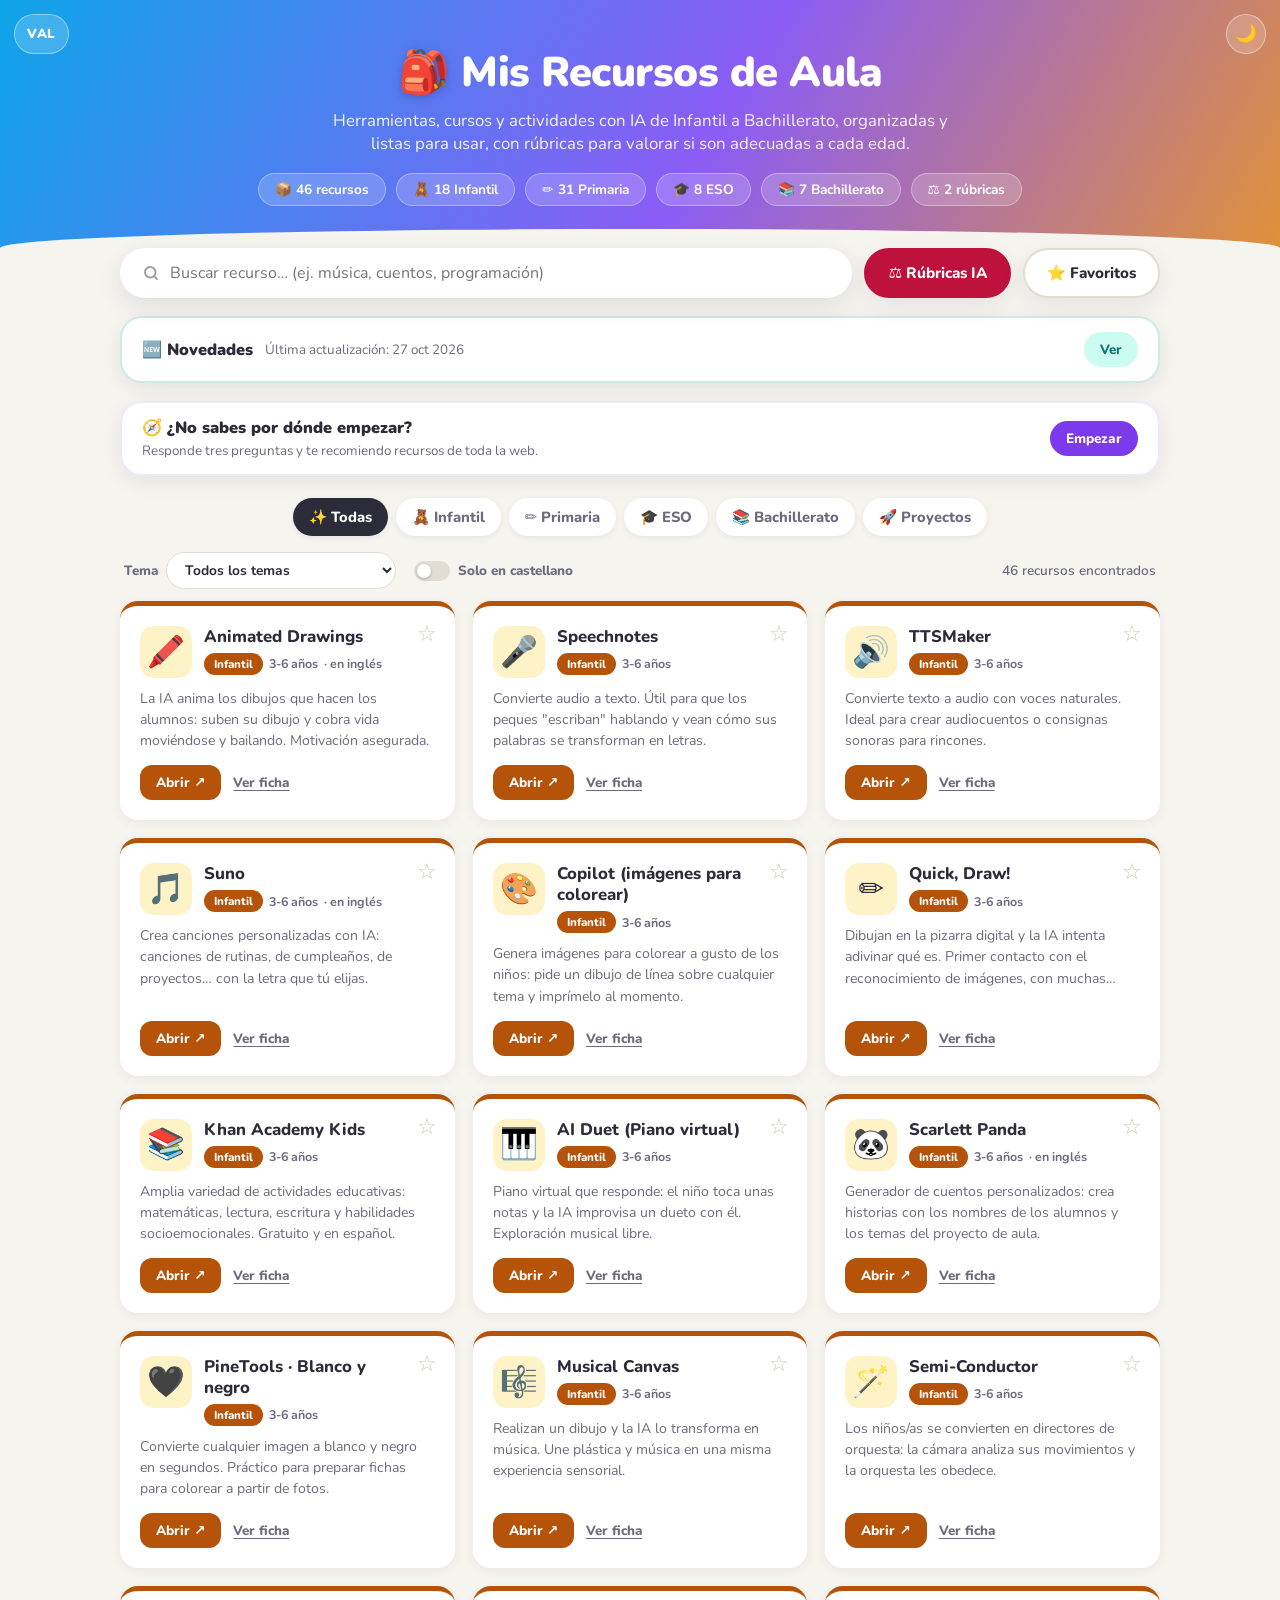
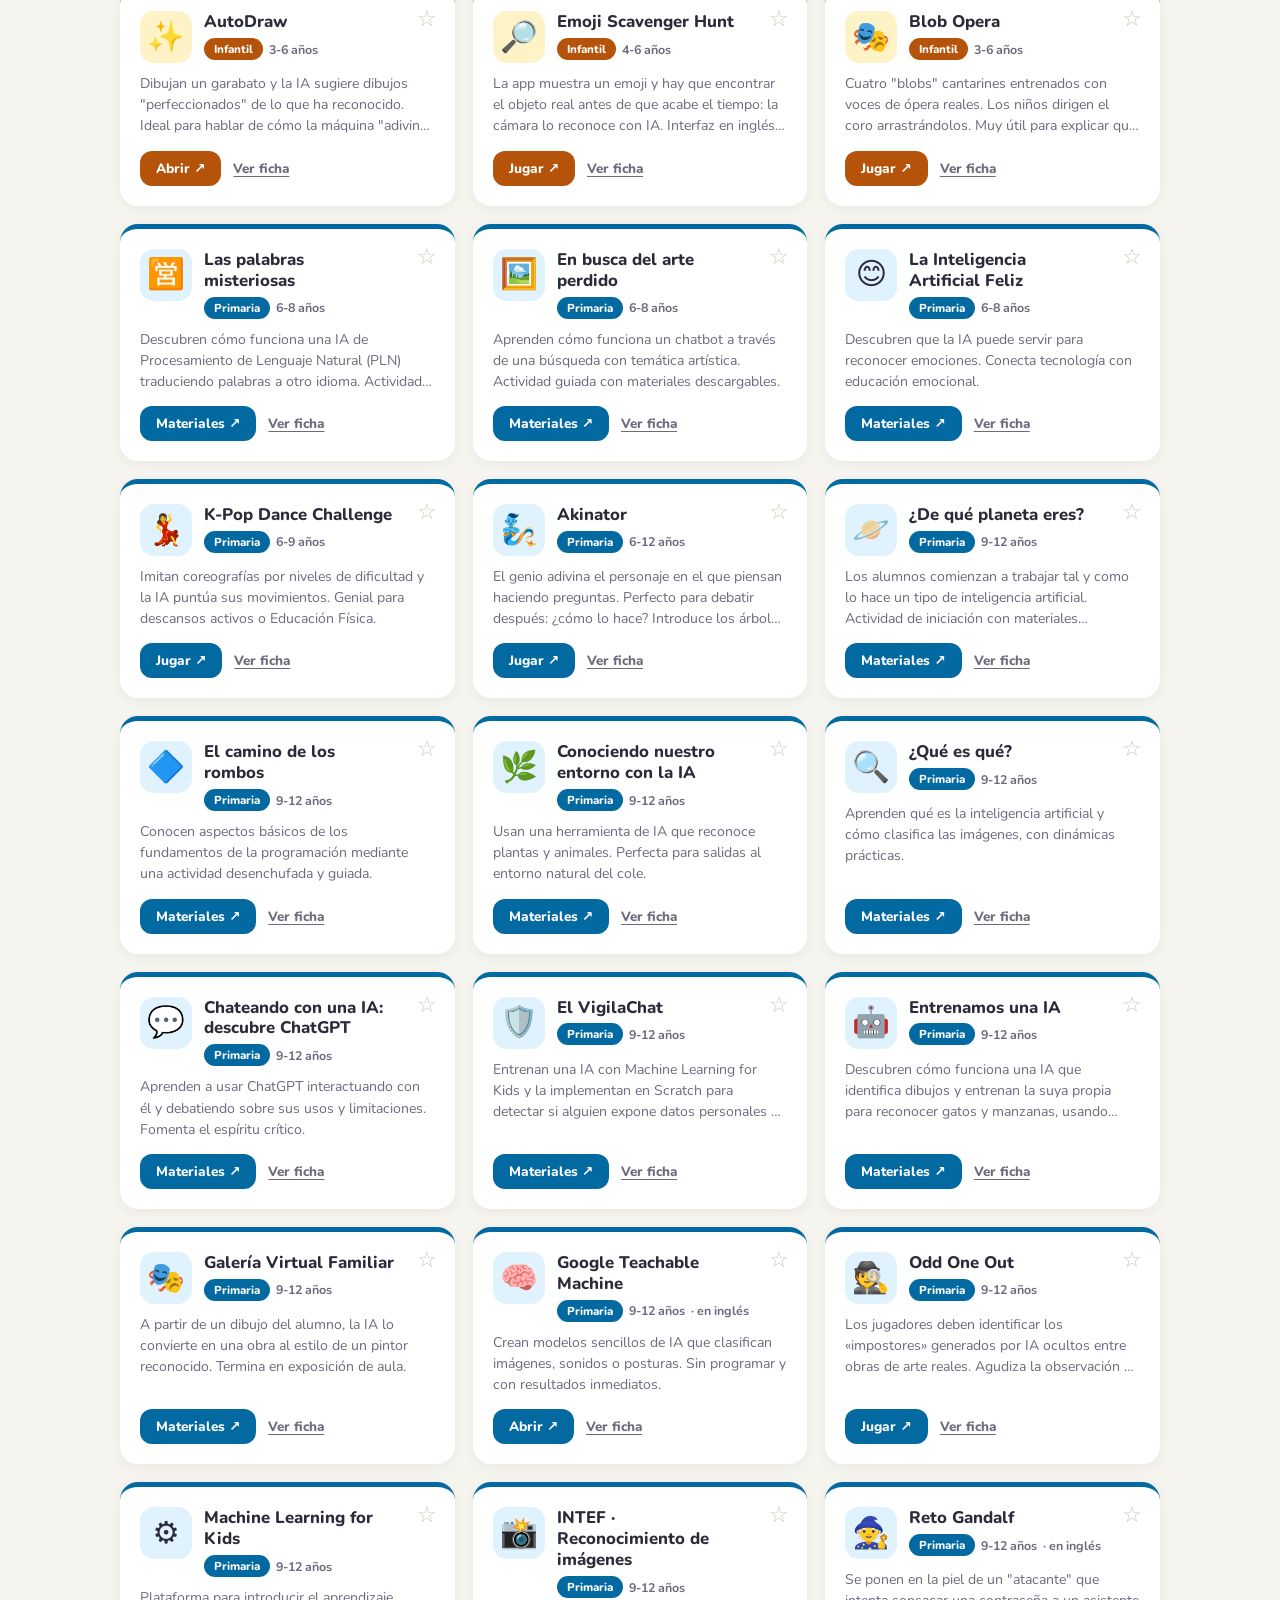
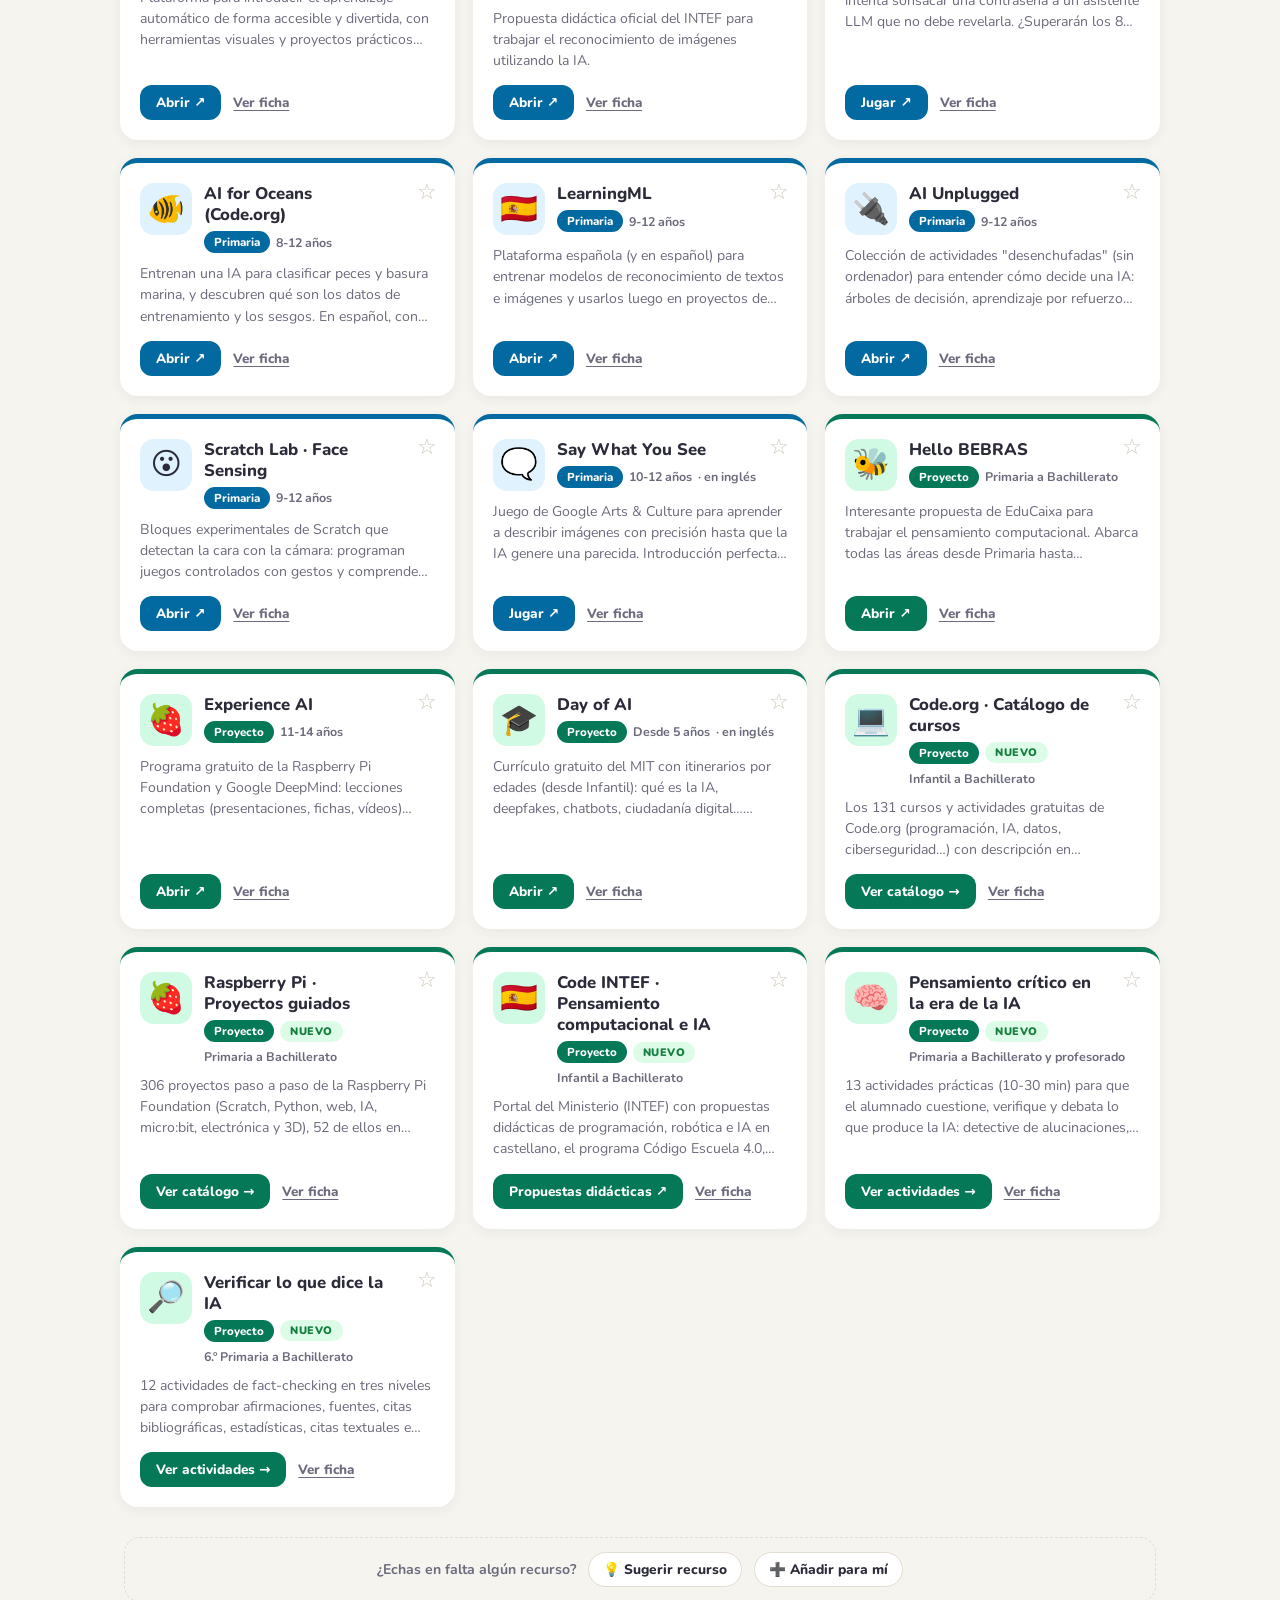
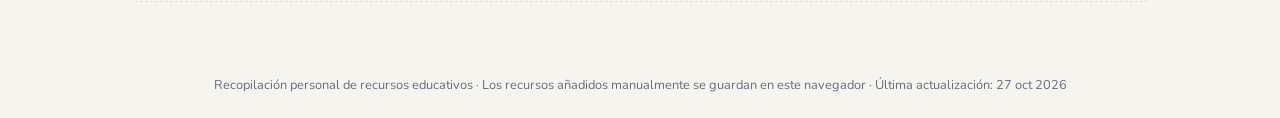
==== commit 7f0939a0: "Portada más sencilla: rúbricas y NotebookLM a la vista - Botones «Rúbricas IA» y «Favoritos» junto a" ====
--- a/index.html
+++ b/index.html
@@ -497,6 +497,66 @@
   .tab[data-etapa="favoritos"].active{background:#b45309}
   .lp-btn.pri{background:#b45309;border-color:#b45309;color:#fff}
   .fav-btn.on,.fav-btn:hover{color:#d97706}
+
+  /* ===== Interfaz simplificada ===== */
+  .toolbar{flex-wrap:wrap}
+  .search-box{flex:1 1 320px}
+  .nav-btn{display:inline-flex;align-items:center;gap:6px;background:var(--card);color:var(--ink);border:2px solid var(--line)!important;
+    box-shadow:0 8px 24px rgba(43,43,58,.08)}
+  .nav-btn:hover{background:var(--chip-bg)}
+  .nav-btn.nav-rub{background:#be123c;color:#fff;border-color:#be123c!important}
+  .nav-btn.nav-rub:hover{background:#9f1239}
+  .nav-btn.active{outline:3px solid var(--ink);outline-offset:2px}
+  .nav-btn.nav-fav.active{background:#b45309;border-color:#b45309!important;color:#fff}
+  .nav-btn .tab-n{background:var(--chip-bg);color:var(--ink)}
+  .nav-btn.active .tab-n{background:rgba(255,255,255,.3);color:#fff}
+
+  .reco-box,.nov-box{padding:14px 20px}
+  .reco-head h2,.nov-head h2{font-size:1.02rem}
+  .reco-head p,.nov-head p{font-size:.84rem}
+  .reco-toggle{background:#7c3aed;color:#fff}
+  .reco.open .reco-toggle{background:#f3e8ff;color:#6d28d9}
+  .nov-head{gap:6px 12px}
+  .nov-head h2{margin:0}
+  .nov-head p{margin:0}
+  .nov-head .nov-toggle{margin-left:auto}
+
+  .countbar{justify-content:flex-start;gap:10px 18px;margin-top:16px}
+  .countbar .count{margin-left:auto}
+  .sel-tema{display:inline-flex;align-items:center;gap:8px;font-size:.84rem;font-weight:800;color:var(--muted)}
+  .sel-tema select{font:inherit;font-size:.86rem;font-weight:700;color:var(--ink);background:var(--card);border:1.5px solid var(--line);
+    border-radius:999px;padding:7px 14px;cursor:pointer;max-width:62vw}
+  .sel-tema select:focus-visible{outline:3px solid var(--primaria);outline-offset:2px}
+
+  .card .meta{display:flex;align-items:center;gap:6px;flex-wrap:wrap;margin-top:6px}
+  .edad-txt{font-size:.78rem;font-weight:700;color:var(--muted)}
+  .card .desc{display:-webkit-box;-webkit-line-clamp:3;-webkit-box-orient:vertical;overflow:hidden;flex-grow:0;max-height:4.5em;margin-bottom:auto}
+  .card .links{margin-top:auto;padding-top:4px}
+  .card .btn-ficha{border:none;background:none;padding:6px 4px;font-size:.84rem;font-weight:800;color:var(--muted);text-decoration:underline;text-underline-offset:3px}
+  .card .btn-ficha:hover{color:var(--ink);background:none}
+
+  .aporta{max-width:1032px;margin:-30px auto 50px;padding:14px 18px;display:flex;align-items:center;justify-content:center;gap:8px 12px;
+    flex-wrap:wrap;font-size:.88rem;color:var(--muted);font-weight:700;border:1.5px dashed var(--line);border-radius:16px}
+  .aporta-btn{font:inherit;font-size:.86rem;font-weight:800;color:var(--ink);background:var(--card);border:1.5px solid var(--line);
+    border-radius:999px;padding:7px 14px;cursor:pointer;text-decoration:none}
+  .aporta-btn:hover{border-color:var(--ink)}
+  @media (max-width:1080px){.aporta{margin-left:20px;margin-right:20px}}
+
+  .volver{border:none;background:var(--chip-bg);color:var(--ink);font:inherit;font-weight:800;font-size:.84rem;padding:7px 14px;
+    border-radius:999px;cursor:pointer;margin-bottom:12px}
+  .volver:hover{background:var(--chip-hover)}
+  .nb-btn{display:inline-block;margin-left:4px;background:#be123c;color:#fff!important;text-decoration:none;padding:5px 12px;border-radius:999px}
+  .nb-btn:hover{background:#9f1239}
+
+  @media (max-width:560px){
+    .toolbar{gap:10px;flex-direction:row}
+    .search-box{flex:1 1 100%}
+    .nav-btn{flex:1 1 0;justify-content:center;padding:11px 10px;font-size:.9rem}
+    .countbar .count{margin-left:0;width:100%}
+    .aporta{margin-left:16px;margin-right:16px;margin-top:-30px}
+    .nb-btn{margin:6px 0 0}
+  }
+  @media print{.aporta,.volver,.nav-btn{display:none!important}}
 </style>
 <link rel="stylesheet" href="tema.css">
 <script>(function(){var t=null;try{t=localStorage.getItem("tema")}catch(e){}var d=t?t==="oscuro":!!(window.matchMedia&&matchMedia("(prefers-color-scheme: dark)").matches);document.documentElement.dataset.theme=d?"dark":"light";})();</script>
@@ -516,20 +576,20 @@
     <svg width="18" height="18" viewBox="0 0 24 24" fill="none" stroke="currentColor" stroke-width="2.5" stroke-linecap="round"><circle cx="11" cy="11" r="7"/><path d="m20 20-3.5-3.5"/></svg>
     <input id="search" type="search" placeholder="Buscar recurso… (ej. música, cuentos, programación)">
   </div>
-  <a class="btn-add btn-sug" href="https://docs.google.com/forms/d/e/1FAIpQLScXIdWQmBWoYu3mK4ap3EAeZCtEFbtjb1sVy2T3nXm9a5tOEQ/viewform" target="_blank" rel="noopener" title="Propón un recurso para que se publique en esta web">💡 Sugerir recurso</a>
-  <button type="button" class="btn-add btn-mio" id="btnAdd" title="Guarda un recurso solo en este navegador">➕ Añadir para mí</button>
+  <button type="button" class="btn-add nav-btn nav-rub" data-etapa="rubricas" aria-pressed="false">⚖️ Rúbricas IA</button>
+  <button type="button" class="btn-add nav-btn nav-fav" data-etapa="favoritos" aria-pressed="false">⭐ Favoritos <span class="tab-n" id="favN"></span></button>
 </div>
 
 <section class="nov" id="nov" aria-label="Novedades"></section>
 
-<section class="reco open" id="reco">
+<section class="reco" id="reco">
   <div class="reco-box">
     <div class="reco-head" id="recoHead">
       <div>
-        <h2>🧭 ¿Qué quieres conseguir?</h2>
-        <p>Responde tres preguntas y te recomiendo recursos de toda la web: mis recursos, Code.org, Raspberry Pi y actividades de pensamiento crítico y de verificación.</p>
+        <h2>🧭 ¿No sabes por dónde empezar?</h2>
+        <p>Responde tres preguntas y te recomiendo recursos de toda la web.</p>
       </div>
-      <button class="reco-toggle" id="recoToggle" type="button">Ocultar</button>
+      <button class="reco-toggle" id="recoToggle" type="button" aria-expanded="false">Empezar</button>
     </div>
     <div class="reco-body">
       <div class="rq"><div class="rq-t"><span>1</span>¿Con quién vas a trabajar?</div><div class="rq-opts" data-q="etapa"></div></div>
@@ -547,27 +607,31 @@
   <button type="button" class="tab" data-etapa="eso">🎓 ESO</button>
   <button type="button" class="tab" data-etapa="bach">📚 Bachillerato</button>
   <button type="button" class="tab" data-etapa="proyecto">🚀 Proyectos</button>
-  <button type="button" class="tab tab-fav" data-etapa="favoritos">⭐ Favoritos <span class="tab-n" id="favN"></span></button>
-  <button type="button" class="tab" data-etapa="rubricas">⚖️ Rúbricas IA</button>
 </nav>
 
 <section class="lista-panel" id="listaPanel" hidden aria-live="polite"></section>
-<div class="chips" id="chips"></div>
 <div class="countbar" id="countBar">
-  <div class="count" id="count"></div>
+  <label class="sel-tema">Tema <select id="chips"></select></label>
   <label class="toggle-es" title="Muestra solo los recursos en castellano o que no dependen del idioma">
     <input type="checkbox" id="soloEs"><span class="sw" aria-hidden="true"></span> Solo en castellano
   </label>
+  <div class="count" id="count" aria-live="polite"></div>
 </div>
 <div class="etapa-nota" id="etapaNota" hidden></div>
 <div class="grid" id="grid"></div>
+<div class="aporta" id="aporta">
+  <span>¿Echas en falta algún recurso?</span>
+  <a class="aporta-btn" href="https://docs.google.com/forms/d/e/1FAIpQLScXIdWQmBWoYu3mK4ap3EAeZCtEFbtjb1sVy2T3nXm9a5tOEQ/viewform" target="_blank" rel="noopener" title="Propón un recurso para que se publique en esta web">💡 Sugerir recurso</a>
+  <button type="button" class="aporta-btn" id="btnAdd" title="Guarda un recurso solo en este navegador">➕ Añadir para mí</button>
+</div>
 
 <!-- ===== Sección de rúbricas ===== -->
 <section class="rub" id="rub">
   <div class="rub-intro">
+    <button type="button" class="volver" data-volver>← Volver a los recursos</button>
     <h2>⚖️ ¿Es adecuada esta IA para esta edad?</h2>
     <p data-i18n="rubIntro">Dos rúbricas complementarias que se aplican en orden. Primero se valida <strong>la herramienta</strong> (aspectos legales, de datos y de edad mínima) y, después, <strong>la actividad concreta</strong> que se quiere hacer con ella (aspectos pedagógicos). Marca las casillas y el semáforo calcula el dictamen automáticamente.</p>
-    <p class="nb-tip" data-i18n="nbTip">💬 <strong>¿Dudas al aplicarlas?</strong> Pregunta al <a href="https://notebook.google.com/notebook/54c403dc-e190-4c6c-bfb1-77b207a53b6f" target="_blank" rel="noopener">cuaderno de Gemini NotebookLM con las rúbricas ↗</a></p>
+    <p class="nb-tip" data-i18n="nbTip">💬 <strong>¿Dudas al aplicarlas?</strong> <a class="nb-btn" href="https://notebook.google.com/notebook/54c403dc-e190-4c6c-bfb1-77b207a53b6f" target="_blank" rel="noopener">Pregunta al cuaderno de NotebookLM con las rúbricas ↗</a></p>
     <div class="rub-flow">
       <button type="button" class="rub-pick" data-rub="herramienta">
         <span class="step">1</span>
@@ -649,6 +713,9 @@
    Añade arriba una entrada cada vez que cambie la web. Los recursos nuevos
    aparecen solos a partir de su fecha «alta». */
 const NOVEDADES_WEB = [
+  {fecha:'2026-10-27', items:[
+    'Portada más sencilla: las rúbricas y el cuaderno de NotebookLM, a un clic junto al buscador.',
+    'Novedades y recomendador plegados, temas en un desplegable y tarjetas más limpias.']},
   {fecha:'2026-10-26', items:[
     'Pestañas de ESO y Bachillerato, etiqueta de idioma con el filtro «Solo en castellano» y modo oscuro.',
     'Ficha de cada recurso con una idea para usarlo en el aula y la valoración que hayas hecho.',
@@ -1301,7 +1368,7 @@
   });
   rubActiva='herramienta'; saveRub();
   setEtapa('rubricas');
-  window.scrollTo({top:document.getElementById('tabs').offsetTop-10,behavior:'smooth'});
+  document.getElementById('rub').scrollIntoView({behavior:'smooth',block:'start'});
 }
 
 /* ===== Recursos personalizados (localStorage) ===== */
@@ -1380,7 +1447,8 @@
 let etapaActiva='todas', catActiva='todas', query='', itemsVisibles=[];
 const grid=document.getElementById('grid'), chipsEl=document.getElementById('chips'),
       countEl=document.getElementById('count'), statsEl=document.getElementById('stats'),
-      countBar=document.getElementById('countBar'), notaEl=document.getElementById('etapaNota');
+      countBar=document.getElementById('countBar'), notaEl=document.getElementById('etapaNota'),
+      aportaEl=document.getElementById('aporta');
 
 /* Aviso con los catálogos que tienen más recursos para la etapa elegida */
 const NOMBRE_ETAPA={inf:tr('Infantil'),pri:tr('Primaria'),eso:'ESO',bach:tr('Bachillerato')};
@@ -1410,21 +1478,15 @@
   return [...set].sort((a,b)=>tr(a).localeCompare(tr(b),LANG==='va'?'ca':'es'));
 }
 
+/* Desplegable «Tema» con las categorías que hay en la vista actual */
 function renderChips(){
   const cats=catsVisibles();
   if(!cats.includes(catActiva)) catActiva='todas';
-  chipsEl.innerHTML='';
-  const all=document.createElement('button');
-  all.className='chip'+(catActiva==='todas'?' active':''); all.textContent=tr('Todas las categorías');
-  all.onclick=()=>{catActiva='todas';render();};
-  chipsEl.appendChild(all);
-  cats.forEach(c=>{
-    const b=document.createElement('button');
-    b.className='chip'+(catActiva===c?' active':''); b.textContent=tr(c);
-    b.onclick=()=>{catActiva=(catActiva===c?'todas':c);render();};
-    chipsEl.appendChild(b);
-  });
-}
+  chipsEl.innerHTML=`<option value="todas">${tr('Todos los temas')}</option>`+
+    cats.map(c=>`<option value="${esc(c)}"${c===catActiva?' selected':''}>${esc(tr(c))}</option>`).join('');
+  chipsEl.value=catActiva;
+}
+chipsEl.addEventListener('change',()=>{ catActiva=chipsEl.value; render(); });
 
 function renderStats(){
   const rs=allRecursos();
@@ -1441,7 +1503,7 @@
 function render(){
   const enRub=etapaActiva==='rubricas';
   rubSection.classList.toggle('show',enRub);
-  [chipsEl,countBar,grid,notaEl,listaPanel].forEach(el=>el.style.display=enRub?'none':'');
+  [countBar,grid,notaEl,listaPanel,aportaEl].forEach(el=>el.style.display=enRub?'none':'');
   renderStats();
   if(enRub){ renderRubrica(); return; }
   renderChips();
@@ -1477,20 +1539,18 @@
         <div class="icon">${esc(r.icon)||'⭐'}</div>
         <div>
           <h3>${esc(r.nombre)}</h3>
-          <div class="badges" style="margin-top:6px">
+          <div class="meta">
             <span class="badge etapa">${ETAPAS[r.etapa]}</span>${flag}
-            ${r.edad?`<span class="badge edad">👶 ${esc(edadTxt(r.edad))}</span>`:''}
-            ${IDIOMAS[r.idioma]?`<span class="badge idioma">${IDIOMAS[r.idioma]}</span>`:''}
+            ${r.edad?`<span class="edad-txt">${esc(edadTxt(r.edad))}</span>`:''}
+            ${r.idioma==='en'?`<span class="edad-txt">· ${tr('en inglés')}</span>`:''}
           </div>
         </div>
       </div>
       <p class="desc">${esc(r.desc)}</p>
-      <div class="badges">${r.cat?`<span class="badge cat">${esc(tr(r.cat))}</span>`:''}</div>
-      <div class="links">${r.links.map(l=>
-        `<a class="go${l.alt?' alt':''}" href="${esc(l.url)}" target="_blank" rel="noopener">${esc(tr(l.txt))} ↗</a>`).join('')}
-        <button class="btn-ficha" title="${tr('Ver la ficha completa')}" data-idx="${idx}">📄 ${tr('Ficha')}</button>
-        <button class="btn-eval" title="${tr('Valorar su idoneidad con las rúbricas')}" data-idx="${idx}">⚖️ ${tr('Valorar')}</button>
-        ${r.custom?`<button class="btn-del" title="${tr('Eliminar este recurso')}" data-id="${r.id}">🗑️</button>`:''}
+      <div class="links">${r.links.slice(0,1).map(l=>
+        `<a class="go" href="${esc(l.url)}"${/^https?:/.test(l.url)?' target="_blank" rel="noopener"':''}>${esc(tr(l.txt))} ${/^https?:/.test(l.url)?'↗':'→'}</a>`).join('')}
+        <button type="button" class="btn-ficha" data-idx="${idx}">${tr('Ver ficha')}</button>
+        ${r.custom?`<button type="button" class="btn-del" title="${tr('Eliminar este recurso')}" aria-label="${tr('Eliminar este recurso')}" data-id="${r.id}">🗑️</button>`:''}
       </div>`;
     grid.appendChild(card);
   });
@@ -1564,12 +1624,19 @@
     if(/^#lista=/.test(location.hash)) history.replaceState(null,'',location.pathname+location.search);
   }
   etapaActiva=et;
-  document.querySelectorAll('.tab').forEach(x=>x.classList.toggle('active',x.dataset.etapa===et));
+  document.querySelectorAll('[data-etapa]').forEach(x=>{ x.classList.toggle('active',x.dataset.etapa===et); if(x.classList.contains('nav-btn')) x.setAttribute('aria-pressed',x.dataset.etapa===et); });
   render();
 }
 document.getElementById('tabs').addEventListener('click',e=>{
   const t=e.target.closest('.tab'); if(!t) return; setEtapa(t.dataset.etapa);
 });
+/* Botones «Rúbricas» y «Favoritos»: abren su sección; pulsados otra vez, vuelven a los recursos */
+document.querySelectorAll('.nav-btn').forEach(b=>b.addEventListener('click',()=>{
+  const et=b.dataset.etapa;
+  setEtapa(etapaActiva===et?'todas':et);
+  if(etapaActiva===et){ const dest=document.getElementById(et==='rubricas'?'rub':'listaPanel'); if(dest) dest.scrollIntoView({behavior:'smooth',block:'start'}); }
+}));
+document.querySelector('[data-volver]').addEventListener('click',()=>{ setEtapa('todas'); document.getElementById('tabs').scrollIntoView({behavior:'smooth',block:'start'}); });
 document.getElementById('search').addEventListener('input',e=>{
   query=e.target.value;
   if(etapaActiva==='rubricas') setEtapa('todas'); else render();
@@ -1830,11 +1897,11 @@
   const slugs=(pr.get('lista')||'').split(',').map(x=>x.trim()).filter(Boolean);
   listaCompartida={slugs, titulo:(pr.get('t')||'').slice(0,60)};
   etapaActiva='lista';
-  document.querySelectorAll('.tab').forEach(x=>x.classList.remove('active'));
+  document.querySelectorAll('[data-etapa]').forEach(x=>x.classList.remove('active'));
   render();
   // quien recibe la lista va directo a ella: se pliega el recomendador
   const reco=document.getElementById('reco');
-  if(reco&&reco.classList.contains('open')){ reco.classList.remove('open'); const t=document.getElementById('recoToggle'); if(t) t.textContent=tr('Mostrar'); }
+  if(reco&&reco.classList.contains('open')){ reco.classList.remove('open'); const t=document.getElementById('recoToggle'); if(t){ t.textContent=tr('Empezar'); t.setAttribute('aria-expanded','false'); } }
   requestAnimationFrame(()=>listaPanel.scrollIntoView({block:'start'}));
   return true;
 }
@@ -1846,7 +1913,7 @@
 function verRecientes(){
   if(listaCompartida){ listaCompartida=null; if(/^#lista=/.test(location.hash)) history.replaceState(null,'',location.pathname+location.search); }
   etapaActiva='recientes';
-  document.querySelectorAll('.tab').forEach(x=>x.classList.remove('active'));
+  document.querySelectorAll('[data-etapa]').forEach(x=>x.classList.remove('active'));
   render();
   listaPanel.scrollIntoView({behavior:'smooth',block:'start'});
 }
@@ -1860,7 +1927,7 @@
   const nWeb=NOVEDADES_WEB.filter(n=>nuevoParaTi(n.fecha)).reduce((a,n)=>a+n.items.length,0);
   const total=nRes+nWeb;
   let plegado=false; try{ plegado=localStorage.getItem(NOV_KEY)==='1'; }catch(e){}
-  if(total) plegado=false; // si hay novedades para ti, se muestra abierto
+  try{ if(localStorage.getItem(NOV_KEY)===null) plegado=true; }catch(e){ plegado=true; } // plegado de entrada
   novBox.classList.toggle('plegado',plegado);
   const mini=ultimos.map(r=>`<button type="button" class="nc ${r.etapa}" data-nov="${allRecursos().indexOf(r)}" title="${tr('Ver la ficha de {x}',{x:esc(r.nombre)})}">
       ${nuevoParaTi(r.alta)?`<span class="nc-punto" title="${tr('Nuevo desde tu última visita')}"></span>`:''}
@@ -1871,9 +1938,9 @@
       <ul>${n.items.map(t=>`<li>${esc(t)}</li>`).join('')}</ul></li>`).join('');
   novBox.innerHTML=`<div class="nov-box">
     <div class="nov-head" data-n="toggle">
-      <div><h2>🆕 ${tr('Novedades')}</h2><p>${tr('Última actualización: {f}',{f:fechaLarga(ultimaAct)})}</p></div>
+      <h2>🆕 ${tr('Novedades')}</h2><p>${tr('Última actualización: {f}',{f:fechaLarga(ultimaAct)})}</p>
       ${total?`<span class="nov-badge" title="${tr('Tu última visita fue el {f}',{f:fechaLarga(visitaPrev)})}">✨ ${total===1?tr('1 novedad desde tu última visita'):tr('{n} novedades desde tu última visita',{n:total})}</span>`:''}
-      <button class="nov-toggle" type="button" aria-expanded="${!plegado}">${plegado?tr('Mostrar'):tr('Ocultar')}</button>
+      <button class="nov-toggle" type="button" aria-expanded="${!plegado}">${plegado?tr('Ver'):tr('Ocultar')}</button>
     </div>
     <div class="nov-body">
       <div class="nov-sub"><h3>${tr('Últimos recursos añadidos')}</h3>
@@ -1890,7 +1957,7 @@
   if(b.dataset.n==='toggle'){
     const pleg=!novBox.classList.contains('plegado');
     novBox.classList.toggle('plegado',pleg);
-    const t=novBox.querySelector('.nov-toggle'); t.textContent=pleg?tr('Mostrar'):tr('Ocultar'); t.setAttribute('aria-expanded',!pleg);
+    const t=novBox.querySelector('.nov-toggle'); t.textContent=pleg?tr('Ver'):tr('Ocultar'); t.setAttribute('aria-expanded',!pleg);
     try{ localStorage.setItem(NOV_KEY,pleg?'1':'0'); }catch(err){}
   }
 });
@@ -1940,7 +2007,8 @@
 
   document.getElementById('recoHead').addEventListener('click',()=>{
     box.classList.toggle('open');
-    document.getElementById('recoToggle').textContent=box.classList.contains('open')?tr('Ocultar'):tr('Mostrar');
+    const ab=box.classList.contains('open'), tg=document.getElementById('recoToggle');
+    tg.textContent=ab?tr('Ocultar'):tr('Empezar'); tg.setAttribute('aria-expanded',ab);
   });
   document.querySelectorAll('.rq-opts').forEach(el=>{
     const k=el.dataset.q;
--- a/tema.css
+++ b/tema.css
@@ -49,9 +49,9 @@
   [data-theme="dark"] .tab[data-etapa="todas"].active,
   [data-theme="dark"] .tab[data-e="todas"].active,
   [data-theme="dark"] .tab[data-k="todas"].active,
-  [data-theme="dark"] .btn-add:not(.btn-sug):not(.btn-mio),
+  [data-theme="dark"] .btn-add:not(.btn-sug):not(.btn-mio):not(.nav-btn),
   [data-theme="dark"] .rub-block h3 .num{color:var(--on-ink)}
-  [data-theme="dark"] .btn-add:not(.btn-sug):not(.btn-mio):hover{background:#fff}
+  [data-theme="dark"] .btn-add:not(.btn-sug):not(.btn-mio):not(.nav-btn):hover{background:#fff}
   [data-theme="dark"] .yn button.si.on,[data-theme="dark"] .yn button.no.on{color:#16161f}
 
   /* Superficies blancas fijas de las subpáginas */
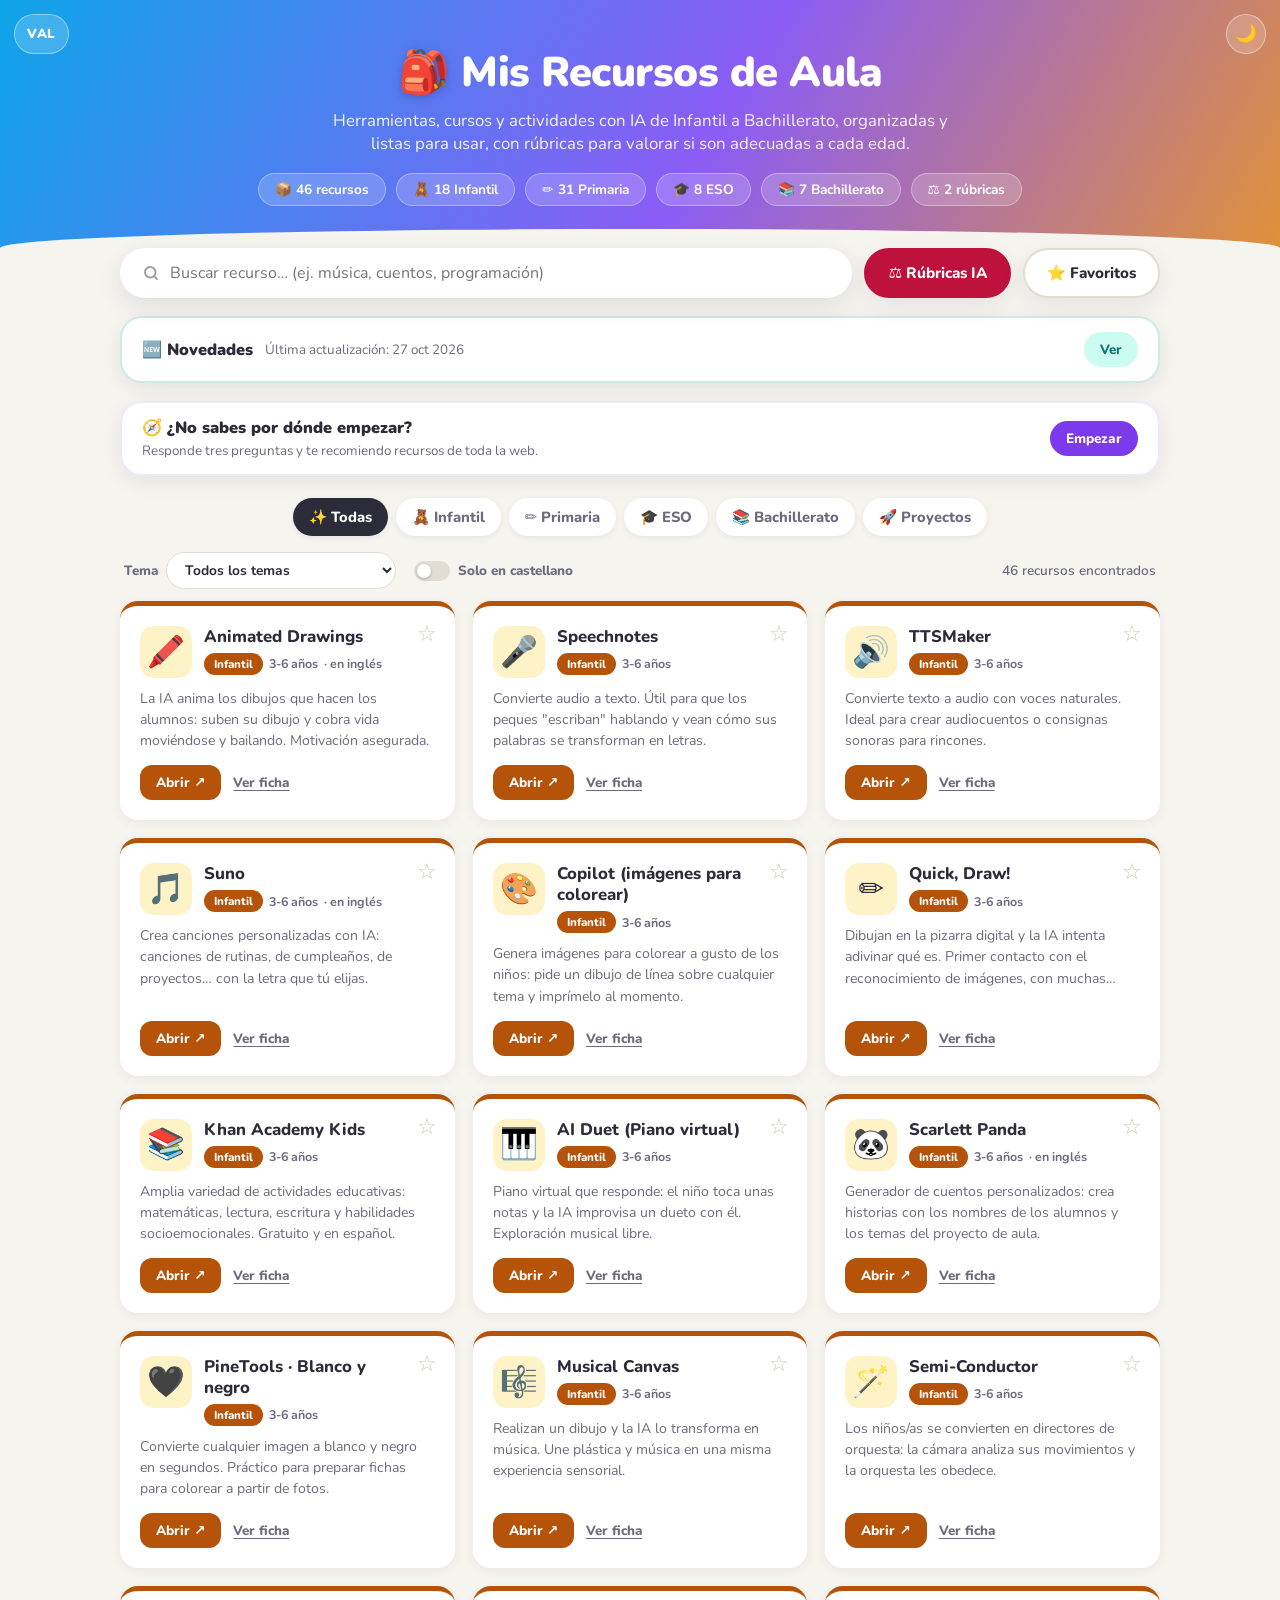
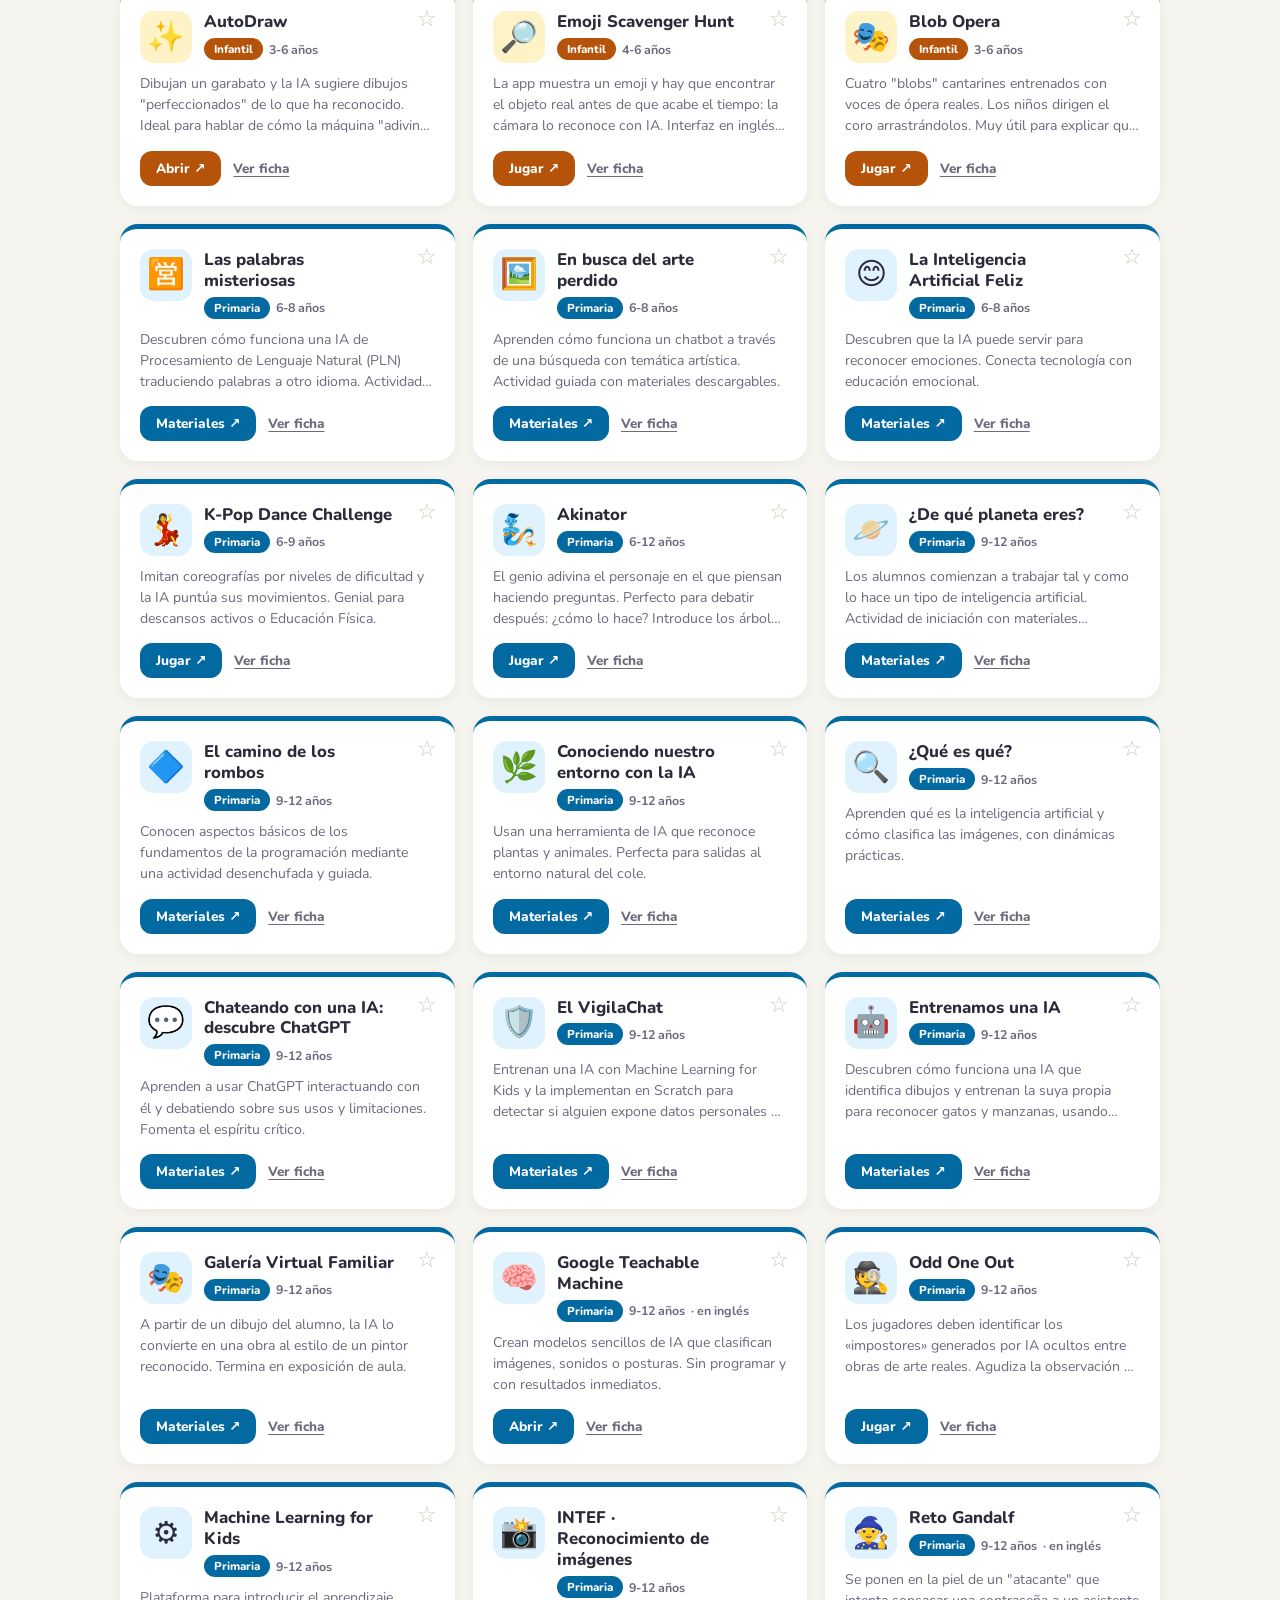
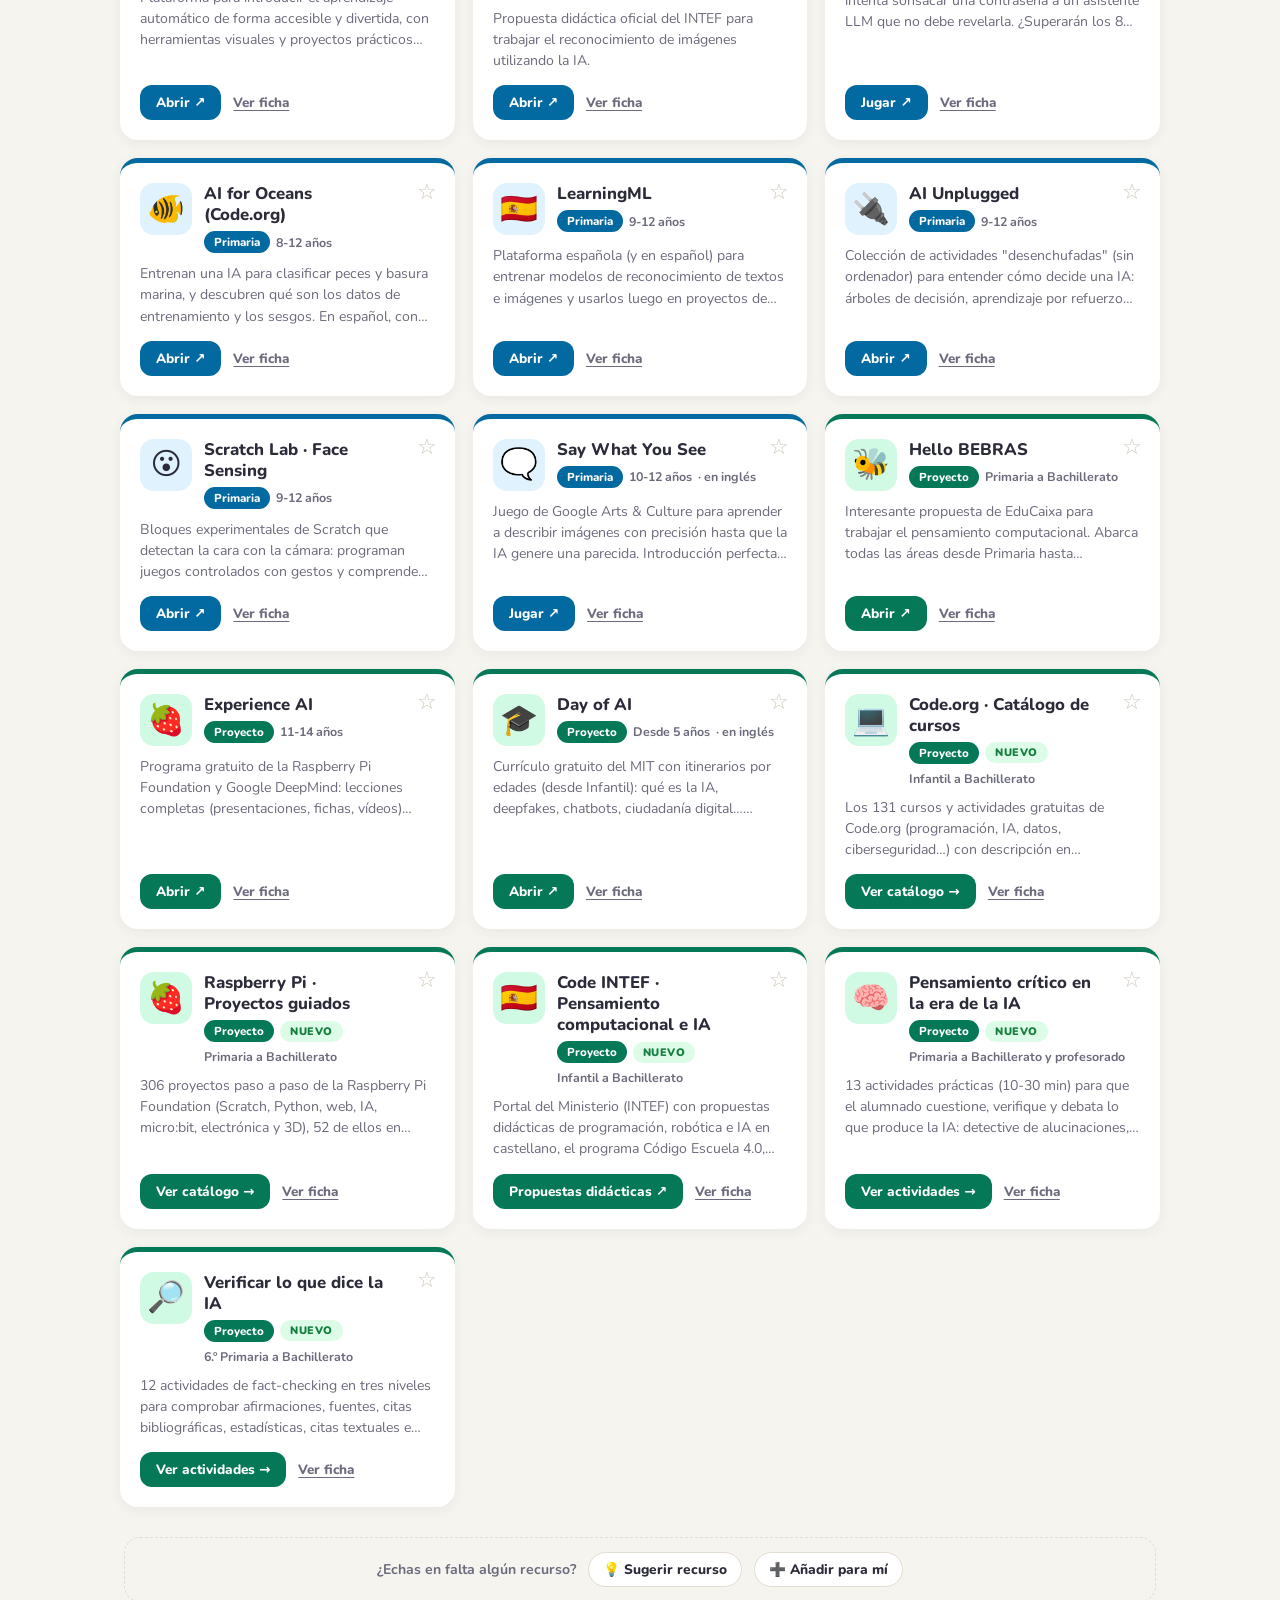
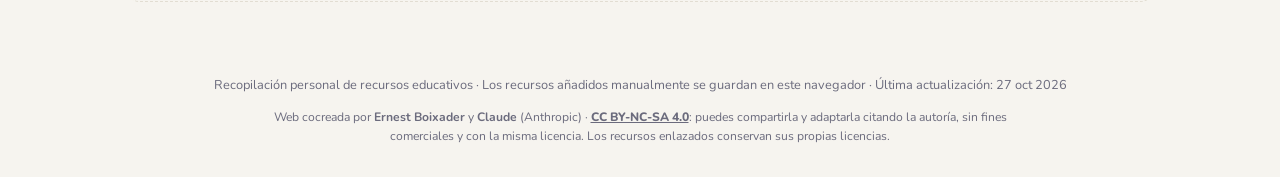
==== commit e25930a8: "Licencia CC BY-NC-SA 4.0 y autoría en todas las páginas - Pie en las cinco páginas (castellano y val" ====
--- a/index.html
+++ b/index.html
@@ -651,6 +651,7 @@
 </main>
 
 <footer>Recopilación personal de recursos educativos · Los recursos añadidos manualmente se guardan en este navegador</footer>
+<p class="licencia" data-i18n="licencia">Web cocreada por <strong>Ernest Boixader</strong> y <strong>Claude</strong> (Anthropic) · <a rel="license noopener" href="https://creativecommons.org/licenses/by-nc-sa/4.0/deed.es" target="_blank">CC BY-NC-SA 4.0</a>: puedes compartirla y adaptarla citando la autoría, sin fines comerciales y con la misma licencia. Los recursos enlazados conservan sus propias licencias.</p>
 
 <!-- Ficha de recurso -->
 <div class="overlay ficha-ov" id="fichaOv" aria-hidden="true">
@@ -1305,7 +1306,7 @@
     doc.setPage(i);
     doc.setDrawColor(...COL.linea); doc.setLineWidth(.25); doc.line(M,H-M+2,W-M,H-M+2);
     fuente('normal',7.5); color(COL.muted);
-    doc.text(pdfTxt(`${tr('Mis Recursos de Aula')} · ${(location.host+location.pathname).replace(/index\.html$/,'').replace(/\/$/,'')} · ${tr('Generado el {f}',{f:hoyTxt})}`),M,H-M+6);
+    doc.text(pdfTxt(`${tr('Mis Recursos de Aula')} · ${(location.host+location.pathname).replace(/index\.html$/,'').replace(/\/$/,'')} · ${tr('Generado el {f}',{f:hoyTxt})} · CC BY-NC-SA 4.0`),M,H-M+6);
     doc.text(pdfTxt(tr('Página {i} de {n}',{i,n})),W-M,H-M+6,{align:'right'});
   }
 
--- a/tema.css
+++ b/tema.css
@@ -144,3 +144,7 @@
   input,select,textarea{font-size:16px!important}
   .btn-add{justify-content:center;text-align:center}
 }
+
+/* Licencia y autoría (todas las páginas) */
+.licencia{max-width:820px;margin:-10px auto 0;padding:0 20px 30px;text-align:center;font-size:.76rem;line-height:1.6;color:var(--muted)}
+.licencia a{color:inherit;font-weight:800}
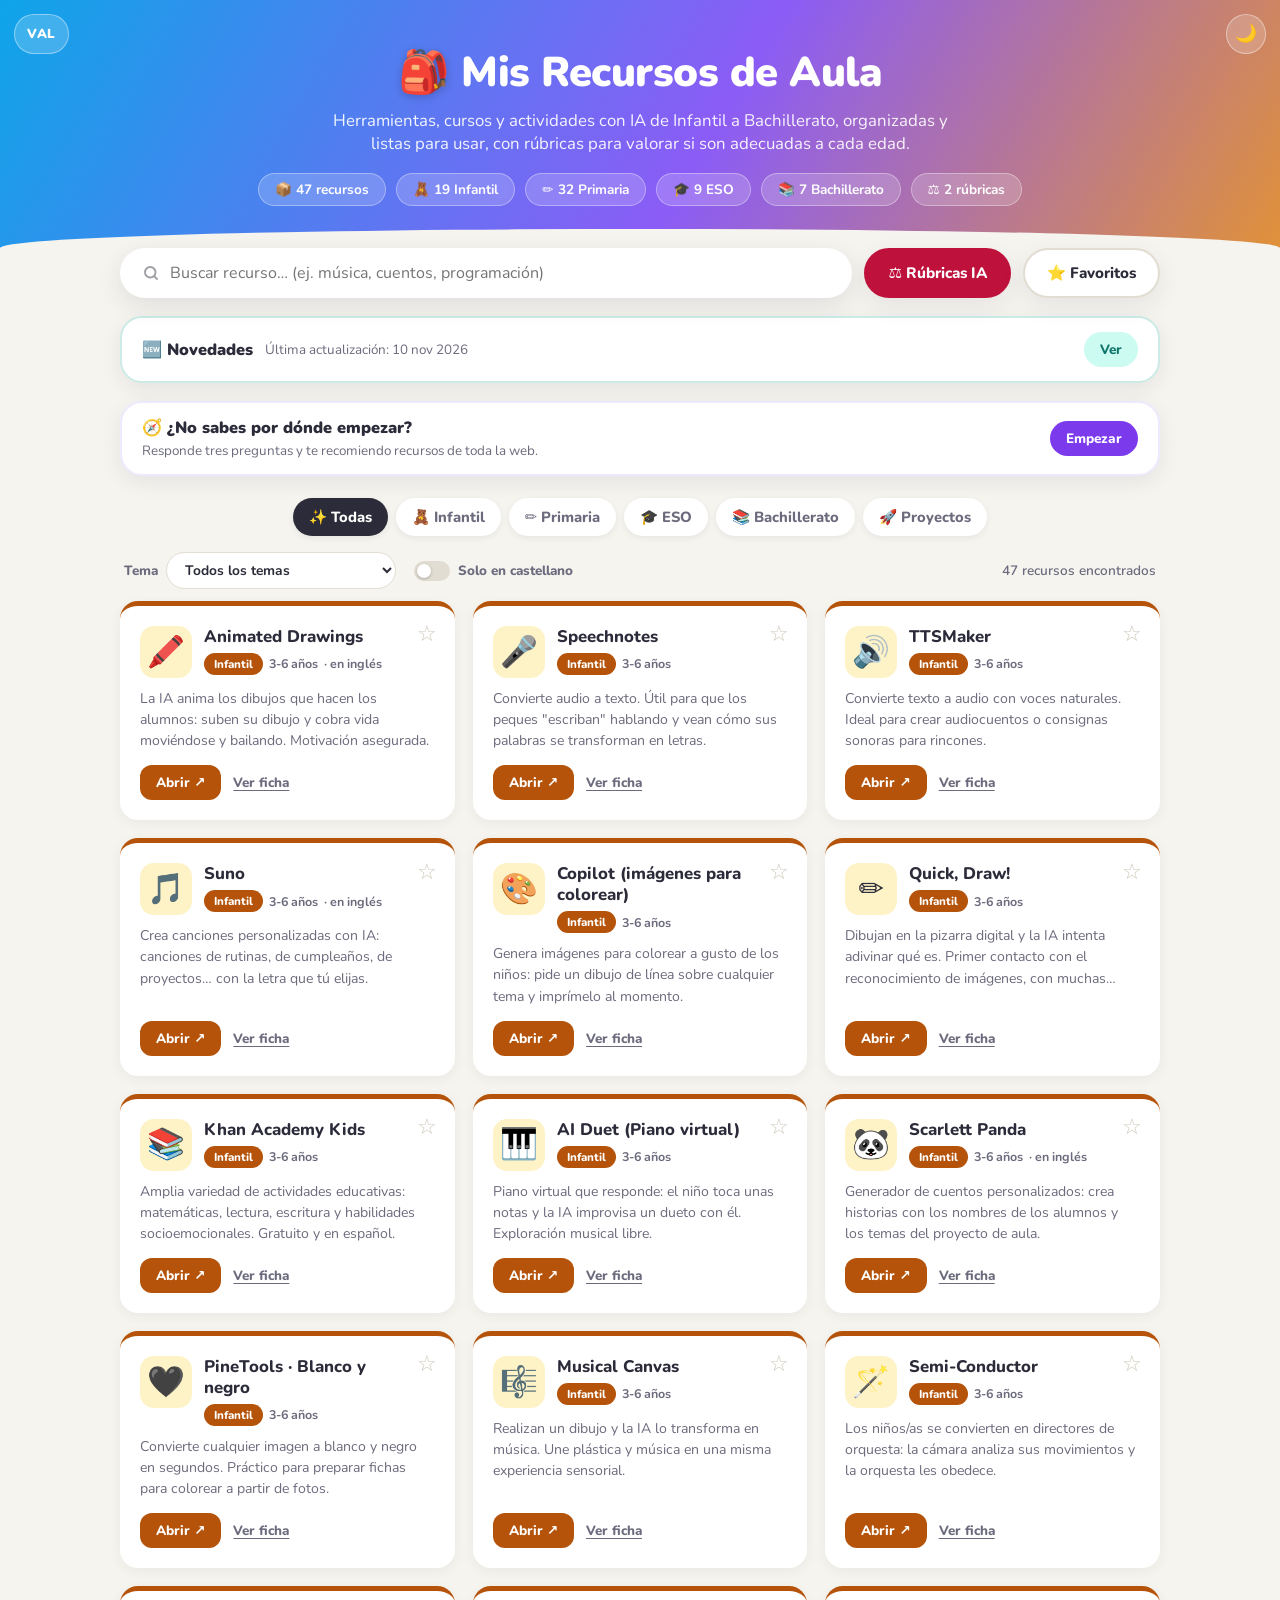
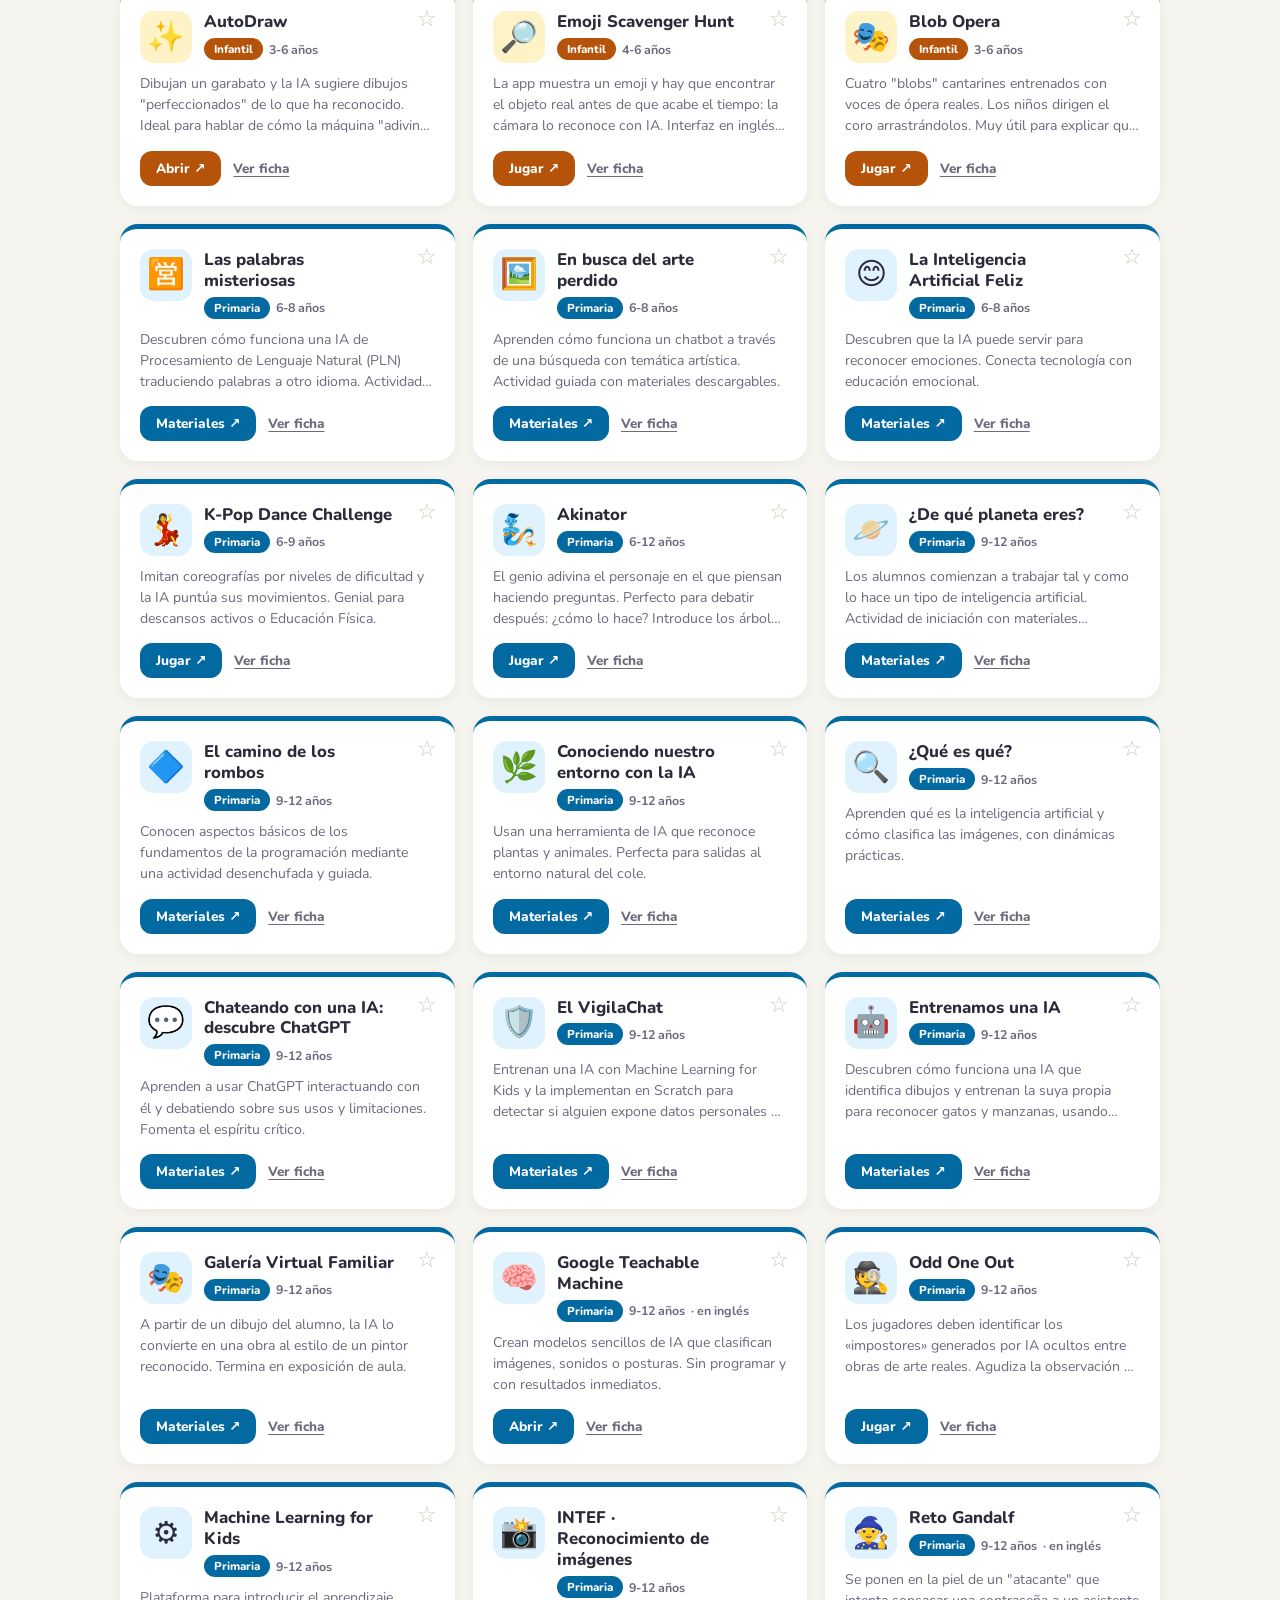
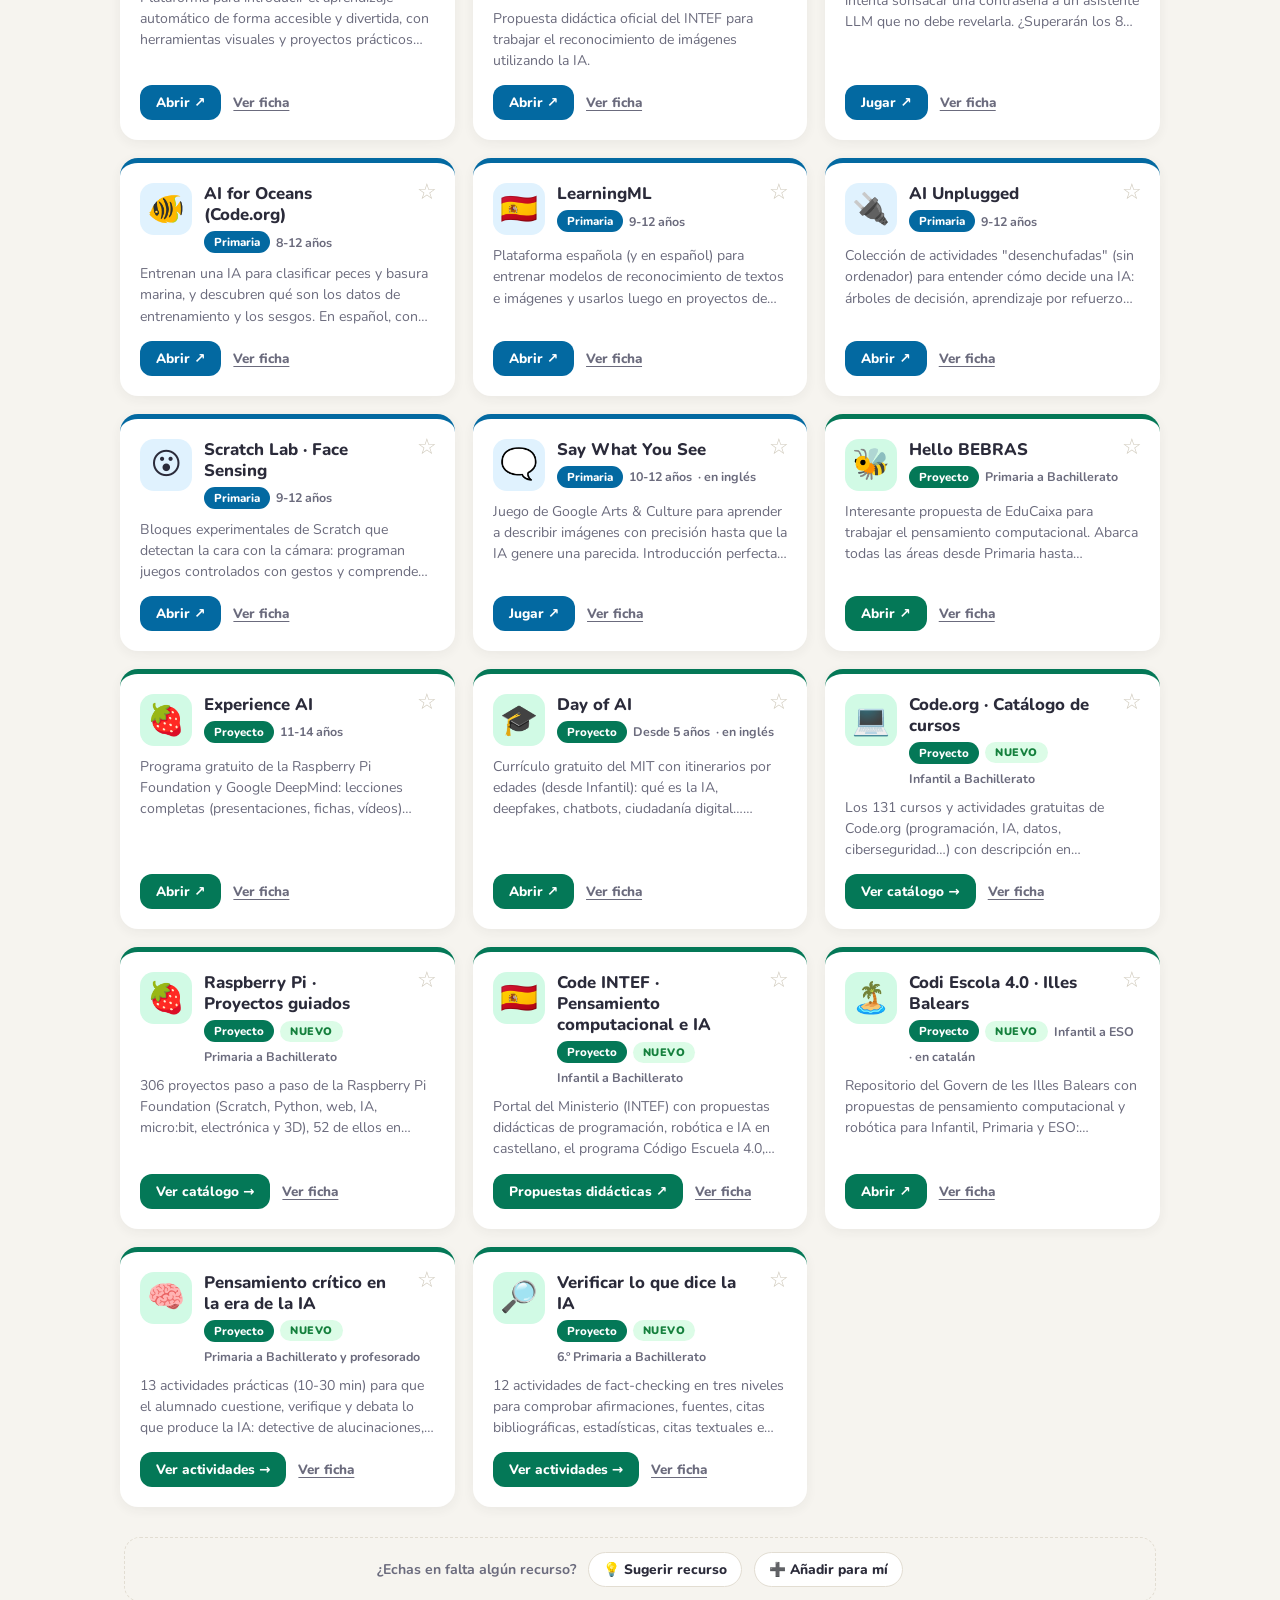
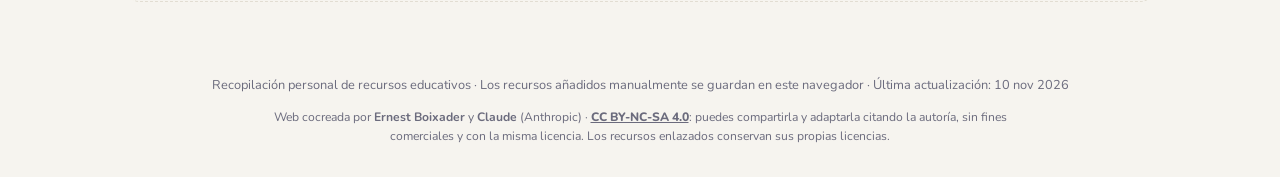
==== commit 112f5cc4: "Nueva tarjeta: Codi Escola 4.0 (Illes Balears) y etiqueta de idioma Catalán Añade el repositorio de " ====
--- a/index.html
+++ b/index.html
@@ -689,6 +689,7 @@
           <option value="es" selected>Castellano</option>
           <option value="mix">Castellano e inglés</option>
           <option value="en">Inglés</option>
+          <option value="ca">Catalán</option>
           <option value="sin">Sin idioma (visual o sonoro)</option>
         </select>
       </div>
@@ -749,12 +750,12 @@
 }catch(e){}
 function nuevoParaTi(fecha){ return !!visitaPrev && !!fecha && fecha>visitaPrev; }
 
-const IDIOMAS = {es:tr('💬 Castellano'), mix:tr('💬 Castellano e inglés'), en:tr('💬 Inglés'), sin:tr('🌍 Sin idioma')};
+const IDIOMAS = {es:tr('💬 Castellano'), mix:tr('💬 Castellano e inglés'), en:tr('💬 Inglés'), ca:tr('💬 Catalán'), sin:tr('🌍 Sin idioma')};
 
 /* Cada recurso:
    etapa  infantil | primaria | eso | bach | proyecto      nombre, icon, cat, edad, desc, links:[{txt,url,alt?}]
    alta   fecha en que se añadió (AAAA-MM-DD): da la etiqueta NUEVO durante 60 días y lo pone en «Novedades»
-   idea   propuesta de uso en el aula (ficha)               idioma  es | mix | en | sin
+   idea   propuesta de uso en el aula (ficha)               idioma  es | mix | en | ca | sin
    necesita  ['camara'|'micro'|'desenchufada'] (opcional)  */
 const RECURSOS = [
   // ══════════ INFANTIL (3-6 años) ══════════
@@ -902,6 +903,9 @@
   {etapa:'proyecto', icon:'🇪🇸', nombre:'Code INTEF · Pensamiento computacional e IA', alta:'2026-10-11', idea:"Consulta las propuestas didácticas de tu etapa antes de programar una situación de aprendizaje con pensamiento computacional.", idioma:'es', cat:'Pensamiento computacional', edad:'Infantil a Bachillerato',
    desc:'Portal del Ministerio (INTEF) con propuestas didácticas de programación, robótica e IA en castellano, el programa Código Escuela 4.0, formación docente y el Observatorio de la IA.',
    links:[{txt:'Propuestas didácticas', url:'https://code.intef.es/recursos/?recurso=prop_didacticas'},{txt:'Portal', url:'https://code.intef.es/', alt:true}]},
+  {etapa:'proyecto', icon:'🏝️', nombre:'Codi Escola 4.0 · Illes Balears', alta:'2026-11-10', idea:"Elige una propuesta desenchufada (sin pantallas ni robots) para trabajar las instrucciones paso a paso y cierra con una pregunta: ¿y cómo aprende una máquina a la que nadie le da las instrucciones? Es un buen puente hacia Quick, Draw! o Teachable Machine.", idioma:'ca', cat:'Pensamiento computacional', edad:'Infantil a ESO',
+   desc:'Repositorio del Govern de les Illes Balears con propuestas de pensamiento computacional y robótica para Infantil, Primaria y ESO: programación desenchufada, robótica educativa, electrónica e impresión 3D. Está en catalán y cada propuesta se descarga completa. No trata la IA: es el paso previo.',
+   links:[{txt:'Abrir', url:'https://escola40.caib.es/'}]},
   {etapa:'proyecto', icon:'🧠', nombre:'Pensamiento crítico en la era de la IA', alta:'2026-10-11', idea:"Elige una actividad de 10-15 minutos como rutina semanal y termina siempre con la nota reflexiva del alumnado.", idioma:'es', cat:'Alfabetización en IA', edad:'Primaria a Bachillerato y profesorado',
    desc:'13 actividades prácticas (10-30 min) para que el alumnado cuestione, verifique y debata lo que produce la IA: detective de alucinaciones, preguntas socráticas, debate a favor y en contra, comparación a ciegas… Traducidas y adaptadas de Med Kharbach (CC BY-NC-SA).',
    links:[{txt:'Ver actividades', url:'pensamiento-critico.html'}]},
@@ -1439,7 +1443,7 @@
 }
 const ES_KEY='soloCastellano';
 let soloEs=false; try{ soloEs=localStorage.getItem(ES_KEY)==='1'; }catch(e){}
-function pasaIdioma(r){ return !soloEs || r.idioma!=='en'; }
+function pasaIdioma(r){ return !soloEs || (r.idioma!=='en' && r.idioma!=='ca'); }
 
 /* Datos de los catálogos (Code.org, Raspberry Pi…) compartidos con el recomendador */
 let _ext=null;
@@ -1543,7 +1547,7 @@
           <div class="meta">
             <span class="badge etapa">${ETAPAS[r.etapa]}</span>${flag}
             ${r.edad?`<span class="edad-txt">${esc(edadTxt(r.edad))}</span>`:''}
-            ${r.idioma==='en'?`<span class="edad-txt">· ${tr('en inglés')}</span>`:''}
+            ${r.idioma==='en'?`<span class="edad-txt">· ${tr('en inglés')}</span>`:r.idioma==='ca'?`<span class="edad-txt">· ${tr('en catalán')}</span>`:''}
           </div>
         </div>
       </div>
@@ -2047,7 +2051,7 @@
   }
   function propios(){
     return allRecursos().filter(r=>r.links&&r.links[0]&&!/^(codeorg|raspberrypi|pensamiento-critico|verificacion-ia)\.html/.test(r.links[0].url))
-      .map(r=>({t:r.nombre,d:r.desc,u:r.links[0].url,f:'mis',e:etapasDe(r),o:objsDe(r),r:r.etapa==='proyecto'?'semanas':'sesion',x:edadTxt(r.edad||''),es:r.idioma==='en'?0:1}));
+      .map(r=>({t:r.nombre,d:r.desc,u:r.links[0].url,f:'mis',e:etapasDe(r),o:objsDe(r),r:r.etapa==='proyecto'?'semanas':'sesion',x:edadTxt(r.edad||''),es:(r.idioma==='en'||r.idioma==='ca')?0:1}));
   }
   const ESPECIALES=[
     {t:tr('Rúbricas de idoneidad de IA'),d:tr('Valora si una herramienta de IA es adecuada para una edad y si una actividad con IA está bien planteada, con dictamen final tipo semáforo.'),accion:'rubricas',f:'mis',e:['doc'],o:['docente','critico','seguridad'],r:'sesion',x:tr('Dentro de esta web'),es:1}
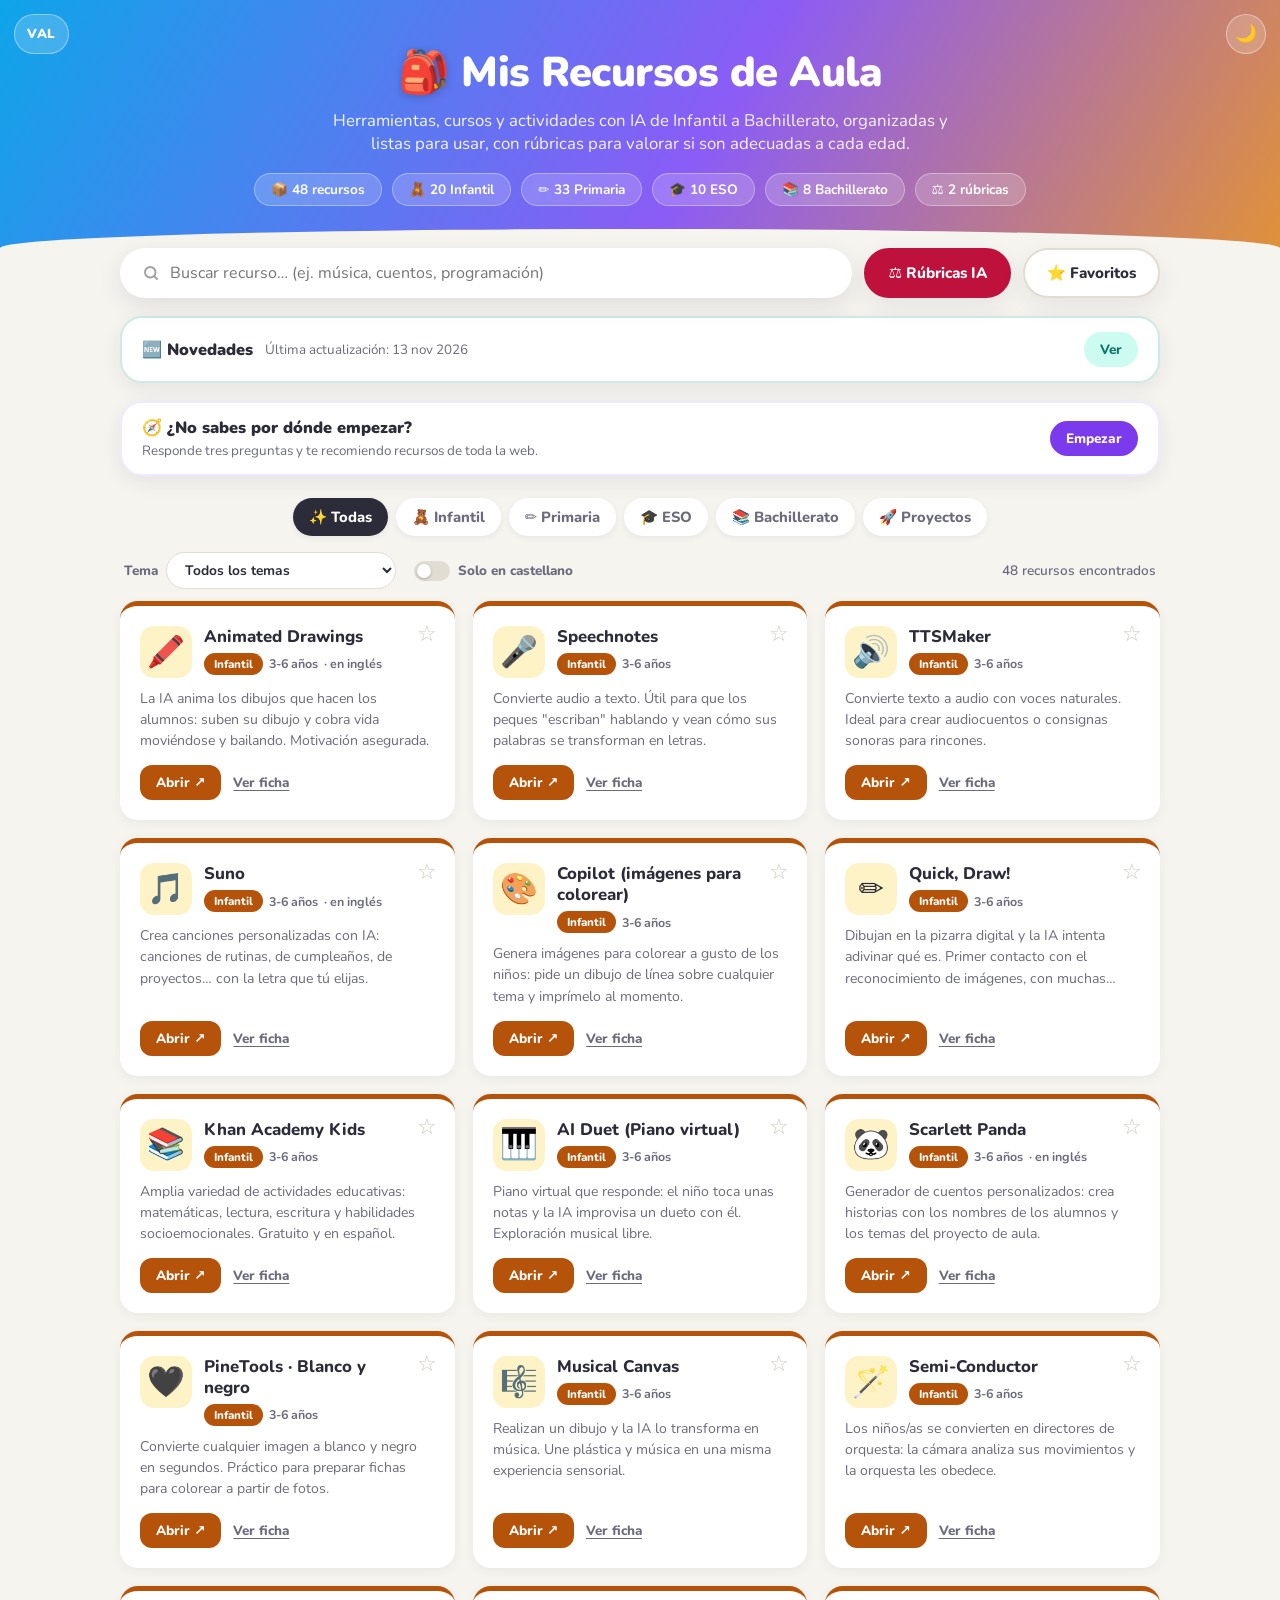
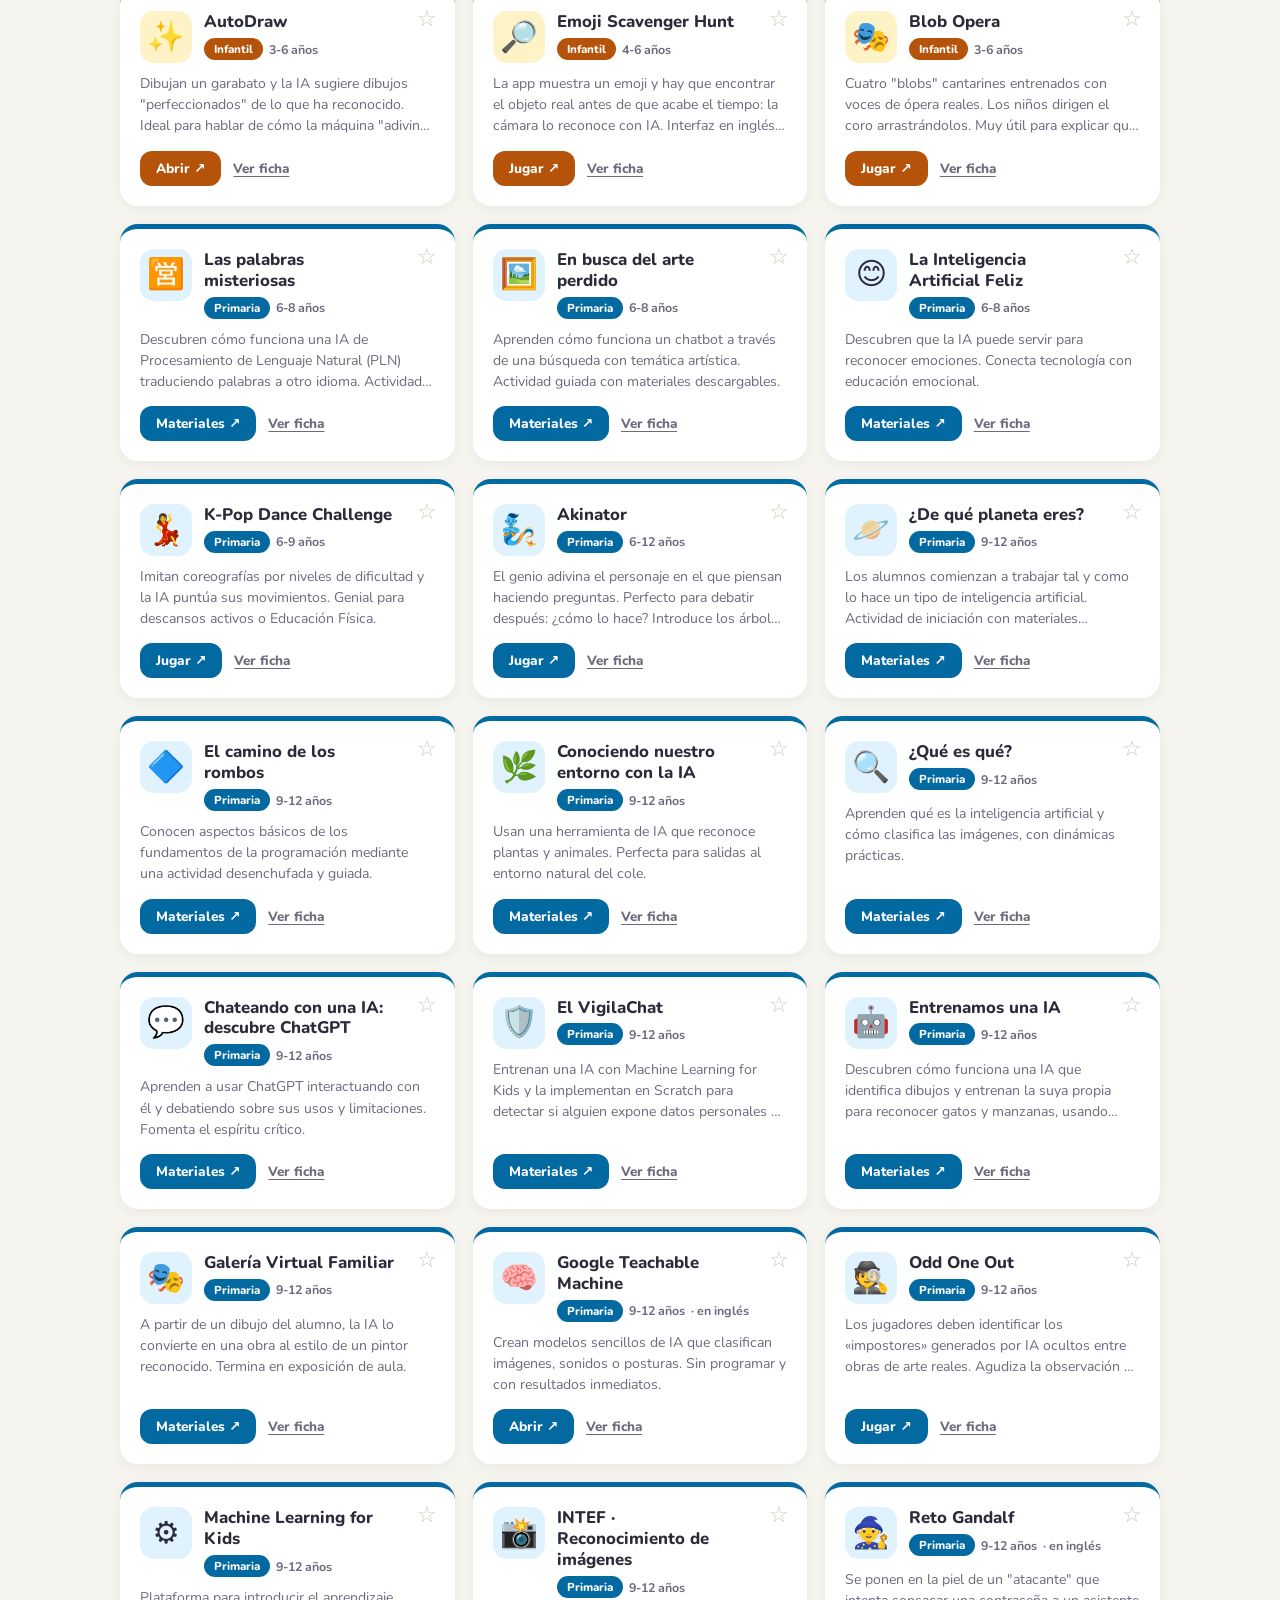
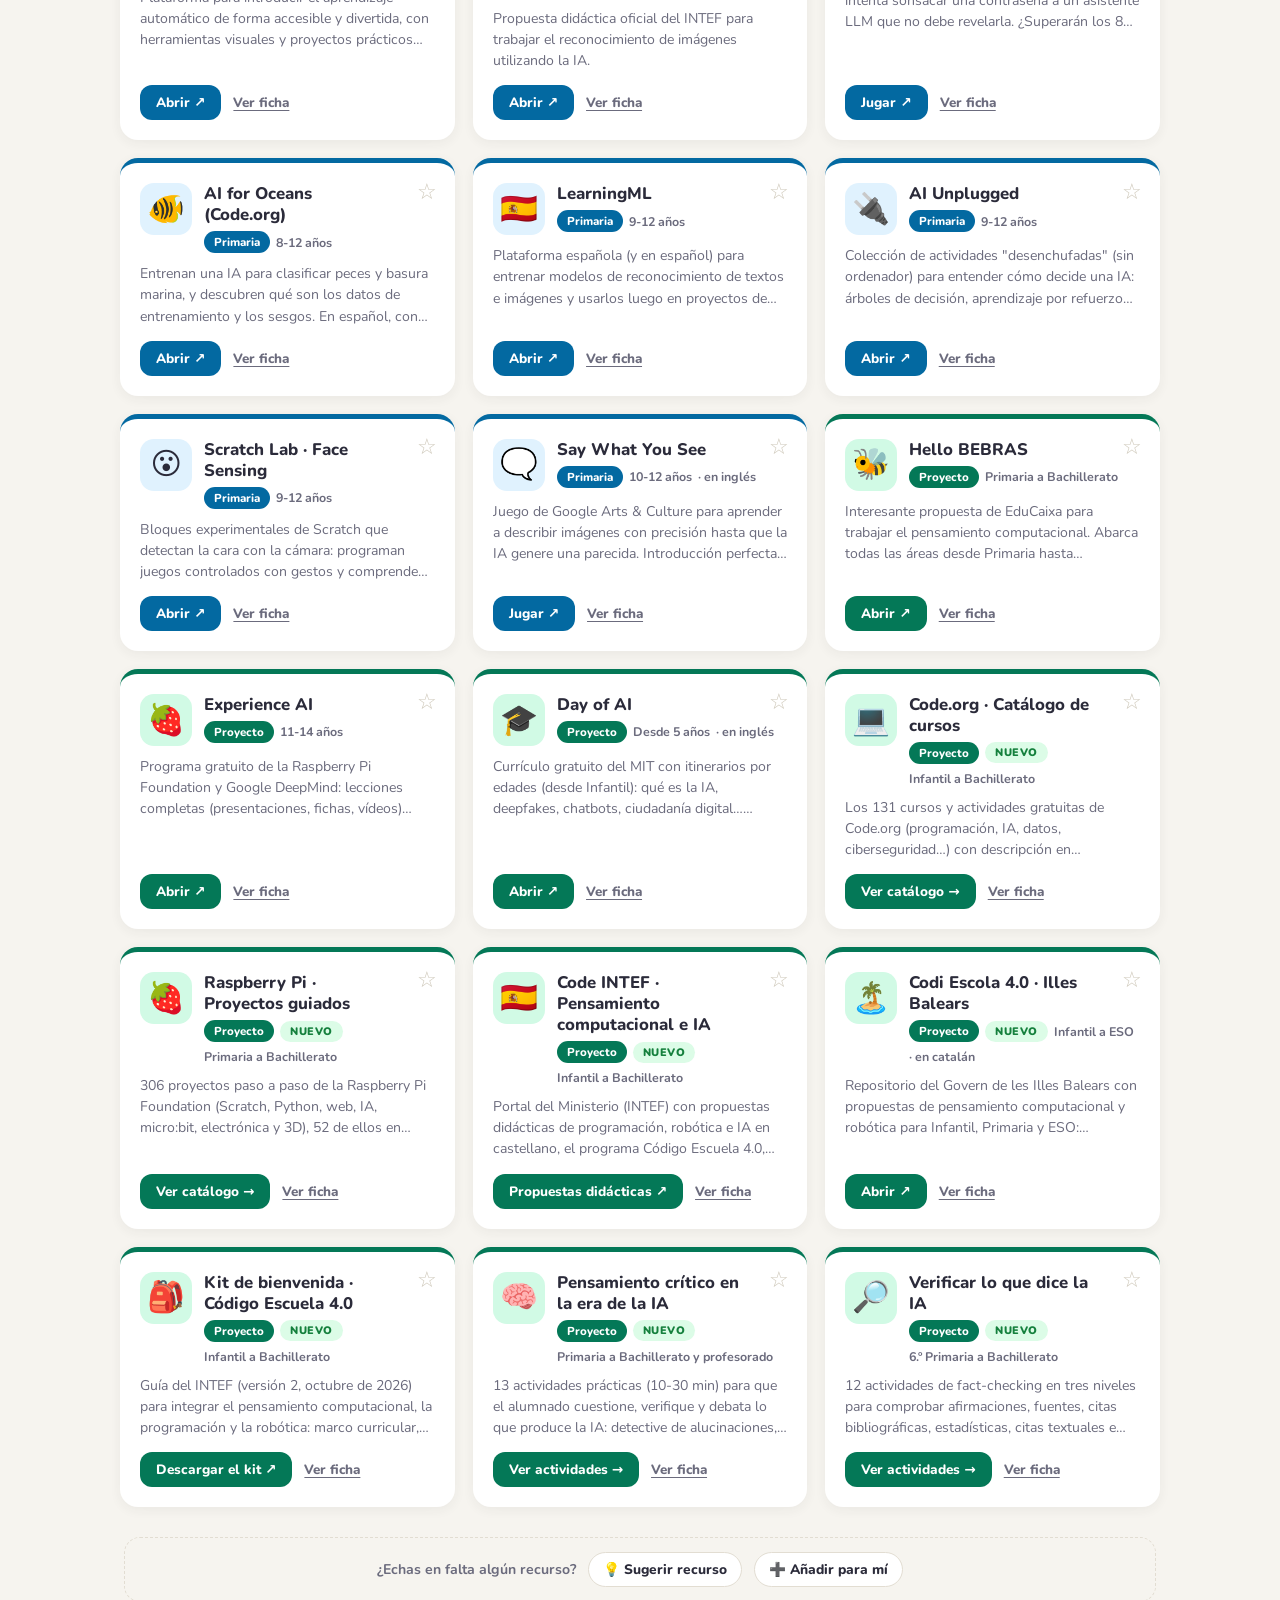
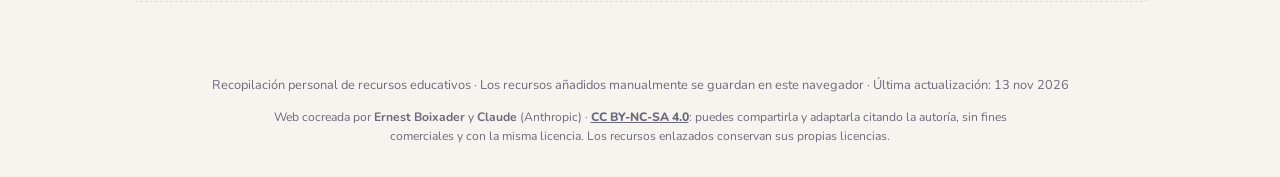
==== commit 7e181ebc: "Nueva tarjeta: Kit de bienvenida de Código Escuela 4.0 (INTEF, versión 2) Guía estatal del programa " ====
--- a/index.html
+++ b/index.html
@@ -906,6 +906,9 @@
   {etapa:'proyecto', icon:'🏝️', nombre:'Codi Escola 4.0 · Illes Balears', alta:'2026-11-10', idea:"Elige una propuesta desenchufada (sin pantallas ni robots) para trabajar las instrucciones paso a paso y cierra con una pregunta: ¿y cómo aprende una máquina a la que nadie le da las instrucciones? Es un buen puente hacia Quick, Draw! o Teachable Machine.", idioma:'ca', cat:'Pensamiento computacional', edad:'Infantil a ESO',
    desc:'Repositorio del Govern de les Illes Balears con propuestas de pensamiento computacional y robótica para Infantil, Primaria y ESO: programación desenchufada, robótica educativa, electrónica e impresión 3D. Está en catalán y cada propuesta se descarga completa. No trata la IA: es el paso previo.',
    links:[{txt:'Abrir', url:'https://escola40.caib.es/'}]},
+  {etapa:'proyecto', icon:'🎒', nombre:'Kit de bienvenida · Código Escuela 4.0', alta:'2026-11-13', idea:"Ve directamente a las situaciones de aprendizaje de tu etapa: cada una trae ficha resumen y enlace a la SA completa. Para trabajar la IA, mira «Geometr-IA» y «Aprendiendo con robots» (3.er ciclo de Primaria) o «Cómo entrenar a tu IA» (ESO); en Infantil, las rutinas y los cuentos como algoritmos desenchufados.", idioma:'es', cat:'Pensamiento computacional', edad:'Infantil a Bachillerato',
+   desc:'Guía del INTEF (versión 2, octubre de 2026) para integrar el pensamiento computacional, la programación y la robótica: marco curricular, orientaciones por etapa, formaciones para el profesorado (una sección dedicada a la IA), 24 situaciones de aprendizaje de Infantil a Bachillerato y recursos desenchufados. Licencia CC BY-SA.',
+   links:[{txt:'Descargar el kit', url:'https://www.libreria.educacion.gob.es/libro/kit-de-bienvenida-codigo-escuela-4-0_187190/'},{txt:'Portal', url:'https://code.intef.es/codigo-escuela-4-0/', alt:true}]},
   {etapa:'proyecto', icon:'🧠', nombre:'Pensamiento crítico en la era de la IA', alta:'2026-10-11', idea:"Elige una actividad de 10-15 minutos como rutina semanal y termina siempre con la nota reflexiva del alumnado.", idioma:'es', cat:'Alfabetización en IA', edad:'Primaria a Bachillerato y profesorado',
    desc:'13 actividades prácticas (10-30 min) para que el alumnado cuestione, verifique y debata lo que produce la IA: detective de alucinaciones, preguntas socráticas, debate a favor y en contra, comparación a ciegas… Traducidas y adaptadas de Med Kharbach (CC BY-NC-SA).',
    links:[{txt:'Ver actividades', url:'pensamiento-critico.html'}]},
